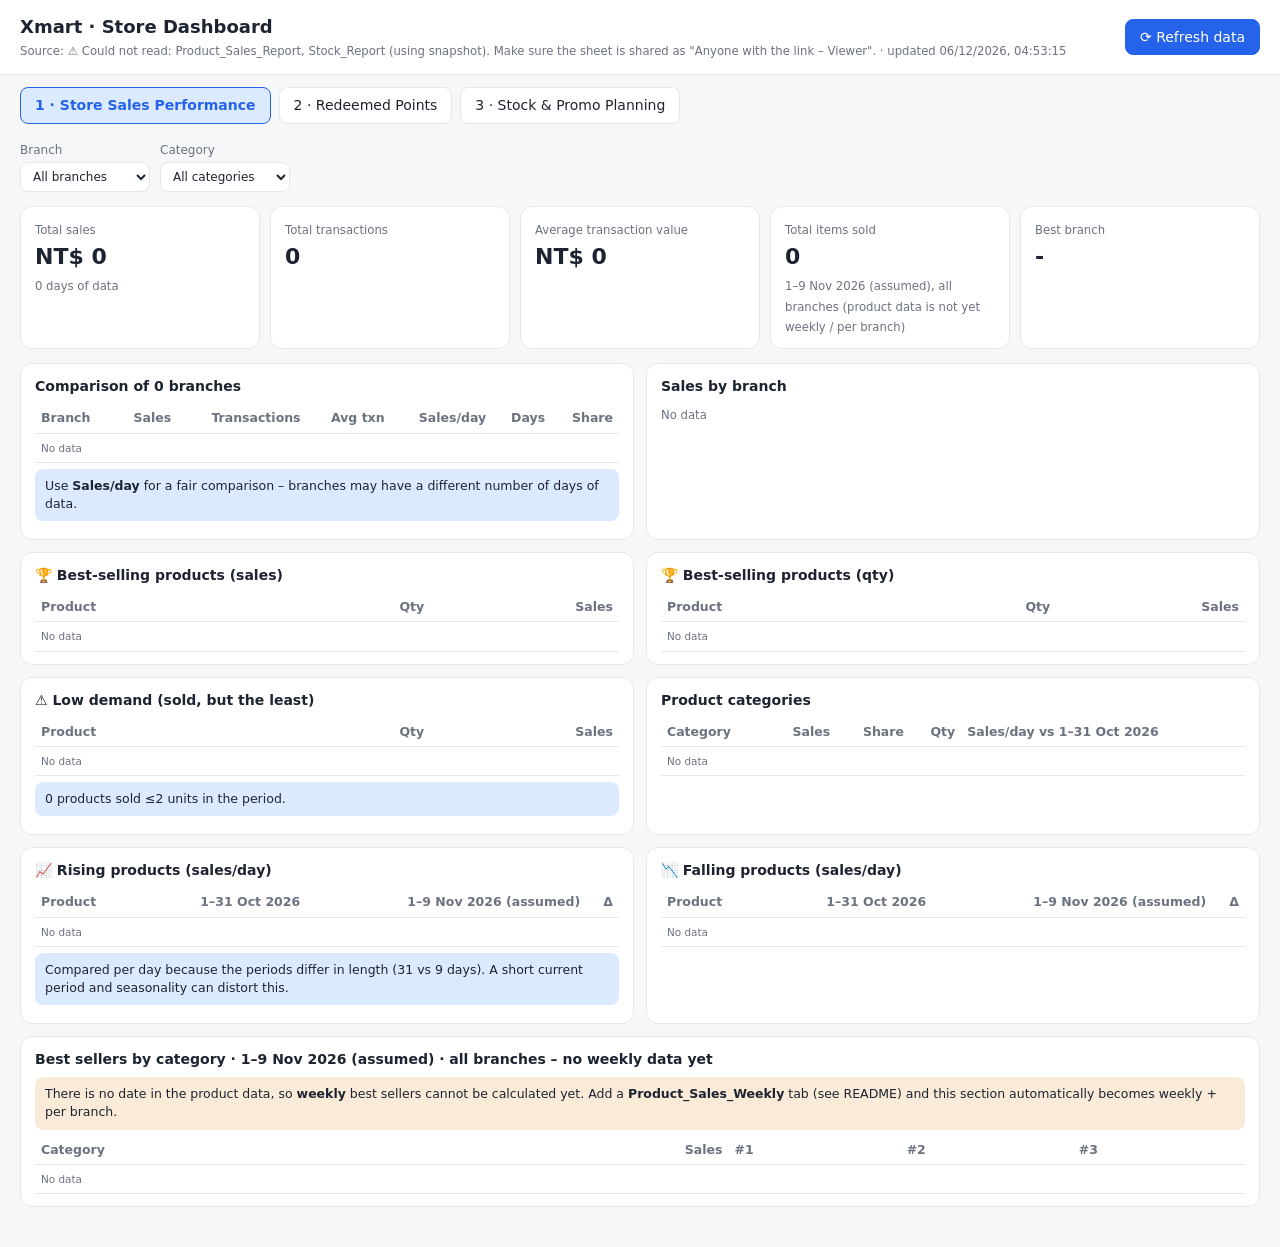
==== index.html @ dd692ba8 "Add files via upload" ====
<!doctype html>
<html lang="en"><head><meta charset="utf-8"><meta name="viewport" content="width=device-width,initial-scale=1">
<title>Xmart Dashboard</title>
<style>
:root{--bg:#f6f7f9;--card:#fff;--tx:#1d2330;--mut:#6b7280;--bd:#e5e7eb;--ac:#2563eb;--ac2:#dbeafe;--bad:#dc2626;--good:#16a34a;--warn:#d97706}
@media(prefers-color-scheme:dark){:root{--bg:#10141c;--card:#1a2030;--tx:#e8ecf4;--mut:#9aa4b5;--bd:#2a3347;--ac:#60a5fa;--ac2:#1e3a5f;--bad:#f87171;--good:#4ade80;--warn:#fbbf24}}
*{box-sizing:border-box}body{margin:0;background:var(--bg);color:var(--tx);font:14px/1.45 system-ui,"Noto Sans TC",sans-serif}
header{display:flex;flex-wrap:wrap;gap:12px;align-items:center;justify-content:space-between;padding:14px 20px;background:var(--card);border-bottom:1px solid var(--bd);position:sticky;top:0;z-index:5}
h1{font-size:18px;margin:0}small,.mut{color:var(--mut)}
button{font:inherit;cursor:pointer;border:1px solid var(--bd);background:var(--card);color:var(--tx);padding:7px 14px;border-radius:8px}
button.pri{background:var(--ac);border-color:var(--ac);color:#fff}button.on{background:var(--ac2);border-color:var(--ac);color:var(--ac);font-weight:600}
nav{display:flex;gap:8px;padding:12px 20px;flex-wrap:wrap}main{padding:0 20px 40px;max-width:1280px;margin:auto}
.filters{display:flex;flex-wrap:wrap;gap:10px;margin:6px 0 14px}.filters label{display:flex;flex-direction:column;font-size:12px;color:var(--mut);gap:3px}
select,input{font:inherit;padding:6px 8px;border:1px solid var(--bd);border-radius:8px;background:var(--card);color:var(--tx);min-width:130px}
.kpis{display:grid;grid-template-columns:repeat(auto-fit,minmax(170px,1fr));gap:10px;margin-bottom:14px}
.kpi,.card{background:var(--card);border:1px solid var(--bd);border-radius:12px;padding:12px 14px}.kpi b{display:block;font-size:22px;margin:2px 0}
.grid{display:grid;grid-template-columns:repeat(auto-fit,minmax(380px,1fr));gap:12px;margin-bottom:12px}.card h3{margin:0 0 8px;font-size:14px}
.note{background:var(--ac2);border-radius:8px;padding:8px 10px;font-size:12.5px;margin:6px 0}.warn{background:rgba(217,119,6,.15)}
table{width:100%;border-collapse:collapse;font-size:12.5px}th,td{padding:5px 6px;border-bottom:1px solid var(--bd);text-align:left;vertical-align:top}th{color:var(--mut);font-weight:600;position:sticky;top:0;background:var(--card)}
td.n,th.n{text-align:right;white-space:nowrap}.sc{max-height:380px;overflow:auto}
.br{display:grid;grid-template-columns:minmax(90px,200px) 1fr auto;gap:8px;align-items:center;margin:4px 0;font-size:12.5px}.bt{background:var(--bd);height:10px;border-radius:5px}.bt i{display:block;height:100%;background:var(--ac);border-radius:5px}
.cols{display:flex;gap:6px;align-items:flex-end;height:170px;overflow-x:auto;padding-top:18px}.cols>div{flex:1;min-width:34px;display:flex;flex-direction:column;justify-content:flex-end;align-items:center;height:100%;position:relative}.cols i{width:100%;background:var(--ac);border-radius:4px 4px 0 0;display:block}.cols b{font-size:10px;position:absolute;top:-2px}.cols small{font-size:10px;margin-top:3px}
.up{color:var(--good)}.dn{color:var(--bad)}.tag{padding:1px 7px;border-radius:9px;font-size:11px;background:var(--ac2)}.Low{color:var(--warn)}.Out{color:var(--bad)}.Healthy{color:var(--good)}
</style></head><body>
<header><div><h1>Xmart · Store Dashboard</h1><small id="status">Loading…</small></div>
<div><button class="pri" id="refresh">⟳ Refresh data</button></div></header>
<nav id="nav"><button data-tab="sales">1 · Store Sales Performance</button><button data-tab="redeem">2 · Redeemed Points</button><button data-tab="stock">3 · Stock &amp; Promo Planning</button></nav>
<main id="app"></main>
<script>
/* ===== KONFIGURASI ===== */
const CONFIG={
  SHEET_ID:'1TdhmH-5Se1YWNbjzHorNL1C4gyCwPi1j4nb3MZ6e0aE',                 // ← paste your Google Sheet ID (the part between /d/ and /edit in its URL). Empty = use data/snapshot.json
  TABS:{sales:['Sales_Data'],pts:['Points_Redemptions','Points_History'],prod:['Product_Sales_Report','Product_Master'],stock:['Stock_Report','Stock_Data'],sp:['Product_Sales_Stats'],cat:['Category_Map'],prev:['Product_Master_Prev'],wk:['Product_Sales_Weekly']},
  CUR_DAYS:9,  CUR_LABEL:'1–9 Nov 2026 (assumed)',     // period covered by Product_Master
  PREV_DAYS:31, PREV_LABEL:'1–31 Oct 2026',    // period covered by Product_Master_Prev (comparison for rising/falling products)
  STORE_ALIAS:{'新竹明湖館':'Minghu','XMART MINGHU STORE':'Minghu','XM-HC-002':'Minghu','新竹德威館':'Dewei','XMART DEWEI STORE':'Dewei','XM-HC-003':'Dewei','高雄湖內長春館':'Hunei','XMART HUNEI STORE':'Hunei','XM-KH-002':'Hunei','高雄楠梓大學館':'Daxue','XMART DAXUE STORE':'Daxue','XM-KH-001':'Daxue','台南科工一館':'Tainan','X MART TAINAN BRANCH':'Tainan','XM-TN-001':'Tainan'},
  HEALTHY_X:2,        // healthy stock = available ≥ safety stock × this number
  SLOW_COVER_DAYS:45  // stock > N days of sales = promo candidate
};
/* ======================== */
const $=s=>document.querySelector(s),esc=s=>String(s??'').replace(/[&<>"]/g,c=>({'&':'&amp;','<':'&lt;','>':'&gt;','"':'&quot;'}[c]));
const sn=n=>CONFIG.STORE_ALIAS[String(n??'').trim()]||String(n??'').trim();
const N=v=>{const x=parseFloat(String(v??'').replace(/,/g,''));return isNaN(x)?0:x},f0=n=>Math.round(n).toLocaleString('en-US'),money=n=>'NT$ '+f0(n),pc=n=>(n*100).toFixed(1)+'%';
const sum=(a,f)=>a.reduce((s,x)=>s+f(x),0),uniq=a=>[...new Set(a)];
const iso=d=>d.getFullYear()+'-'+String(d.getMonth()+1).padStart(2,'0')+'-'+String(d.getDate()).padStart(2,'0');
const nd=s=>{s=String(s).trim();if(/^\d{4}-\d\d-\d\d/.test(s))return s.slice(0,10);const d=new Date(s);return isNaN(d)?'':iso(d)};
const wkOf=s=>{const x=new Date(s+'T00:00:00');x.setDate(x.getDate()-(x.getDay()+6)%7);return iso(x)};
function parseCSV(t){const r=[];let row=[],v='',q=false;for(let i=0;i<t.length;i++){const c=t[i];if(q){if(c=='"'){if(t[i+1]=='"'){v+='"';i++}else q=false}else v+=c}else if(c=='"')q=true;else if(c==','){row.push(v);v=''}else if(c=='\n'){row.push(v);r.push(row);row=[];v=''}else if(c!='\r')v+=c}if(v!==''||row.length){row.push(v);r.push(row)}return r}
const objs=t=>(t[0]?t.slice(1).map(r=>Object.fromEntries(t[0].map((h,i)=>[h,r[i]]))):[]);
/* ---------- load ---------- */
const OK={sp:t=>t[0]?.includes('Amount sold'),sales:t=>t[0]?.includes('營業總額'),pts:t=>t[0]?.includes('Transaction Type'),prod:t=>t[0]?.[0]=='商品編號'&&t[0].length>=11,stock:t=>t[0]?.includes('可用庫存'),cat:t=>t[0]?.includes('大分類'),prev:t=>t[0]?.[0]=='商品編號'&&t[0].length>=11,wk:t=>t[0]?.includes('銷售淨額')};
const CORE=['prod','stock'];let D={},S={tab:'sales'};
async function live(name){const r=await fetch(`https://docs.google.com/spreadsheets/d/${CONFIG.SHEET_ID}/gviz/tq?tqx=out:csv&sheet=${encodeURIComponent(name)}&_=${Date.now()}`);if(!r.ok)throw Error(r.status);return parseCSV(await r.text())}
async function load(){
  $('#status').textContent='Loading data…';
  let snap={};try{snap=await (await fetch('data/snapshot.json?'+Date.now())).json()}catch(e){}
  const T={};for(const k in CONFIG.TABS){const n=CONFIG.TABS[k].find(n=>snap[n]);T[k]=n?snap[n]:[]}let src='Snapshot (data/snapshot.json)',fail=[];
  if(CONFIG.SHEET_ID){await Promise.all(Object.keys(CONFIG.TABS).map(async k=>{let got=false;for(const n of CONFIG.TABS[k]){try{const t=await live(n);if(OK[k](t)){T[k]=t;got=true;break}}catch(e){}}if(!got&&CORE.includes(k))fail.push(CONFIG.TABS[k][0])}));
    src=fail.length?'⚠ Could not read: '+fail.join(', ')+' (using snapshot). Make sure the sheet is shared as "Anyone with the link – Viewer".':'Google Sheets (live)'}
  build(T);$('#status').textContent='Source: '+src+' · updated '+new Date().toLocaleString('en-GB');render()}
function prodMap(t){const m=new Map();(t||[]).slice(1).forEach(r=>{const id=String(r[0]).trim();if(/^X/.test(id))m.set(id,{id,name:r[1],q:N(r[9]),a:N(r[10])})});return m}
function build(T){
  let last='';D.sales=(T.sales||[]).slice(1).filter(r=>N(r[6])||N(r[5])).map(r=>{if(r[0])last=nd(r[0]);return{d:last,w:wkOf(last),store:sn(r[4]),tx:N(r[5]),amt:N(r[6])}});
  D.sp=(T.sp||[]).slice(1).filter(r=>r[2]).map(r=>({store:sn(r[1]||r[0]),id:String(r[2]).trim(),name:r[3],mem:N(r[4]),q:N(r[7]),a:N(r[8]),tx:N(r[9])}));D.spIdx=new Map();D.sp.forEach(x=>D.spIdx.set(x.id+'|'+x.store,x));
  const bs={};(D.sp.length?D.sp.map(x=>({store:x.store,amt:x.a})):D.sales).forEach(s=>bs[s.store]=(bs[s.store]||0)+s.amt);D.stores=Object.keys(bs).sort((a,b)=>bs[b]-bs[a]);
  D.prod=prodMap(T.prod);D.prev=prodMap(T.prev);
  const ch=T.cat[0]||[],ib=ch.indexOf('大分類'),im=ch.indexOf('中分類');D.cat=new Map(T.cat.slice(1).map(r=>[String(r[0]).trim(),{big:r[ib]||'(Uncategorized)',mid:r[im]}]));
  const h=T.stock[0]||[],ix=n=>h.indexOf(n),ic=ix('大分類名稱');
  D.stock=T.stock.slice(1).filter(r=>r[ix('門市')]).map(r=>{const id=String(r[ix('商品編號')]).trim(),avail=N(r[ix('可用庫存')]),safety=N(r[ix('安全庫存')]);const big=(ic>=0&&r[ic])||D.cat.get(id)?.big||'(Uncategorized)';if(ic>=0&&r[ic])D.cat.set(id,{big});return{store:sn(r[ix('門市')]),id,name:r[ix('商品名稱')],avail,a:Math.max(avail,0),safety,price:N(r[ix('售價')]),big}});
  D.wk=objs(T.wk).map(o=>{const g=(...k)=>{for(const x of k)if(o[x]!==undefined&&o[x]!=='')return o[x];return''};const d=nd(g('Week_Start','Week','Date','日期'));return{w:d?wkOf(d):'',store:g('Store','門市','門市名稱'),id:String(g('商品編號','Product_ID')).trim(),name:g('商品名稱','Product_Name'),q:N(g('銷售淨數量','Qty')),a:N(g('銷售淨額','Amount'))}}).filter(x=>x.w);
  const raw=objs(T.pts).map(o=>{const m=String(o['Message']||'');let type,status;
    if(/reversed/i.test(m)){type='Reversal';status='reversed'}else if(/^User claiming voucher/.test(m)){type='Voucher';status='completed'}else if(/order points held/.test(m)){type='LELE Marketplace';status='held'}else if(/LELE marketplace/i.test(m)){type='LELE Marketplace';status='completed'}else{type='Lainnya';status='completed'}
    let meta={};try{meta=JSON.parse(o['Metadata']||'{}')}catch(e){}
    const prod=type=='Voucher'?(meta.voucher_name||m.replace(/^User claiming voucher - /,'')):(meta.product_names||[]).join(', ')||'—',d=String(o['Transaction Date']||'');
    return{pts:Math.abs(N(o['Points'])),d:d.slice(0,10),month:d.slice(0,7),src:o['Source']||'(no source)',store:sn(o['Store Name']),type,status,prod,order:meta.order_id}});
  const done=new Set(raw.filter(r=>r.status=='completed'&&r.order).map(r=>r.order));D.pts=raw.filter(r=>!(r.status=='held'&&done.has(r.order)));D.ptsDupHold=raw.length-D.pts.length}
/* ---------- ui helpers ---------- */
const kpi=(l,v,s='')=>`<div class="kpi"><small>${l}</small><b>${v}</b><small>${s}</small></div>`;
const card=(t,b,x='')=>`<div class="card" ${x}><h3>${t}</h3>${b}</div>`;
const bars=(rows,fmt=f0)=>{const mx=Math.max(...rows.map(r=>r[1]),1);return rows.length?rows.map(r=>`<div class="br"><span title="${esc(r[0])}">${esc(String(r[0]).slice(0,34))}</span><div class="bt"><i style="width:${Math.max(r[1]/mx*100,1)}%"></i></div><span>${fmt(r[1])}</span></div>`).join(''):'<small>No data</small>'};
const cols=(rows,fmt=f0)=>{const mx=Math.max(...rows.map(r=>r[1]),1);return`<div class="cols">${rows.map(r=>`<div><b>${fmt(r[1])}</b><i style="height:${Math.max(r[1]/mx*85,1)}%"></i><small>${esc(r[0])}</small></div>`).join('')}</div>`};
const tbl=(h,rows,nc=[])=>`<div class="sc"><table><tr>${h.map((x,i)=>`<th class="${nc.includes(i)?'n':''}">${x}</th>`).join('')}</tr>${rows.map(r=>`<tr>${r.map((x,i)=>`<td class="${nc.includes(i)?'n':''}">${x}</td>`).join('')}</tr>`).join('')||`<tr><td colspan="${h.length}"><small>No data</small></td></tr>`}</table></div>`;
const sel=(k,l,opts,v)=>`<label>${l}<select data-k="${k}">${opts.map(o=>`<option value="${esc(o[0])}"${o[0]==v?' selected':''}>${esc(o[1])}</option>`).join('')}</select></label>`;
const chg=x=>x==null?'<span class="tag">new</span>':`<span class="${x>=0?'up':'dn'}">${x>=0?'▲':'▼'} ${Math.abs(x*100).toFixed(0)}%</span>`;
const group=(a,kf,init,add)=>{const m=new Map();a.forEach(x=>{const k=kf(x);if(!m.has(k))m.set(k,init());add(m.get(k),x)});return m};
const bigOf=id=>D.cat.get(id)?.big||'(Uncategorized)';
/* ---------- 1. SALES ---------- */
function rSales(){
  const useSP=D.sp.length>0,wks=useSP?[]:uniq(D.sales.map(s=>s.w)).sort(),inCat=id=>!S.cat||bigOf(id)==S.cat,n=D.stores.length,div=S.store?n:1;
  const cats=uniq([...D.prod.keys(),...D.sp.map(x=>x.id)].map(bigOf)).sort(),sw=D.sales.filter(s=>!S.week||s.w==S.week),spS=D.sp.filter(x=>!S.store||x.store==S.store);
  let st,tot,tx=0,items,itSub='';
  if(useSP){st=[...group(D.sp,x=>x.store,()=>({amt:0,q:0,sku:new Set()}),(g,x)=>{g.amt+=x.a;g.q+=x.q;if(x.q>0)g.sku.add(x.id)})].sort((a,b)=>b[1].amt-a[1].amt);tot=sum(spS,x=>x.a);items=sum(spS,x=>x.q);itSub=CONFIG.CUR_LABEL}
  else{const ss=sw.filter(s=>!S.store||s.store==S.store);tot=sum(ss,s=>s.amt);tx=sum(ss,s=>s.tx);st=[...group(sw,s=>s.store,()=>({amt:0,tx:0,days:new Set()}),(g,s)=>{g.amt+=s.amt;g.tx+=s.tx;g.days.add(s.d)})].sort((a,b)=>b[1].amt-a[1].amt);
    if(D.wk.length){items=sum(D.wk.filter(x=>(!S.week||x.w==S.week)&&(!S.store||x.store==S.store)),x=>x.q);itSub='from Product_Sales_Weekly'}else{items=sum([...D.prod.values()],p=>p.q);itSub=`${CONFIG.CUR_LABEL}, all branches (product data is not yet weekly / per branch)`}}
  const all=sum(st,x=>x[1].amt),base=useSP?[...group(spS,x=>x.id,()=>({q:0,a:0,name:''}),(g,x)=>{g.q+=x.q;g.a+=x.a;g.name=x.name})].map(([id,g])=>({id,...g})):[...D.prod.values()];
  const P=base.filter(p=>inCat(p.id)),bm=new Map(base.map(p=>[p.id,p])),pr=p=>`${esc(p.name)}<br><small>${p.id}</small>`;
  const ids=uniq([...bm.keys(),...D.prev.keys()]).filter(inCat).map(id=>{const c=bm.get(id),p=D.prev.get(id),cr=(c?.a||0)/CONFIG.CUR_DAYS,pr=(p?.a||0)/CONFIG.PREV_DAYS/div;return{name:(c||p).name,cr,pr,d:cr-pr,pc:pr>0?cr/pr-1:null}});
  const row=x=>[esc(x.name),f0(x.pr),f0(x.cr),chg(x.pc)];
  const cg=[...group(base,p=>bigOf(p.id),()=>({a:0,q:0,pa:0}),(g,p)=>{g.a+=p.a;g.q+=p.q})];D.prev.forEach(p=>{const g=cg.find(x=>x[0]==bigOf(p.id));if(g)g[1].pa+=p.a/div});cg.sort((a,b)=>b[1].a-a[1].a);const ca=sum(cg,x=>x[1].a);
  let bsSrc,bsLabel;if(D.wk.length){const wl=uniq(D.wk.map(x=>x.w)).sort(),w=S.week||wl[wl.length-1];bsSrc=[...group(D.wk.filter(x=>x.w==w&&(!S.store||x.store==S.store)),x=>x.id,()=>({q:0,a:0,name:''}),(g,x)=>{g.q+=x.q;g.a+=x.a;g.name=x.name;})].map(([id,g])=>({id,...g}));bsLabel=`Week ${w}${S.store?' · '+S.store:' · all branches'}`}else{bsSrc=base;bsLabel=`${CONFIG.CUR_LABEL}${S.store?' · '+S.store:' · all branches'} – no weekly data yet`}
  const bc=[...group(bsSrc,p=>bigOf(p.id),()=>[],(g,p)=>g.push(p))].map(([c,l])=>[c,l.sort((a,b)=>b.a-a.a).slice(0,3),sum(l,x=>x.a)]).sort((a,b)=>b[2]-a[2]).filter(x=>!S.cat||x[0]==S.cat);
  const wkTop=D.wk.length?bsSrc.filter(p=>inCat(p.id)).sort((a,b)=>b.q-a.q).slice(0,10):[];
  const byBranch=useSP?D.stores.map(b=>[b,[...group(D.sp.filter(x=>x.store==b&&inCat(x.id)),x=>x.id,()=>({a:0,q:0,name:''}),(g,x)=>{g.a+=x.a;g.q+=x.q;g.name=x.name})].sort((a,c)=>c[1].q-a[1].q).slice(0,5)]):[];
  const mem=useSP?sum(spS,x=>x.mem)/(sum(spS,x=>x.q)||1):0;
  return `<div class="filters">${wks.length?sel('week','Week (Monday)',[['','All weeks'],...wks.map(w=>[w,w])],S.week):''}${sel('store','Branch',[['','All branches'],...D.stores.map(s=>[s,s])],S.store)}${sel('cat','Category',[['','All categories'],...cats.map(c=>[c,c])],S.cat)}</div>
  <div class="kpis">${kpi('Total sales',money(tot),useSP?CONFIG.CUR_LABEL:`${uniq(sw.map(s=>s.d)).length} days of data`)}${useSP?kpi('Total items sold',f0(items),'SKUs sold: '+f0(uniq(spS.filter(x=>x.q>0).map(x=>x.id)).length))+kpi('Average price per item',money(items?tot/items:0))+kpi('Member purchases',pc(mem),'of items sold (cash member)'):kpi('Total transactions',f0(tx))+kpi('Average transaction value',money(tx?tot/tx:0))+kpi('Total items sold',f0(items),itSub)}${kpi('Best branch',esc(st[0]?.[0]||'-'),st[0]?money(st[0][1].amt):'')}</div>
  ${useSP?`<div class="note">Branch × product data has no dates and no daily transaction counts, so <b>transactions, average transaction value and weekly sales trend</b> need a daily <b>Sales_Data</b> tab (date × branch). Period assumed: <b>${CONFIG.CUR_LABEL}</b> – set <code>CUR_DAYS</code> in CONFIG to the real number of days.</div>`:''}
  <div class="grid">${card('Comparison of '+n+' branches',useSP?tbl(['Branch','Sales','Items sold','SKUs sold','Avg price/item','Sales/day','Share'],st.map(([b,g])=>[esc(b),f0(g.amt),f0(g.q),f0(g.sku.size),f0(g.q?g.amt/g.q:0),f0(g.amt/CONFIG.CUR_DAYS),pc(g.amt/(all||1))]),[1,2,3,4,5,6]):tbl(['Branch','Sales','Transactions','Avg txn','Sales/day','Days','Share'],st.map(([b,g])=>[esc(b),f0(g.amt),f0(g.tx),f0(g.tx?g.amt/g.tx:0),f0(g.amt/g.days.size),g.days.size,pc(g.amt/(all||1))]),[1,2,3,4,5,6])+`<div class="note">Use <b>Sales/day</b> for a fair comparison – branches may have a different number of days of data.</div>`)}
  ${card('Sales by branch',bars(st.map(([b,g])=>[b,g.amt]),money))}</div>
  ${wks.length?`<div class="grid">${card('Weekly trend by branch',tbl(['Week','Days',...D.stores.map(esc),'Total'],wks.map(w=>{const r=D.sales.filter(s=>s.w==w);return[w,uniq(r.map(s=>s.d)).length,...D.stores.map(b=>f0(sum(r.filter(s=>s.store==b),s=>s.amt))),f0(sum(r,s=>s.amt))]}),D.stores.map((_,i)=>i+1).concat([D.stores.length+1,D.stores.length+2])))}${card('Total sales per week',cols(wks.map(w=>[w.slice(5),sum(D.sales.filter(s=>s.w==w),s=>s.amt)])))}</div>`:''}
  <div class="grid">${card('🏆 Best-selling products (sales)'+(S.store?' · '+esc(S.store):''),tbl(['Product','Qty','Sales'],[...P].sort((a,b)=>b.a-a.a).slice(0,15).map(p=>[pr(p),f0(p.q),f0(p.a)]),[1,2]))}${card('🏆 Best-selling products (qty)'+(S.store?' · '+esc(S.store):''),tbl(['Product','Qty','Sales'],[...P].sort((a,b)=>b.q-a.q).slice(0,15).map(p=>[pr(p),f0(p.q),f0(p.a)]),[1,2]))}</div>
  ${useSP?card('Top 5 products per branch (by qty)',tbl(['Branch','Top 5'],byBranch.map(([b,l])=>[esc(b),l.map(([id,g],i)=>`${i+1}. ${esc(g.name)} <small>(${f0(g.q)})</small>`).join('<br>')])) ):''}
  <div class="grid">${card('⚠ Low demand (sold, but the least)',tbl(['Product','Qty','Sales'],P.filter(p=>p.q>0&&p.a>0).sort((a,b)=>a.q-b.q||a.a-b.a).slice(0,15).map(p=>[pr(p),f0(p.q),f0(p.a)]),[1,2])+`<div class="note">${f0(P.filter(p=>p.q>0&&p.q<=2).length)} products sold ≤2 units in the period.</div>`)}${card('Product categories',tbl(['Category','Sales','Share','Qty','Sales/day vs '+CONFIG.PREV_LABEL],cg.map(([c,g])=>[esc(c),f0(g.a),pc(g.a/(ca||1)),f0(g.q),chg(g.pa>0?(g.a/CONFIG.CUR_DAYS)/(g.pa/CONFIG.PREV_DAYS)-1:null)]),[1,2,3]))}</div>
  <div class="grid">${card('📈 Rising products (sales/day)',tbl(['Product',CONFIG.PREV_LABEL,CONFIG.CUR_LABEL,'Δ'],ids.filter(x=>x.d>0).sort((a,b)=>b.d-a.d).slice(0,12).map(row),[1,2,3])+`<div class="note">Compared per day because the periods differ in length (${CONFIG.PREV_DAYS} vs ${CONFIG.CUR_DAYS} days).${S.store?' Previous period is chain-wide ÷ '+n+' branches (estimate).':''} A short current period and seasonality can distort this.</div>`)}${card('📉 Falling products (sales/day)',tbl(['Product',CONFIG.PREV_LABEL,CONFIG.CUR_LABEL,'Δ'],ids.filter(x=>x.d<0).sort((a,b)=>a.d-b.d).slice(0,12).map(row),[1,2,3]))}</div>
  ${card('Best sellers by category · '+esc(bsLabel),(D.wk.length?'':`<div class="note warn">There is no date in the product data, so <b>weekly</b> best sellers cannot be calculated yet. Add a <b>Product_Sales_Weekly</b> tab (see README) and this section automatically becomes weekly + per branch.</div>`)+(wkTop.length?`<h3>Top 10 this week (qty)</h3>`+tbl(['Product','Qty','Sales'],wkTop.map(p=>[pr(p),f0(p.q),f0(p.a)]),[1,2]):'')+tbl(['Category','Sales','#1','#2','#3'],bc.map(([c,l,t])=>[esc(c),f0(t),...[0,1,2].map(i=>l[i]?`${esc(l[i].name)} <small>(${f0(l[i].q)})</small>`:'')]),[1]))}`}
/* ---------- 2. REDEEM ---------- */
function rRedeem(){
  const R=D.pts,months=uniq(R.map(r=>r.month)).sort(),stores=uniq(R.map(r=>r.store).filter(Boolean)).sort(),srcs=uniq(R.map(r=>r.src)).sort(),types=uniq(R.map(r=>r.type)).sort();
  const F=R.filter(r=>(!S.pm||r.month==S.pm)&&(!S.ps||(S.ps=='_none'?!r.store:r.store==S.ps))&&(!S.pr||r.src==S.pr)&&(!S.pt||r.type==S.pt));
  const C=F.filter(r=>r.status=='completed'),H=F.filter(r=>r.status=='held'),V=F.filter(r=>r.status=='reversed'),VO=C.filter(r=>r.type=='Voucher'),LE=C.filter(r=>r.type=='LELE Marketplace');
  const grp=(a,kf)=>[...group(a,kf,()=>({n:0,p:0}),(g,x)=>{g.n++;g.p+=x.pts})].sort((a,b)=>b[1].p-a[1].p);
  const days=uniq(F.map(r=>r.d)).sort(),withSt=C.filter(r=>r.store),noSt=C.length-withSt.length,dr=R.length?`${R.map(r=>r.d).sort()[0]} to ${R.map(r=>r.d).sort().slice(-1)[0]}`:'-';
  return `<div class="filters">${sel('pm','Month / period',[['','All'],...months.map(m=>[m,m])],S.pm)}${sel('ps','Store',[['','All'],['_none','(no store info)'],...stores.map(m=>[m,m])],S.ps)}${sel('pr','Source',[['','All'],...srcs.map(m=>[m,m])],S.pr)}${sel('pt','Redemption type',[['','All'],...types.map(m=>[m,m])],S.pt)}</div>
  <div class="note">Points data covers <b>${dr}</b> (${R.length} transactions). “Redeemed” = status <b>completed</b> (vouchers + LELE deducted). <i>Held</i> and <i>reversed</i> are shown separately to avoid double counting${D.ptsDupHold?` · ${D.ptsDupHold} held rows that already became completed are hidden`:''}.</div>
  <div class="kpis">${kpi('Total points redeemed',f0(sum(C,r=>r.pts)),'status completed')}${kpi('Redemption transactions',f0(C.length))}${kpi('Voucher redeemed',f0(VO.length),f0(sum(VO,r=>r.pts))+' points')}${kpi('LELE marketplace (points deducted)',f0(sum(LE,r=>r.pts)),LE.length+' orders')}${kpi('Held',f0(sum(H,r=>r.pts)),H.length+' transactions')}${kpi('Reversed',f0(sum(V,r=>r.pts)),V.length+(V.length==1?' transaction':' transactions'))}</div>
  <div class="grid">${card('Daily trend (completed points)',cols(days.map(d=>[d.slice(5),sum(C.filter(r=>r.d==d),r=>r.pts)])))}${card('Monthly trend',cols(months.map(m=>[m,sum(C.filter(r=>r.month==m),r=>r.pts)])))}</div>
  <div class="grid">${card('Most redeemed products (count)',tbl(['Product','Redemptions','Points'],grp(C,r=>r.prod).sort((a,b)=>b[1].n-a[1].n).slice(0,15).map(([k,g])=>[esc(k),g.n,f0(g.p)]),[1,2]))}
  ${card('Top stores by redemption',bars(grp(withSt,r=>r.store).map(([k,g])=>[k,g.p]))+`<div class="note warn">${noSt} of ${C.length} transactions have no store info → <b>not included</b> in the branch ranking.</div>`)}</div>
  <div class="grid">${card('By source',bars(grp(C,r=>r.src).map(([k,g])=>[k+` (${g.n})`,g.p])))}${card('Redemption status',bars([['completed',sum(C,r=>r.pts)],['held',sum(H,r=>r.pts)],['reversed',sum(V,r=>r.pts)]]))}</div>
  <div class="grid">${card('Voucher redeemed',tbl(['Voucher','Count','Points'],grp(VO,r=>r.prod).map(([k,g])=>[esc(k),g.n,f0(g.p)]),[1,2]))}${card('LELE Marketplace / point deduction',tbl(['Item','Orders','Points'],grp(LE,r=>r.prod).map(([k,g])=>[esc(k),g.n,f0(g.p)]),[1,2]))}</div>`}
/* ---------- 3. STOCK & PROMO ---------- */
function rStock(){
  const B=D.stores,Hx=S.hx||CONFIG.HEALTHY_X,cats=uniq(D.stock.map(r=>r.big)).sort(),inCat=r=>!S.cat||r.big==S.cat;
  const cls=r=>r.a<=0?(r.safety>0?'Out':'Empty'):r.safety>0&&r.a<r.safety?'Low':r.safety>0&&r.a>=r.safety*Hx?'Healthy':'OK';
  const rowsAll=D.stock.filter(inCat),rows=rowsAll.filter(r=>B.includes(r.store));rows.forEach(r=>r.st=cls(r));
  const sale=id=>D.prod.get(id),spx=(id,s)=>D.spIdx.get(id+'|'+s),sq=(id,s)=>D.sp.length?(spx(id,s)?.q||0):(sale(id)?.q||0),sa=(id,s)=>D.sp.length?(spx(id,s)?.a||0):(sale(id)?.a||0),act=r=>r.a>0||sq(r.id,r.store)>0,nWk=uniq(D.wk.map(x=>x.w)).length;
  const vel=(id,store)=>{if(D.sp.length)return sq(id,store)/CONFIG.CUR_DAYS;if(D.wk.length)return sum(D.wk.filter(x=>x.id==id&&x.store==store),x=>x.q)/(nWk*7);return(sale(id)?.q||0)/CONFIG.CUR_DAYS/B.length};
  const prods=[...group(rows,r=>r.id,()=>({st:{}}),(g,r)=>{g.id=r.id;g.name=r.name;g.price=r.price;g.big=r.big;g.st[r.store]=r})].map(x=>x[1]);
  const stocked=prods.filter(p=>B.some(b=>p.st[b]?.a>0)),nb=p=>B.filter(b=>p.st[b]?.a>0).length,allB=stocked.filter(p=>nb(p)==B.length),part=stocked.filter(p=>nb(p)<B.length);
  const sf=r=>!S.store||r.store==S.store,val=r=>r.a*Math.max(r.price,0);
  const locs=uniq(rowsAll.map(r=>r.store)),nameLoc=l=>B.includes(l)?esc(l):`<i>${esc(l)}</i>`;
  const cmp=locs.sort((a,b)=>B.includes(b)-B.includes(a)).map(l=>{const r=rowsAll.filter(x=>x.store==l);r.forEach(x=>x.st=cls(x));const sf2=r.filter(x=>x.safety>0&&act(x));return[nameLoc(l),f0(r.filter(x=>x.a>0).length),f0(sum(r,x=>x.a)),f0(sum(r,val)),r.filter(x=>x.st=='Low'&&act(x)).length,r.filter(x=>x.st=='Out'&&act(x)).length,sf2.length?pc(sf2.filter(x=>x.st=='Healthy').length/sf2.length):'-']});
  const cg=[...group(rows,r=>r.big,()=>({u:0,v:0,low:0,b:{}}),(g,r)=>{g.u+=r.a;g.v+=val(r);if((r.st=='Low'||r.st=='Out')&&act(r))g.low++;g.b[r.store]=(g.b[r.store]||0)+r.a})].sort((a,b)=>b[1].u-a[1].u);
  const low=rows.filter(r=>(r.st=='Low'||r.st=='Out')&&sf(r)&&sq(r.id,r.store)>0).sort((a,b)=>sa(b.id,b.store)-sa(a.id,a.store));
  const over=rows.filter(r=>sf(r)&&r.a>0&&r.price>0&&(r.safety==0||r.a>=r.safety*Hx)).map(r=>{const v=vel(r.id,r.store);return{r,v,cover:v>0?r.a/v:Infinity}}).filter(x=>x.cover>CONFIG.SLOW_COVER_DAYS).sort((a,b)=>val(b.r)-val(a.r));
  const push=rows.filter(r=>sf(r)&&r.st=='Healthy'&&sa(r.id,r.store)>0).sort((a,b)=>sa(b.id,b.store)-sa(a.id,a.store)).slice(0,15);
  const cov=c=>c==Infinity?'∞ (not selling)':f0(c)+' d',stCls=r=>`<span class="${r.st}">${r.st}</span>`,pn=(n,id)=>`${esc(n)}<br><small>${id}</small>`;
  return `<div class="filters">${sel('store','Branch (action lists)',[['','All branches'],...B.map(s=>[s,s])],S.store)}${sel('cat','Category',[['','All'],...cats.map(c=>[c,c])],S.cat)}<label>Healthy stock = safety ×<input type="number" step="0.5" min="1" data-k="hx" value="${Hx}"></label></div>
  <div class="note">Definitions: <b>Low</b> = available &lt; safety stock · <b>Out</b> = ≤0 (safety &gt;0) · <b>Healthy</b> = ≥ safety × ${Hx} · negative stock is treated as 0. Low/Out only count “active” SKUs (with stock or sales) so catalog items a branch never sells don’t inflate the numbers. Branches = the ${B.length} stores in Sales_Data; vending machines / other locations appear in italics in the comparison table only.</div>
  <div class="kpis">${kpi('SKUs in stock (5 branches)',f0(stocked.length))}${kpi('Total units available',f0(sum(rows,r=>r.a)))}${kpi('Stock value (selling price)',money(sum(rows,val)))}${kpi('SKU-branch Low',f0(rows.filter(r=>r.st=='Low'&&act(r)).length),'Out: '+f0(rows.filter(r=>r.st=='Out'&&act(r)).length))}${kpi('Available in all branches',f0(allB.length),'Only some branches: '+f0(part.length))}${kpi('Negative stock records',f0(rows.filter(r=>r.avail<0).length),'needs checking / stock count')}</div>
  <div class="grid">${card('Stock comparison across branches',tbl(['Location','SKUs in stock','Units','Value','Low','Out','% healthy'],cmp,[1,2,3,4,5,6]))}${card('Stock by category (units per branch)',tbl(['Category',...B.map(b=>esc(b)),'Total','Low/Out'],cg.map(([c,g])=>[esc(c),...B.map(b=>f0(g.b[b]||0)),f0(g.u),g.low]),B.map((_,i)=>i+1).concat([B.length+1,B.length+2])))}</div>
  ${card('Products available only in some branches (by highest sales)',tbl(['Product',...B.map(b=>esc(b)),'# branches'],part.sort((a,b)=>(sale(b.id)?.a||0)-(sale(a.id)?.a||0)).slice(0,25).map(p=>[pn(p.name,p.id),...B.map(b=>p.st[b]?.a>0?f0(p.st[b].a):'<span class="dn">✗</span>'),nb(p)+'/'+B.length]),B.map((_,i)=>i+1)))}
  <div class="grid">${card(`🔻 Needs restock (${low.length} SKU-branch, by sales)`,tbl(['Product','Branch','Stock','Safety','Days of cover','Suggested order'],low.slice(0,30).map(r=>{const v=vel(r.id,r.store);return[pn(r.name,r.id),esc(r.store),`<span class="${r.st}">${f0(r.a)}</span>`,f0(r.safety),v>0?f0(r.a/v)+' d':'-',f0(Math.max(Math.ceil(r.safety*Hx-r.a),0))]}),[2,3,4,5])+`<div class="note">Only products with sales are listed. Suggested order = quantity to reach the healthy level.</div>`)}
  ${card(`🏷 Promo candidates: overstock / slow-moving (${over.length})`,tbl(['Product','Branch','Stock','Value','Cover','Suggestion'],over.slice(0,30).map(x=>[pn(x.r.name,x.r.id),esc(x.r.store),f0(x.r.a),f0(val(x.r)),cov(x.cover),x.v==0?'Clearance / bundling':'Light discount']),[2,3,4])+`<div class="note">Cover = stock ÷ daily sales ${(D.wk.length||D.sp.length)?'(per branch)':'(estimate: total sales ÷ '+B.length+' branches, because product data is not yet per branch)'}. Threshold: &gt;${CONFIG.SLOW_COVER_DAYS} days.</div>`)}</div>
  ${card('⭐ Best sellers with healthy stock – good for promo / feature',tbl(['Product','Branch','Stock','Qty sold','Sales'],push.map(r=>[pn(r.name,r.id),esc(r.store),f0(r.a),f0(sq(r.id,r.store)),f0(sa(r.id,r.store))]),[2,3,4]))}`}
/* ---------- shell ---------- */
function render(){document.querySelectorAll('#nav button').forEach(b=>b.classList.toggle('on',b.dataset.tab==S.tab));const y=scrollY;
  try{$('#app').innerHTML=S.tab=='sales'?rSales():S.tab=='redeem'?rRedeem():rStock()}catch(e){$('#app').innerHTML='<div class="note warn">Error render: '+esc(e.message)+'</div>';console.error(e)}scrollTo(0,y)}
document.addEventListener('change',e=>{const k=e.target.dataset?.k;if(k){S[k]=e.target.type=='number'?+e.target.value:e.target.value;render()}});
document.addEventListener('click',e=>{const t=e.target.dataset?.tab;if(t){S.tab=t;render()}});
$('#refresh').onclick=async()=>{$('#refresh').disabled=true;await load();$('#refresh').disabled=false};
load();
</script></body></html>
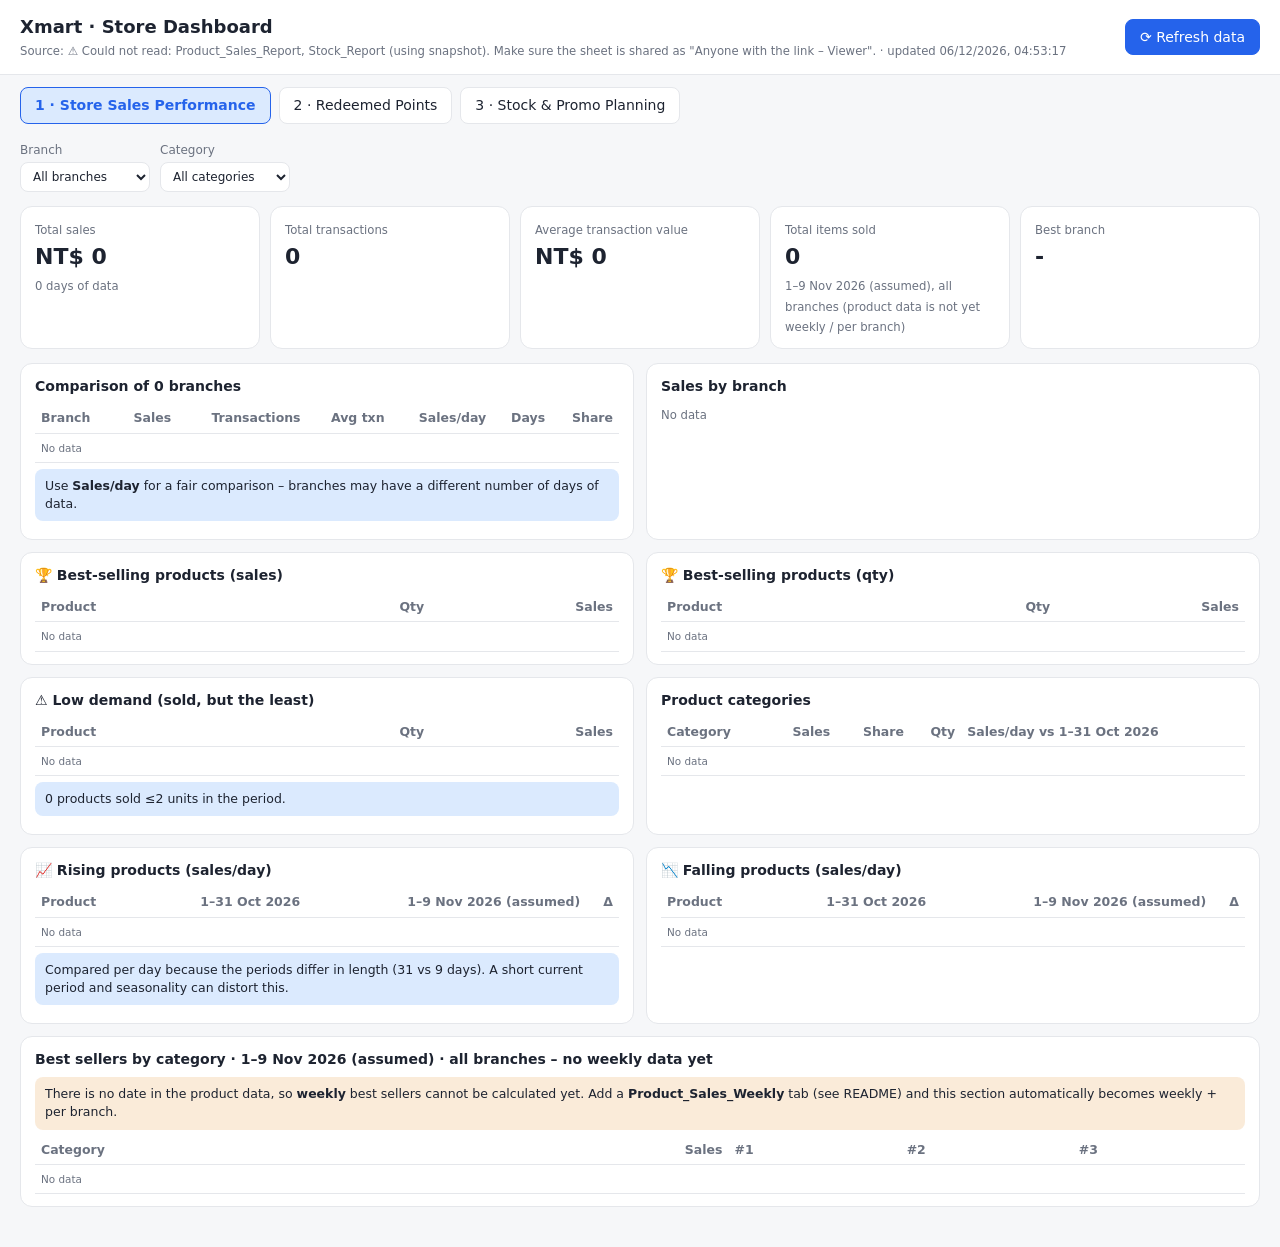
==== commit dafb4a3d: "Add files via upload" ====
--- a/index.html
+++ b/index.html
@@ -30,7 +30,7 @@
 /* ===== KONFIGURASI ===== */
 const CONFIG={
   SHEET_ID:'1TdhmH-5Se1YWNbjzHorNL1C4gyCwPi1j4nb3MZ6e0aE',                 // ← paste your Google Sheet ID (the part between /d/ and /edit in its URL). Empty = use data/snapshot.json
-  TABS:{sales:['Sales_Data'],pts:['Points_Redemptions','Points_History'],prod:['Product_Sales_Report','Product_Master'],stock:['Stock_Report','Stock_Data'],sp:['Product_Sales_Stats'],cat:['Category_Map'],prev:['Product_Master_Prev'],wk:['Product_Sales_Weekly']},
+  TABS:{sales:['Sales_Data'],pts:['Point_Redemptions','Points_Redemptions','Points_History'],prod:['Product_Sales_Report','Product_Master'],stock:['Stock_Report','Stock_Data'],sp:['Product_Sales_Stats'],cat:['Category_Map'],prev:['Product_Master_Prev'],wk:['Product_Sales_Weekly']},
   CUR_DAYS:9,  CUR_LABEL:'1–9 Nov 2026 (assumed)',     // period covered by Product_Master
   PREV_DAYS:31, PREV_LABEL:'1–31 Oct 2026',    // period covered by Product_Master_Prev (comparison for rising/falling products)
   STORE_ALIAS:{'新竹明湖館':'Minghu','XMART MINGHU STORE':'Minghu','XM-HC-002':'Minghu','新竹德威館':'Dewei','XMART DEWEI STORE':'Dewei','XM-HC-003':'Dewei','高雄湖內長春館':'Hunei','XMART HUNEI STORE':'Hunei','XM-KH-002':'Hunei','高雄楠梓大學館':'Daxue','XMART DAXUE STORE':'Daxue','XM-KH-001':'Daxue','台南科工一館':'Tainan','X MART TAINAN BRANCH':'Tainan','XM-TN-001':'Tainan'},
@@ -50,13 +50,15 @@
 /* ---------- load ---------- */
 const OK={sp:t=>t[0]?.includes('Amount sold'),sales:t=>t[0]?.includes('營業總額'),pts:t=>t[0]?.includes('Transaction Type'),prod:t=>t[0]?.[0]=='商品編號'&&t[0].length>=11,stock:t=>t[0]?.includes('可用庫存'),cat:t=>t[0]?.includes('大分類'),prev:t=>t[0]?.[0]=='商品編號'&&t[0].length>=11,wk:t=>t[0]?.includes('銷售淨額')};
 const CORE=['prod','stock'];let D={},S={tab:'sales'};
-async function live(name){const r=await fetch(`https://docs.google.com/spreadsheets/d/${CONFIG.SHEET_ID}/gviz/tq?tqx=out:csv&sheet=${encodeURIComponent(name)}&_=${Date.now()}`);if(!r.ok)throw Error(r.status);return parseCSV(await r.text())}
+async function live(name){const r=await fetch(`https://docs.google.com/spreadsheets/d/${CONFIG.SHEET_ID}/gviz/tq?tqx=out:csv&headers=1&sheet=${encodeURIComponent(name)}&_=${Date.now()}`);if(!r.ok)throw Error(r.status);const t=parseCSV(await r.text());while(t.length&&t[0].every(c=>!String(c).trim()))t.shift();return t}
 async function load(){
   $('#status').textContent='Loading data…';
-  let snap={};try{snap=await (await fetch('data/snapshot.json?'+Date.now())).json()}catch(e){}
-  const T={};for(const k in CONFIG.TABS){const n=CONFIG.TABS[k].find(n=>snap[n]);T[k]=n?snap[n]:[]}let src='Snapshot (data/snapshot.json)',fail=[];
-  if(CONFIG.SHEET_ID){await Promise.all(Object.keys(CONFIG.TABS).map(async k=>{let got=false;for(const n of CONFIG.TABS[k]){try{const t=await live(n);if(OK[k](t)){T[k]=t;got=true;break}}catch(e){}}if(!got&&CORE.includes(k))fail.push(CONFIG.TABS[k][0])}));
-    src=fail.length?'⚠ Could not read: '+fail.join(', ')+' (using snapshot). Make sure the sheet is shared as "Anyone with the link – Viewer".':'Google Sheets (live)'}
+  let snap={};const em=document.getElementById('embedded');if(em)try{snap=JSON.parse(em.textContent)}catch(e){}
+  if(!Object.keys(snap).length)try{snap=await (await fetch('data/snapshot.json?'+Date.now())).json()}catch(e){}
+  if(!Object.keys(snap).length&&!CONFIG.SHEET_ID){$('#status').textContent='No data: snapshot not found.';return}
+  const T={};for(const k in CONFIG.TABS){const n=CONFIG.TABS[k].find(n=>snap[n]);T[k]=n?snap[n]:[]}let src='Snapshot (data/snapshot.json)',fail=[],how={};
+  if(CONFIG.SHEET_ID){await Promise.all(Object.keys(CONFIG.TABS).map(async k=>{let got=false;for(const n of CONFIG.TABS[k]){try{const t=await live(n);if(OK[k](t)){T[k]=t;got=true;how[k]='live';break}}catch(e){}}if(!got){how[k]=T[k].length?'snapshot':'missing';if(CORE.includes(k))fail.push(CONFIG.TABS[k][0])}}));
+    src=fail.length?'⚠ Could not read: '+fail.join(', ')+' (using snapshot). Make sure the sheet is shared as "Anyone with the link – Viewer".':'Google Sheets'+' · live: '+Object.keys(how).filter(k=>how[k]=='live').map(k=>CONFIG.TABS[k][0]).join(', ')+(Object.keys(how).some(k=>how[k]=='snapshot')?' · from snapshot (tab not found in sheet): '+Object.keys(how).filter(k=>how[k]=='snapshot').map(k=>CONFIG.TABS[k][0]).join(', '):'')}
   build(T);$('#status').textContent='Source: '+src+' · updated '+new Date().toLocaleString('en-GB');render()}
 function prodMap(t){const m=new Map();(t||[]).slice(1).forEach(r=>{const id=String(r[0]).trim();if(/^X/.test(id))m.set(id,{id,name:r[1],q:N(r[9]),a:N(r[10])})});return m}
 function build(T){
@@ -115,6 +117,7 @@
   ${card('Best sellers by category · '+esc(bsLabel),(D.wk.length?'':`<div class="note warn">There is no date in the product data, so <b>weekly</b> best sellers cannot be calculated yet. Add a <b>Product_Sales_Weekly</b> tab (see README) and this section automatically becomes weekly + per branch.</div>`)+(wkTop.length?`<h3>Top 10 this week (qty)</h3>`+tbl(['Product','Qty','Sales'],wkTop.map(p=>[pr(p),f0(p.q),f0(p.a)]),[1,2]):'')+tbl(['Category','Sales','#1','#2','#3'],bc.map(([c,l,t])=>[esc(c),f0(t),...[0,1,2].map(i=>l[i]?`${esc(l[i].name)} <small>(${f0(l[i].q)})</small>`:'')]),[1]))}`}
 /* ---------- 2. REDEEM ---------- */
 function rRedeem(){
+  if(!D.pts.length)return '<div class="note warn">No points data found. Add a tab named <b>Points_Redemptions</b> to the Google Sheet (or check that data/snapshot.json was uploaded).</div>';
   const R=D.pts,months=uniq(R.map(r=>r.month)).sort(),stores=uniq(R.map(r=>r.store).filter(Boolean)).sort(),srcs=uniq(R.map(r=>r.src)).sort(),types=uniq(R.map(r=>r.type)).sort();
   const F=R.filter(r=>(!S.pm||r.month==S.pm)&&(!S.ps||(S.ps=='_none'?!r.store:r.store==S.ps))&&(!S.pr||r.src==S.pr)&&(!S.pt||r.type==S.pt));
   const C=F.filter(r=>r.status=='completed'),H=F.filter(r=>r.status=='held'),V=F.filter(r=>r.status=='reversed'),VO=C.filter(r=>r.type=='Voucher'),LE=C.filter(r=>r.type=='LELE Marketplace');
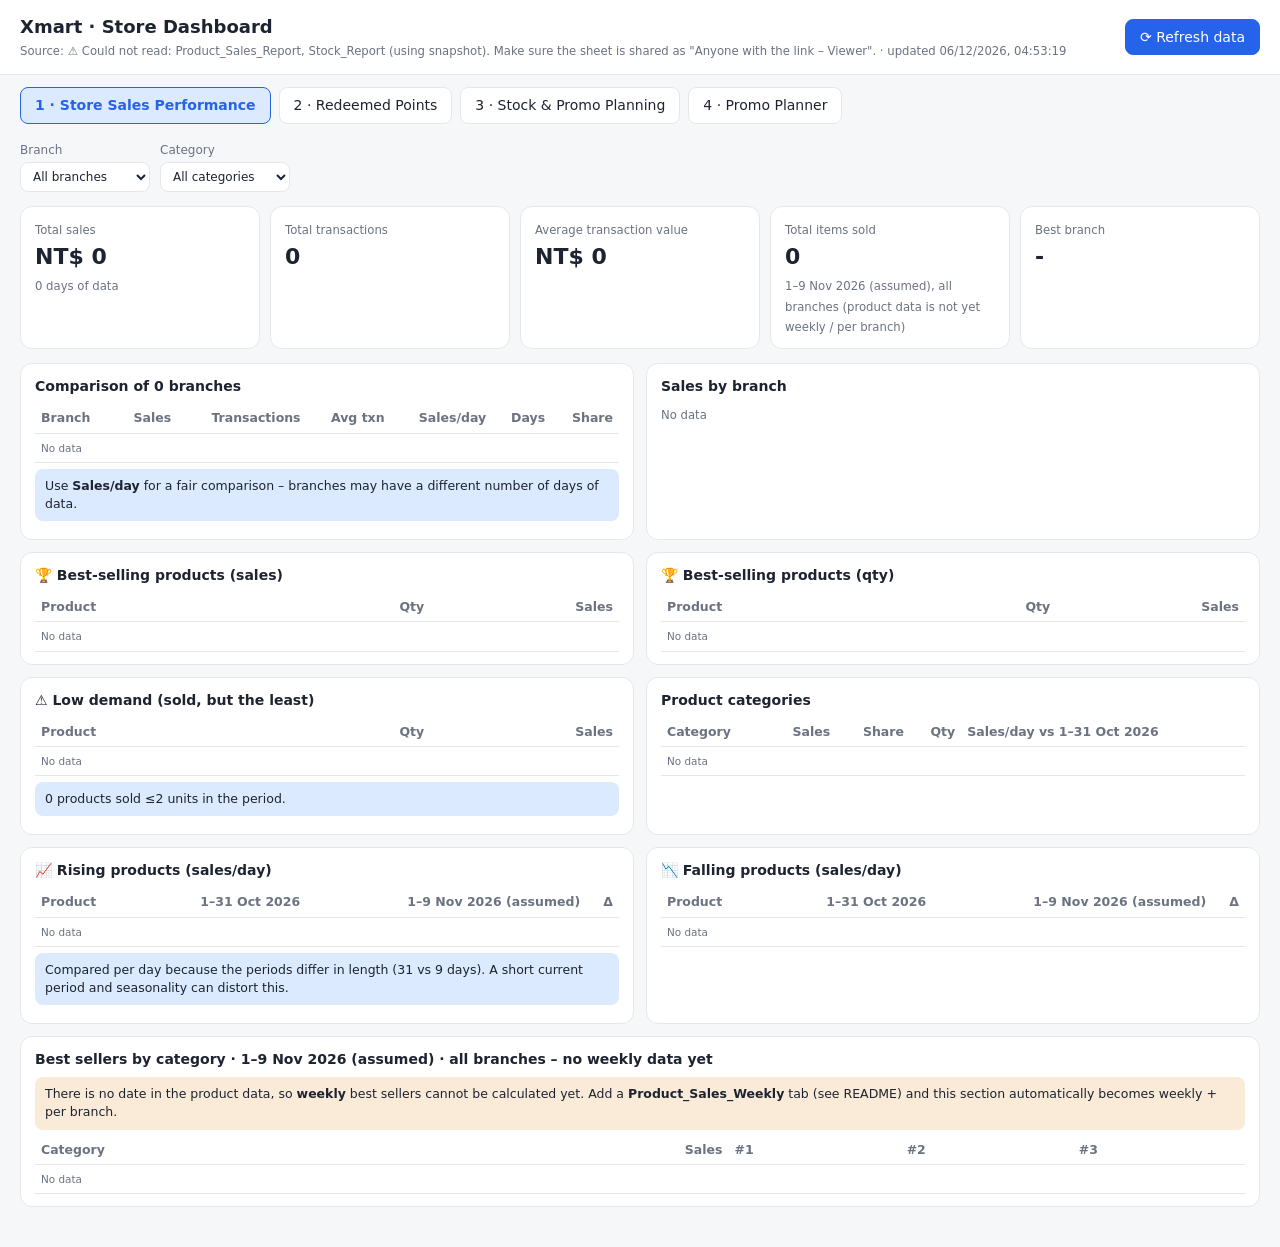
==== commit 831c5ff9: "Add files via upload" ====
--- a/index.html
+++ b/index.html
@@ -24,7 +24,7 @@
 </style></head><body>
 <header><div><h1>Xmart · Store Dashboard</h1><small id="status">Loading…</small></div>
 <div><button class="pri" id="refresh">⟳ Refresh data</button></div></header>
-<nav id="nav"><button data-tab="sales">1 · Store Sales Performance</button><button data-tab="redeem">2 · Redeemed Points</button><button data-tab="stock">3 · Stock &amp; Promo Planning</button></nav>
+<nav id="nav"><button data-tab="sales">1 · Store Sales Performance</button><button data-tab="redeem">2 · Redeemed Points</button><button data-tab="stock">3 · Stock &amp; Promo Planning</button><button data-tab="promo">4 · Promo Planner</button></nav>
 <main id="app"></main>
 <script>
 /* ===== KONFIGURASI ===== */
@@ -68,13 +68,14 @@
   D.prod=prodMap(T.prod);D.prev=prodMap(T.prev);
   const ch=T.cat[0]||[],ib=ch.indexOf('大分類'),im=ch.indexOf('中分類');D.cat=new Map(T.cat.slice(1).map(r=>[String(r[0]).trim(),{big:r[ib]||'(Uncategorized)',mid:r[im]}]));
   const h=T.stock[0]||[],ix=n=>h.indexOf(n),ic=ix('大分類名稱');
-  D.stock=T.stock.slice(1).filter(r=>r[ix('門市')]).map(r=>{const id=String(r[ix('商品編號')]).trim(),avail=N(r[ix('可用庫存')]),safety=N(r[ix('安全庫存')]);const big=(ic>=0&&r[ic])||D.cat.get(id)?.big||'(Uncategorized)';if(ic>=0&&r[ic])D.cat.set(id,{big});return{store:sn(r[ix('門市')]),id,name:r[ix('商品名稱')],avail,a:Math.max(avail,0),safety,price:N(r[ix('售價')]),big}});
+  D.stock=T.stock.slice(1).filter(r=>r[ix('門市')]).map(r=>{const id=String(r[ix('商品編號')]).trim(),avail=N(r[ix('可用庫存')]),safety=N(r[ix('安全庫存')]);const big=(ic>=0&&r[ic])||D.cat.get(id)?.big||'(Uncategorized)';if(ic>=0&&r[ic])D.cat.set(id,{big});return{store:sn(r[ix('門市')]),id,name:r[ix('商品名稱')],avail,a:Math.max(avail,0),safety,price:N(r[ix('售價')]),cost:N(r[ix('成本')]),big}});
   D.wk=objs(T.wk).map(o=>{const g=(...k)=>{for(const x of k)if(o[x]!==undefined&&o[x]!=='')return o[x];return''};const d=nd(g('Week_Start','Week','Date','日期'));return{w:d?wkOf(d):'',store:g('Store','門市','門市名稱'),id:String(g('商品編號','Product_ID')).trim(),name:g('商品名稱','Product_Name'),q:N(g('銷售淨數量','Qty')),a:N(g('銷售淨額','Amount'))}}).filter(x=>x.w);
+  D.nameCat=new Map();D.stock.forEach(r=>{const k=nk(r.name);if(k&&r.big&&!D.nameCat.has(k))D.nameCat.set(k,r.big)});_rc.clear();
   const raw=objs(T.pts).map(o=>{const m=String(o['Message']||'');let type,status;
     if(/reversed/i.test(m)){type='Reversal';status='reversed'}else if(/^User claiming voucher/.test(m)){type='Voucher';status='completed'}else if(/order points held/.test(m)){type='LELE Marketplace';status='held'}else if(/LELE marketplace/i.test(m)){type='LELE Marketplace';status='completed'}else{type='Lainnya';status='completed'}
     let meta={};try{meta=JSON.parse(o['Metadata']||'{}')}catch(e){}
-    const prod=type=='Voucher'?(meta.voucher_name||m.replace(/^User claiming voucher - /,'')):(meta.product_names||[]).join(', ')||'—',d=String(o['Transaction Date']||'');
-    return{pts:Math.abs(N(o['Points'])),d:d.slice(0,10),month:d.slice(0,7),src:o['Source']||'(no source)',store:sn(o['Store Name']),type,status,prod,order:meta.order_id}});
+    const items=type=='Voucher'?[meta.voucher_name||m.replace(/^User claiming voucher - /,'')]:((meta.product_names||[]).length?meta.product_names:['—']),lk=type=='Voucher'?[(meta.voucher_name_translations||{})['zh-tw']||items[0]]:items,cats=lk.map((n,i)=>n=='—'?'(no item info)':rcat(n,type,items[i])),prod=items.join(', '),d=String(o['Transaction Date']||'');
+    return{pts:Math.abs(N(o['Points'])),d:d.slice(0,10),month:d.slice(0,7),src:o['Source']||'(no source)',store:sn(o['Store Name']),type,status,prod,items,cats,order:meta.order_id}});
   const done=new Set(raw.filter(r=>r.status=='completed'&&r.order).map(r=>r.order));D.pts=raw.filter(r=>!(r.status=='held'&&done.has(r.order)));D.ptsDupHold=raw.length-D.pts.length}
 /* ---------- ui helpers ---------- */
 const kpi=(l,v,s='')=>`<div class="kpi"><small>${l}</small><b>${v}</b><small>${s}</small></div>`;
@@ -85,6 +86,10 @@
 const sel=(k,l,opts,v)=>`<label>${l}<select data-k="${k}">${opts.map(o=>`<option value="${esc(o[0])}"${o[0]==v?' selected':''}>${esc(o[1])}</option>`).join('')}</select></label>`;
 const chg=x=>x==null?'<span class="tag">new</span>':`<span class="${x>=0?'up':'dn'}">${x>=0?'▲':'▼'} ${Math.abs(x*100).toFixed(0)}%</span>`;
 const group=(a,kf,init,add)=>{const m=new Map();a.forEach(x=>{const k=kf(x);if(!m.has(k))m.set(k,init());add(m.get(k),x)});return m};
+const nk=x=>String(x||'').toLowerCase().replace(/[^a-z0-9\u4e00-\u9fff]/g,''),TEL=/PREPAID|INTERNET CARD|上網卡|儲值卡|TOP-UP/i,CAT_EN={'冷凍冰品':'Frozen / ice cream','常溫飲料':'Ambient drinks','休閒食品':'Snacks','乾貨與常備食品':'Dry & staple food','個人家居用品':'Personal & home care','營業與門市用品':'Store supplies'},catLabel=c=>CAT_EN[c]?CAT_EN[c]+' · '+c:c,_rc=new Map();
+function rcat(n,type,alt){n=String(n||'');const t=n+' '+String(alt||'');if(TEL.test(t))return 'Telecom (SIM / top-up)';const k=nk(n);if(_rc.has(k))return _rc.get(k);let c=D.nameCat.get(k);if(!c&&k.length>5)for(const [kk,v] of D.nameCat)if(kk.length>5&&(kk.includes(k)||k.includes(kk))){c=v;break}
+  if(!c&&/AICE|ice pop|ice cream|ice bar/i.test(t))c='冷凍冰品';if(!c&&/sparkling water|juice|tea\b|coffee|coconut water|milk drink/i.test(t))c='常溫飲料';
+  c=c||(type=='Voucher'?'Other (voucher)':'Other (LELE)');_rc.set(k,c);return c}
 const bigOf=id=>D.cat.get(id)?.big||'(Uncategorized)';
 /* ---------- 1. SALES ---------- */
 function rSales(){
@@ -118,19 +123,21 @@
 /* ---------- 2. REDEEM ---------- */
 function rRedeem(){
   if(!D.pts.length)return '<div class="note warn">No points data found. Add a tab named <b>Points_Redemptions</b> to the Google Sheet (or check that data/snapshot.json was uploaded).</div>';
-  const R=D.pts,months=uniq(R.map(r=>r.month)).sort(),stores=uniq(R.map(r=>r.store).filter(Boolean)).sort(),srcs=uniq(R.map(r=>r.src)).sort(),types=uniq(R.map(r=>r.type)).sort();
-  const F=R.filter(r=>(!S.pm||r.month==S.pm)&&(!S.ps||(S.ps=='_none'?!r.store:r.store==S.ps))&&(!S.pr||r.src==S.pr)&&(!S.pt||r.type==S.pt));
+  const R=D.pts,months=uniq(R.map(r=>r.month)).sort(),stores=uniq(R.map(r=>r.store).filter(Boolean)).sort(),srcs=uniq(R.map(r=>r.src)).sort(),types=uniq(R.map(r=>r.type)).sort(),rcats=uniq(R.flatMap(r=>r.cats)).sort();
+  const F=R.filter(r=>(!S.pm||r.month==S.pm)&&(!S.ps||(S.ps=='_none'?!r.store:r.store==S.ps))&&(!S.pr||r.src==S.pr)&&(!S.pt||r.type==S.pt)&&(!S.pk||r.cats.includes(S.pk)));
   const C=F.filter(r=>r.status=='completed'),H=F.filter(r=>r.status=='held'),V=F.filter(r=>r.status=='reversed'),VO=C.filter(r=>r.type=='Voucher'),LE=C.filter(r=>r.type=='LELE Marketplace');
+  const ex=a=>a.flatMap(r=>r.items.map((n,i)=>({...r,prod:n,cat:r.cats[i],pts:r.pts/r.items.length}))),catg=[...group(ex(C),r=>r.cat,()=>({n:0,p:0,v:0,l:0}),(g,x)=>{g.n++;g.p+=x.pts;if(x.type=='Voucher')g.v++;else g.l++})].sort((a,b)=>b[1].p-a[1].p),tot=sum(C,r=>r.pts)||1,tel=catg.find(x=>x[0].startsWith('Telecom'));
   const grp=(a,kf)=>[...group(a,kf,()=>({n:0,p:0}),(g,x)=>{g.n++;g.p+=x.pts})].sort((a,b)=>b[1].p-a[1].p);
   const days=uniq(F.map(r=>r.d)).sort(),withSt=C.filter(r=>r.store),noSt=C.length-withSt.length,dr=R.length?`${R.map(r=>r.d).sort()[0]} to ${R.map(r=>r.d).sort().slice(-1)[0]}`:'-';
-  return `<div class="filters">${sel('pm','Month / period',[['','All'],...months.map(m=>[m,m])],S.pm)}${sel('ps','Store',[['','All'],['_none','(no store info)'],...stores.map(m=>[m,m])],S.ps)}${sel('pr','Source',[['','All'],...srcs.map(m=>[m,m])],S.pr)}${sel('pt','Redemption type',[['','All'],...types.map(m=>[m,m])],S.pt)}</div>
+  return `<div class="filters">${sel('pm','Month / period',[['','All'],...months.map(m=>[m,m])],S.pm)}${sel('ps','Store',[['','All'],['_none','(no store info)'],...stores.map(m=>[m,m])],S.ps)}${sel('pr','Source',[['','All'],...srcs.map(m=>[m,m])],S.pr)}${sel('pt','Redemption type',[['','All'],...types.map(m=>[m,m])],S.pt)}${sel('pk','Category',[['','All'],...rcats.map(m=>[m,catLabel(m)])],S.pk)}</div>
   <div class="note">Points data covers <b>${dr}</b> (${R.length} transactions). “Redeemed” = status <b>completed</b> (vouchers + LELE deducted). <i>Held</i> and <i>reversed</i> are shown separately to avoid double counting${D.ptsDupHold?` · ${D.ptsDupHold} held rows that already became completed are hidden`:''}.</div>
-  <div class="kpis">${kpi('Total points redeemed',f0(sum(C,r=>r.pts)),'status completed')}${kpi('Redemption transactions',f0(C.length))}${kpi('Voucher redeemed',f0(VO.length),f0(sum(VO,r=>r.pts))+' points')}${kpi('LELE marketplace (points deducted)',f0(sum(LE,r=>r.pts)),LE.length+' orders')}${kpi('Held',f0(sum(H,r=>r.pts)),H.length+' transactions')}${kpi('Reversed',f0(sum(V,r=>r.pts)),V.length+(V.length==1?' transaction':' transactions'))}</div>
+  <div class="kpis">${kpi('Total points redeemed',f0(sum(C,r=>r.pts)),'status completed')}${kpi('Redemption transactions',f0(C.length))}${kpi('Telecom (SIM / top-up) share',pc((tel?tel[1].p:0)/tot),f0(tel?tel[1].p:0)+' points · '+f0(tel?tel[1].n:0)+' items')}${kpi('Voucher redeemed',f0(VO.length),f0(sum(VO,r=>r.pts))+' points')}${kpi('LELE marketplace (points deducted)',f0(sum(LE,r=>r.pts)),LE.length+' orders')}${kpi('Held',f0(sum(H,r=>r.pts)),H.length+' transactions')}${kpi('Reversed',f0(sum(V,r=>r.pts)),V.length+(V.length==1?' transaction':' transactions'))}</div>
   <div class="grid">${card('Daily trend (completed points)',cols(days.map(d=>[d.slice(5),sum(C.filter(r=>r.d==d),r=>r.pts)])))}${card('Monthly trend',cols(months.map(m=>[m,sum(C.filter(r=>r.month==m),r=>r.pts)])))}</div>
-  <div class="grid">${card('Most redeemed products (count)',tbl(['Product','Redemptions','Points'],grp(C,r=>r.prod).sort((a,b)=>b[1].n-a[1].n).slice(0,15).map(([k,g])=>[esc(k),g.n,f0(g.p)]),[1,2]))}
+  <div class="grid">${card('Redemption by category (completed)',bars(catg.map(([k,g])=>[catLabel(k),g.p]))+tbl(['Category','Items','Voucher','LELE','Points','Share'],catg.map(([k,g])=>[esc(catLabel(k)),g.n,g.v,g.l,f0(g.p),pc(g.p/tot)]),[1,2,3,4,5])+`<div class="note">LELE items are grouped by keyword (SIM / internet / top-up cards = Telecom). Vouchers take the category of the matching product in Stock_Report; unmatched ones show as “Other”. Points of multi-item orders are split evenly.</div>`)}${card('Telecom cards redeemed (by item)',tbl(['Item','Redemptions','Points'],grp(ex(C).filter(r=>r.cat.startsWith('Telecom')),r=>r.prod).map(([k,g])=>[esc(k),g.n,f0(g.p)]),[1,2]))}</div>
+  <div class="grid">${card('Most redeemed products (count)',tbl(['Product','Redemptions','Points'],grp(ex(C),r=>r.prod).sort((a,b)=>b[1].n-a[1].n).slice(0,15).map(([k,g])=>[esc(k),g.n,f0(g.p)]),[1,2]))}
   ${card('Top stores by redemption',bars(grp(withSt,r=>r.store).map(([k,g])=>[k,g.p]))+`<div class="note warn">${noSt} of ${C.length} transactions have no store info → <b>not included</b> in the branch ranking.</div>`)}</div>
   <div class="grid">${card('By source',bars(grp(C,r=>r.src).map(([k,g])=>[k+` (${g.n})`,g.p])))}${card('Redemption status',bars([['completed',sum(C,r=>r.pts)],['held',sum(H,r=>r.pts)],['reversed',sum(V,r=>r.pts)]]))}</div>
-  <div class="grid">${card('Voucher redeemed',tbl(['Voucher','Count','Points'],grp(VO,r=>r.prod).map(([k,g])=>[esc(k),g.n,f0(g.p)]),[1,2]))}${card('LELE Marketplace / point deduction',tbl(['Item','Orders','Points'],grp(LE,r=>r.prod).map(([k,g])=>[esc(k),g.n,f0(g.p)]),[1,2]))}</div>`}
+  <div class="grid">${card('Voucher redeemed',tbl(['Voucher','Count','Points'],grp(ex(VO),r=>r.prod).map(([k,g])=>[esc(k),g.n,f0(g.p)]),[1,2]))}${card('LELE Marketplace / point deduction',tbl(['Item','Orders','Points'],grp(ex(LE),r=>r.prod).map(([k,g])=>[esc(k),g.n,f0(g.p)]),[1,2]))}</div>`}
 /* ---------- 3. STOCK & PROMO ---------- */
 function rStock(){
   const B=D.stores,Hx=S.hx||CONFIG.HEALTHY_X,cats=uniq(D.stock.map(r=>r.big)).sort(),inCat=r=>!S.cat||r.big==S.cat;
@@ -156,11 +163,30 @@
   <div class="grid">${card(`🔻 Needs restock (${low.length} SKU-branch, by sales)`,tbl(['Product','Branch','Stock','Safety','Days of cover','Suggested order'],low.slice(0,30).map(r=>{const v=vel(r.id,r.store);return[pn(r.name,r.id),esc(r.store),`<span class="${r.st}">${f0(r.a)}</span>`,f0(r.safety),v>0?f0(r.a/v)+' d':'-',f0(Math.max(Math.ceil(r.safety*Hx-r.a),0))]}),[2,3,4,5])+`<div class="note">Only products with sales are listed. Suggested order = quantity to reach the healthy level.</div>`)}
   ${card(`🏷 Promo candidates: overstock / slow-moving (${over.length})`,tbl(['Product','Branch','Stock','Value','Cover','Suggestion'],over.slice(0,30).map(x=>[pn(x.r.name,x.r.id),esc(x.r.store),f0(x.r.a),f0(val(x.r)),cov(x.cover),x.v==0?'Clearance / bundling':'Light discount']),[2,3,4])+`<div class="note">Cover = stock ÷ daily sales ${(D.wk.length||D.sp.length)?'(per branch)':'(estimate: total sales ÷ '+B.length+' branches, because product data is not yet per branch)'}. Threshold: &gt;${CONFIG.SLOW_COVER_DAYS} days.</div>`)}</div>
   ${card('⭐ Best sellers with healthy stock – good for promo / feature',tbl(['Product','Branch','Stock','Qty sold','Sales'],push.map(r=>[pn(r.name,r.id),esc(r.store),f0(r.a),f0(sq(r.id,r.store)),f0(sa(r.id,r.store))]),[2,3,4]))}`}
+/* ---------- 4. PROMO PLANNER ---------- */
+function loadPl(){if(!S.pl){try{S.pl=JSON.parse(localStorage.getItem('xmart_promo')||'[]')}catch(e){S.pl=[]}}}
+function savePl(){try{localStorage.setItem('xmart_promo',JSON.stringify(S.pl))}catch(e){}}
+function pinfo(id){if(!D.pinfo){D.pinfo=new Map();D.stock.forEach(r=>{const o=D.pinfo.get(r.id)||{name:r.name,price:0,cost:0};if(r.price>0&&!o.price)o.price=r.price;if(r.cost>0&&!o.cost)o.cost=r.cost;D.pinfo.set(r.id,o)})}
+  const o=D.pinfo.get(id)||{},p=D.prod.get(id);return{ok:!!(D.pinfo.get(id)||p),name:o.name||p?.name||id,price:o.price||(p&&p.q>0?Math.round(p.a/p.q):0),cost:o.cost||0,vel:(p?.q||0)/CONFIG.CUR_DAYS}}
+function addLine(txt){loadPl();txt=String(txt||'').trim();if(!txt)return;let id=txt.split(/\s/)[0];if(!pinfo(id).ok){const q=nk(txt);const f=[...D.prod.values()].find(p=>nk(p.name).includes(q));if(!f)return;id=f.id}
+  const i=pinfo(id),days=S.pdays||7,base=Math.round(i.vel*days);S.pl.push({id,name:i.name,price:i.price,promo:Math.round(i.price*0.8),cost:i.cost,support:0,base,units:base*2});savePl()}
+function suggestIds(){const B=D.stores,m=new Map();D.stock.filter(r=>B.includes(r.store)&&r.a>0&&r.price>0).forEach(r=>{const g=m.get(r.id)||{a:0,v:0};g.a+=r.a;g.v+=r.a*r.price;m.set(r.id,g)});
+  return [...m].filter(([id,g])=>g.a/(((D.prod.get(id)?.q||0)/CONFIG.CUR_DAYS)||1e-9)>CONFIG.SLOW_COVER_DAYS).sort((a,b)=>b[1].v-a[1].v).slice(0,5).map(x=>x[0])}
+function pcalc(l){const d=l.price-l.promo,off=Math.max(d-l.support,0)*l.units,hc=l.cost>0,mP=l.promo+l.support-l.cost,mN=l.price-l.cost;
+  return{d,pct:l.price?d/l.price:0,off,hc,mP,net:hc?l.units*mP-l.base*mN:null,be:hc?(mP>0?Math.ceil(l.base*mN/mP):Infinity):null}}
+function rPromo(){loadPl();const L=S.pl.map(l=>({l,c:pcalc(l)})),inp=(i,f,v,w=72)=>`<input type="number" step="any" data-pl="${i}|${f}" value="${v}" style="min-width:0;width:${w}px">`;
+  const off=sum(L,x=>x.c.off),net=sum(L.filter(x=>x.c.hc),x=>x.c.net),below=L.filter(x=>x.c.hc&&x.c.mP<0).length;
+  return `<datalist id="plist">${[...D.prod.values()].map(p=>`<option value="${p.id} · ${esc(p.name)}">`).join('')}</datalist>
+  <div class="note"><b>Skema:</b> office menanggung diskon → toko tetap menerima <b>harga normal</b> per unit (customer bayar harga promo, office mengganti selisihnya, dikurangi dukungan supplier jika ada). Biaya office = (harga normal − harga promo − dukungan supplier) × unit promo. Dampak bersih = laba selama promo − laba normal tanpa promo (angka mengikuti “unit tanpa promo” dan “unit saat promo” yang kamu isi – itu asumsi, bukan prediksi).</div>
+  <div class="filters"><label>Cari produk (kode / nama)<input id="padd" list="plist" placeholder="mis. X0100101… atau nama" style="min-width:280px"></label><label>&nbsp;<button data-act="add" class="pri">+ Tambah</button></label><label>&nbsp;<button data-act="sug">+ Saran: stok berlebih</button></label><label>&nbsp;<button data-act="clr">Hapus semua</button></label><label>Durasi promo (hari, utk default unit)<input type="number" min="1" data-k="pdays" value="${S.pdays||7}"></label></div>
+  <div class="kpis">${kpi('Produk dalam promo',L.length)}${kpi('Total biaya office',money(off),'ditanggung office')}${kpi('Dampak bersih vs tanpa promo',L.some(x=>x.c.hc)?money(net):'-',L.some(x=>x.c.hc)?'butuh HPP (成本)':'isi HPP')}${kpi('Dijual di bawah HPP',below,'produk')}</div>
+  ${card('Perhitungan promo (isi kolom putih)',tbl(['Produk','Harga normal','Harga promo','Diskon/unit','Diskon %','HPP','Dukungan supplier/unit','Unit tanpa promo','Unit saat promo','Biaya office','Toko terima/unit','Margin/unit promo','Dampak bersih','Unit impas',''],
+   L.map(({l,c},i)=>[`${esc(l.name)}<br><small>${l.id}</small>`,inp(i,'price',l.price),inp(i,'promo',l.promo),f0(c.d),pc(c.pct),inp(i,'cost',l.cost),inp(i,'support',l.support),inp(i,'base',l.base),inp(i,'units',l.units),`<b>${money(c.off)}</b>`,f0(l.price),c.hc?`<span class="${c.mP<0?'dn':'up'}">${f0(c.mP)}</span>`:'<small>isi HPP</small>',c.hc?`<span class="${c.net<0?'dn':'up'}">${f0(c.net)}</span>`:'-',c.be==null?'-':c.be==Infinity?'<small>tidak pernah (jual di bawah HPP)</small>':f0(c.be),`<button data-act="del" data-i="${i}">✕</button>`]),[1,2,3,4,5,6,7,8,9,10,11,12,13])+`<div class="note warn">Margin/unit promo = harga promo + dukungan supplier − HPP (gabungan toko + office). Unit impas = unit saat promo yang dibutuhkan agar dampak bersih = 0. Jika harga promo + dukungan ≤ HPP, volume tidak akan menutup kerugian – promo hanya masuk akal untuk menghabiskan stok, menarik trafik, atau akuisisi member.</div>`)}`}
 /* ---------- shell ---------- */
 function render(){document.querySelectorAll('#nav button').forEach(b=>b.classList.toggle('on',b.dataset.tab==S.tab));const y=scrollY;
-  try{$('#app').innerHTML=S.tab=='sales'?rSales():S.tab=='redeem'?rRedeem():rStock()}catch(e){$('#app').innerHTML='<div class="note warn">Error render: '+esc(e.message)+'</div>';console.error(e)}scrollTo(0,y)}
-document.addEventListener('change',e=>{const k=e.target.dataset?.k;if(k){S[k]=e.target.type=='number'?+e.target.value:e.target.value;render()}});
-document.addEventListener('click',e=>{const t=e.target.dataset?.tab;if(t){S.tab=t;render()}});
+  try{$('#app').innerHTML=S.tab=='sales'?rSales():S.tab=='redeem'?rRedeem():S.tab=='promo'?rPromo():rStock()}catch(e){$('#app').innerHTML='<div class="note warn">Error render: '+esc(e.message)+'</div>';console.error(e)}scrollTo(0,y)}
+document.addEventListener('change',e=>{const pl=e.target.dataset?.pl;if(pl){const[i,f]=pl.split('|');S.pl[+i][f]=+e.target.value||0;savePl();render();return}const k=e.target.dataset?.k;if(k){S[k]=e.target.type=='number'?+e.target.value:e.target.value;render()}});
+document.addEventListener('click',e=>{const d=e.target.dataset||{};if(d.tab){S.tab=d.tab;render()}else if(d.act=='add'){addLine(document.querySelector('#padd').value);render()}else if(d.act=='sug'){loadPl();suggestIds().forEach(id=>{if(!S.pl.some(l=>l.id==id))addLine(id)});render()}else if(d.act=='del'){S.pl.splice(+d.i,1);savePl();render()}else if(d.act=='clr'){S.pl=[];savePl();render()}});
 $('#refresh').onclick=async()=>{$('#refresh').disabled=true;await load();$('#refresh').disabled=false};
 load();
 </script></body></html>
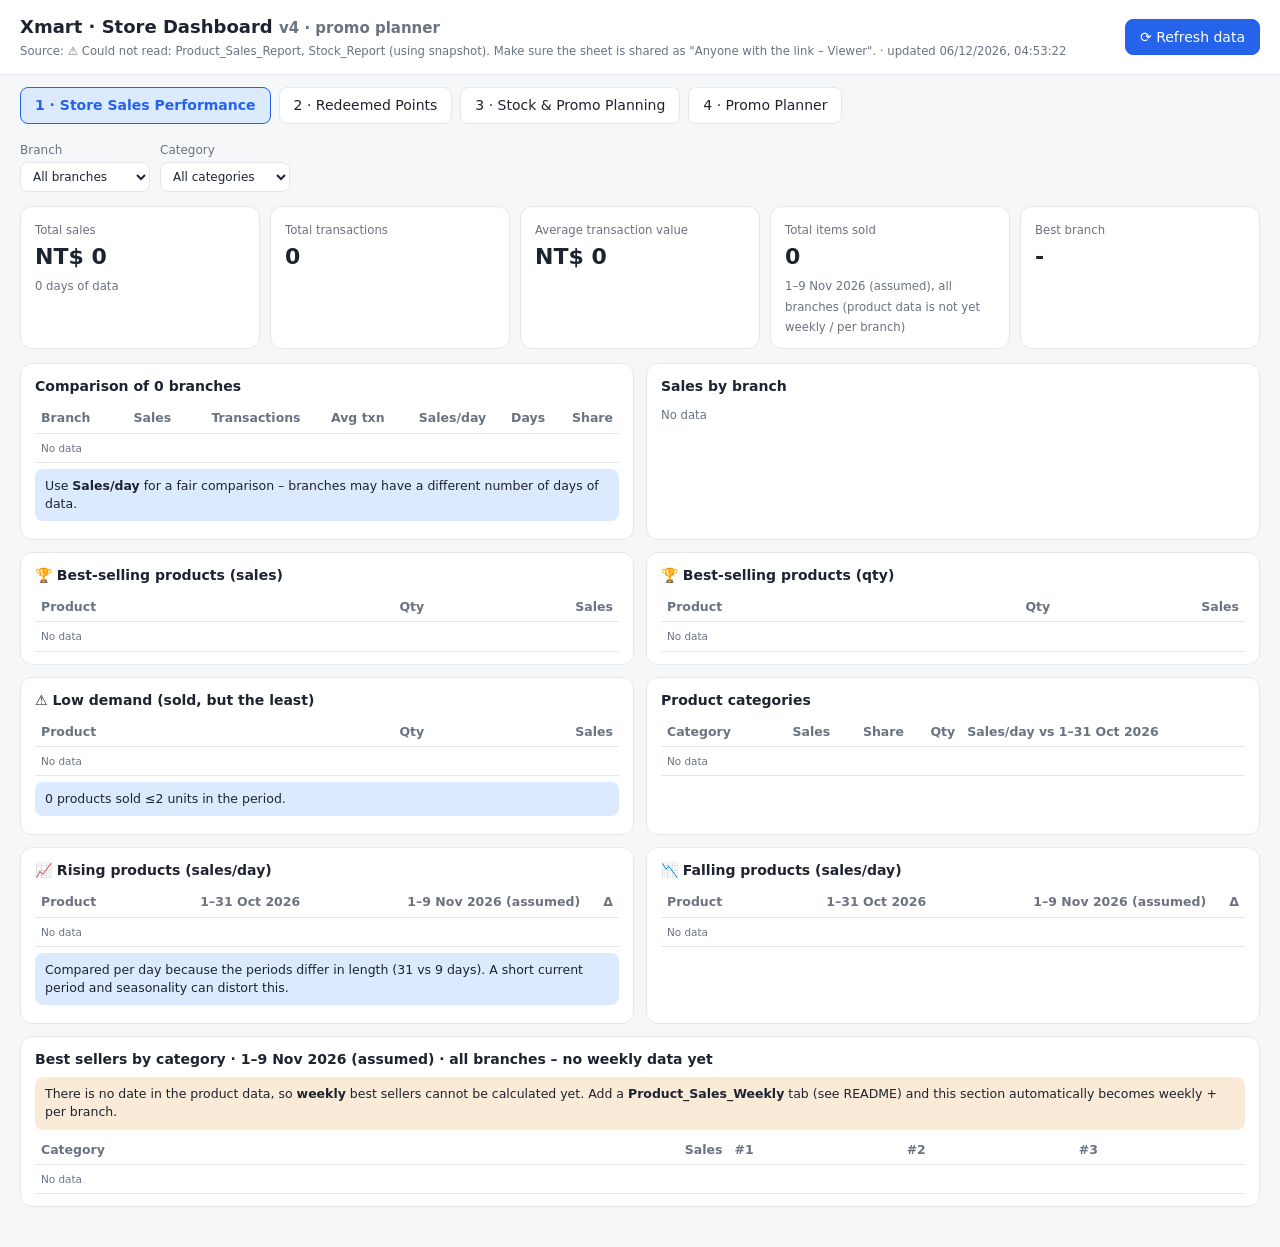
==== commit fe83c0f7: "Add files via upload" ====
--- a/index.html
+++ b/index.html
@@ -22,12 +22,12 @@
 .cols{display:flex;gap:6px;align-items:flex-end;height:170px;overflow-x:auto;padding-top:18px}.cols>div{flex:1;min-width:34px;display:flex;flex-direction:column;justify-content:flex-end;align-items:center;height:100%;position:relative}.cols i{width:100%;background:var(--ac);border-radius:4px 4px 0 0;display:block}.cols b{font-size:10px;position:absolute;top:-2px}.cols small{font-size:10px;margin-top:3px}
 .up{color:var(--good)}.dn{color:var(--bad)}.tag{padding:1px 7px;border-radius:9px;font-size:11px;background:var(--ac2)}.Low{color:var(--warn)}.Out{color:var(--bad)}.Healthy{color:var(--good)}
 </style></head><body>
-<header><div><h1>Xmart · Store Dashboard</h1><small id="status">Loading…</small></div>
+<header><div><h1>Xmart · Store Dashboard <small>v4 · promo planner</small></h1><small id="status">Loading…</small></div>
 <div><button class="pri" id="refresh">⟳ Refresh data</button></div></header>
 <nav id="nav"><button data-tab="sales">1 · Store Sales Performance</button><button data-tab="redeem">2 · Redeemed Points</button><button data-tab="stock">3 · Stock &amp; Promo Planning</button><button data-tab="promo">4 · Promo Planner</button></nav>
 <main id="app"></main>
 <script>
-/* ===== KONFIGURASI ===== */
+/* ===== CONFIGURATION ===== */
 const CONFIG={
   SHEET_ID:'1TdhmH-5Se1YWNbjzHorNL1C4gyCwPi1j4nb3MZ6e0aE',                 // ← paste your Google Sheet ID (the part between /d/ and /edit in its URL). Empty = use data/snapshot.json
   TABS:{sales:['Sales_Data'],pts:['Point_Redemptions','Points_Redemptions','Points_History'],prod:['Product_Sales_Report','Product_Master'],stock:['Stock_Report','Stock_Data'],sp:['Product_Sales_Stats'],cat:['Category_Map'],prev:['Product_Master_Prev'],wk:['Product_Sales_Weekly']},
@@ -124,16 +124,17 @@
 function rRedeem(){
   if(!D.pts.length)return '<div class="note warn">No points data found. Add a tab named <b>Points_Redemptions</b> to the Google Sheet (or check that data/snapshot.json was uploaded).</div>';
   const R=D.pts,months=uniq(R.map(r=>r.month)).sort(),stores=uniq(R.map(r=>r.store).filter(Boolean)).sort(),srcs=uniq(R.map(r=>r.src)).sort(),types=uniq(R.map(r=>r.type)).sort(),rcats=uniq(R.flatMap(r=>r.cats)).sort();
-  const F=R.filter(r=>(!S.pm||r.month==S.pm)&&(!S.ps||(S.ps=='_none'?!r.store:r.store==S.ps))&&(!S.pr||r.src==S.pr)&&(!S.pt||r.type==S.pt)&&(!S.pk||r.cats.includes(S.pk)));
+  const pg=S.pg===undefined?'goods':S.pg,isT=r=>r.cats.some(c=>c.startsWith('Telecom')),F0=R.filter(r=>(!S.pm||r.month==S.pm)&&(!S.ps||(S.ps=='_none'?!r.store:r.store==S.ps))&&(!S.pr||r.src==S.pr)&&(!S.pt||r.type==S.pt)&&(!S.pk||r.cats.includes(S.pk))),F=F0.filter(r=>!pg||(pg=='goods'?!isT(r):isT(r)));
+  const C0=F0.filter(r=>r.status=='completed'),T0=sum(C0.filter(isT),r=>r.pts),T0n=C0.filter(isT).length;
   const C=F.filter(r=>r.status=='completed'),H=F.filter(r=>r.status=='held'),V=F.filter(r=>r.status=='reversed'),VO=C.filter(r=>r.type=='Voucher'),LE=C.filter(r=>r.type=='LELE Marketplace');
   const ex=a=>a.flatMap(r=>r.items.map((n,i)=>({...r,prod:n,cat:r.cats[i],pts:r.pts/r.items.length}))),catg=[...group(ex(C),r=>r.cat,()=>({n:0,p:0,v:0,l:0}),(g,x)=>{g.n++;g.p+=x.pts;if(x.type=='Voucher')g.v++;else g.l++})].sort((a,b)=>b[1].p-a[1].p),tot=sum(C,r=>r.pts)||1,tel=catg.find(x=>x[0].startsWith('Telecom'));
   const grp=(a,kf)=>[...group(a,kf,()=>({n:0,p:0}),(g,x)=>{g.n++;g.p+=x.pts})].sort((a,b)=>b[1].p-a[1].p);
   const days=uniq(F.map(r=>r.d)).sort(),withSt=C.filter(r=>r.store),noSt=C.length-withSt.length,dr=R.length?`${R.map(r=>r.d).sort()[0]} to ${R.map(r=>r.d).sort().slice(-1)[0]}`:'-';
-  return `<div class="filters">${sel('pm','Month / period',[['','All'],...months.map(m=>[m,m])],S.pm)}${sel('ps','Store',[['','All'],['_none','(no store info)'],...stores.map(m=>[m,m])],S.ps)}${sel('pr','Source',[['','All'],...srcs.map(m=>[m,m])],S.pr)}${sel('pt','Redemption type',[['','All'],...types.map(m=>[m,m])],S.pt)}${sel('pk','Category',[['','All'],...rcats.map(m=>[m,catLabel(m)])],S.pk)}</div>
-  <div class="note">Points data covers <b>${dr}</b> (${R.length} transactions). “Redeemed” = status <b>completed</b> (vouchers + LELE deducted). <i>Held</i> and <i>reversed</i> are shown separately to avoid double counting${D.ptsDupHold?` · ${D.ptsDupHold} held rows that already became completed are hidden`:''}.</div>
-  <div class="kpis">${kpi('Total points redeemed',f0(sum(C,r=>r.pts)),'status completed')}${kpi('Redemption transactions',f0(C.length))}${kpi('Telecom (SIM / top-up) share',pc((tel?tel[1].p:0)/tot),f0(tel?tel[1].p:0)+' points · '+f0(tel?tel[1].n:0)+' items')}${kpi('Voucher redeemed',f0(VO.length),f0(sum(VO,r=>r.pts))+' points')}${kpi('LELE marketplace (points deducted)',f0(sum(LE,r=>r.pts)),LE.length+' orders')}${kpi('Held',f0(sum(H,r=>r.pts)),H.length+' transactions')}${kpi('Reversed',f0(sum(V,r=>r.pts)),V.length+(V.length==1?' transaction':' transactions'))}</div>
+  return `<div class="filters">${sel('pm','Month / period',[['','All'],...months.map(m=>[m,m])],S.pm)}${sel('ps','Store',[['','All'],['_none','(no store info)'],...stores.map(m=>[m,m])],S.ps)}${sel('pr','Source',[['','All'],...srcs.map(m=>[m,m])],S.pr)}${sel('pt','Redemption type',[['','All'],...types.map(m=>[m,m])],S.pt)}${sel('pg','Item group',[['goods','Goods only (exclude telecom)'],['','All (incl. telecom)'],['tel','Telecom only']],pg)}${sel('pk','Category',[['','All'],...rcats.map(m=>[m,catLabel(m)])],S.pk)}</div>
+  <div class="note">${pg=='goods'?'Showing <b>goods only</b> – telecom cards (SIM / top-up) are excluded from all numbers below except the telecom-share KPI. Change “Item group” to include them. ':''}Points data covers <b>${dr}</b> (${R.length} transactions). “Redeemed” = status <b>completed</b> (vouchers + LELE deducted). <i>Held</i> and <i>reversed</i> are shown separately to avoid double counting${D.ptsDupHold?` · ${D.ptsDupHold} held rows that already became completed are hidden`:''}.</div>
+  <div class="kpis">${kpi('Total points redeemed',f0(sum(C,r=>r.pts)),'status completed')}${kpi('Redemption transactions',f0(C.length))}${kpi('Telecom (SIM / top-up) share',pc(T0/(sum(C0,r=>r.pts)||1)),f0(T0)+' points · '+f0(T0n)+' items'+(pg=='goods'?' – excluded below':''))}${kpi('Voucher redeemed',f0(VO.length),f0(sum(VO,r=>r.pts))+' points')}${kpi('LELE marketplace (points deducted)',f0(sum(LE,r=>r.pts)),LE.length+' orders')}${kpi('Held',f0(sum(H,r=>r.pts)),H.length+' transactions')}${kpi('Reversed',f0(sum(V,r=>r.pts)),V.length+(V.length==1?' transaction':' transactions'))}</div>
   <div class="grid">${card('Daily trend (completed points)',cols(days.map(d=>[d.slice(5),sum(C.filter(r=>r.d==d),r=>r.pts)])))}${card('Monthly trend',cols(months.map(m=>[m,sum(C.filter(r=>r.month==m),r=>r.pts)])))}</div>
-  <div class="grid">${card('Redemption by category (completed)',bars(catg.map(([k,g])=>[catLabel(k),g.p]))+tbl(['Category','Items','Voucher','LELE','Points','Share'],catg.map(([k,g])=>[esc(catLabel(k)),g.n,g.v,g.l,f0(g.p),pc(g.p/tot)]),[1,2,3,4,5])+`<div class="note">LELE items are grouped by keyword (SIM / internet / top-up cards = Telecom). Vouchers take the category of the matching product in Stock_Report; unmatched ones show as “Other”. Points of multi-item orders are split evenly.</div>`)}${card('Telecom cards redeemed (by item)',tbl(['Item','Redemptions','Points'],grp(ex(C).filter(r=>r.cat.startsWith('Telecom')),r=>r.prod).map(([k,g])=>[esc(k),g.n,f0(g.p)]),[1,2]))}</div>
+  <div class="grid">${card('Redemption by category (completed)',bars(catg.map(([k,g])=>[catLabel(k),g.p]))+tbl(['Category','Items','Voucher','LELE','Points','Share'],catg.map(([k,g])=>[esc(catLabel(k)),g.n,g.v,g.l,f0(g.p),pc(g.p/tot)]),[1,2,3,4,5])+`<div class="note">LELE items are grouped by keyword (SIM / internet / top-up cards = Telecom). Vouchers take the category of the matching product in Stock_Report; unmatched ones show as “Other”. Points of multi-item orders are split evenly.</div>`)}${pg=='goods'?'':card('Telecom cards redeemed (by item)',tbl(['Item','Redemptions','Points'],grp(ex(C).filter(r=>r.cat.startsWith('Telecom')),r=>r.prod).map(([k,g])=>[esc(k),g.n,f0(g.p)]),[1,2]))}}</div>
   <div class="grid">${card('Most redeemed products (count)',tbl(['Product','Redemptions','Points'],grp(ex(C),r=>r.prod).sort((a,b)=>b[1].n-a[1].n).slice(0,15).map(([k,g])=>[esc(k),g.n,f0(g.p)]),[1,2]))}
   ${card('Top stores by redemption',bars(grp(withSt,r=>r.store).map(([k,g])=>[k,g.p]))+`<div class="note warn">${noSt} of ${C.length} transactions have no store info → <b>not included</b> in the branch ranking.</div>`)}</div>
   <div class="grid">${card('By source',bars(grp(C,r=>r.src).map(([k,g])=>[k+` (${g.n})`,g.p])))}${card('Redemption status',bars([['completed',sum(C,r=>r.pts)],['held',sum(H,r=>r.pts)],['reversed',sum(V,r=>r.pts)]]))}</div>
@@ -177,11 +178,11 @@
 function rPromo(){loadPl();const L=S.pl.map(l=>({l,c:pcalc(l)})),inp=(i,f,v,w=72)=>`<input type="number" step="any" data-pl="${i}|${f}" value="${v}" style="min-width:0;width:${w}px">`;
   const off=sum(L,x=>x.c.off),net=sum(L.filter(x=>x.c.hc),x=>x.c.net),below=L.filter(x=>x.c.hc&&x.c.mP<0).length;
   return `<datalist id="plist">${[...D.prod.values()].map(p=>`<option value="${p.id} · ${esc(p.name)}">`).join('')}</datalist>
-  <div class="note"><b>Skema:</b> office menanggung diskon → toko tetap menerima <b>harga normal</b> per unit (customer bayar harga promo, office mengganti selisihnya, dikurangi dukungan supplier jika ada). Biaya office = (harga normal − harga promo − dukungan supplier) × unit promo. Dampak bersih = laba selama promo − laba normal tanpa promo (angka mengikuti “unit tanpa promo” dan “unit saat promo” yang kamu isi – itu asumsi, bukan prediksi).</div>
-  <div class="filters"><label>Cari produk (kode / nama)<input id="padd" list="plist" placeholder="mis. X0100101… atau nama" style="min-width:280px"></label><label>&nbsp;<button data-act="add" class="pri">+ Tambah</button></label><label>&nbsp;<button data-act="sug">+ Saran: stok berlebih</button></label><label>&nbsp;<button data-act="clr">Hapus semua</button></label><label>Durasi promo (hari, utk default unit)<input type="number" min="1" data-k="pdays" value="${S.pdays||7}"></label></div>
-  <div class="kpis">${kpi('Produk dalam promo',L.length)}${kpi('Total biaya office',money(off),'ditanggung office')}${kpi('Dampak bersih vs tanpa promo',L.some(x=>x.c.hc)?money(net):'-',L.some(x=>x.c.hc)?'butuh HPP (成本)':'isi HPP')}${kpi('Dijual di bawah HPP',below,'produk')}</div>
-  ${card('Perhitungan promo (isi kolom putih)',tbl(['Produk','Harga normal','Harga promo','Diskon/unit','Diskon %','HPP','Dukungan supplier/unit','Unit tanpa promo','Unit saat promo','Biaya office','Toko terima/unit','Margin/unit promo','Dampak bersih','Unit impas',''],
-   L.map(({l,c},i)=>[`${esc(l.name)}<br><small>${l.id}</small>`,inp(i,'price',l.price),inp(i,'promo',l.promo),f0(c.d),pc(c.pct),inp(i,'cost',l.cost),inp(i,'support',l.support),inp(i,'base',l.base),inp(i,'units',l.units),`<b>${money(c.off)}</b>`,f0(l.price),c.hc?`<span class="${c.mP<0?'dn':'up'}">${f0(c.mP)}</span>`:'<small>isi HPP</small>',c.hc?`<span class="${c.net<0?'dn':'up'}">${f0(c.net)}</span>`:'-',c.be==null?'-':c.be==Infinity?'<small>tidak pernah (jual di bawah HPP)</small>':f0(c.be),`<button data-act="del" data-i="${i}">✕</button>`]),[1,2,3,4,5,6,7,8,9,10,11,12,13])+`<div class="note warn">Margin/unit promo = harga promo + dukungan supplier − HPP (gabungan toko + office). Unit impas = unit saat promo yang dibutuhkan agar dampak bersih = 0. Jika harga promo + dukungan ≤ HPP, volume tidak akan menutup kerugian – promo hanya masuk akal untuk menghabiskan stok, menarik trafik, atau akuisisi member.</div>`)}`}
+  <div class="note"><b>Scheme:</b> the office funds the discount → the store still receives the <b>normal price</b> per unit (the customer pays the promo price, the office covers the difference, minus any supplier support). Office cost = (normal price − promo price − supplier support) × promo units. Net impact = profit during promo − normal profit without promo. The numbers follow the “units without promo” and “units during promo” you enter – they are assumptions, not forecasts.</div>
+  <div class="filters"><label>Search product (code / name)<input id="padd" list="plist" placeholder="e.g. X0100101… or a name" style="min-width:280px"></label><label>&nbsp;<button data-act="add" class="pri">+ Add</button></label><label>&nbsp;<button data-act="sug">+ Suggest: overstocked items</button></label><label>&nbsp;<button data-act="clr">Clear all</button></label><label>Promo duration (days, for default units)<input type="number" min="1" data-k="pdays" value="${S.pdays||7}"></label></div>
+  <div class="kpis">${kpi('Products in promo',L.length)}${kpi('Total office cost',money(off),'funded by office')}${kpi('Net impact vs no promo',L.some(x=>x.c.hc)?money(net):'-',L.some(x=>x.c.hc)?'needs unit cost (成本)':'enter cost')}${kpi('Sold below cost',below,'products')}</div>
+  ${card('Promo calculation (edit the input cells)',tbl(['Product','Normal price','Promo price','Discount/unit','Discount %','Unit cost','Supplier support/unit','Units w/o promo','Units during promo','Office cost','Store receives/unit','Margin/unit (promo)','Net impact','Break-even units',''],
+   L.map(({l,c},i)=>[`${esc(l.name)}<br><small>${l.id}</small>`,inp(i,'price',l.price),inp(i,'promo',l.promo),f0(c.d),pc(c.pct),inp(i,'cost',l.cost),inp(i,'support',l.support),inp(i,'base',l.base),inp(i,'units',l.units),`<b>${money(c.off)}</b>`,f0(l.price),c.hc?`<span class="${c.mP<0?'dn':'up'}">${f0(c.mP)}</span>`:'<small>enter cost</small>',c.hc?`<span class="${c.net<0?'dn':'up'}">${f0(c.net)}</span>`:'-',c.be==null?'-':c.be==Infinity?'<small>never (sold below cost)</small>':f0(c.be),`<button data-act="del" data-i="${i}">✕</button>`]),[1,2,3,4,5,6,7,8,9,10,11,12,13])+`<div class="note warn">Margin/unit (promo) = promo price + supplier support − unit cost (store + office combined). Break-even units = promo units needed for net impact = 0. If promo price + support ≤ unit cost, volume can never cover the loss – such a promo only makes sense to clear stock, drive traffic or acquire members.</div>`)}`}
 /* ---------- shell ---------- */
 function render(){document.querySelectorAll('#nav button').forEach(b=>b.classList.toggle('on',b.dataset.tab==S.tab));const y=scrollY;
   try{$('#app').innerHTML=S.tab=='sales'?rSales():S.tab=='redeem'?rRedeem():S.tab=='promo'?rPromo():rStock()}catch(e){$('#app').innerHTML='<div class="note warn">Error render: '+esc(e.message)+'</div>';console.error(e)}scrollTo(0,y)}
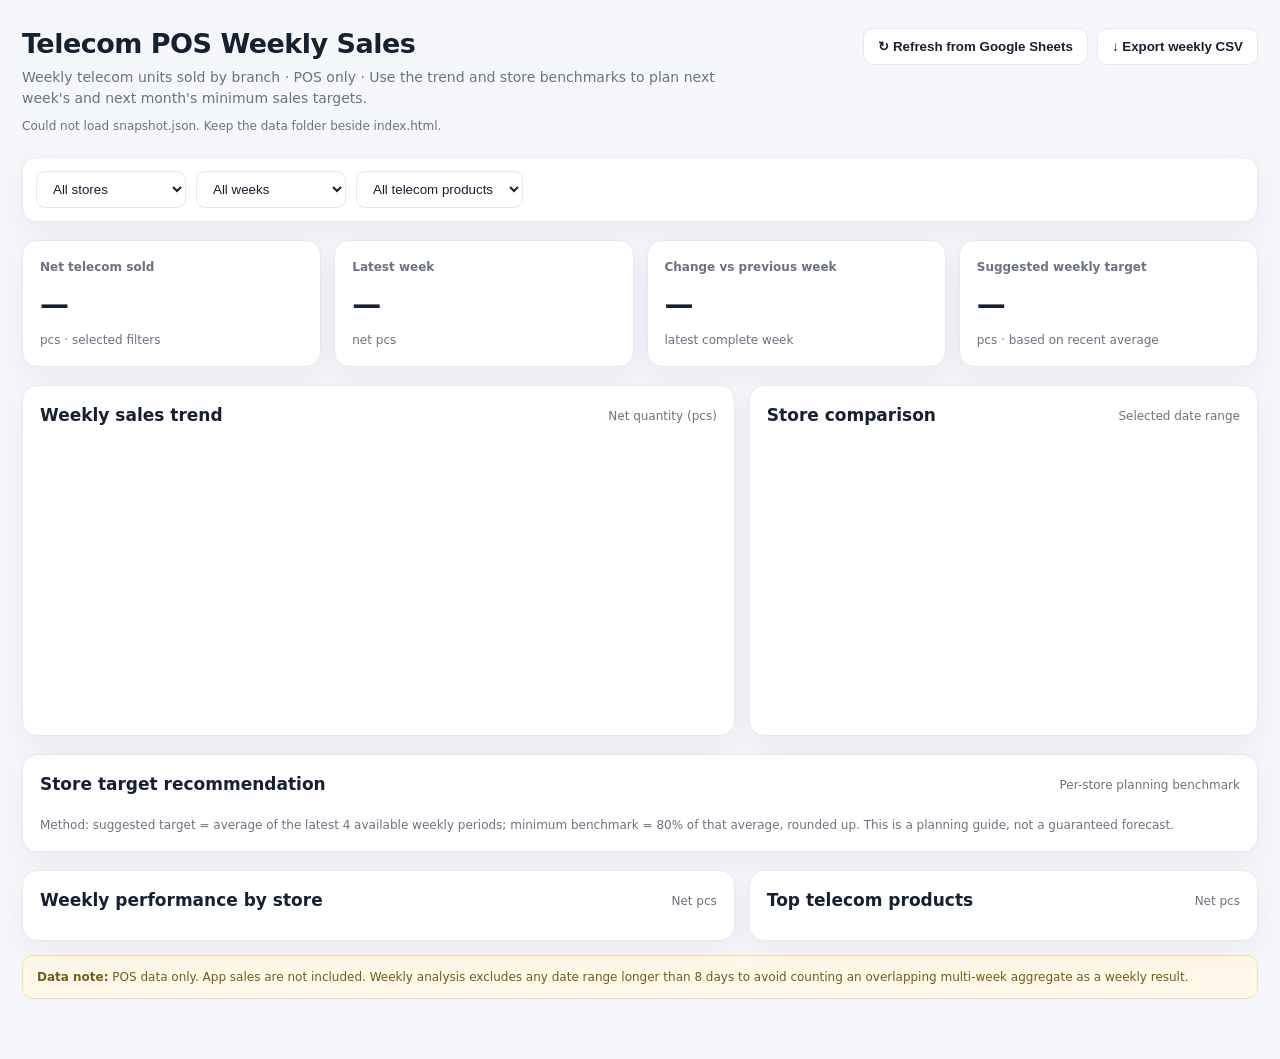
==== commit 0f4f2278: "Add files via upload" ====
--- a/index.html
+++ b/index.html
@@ -1,193 +1,221 @@
 <!doctype html>
-<html lang="en"><head><meta charset="utf-8"><meta name="viewport" content="width=device-width,initial-scale=1">
-<title>Xmart Dashboard</title>
+<html lang="en">
+<head>
+<meta charset="utf-8"><meta name="viewport" content="width=device-width,initial-scale=1">
+<title>Telecom POS Weekly Sales</title>
 <style>
-:root{--bg:#f6f7f9;--card:#fff;--tx:#1d2330;--mut:#6b7280;--bd:#e5e7eb;--ac:#2563eb;--ac2:#dbeafe;--bad:#dc2626;--good:#16a34a;--warn:#d97706}
-@media(prefers-color-scheme:dark){:root{--bg:#10141c;--card:#1a2030;--tx:#e8ecf4;--mut:#9aa4b5;--bd:#2a3347;--ac:#60a5fa;--ac2:#1e3a5f;--bad:#f87171;--good:#4ade80;--warn:#fbbf24}}
-*{box-sizing:border-box}body{margin:0;background:var(--bg);color:var(--tx);font:14px/1.45 system-ui,"Noto Sans TC",sans-serif}
-header{display:flex;flex-wrap:wrap;gap:12px;align-items:center;justify-content:space-between;padding:14px 20px;background:var(--card);border-bottom:1px solid var(--bd);position:sticky;top:0;z-index:5}
-h1{font-size:18px;margin:0}small,.mut{color:var(--mut)}
-button{font:inherit;cursor:pointer;border:1px solid var(--bd);background:var(--card);color:var(--tx);padding:7px 14px;border-radius:8px}
-button.pri{background:var(--ac);border-color:var(--ac);color:#fff}button.on{background:var(--ac2);border-color:var(--ac);color:var(--ac);font-weight:600}
-nav{display:flex;gap:8px;padding:12px 20px;flex-wrap:wrap}main{padding:0 20px 40px;max-width:1280px;margin:auto}
-.filters{display:flex;flex-wrap:wrap;gap:10px;margin:6px 0 14px}.filters label{display:flex;flex-direction:column;font-size:12px;color:var(--mut);gap:3px}
-select,input{font:inherit;padding:6px 8px;border:1px solid var(--bd);border-radius:8px;background:var(--card);color:var(--tx);min-width:130px}
-.kpis{display:grid;grid-template-columns:repeat(auto-fit,minmax(170px,1fr));gap:10px;margin-bottom:14px}
-.kpi,.card{background:var(--card);border:1px solid var(--bd);border-radius:12px;padding:12px 14px}.kpi b{display:block;font-size:22px;margin:2px 0}
-.grid{display:grid;grid-template-columns:repeat(auto-fit,minmax(380px,1fr));gap:12px;margin-bottom:12px}.card h3{margin:0 0 8px;font-size:14px}
-.note{background:var(--ac2);border-radius:8px;padding:8px 10px;font-size:12.5px;margin:6px 0}.warn{background:rgba(217,119,6,.15)}
-table{width:100%;border-collapse:collapse;font-size:12.5px}th,td{padding:5px 6px;border-bottom:1px solid var(--bd);text-align:left;vertical-align:top}th{color:var(--mut);font-weight:600;position:sticky;top:0;background:var(--card)}
-td.n,th.n{text-align:right;white-space:nowrap}.sc{max-height:380px;overflow:auto}
-.br{display:grid;grid-template-columns:minmax(90px,200px) 1fr auto;gap:8px;align-items:center;margin:4px 0;font-size:12.5px}.bt{background:var(--bd);height:10px;border-radius:5px}.bt i{display:block;height:100%;background:var(--ac);border-radius:5px}
-.cols{display:flex;gap:6px;align-items:flex-end;height:170px;overflow-x:auto;padding-top:18px}.cols>div{flex:1;min-width:34px;display:flex;flex-direction:column;justify-content:flex-end;align-items:center;height:100%;position:relative}.cols i{width:100%;background:var(--ac);border-radius:4px 4px 0 0;display:block}.cols b{font-size:10px;position:absolute;top:-2px}.cols small{font-size:10px;margin-top:3px}
-.up{color:var(--good)}.dn{color:var(--bad)}.tag{padding:1px 7px;border-radius:9px;font-size:11px;background:var(--ac2)}.Low{color:var(--warn)}.Out{color:var(--bad)}.Healthy{color:var(--good)}
-</style></head><body>
-<header><div><h1>Xmart · Store Dashboard <small>v4 · promo planner</small></h1><small id="status">Loading…</small></div>
-<div><button class="pri" id="refresh">⟳ Refresh data</button></div></header>
-<nav id="nav"><button data-tab="sales">1 · Store Sales Performance</button><button data-tab="redeem">2 · Redeemed Points</button><button data-tab="stock">3 · Stock &amp; Promo Planning</button><button data-tab="promo">4 · Promo Planner</button></nav>
-<main id="app"></main>
+:root{--bg:#f5f7fb;--card:#fff;--ink:#172033;--muted:#6b7280;--line:#e5e9f0;--blue:#315efb;--green:#138a61;--red:#d14b55;--shadow:0 8px 28px rgba(28,39,66,.06)}
+*{box-sizing:border-box}body{margin:0;background:var(--bg);color:var(--ink);font:14px/1.5 Inter,ui-sans-serif,system-ui,-apple-system,Segoe UI,Roboto,Arial}
+.wrap{max-width:1400px;margin:auto;padding:28px 22px 60px}.top{display:flex;justify-content:space-between;align-items:flex-start;gap:18px;flex-wrap:wrap;margin-bottom:22px}
+h1{font-size:27px;line-height:1.2;margin:0 0 7px;letter-spacing:-.5px}.sub{color:var(--muted);max-width:720px}
+.actions{display:flex;gap:9px;flex-wrap:wrap}.btn{border:1px solid var(--line);background:#fff;padding:10px 14px;border-radius:10px;font-weight:650;cursor:pointer;color:var(--ink)}.btn.primary{background:var(--blue);border-color:var(--blue);color:white}.btn:disabled{opacity:.55;cursor:wait}
+.status{font-size:12px;color:var(--muted);margin-top:8px}
+.filters{display:flex;gap:10px;flex-wrap:wrap;background:var(--card);border:1px solid var(--line);border-radius:14px;padding:13px;margin:18px 0;box-shadow:var(--shadow)}
+select{border:1px solid var(--line);border-radius:9px;background:white;padding:9px 12px;color:var(--ink);min-width:150px}
+.grid{display:grid;grid-template-columns:repeat(4,minmax(0,1fr));gap:13px}.card{background:var(--card);border:1px solid var(--line);border-radius:15px;padding:17px;box-shadow:var(--shadow);min-width:0}
+.k-label{color:var(--muted);font-size:12px;font-weight:650}.k-value{font-size:29px;font-weight:780;letter-spacing:-.7px;margin-top:7px}.k-foot{font-size:12px;color:var(--muted);margin-top:4px}
+.section{margin-top:18px}.section-head{display:flex;align-items:center;justify-content:space-between;gap:12px;margin:0 0 10px}.section-head h2{font-size:17px;margin:0}.section-head span{font-size:12px;color:var(--muted)}
+.two{display:grid;grid-template-columns:1.4fr 1fr;gap:14px}.chartbox{height:280px;position:relative}.chartbox canvas{width:100%;height:100%}
+table{border-collapse:collapse;width:100%;font-size:13px}th,td{text-align:left;padding:10px 9px;border-bottom:1px solid var(--line);white-space:nowrap}th{color:var(--muted);font-size:11px;text-transform:uppercase;letter-spacing:.04em}td.num,th.num{text-align:right;font-variant-numeric:tabular-nums}.scroll{overflow:auto}
+.pill{display:inline-block;border-radius:20px;padding:3px 8px;font-size:11px;font-weight:700;background:#eef2ff;color:#334ecb}.good{color:var(--green)}.bad{color:var(--red)}
+.note{padding:12px 14px;border-radius:11px;background:#fff8e8;border:1px solid #f1dfb7;color:#755a1b;font-size:12px;margin-top:14px}.muted{color:var(--muted)}.targetcards{display:grid;grid-template-columns:repeat(5,minmax(0,1fr));gap:10px}.target{background:#f9faff;border:1px solid var(--line);border-radius:12px;padding:12px}.target b{display:block;font-size:13px}.target strong{font-size:21px;display:block;margin:6px 0 1px}.target small{color:var(--muted)}
+@media(max-width:900px){.grid{grid-template-columns:repeat(2,minmax(0,1fr))}.two{grid-template-columns:1fr}.targetcards{grid-template-columns:repeat(2,minmax(0,1fr))}}
+@media(max-width:560px){.wrap{padding:20px 13px}.grid{gap:8px}.card{padding:13px}.k-value{font-size:24px}.filters>*{width:100%}.targetcards{grid-template-columns:1fr 1fr}}
+</style>
+</head>
+<body>
+<div class="wrap">
+  <header class="top">
+    <div>
+      <h1>Telecom POS Weekly Sales</h1>
+      <div class="sub">Weekly telecom units sold by branch · POS only · Use the trend and store benchmarks to plan next week's and next month's minimum sales targets.</div>
+      <div class="status" id="status">Loading snapshot data…</div>
+    </div>
+    <div class="actions">
+      <button class="btn" id="refreshBtn">↻ Refresh from Google Sheets</button>
+      <button class="btn" id="csvBtn">↓ Export weekly CSV</button>
+    </div>
+  </header>
+
+  <div class="filters">
+    <select id="storeFilter"><option value="ALL">All stores</option></select>
+    <select id="periodFilter"><option value="ALL">All weeks</option></select>
+    <select id="productFilter"><option value="ALL">All telecom products</option></select>
+  </div>
+
+  <section class="grid">
+    <div class="card"><div class="k-label">Net telecom sold</div><div class="k-value" id="kTotal">—</div><div class="k-foot">pcs · selected filters</div></div>
+    <div class="card"><div class="k-label">Latest week</div><div class="k-value" id="kLatest">—</div><div class="k-foot" id="kLatestLabel">net pcs</div></div>
+    <div class="card"><div class="k-label">Change vs previous week</div><div class="k-value" id="kChange">—</div><div class="k-foot" id="kChangeLabel">latest complete week</div></div>
+    <div class="card"><div class="k-label">Suggested weekly target</div><div class="k-value" id="kTarget">—</div><div class="k-foot" id="kTargetLabel">pcs · based on recent average</div></div>
+  </section>
+
+  <section class="section two">
+    <div class="card">
+      <div class="section-head"><h2>Weekly sales trend</h2><span>Net quantity (pcs)</span></div>
+      <div class="chartbox"><canvas id="trendChart"></canvas></div>
+    </div>
+    <div class="card">
+      <div class="section-head"><h2>Store comparison</h2><span>Selected date range</span></div>
+      <div class="chartbox"><canvas id="storeChart"></canvas></div>
+    </div>
+  </section>
+
+  <section class="section card">
+    <div class="section-head"><h2>Store target recommendation</h2><span>Per-store planning benchmark</span></div>
+    <div class="targetcards" id="targetCards"></div>
+    <div class="status">Method: suggested target = average of the latest 4 available weekly periods; minimum benchmark = 80% of that average, rounded up. This is a planning guide, not a guaranteed forecast.</div>
+  </section>
+
+  <section class="section two">
+    <div class="card">
+      <div class="section-head"><h2>Weekly performance by store</h2><span>Net pcs</span></div>
+      <div class="scroll"><table id="weeklyTable"></table></div>
+    </div>
+    <div class="card">
+      <div class="section-head"><h2>Top telecom products</h2><span>Net pcs</span></div>
+      <div class="scroll"><table id="productTable"></table></div>
+    </div>
+  </section>
+
+  <div class="note" id="dataNote"><b>Data note:</b> POS data only. App sales are not included. Weekly analysis excludes any date range longer than 8 days to avoid counting an overlapping multi-week aggregate as a weekly result.</div>
+</div>
 <script>
-/* ===== CONFIGURATION ===== */
-const CONFIG={
-  SHEET_ID:'1TdhmH-5Se1YWNbjzHorNL1C4gyCwPi1j4nb3MZ6e0aE',                 // ← paste your Google Sheet ID (the part between /d/ and /edit in its URL). Empty = use data/snapshot.json
-  TABS:{sales:['Sales_Data'],pts:['Point_Redemptions','Points_Redemptions','Points_History'],prod:['Product_Sales_Report','Product_Master'],stock:['Stock_Report','Stock_Data'],sp:['Product_Sales_Stats'],cat:['Category_Map'],prev:['Product_Master_Prev'],wk:['Product_Sales_Weekly']},
-  CUR_DAYS:9,  CUR_LABEL:'1–9 Nov 2026 (assumed)',     // period covered by Product_Master
-  PREV_DAYS:31, PREV_LABEL:'1–31 Oct 2026',    // period covered by Product_Master_Prev (comparison for rising/falling products)
-  STORE_ALIAS:{'新竹明湖館':'Minghu','XMART MINGHU STORE':'Minghu','XM-HC-002':'Minghu','新竹德威館':'Dewei','XMART DEWEI STORE':'Dewei','XM-HC-003':'Dewei','高雄湖內長春館':'Hunei','XMART HUNEI STORE':'Hunei','XM-KH-002':'Hunei','高雄楠梓大學館':'Daxue','XMART DAXUE STORE':'Daxue','XM-KH-001':'Daxue','台南科工一館':'Tainan','X MART TAINAN BRANCH':'Tainan','XM-TN-001':'Tainan'},
-  HEALTHY_X:2,        // healthy stock = available ≥ safety stock × this number
-  SLOW_COVER_DAYS:45  // stock > N days of sales = promo candidate
+const CONFIG = {
+  // Google Sheets ID from the spreadsheet link supplied in the conversation.
+  SHEET_ID: "1B0x_Xk7lepi1TszYM29gXXl4MamJ_r5fVybn-3n4VoA",
+  // Sheet tabs should match the five uploaded workbook tab names.
+  TABS: [
+    {tab:"30002 MF",code:"MF",store:"Minghu"},
+    {tab:"30003 DW",code:"DW",store:"Dewei"},
+    {tab:"709001 TN",code:"TN",store:"Tainan"},
+    {tab:"811001 DT",code:"DT",store:"Daxue"},
+    {tab:"829001 FN",code:"FN",store:"Hunei"}
+  ]
 };
-/* ======================== */
-const $=s=>document.querySelector(s),esc=s=>String(s??'').replace(/[&<>"]/g,c=>({'&':'&amp;','<':'&lt;','>':'&gt;','"':'&quot;'}[c]));
-const sn=n=>CONFIG.STORE_ALIAS[String(n??'').trim()]||String(n??'').trim();
-const N=v=>{const x=parseFloat(String(v??'').replace(/,/g,''));return isNaN(x)?0:x},f0=n=>Math.round(n).toLocaleString('en-US'),money=n=>'NT$ '+f0(n),pc=n=>(n*100).toFixed(1)+'%';
-const sum=(a,f)=>a.reduce((s,x)=>s+f(x),0),uniq=a=>[...new Set(a)];
-const iso=d=>d.getFullYear()+'-'+String(d.getMonth()+1).padStart(2,'0')+'-'+String(d.getDate()).padStart(2,'0');
-const nd=s=>{s=String(s).trim();if(/^\d{4}-\d\d-\d\d/.test(s))return s.slice(0,10);const d=new Date(s);return isNaN(d)?'':iso(d)};
-const wkOf=s=>{const x=new Date(s+'T00:00:00');x.setDate(x.getDate()-(x.getDay()+6)%7);return iso(x)};
-function parseCSV(t){const r=[];let row=[],v='',q=false;for(let i=0;i<t.length;i++){const c=t[i];if(q){if(c=='"'){if(t[i+1]=='"'){v+='"';i++}else q=false}else v+=c}else if(c=='"')q=true;else if(c==','){row.push(v);v=''}else if(c=='\n'){row.push(v);r.push(row);row=[];v=''}else if(c!='\r')v+=c}if(v!==''||row.length){row.push(v);r.push(row)}return r}
-const objs=t=>(t[0]?t.slice(1).map(r=>Object.fromEntries(t[0].map((h,i)=>[h,r[i]]))):[]);
-/* ---------- load ---------- */
-const OK={sp:t=>t[0]?.includes('Amount sold'),sales:t=>t[0]?.includes('營業總額'),pts:t=>t[0]?.includes('Transaction Type'),prod:t=>t[0]?.[0]=='商品編號'&&t[0].length>=11,stock:t=>t[0]?.includes('可用庫存'),cat:t=>t[0]?.includes('大分類'),prev:t=>t[0]?.[0]=='商品編號'&&t[0].length>=11,wk:t=>t[0]?.includes('銷售淨額')};
-const CORE=['prod','stock'];let D={},S={tab:'sales'};
-async function live(name){const r=await fetch(`https://docs.google.com/spreadsheets/d/${CONFIG.SHEET_ID}/gviz/tq?tqx=out:csv&headers=1&sheet=${encodeURIComponent(name)}&_=${Date.now()}`);if(!r.ok)throw Error(r.status);const t=parseCSV(await r.text());while(t.length&&t[0].every(c=>!String(c).trim()))t.shift();return t}
-async function load(){
-  $('#status').textContent='Loading data…';
-  let snap={};const em=document.getElementById('embedded');if(em)try{snap=JSON.parse(em.textContent)}catch(e){}
-  if(!Object.keys(snap).length)try{snap=await (await fetch('data/snapshot.json?'+Date.now())).json()}catch(e){}
-  if(!Object.keys(snap).length&&!CONFIG.SHEET_ID){$('#status').textContent='No data: snapshot not found.';return}
-  const T={};for(const k in CONFIG.TABS){const n=CONFIG.TABS[k].find(n=>snap[n]);T[k]=n?snap[n]:[]}let src='Snapshot (data/snapshot.json)',fail=[],how={};
-  if(CONFIG.SHEET_ID){await Promise.all(Object.keys(CONFIG.TABS).map(async k=>{let got=false;for(const n of CONFIG.TABS[k]){try{const t=await live(n);if(OK[k](t)){T[k]=t;got=true;how[k]='live';break}}catch(e){}}if(!got){how[k]=T[k].length?'snapshot':'missing';if(CORE.includes(k))fail.push(CONFIG.TABS[k][0])}}));
-    src=fail.length?'⚠ Could not read: '+fail.join(', ')+' (using snapshot). Make sure the sheet is shared as "Anyone with the link – Viewer".':'Google Sheets'+' · live: '+Object.keys(how).filter(k=>how[k]=='live').map(k=>CONFIG.TABS[k][0]).join(', ')+(Object.keys(how).some(k=>how[k]=='snapshot')?' · from snapshot (tab not found in sheet): '+Object.keys(how).filter(k=>how[k]=='snapshot').map(k=>CONFIG.TABS[k][0]).join(', '):'')}
-  build(T);$('#status').textContent='Source: '+src+' · updated '+new Date().toLocaleString('en-GB');render()}
-function prodMap(t){const m=new Map();(t||[]).slice(1).forEach(r=>{const id=String(r[0]).trim();if(/^X/.test(id))m.set(id,{id,name:r[1],q:N(r[9]),a:N(r[10])})});return m}
-function build(T){
-  let last='';D.sales=(T.sales||[]).slice(1).filter(r=>N(r[6])||N(r[5])).map(r=>{if(r[0])last=nd(r[0]);return{d:last,w:wkOf(last),store:sn(r[4]),tx:N(r[5]),amt:N(r[6])}});
-  D.sp=(T.sp||[]).slice(1).filter(r=>r[2]).map(r=>({store:sn(r[1]||r[0]),id:String(r[2]).trim(),name:r[3],mem:N(r[4]),q:N(r[7]),a:N(r[8]),tx:N(r[9])}));D.spIdx=new Map();D.sp.forEach(x=>D.spIdx.set(x.id+'|'+x.store,x));
-  const bs={};(D.sp.length?D.sp.map(x=>({store:x.store,amt:x.a})):D.sales).forEach(s=>bs[s.store]=(bs[s.store]||0)+s.amt);D.stores=Object.keys(bs).sort((a,b)=>bs[b]-bs[a]);
-  D.prod=prodMap(T.prod);D.prev=prodMap(T.prev);
-  const ch=T.cat[0]||[],ib=ch.indexOf('大分類'),im=ch.indexOf('中分類');D.cat=new Map(T.cat.slice(1).map(r=>[String(r[0]).trim(),{big:r[ib]||'(Uncategorized)',mid:r[im]}]));
-  const h=T.stock[0]||[],ix=n=>h.indexOf(n),ic=ix('大分類名稱');
-  D.stock=T.stock.slice(1).filter(r=>r[ix('門市')]).map(r=>{const id=String(r[ix('商品編號')]).trim(),avail=N(r[ix('可用庫存')]),safety=N(r[ix('安全庫存')]);const big=(ic>=0&&r[ic])||D.cat.get(id)?.big||'(Uncategorized)';if(ic>=0&&r[ic])D.cat.set(id,{big});return{store:sn(r[ix('門市')]),id,name:r[ix('商品名稱')],avail,a:Math.max(avail,0),safety,price:N(r[ix('售價')]),cost:N(r[ix('成本')]),big}});
-  D.wk=objs(T.wk).map(o=>{const g=(...k)=>{for(const x of k)if(o[x]!==undefined&&o[x]!=='')return o[x];return''};const d=nd(g('Week_Start','Week','Date','日期'));return{w:d?wkOf(d):'',store:g('Store','門市','門市名稱'),id:String(g('商品編號','Product_ID')).trim(),name:g('商品名稱','Product_Name'),q:N(g('銷售淨數量','Qty')),a:N(g('銷售淨額','Amount'))}}).filter(x=>x.w);
-  D.nameCat=new Map();D.stock.forEach(r=>{const k=nk(r.name);if(k&&r.big&&!D.nameCat.has(k))D.nameCat.set(k,r.big)});_rc.clear();
-  const raw=objs(T.pts).map(o=>{const m=String(o['Message']||'');let type,status;
-    if(/reversed/i.test(m)){type='Reversal';status='reversed'}else if(/^User claiming voucher/.test(m)){type='Voucher';status='completed'}else if(/order points held/.test(m)){type='LELE Marketplace';status='held'}else if(/LELE marketplace/i.test(m)){type='LELE Marketplace';status='completed'}else{type='Lainnya';status='completed'}
-    let meta={};try{meta=JSON.parse(o['Metadata']||'{}')}catch(e){}
-    const items=type=='Voucher'?[meta.voucher_name||m.replace(/^User claiming voucher - /,'')]:((meta.product_names||[]).length?meta.product_names:['—']),lk=type=='Voucher'?[(meta.voucher_name_translations||{})['zh-tw']||items[0]]:items,cats=lk.map((n,i)=>n=='—'?'(no item info)':rcat(n,type,items[i])),prod=items.join(', '),d=String(o['Transaction Date']||'');
-    return{pts:Math.abs(N(o['Points'])),d:d.slice(0,10),month:d.slice(0,7),src:o['Source']||'(no source)',store:sn(o['Store Name']),type,status,prod,items,cats,order:meta.order_id}});
-  const done=new Set(raw.filter(r=>r.status=='completed'&&r.order).map(r=>r.order));D.pts=raw.filter(r=>!(r.status=='held'&&done.has(r.order)));D.ptsDupHold=raw.length-D.pts.length}
-/* ---------- ui helpers ---------- */
-const kpi=(l,v,s='')=>`<div class="kpi"><small>${l}</small><b>${v}</b><small>${s}</small></div>`;
-const card=(t,b,x='')=>`<div class="card" ${x}><h3>${t}</h3>${b}</div>`;
-const bars=(rows,fmt=f0)=>{const mx=Math.max(...rows.map(r=>r[1]),1);return rows.length?rows.map(r=>`<div class="br"><span title="${esc(r[0])}">${esc(String(r[0]).slice(0,34))}</span><div class="bt"><i style="width:${Math.max(r[1]/mx*100,1)}%"></i></div><span>${fmt(r[1])}</span></div>`).join(''):'<small>No data</small>'};
-const cols=(rows,fmt=f0)=>{const mx=Math.max(...rows.map(r=>r[1]),1);return`<div class="cols">${rows.map(r=>`<div><b>${fmt(r[1])}</b><i style="height:${Math.max(r[1]/mx*85,1)}%"></i><small>${esc(r[0])}</small></div>`).join('')}</div>`};
-const tbl=(h,rows,nc=[])=>`<div class="sc"><table><tr>${h.map((x,i)=>`<th class="${nc.includes(i)?'n':''}">${x}</th>`).join('')}</tr>${rows.map(r=>`<tr>${r.map((x,i)=>`<td class="${nc.includes(i)?'n':''}">${x}</td>`).join('')}</tr>`).join('')||`<tr><td colspan="${h.length}"><small>No data</small></td></tr>`}</table></div>`;
-const sel=(k,l,opts,v)=>`<label>${l}<select data-k="${k}">${opts.map(o=>`<option value="${esc(o[0])}"${o[0]==v?' selected':''}>${esc(o[1])}</option>`).join('')}</select></label>`;
-const chg=x=>x==null?'<span class="tag">new</span>':`<span class="${x>=0?'up':'dn'}">${x>=0?'▲':'▼'} ${Math.abs(x*100).toFixed(0)}%</span>`;
-const group=(a,kf,init,add)=>{const m=new Map();a.forEach(x=>{const k=kf(x);if(!m.has(k))m.set(k,init());add(m.get(k),x)});return m};
-const nk=x=>String(x||'').toLowerCase().replace(/[^a-z0-9\u4e00-\u9fff]/g,''),TEL=/PREPAID|INTERNET CARD|上網卡|儲值卡|TOP-UP/i,CAT_EN={'冷凍冰品':'Frozen / ice cream','常溫飲料':'Ambient drinks','休閒食品':'Snacks','乾貨與常備食品':'Dry & staple food','個人家居用品':'Personal & home care','營業與門市用品':'Store supplies'},catLabel=c=>CAT_EN[c]?CAT_EN[c]+' · '+c:c,_rc=new Map();
-function rcat(n,type,alt){n=String(n||'');const t=n+' '+String(alt||'');if(TEL.test(t))return 'Telecom (SIM / top-up)';const k=nk(n);if(_rc.has(k))return _rc.get(k);let c=D.nameCat.get(k);if(!c&&k.length>5)for(const [kk,v] of D.nameCat)if(kk.length>5&&(kk.includes(k)||k.includes(kk))){c=v;break}
-  if(!c&&/AICE|ice pop|ice cream|ice bar/i.test(t))c='冷凍冰品';if(!c&&/sparkling water|juice|tea\b|coffee|coconut water|milk drink/i.test(t))c='常溫飲料';
-  c=c||(type=='Voucher'?'Other (voucher)':'Other (LELE)');_rc.set(k,c);return c}
-const bigOf=id=>D.cat.get(id)?.big||'(Uncategorized)';
-/* ---------- 1. SALES ---------- */
-function rSales(){
-  const useSP=D.sp.length>0,wks=useSP?[]:uniq(D.sales.map(s=>s.w)).sort(),inCat=id=>!S.cat||bigOf(id)==S.cat,n=D.stores.length,div=S.store?n:1;
-  const cats=uniq([...D.prod.keys(),...D.sp.map(x=>x.id)].map(bigOf)).sort(),sw=D.sales.filter(s=>!S.week||s.w==S.week),spS=D.sp.filter(x=>!S.store||x.store==S.store);
-  let st,tot,tx=0,items,itSub='';
-  if(useSP){st=[...group(D.sp,x=>x.store,()=>({amt:0,q:0,sku:new Set()}),(g,x)=>{g.amt+=x.a;g.q+=x.q;if(x.q>0)g.sku.add(x.id)})].sort((a,b)=>b[1].amt-a[1].amt);tot=sum(spS,x=>x.a);items=sum(spS,x=>x.q);itSub=CONFIG.CUR_LABEL}
-  else{const ss=sw.filter(s=>!S.store||s.store==S.store);tot=sum(ss,s=>s.amt);tx=sum(ss,s=>s.tx);st=[...group(sw,s=>s.store,()=>({amt:0,tx:0,days:new Set()}),(g,s)=>{g.amt+=s.amt;g.tx+=s.tx;g.days.add(s.d)})].sort((a,b)=>b[1].amt-a[1].amt);
-    if(D.wk.length){items=sum(D.wk.filter(x=>(!S.week||x.w==S.week)&&(!S.store||x.store==S.store)),x=>x.q);itSub='from Product_Sales_Weekly'}else{items=sum([...D.prod.values()],p=>p.q);itSub=`${CONFIG.CUR_LABEL}, all branches (product data is not yet weekly / per branch)`}}
-  const all=sum(st,x=>x[1].amt),base=useSP?[...group(spS,x=>x.id,()=>({q:0,a:0,name:''}),(g,x)=>{g.q+=x.q;g.a+=x.a;g.name=x.name})].map(([id,g])=>({id,...g})):[...D.prod.values()];
-  const P=base.filter(p=>inCat(p.id)),bm=new Map(base.map(p=>[p.id,p])),pr=p=>`${esc(p.name)}<br><small>${p.id}</small>`;
-  const ids=uniq([...bm.keys(),...D.prev.keys()]).filter(inCat).map(id=>{const c=bm.get(id),p=D.prev.get(id),cr=(c?.a||0)/CONFIG.CUR_DAYS,pr=(p?.a||0)/CONFIG.PREV_DAYS/div;return{name:(c||p).name,cr,pr,d:cr-pr,pc:pr>0?cr/pr-1:null}});
-  const row=x=>[esc(x.name),f0(x.pr),f0(x.cr),chg(x.pc)];
-  const cg=[...group(base,p=>bigOf(p.id),()=>({a:0,q:0,pa:0}),(g,p)=>{g.a+=p.a;g.q+=p.q})];D.prev.forEach(p=>{const g=cg.find(x=>x[0]==bigOf(p.id));if(g)g[1].pa+=p.a/div});cg.sort((a,b)=>b[1].a-a[1].a);const ca=sum(cg,x=>x[1].a);
-  let bsSrc,bsLabel;if(D.wk.length){const wl=uniq(D.wk.map(x=>x.w)).sort(),w=S.week||wl[wl.length-1];bsSrc=[...group(D.wk.filter(x=>x.w==w&&(!S.store||x.store==S.store)),x=>x.id,()=>({q:0,a:0,name:''}),(g,x)=>{g.q+=x.q;g.a+=x.a;g.name=x.name;})].map(([id,g])=>({id,...g}));bsLabel=`Week ${w}${S.store?' · '+S.store:' · all branches'}`}else{bsSrc=base;bsLabel=`${CONFIG.CUR_LABEL}${S.store?' · '+S.store:' · all branches'} – no weekly data yet`}
-  const bc=[...group(bsSrc,p=>bigOf(p.id),()=>[],(g,p)=>g.push(p))].map(([c,l])=>[c,l.sort((a,b)=>b.a-a.a).slice(0,3),sum(l,x=>x.a)]).sort((a,b)=>b[2]-a[2]).filter(x=>!S.cat||x[0]==S.cat);
-  const wkTop=D.wk.length?bsSrc.filter(p=>inCat(p.id)).sort((a,b)=>b.q-a.q).slice(0,10):[];
-  const byBranch=useSP?D.stores.map(b=>[b,[...group(D.sp.filter(x=>x.store==b&&inCat(x.id)),x=>x.id,()=>({a:0,q:0,name:''}),(g,x)=>{g.a+=x.a;g.q+=x.q;g.name=x.name})].sort((a,c)=>c[1].q-a[1].q).slice(0,5)]):[];
-  const mem=useSP?sum(spS,x=>x.mem)/(sum(spS,x=>x.q)||1):0;
-  return `<div class="filters">${wks.length?sel('week','Week (Monday)',[['','All weeks'],...wks.map(w=>[w,w])],S.week):''}${sel('store','Branch',[['','All branches'],...D.stores.map(s=>[s,s])],S.store)}${sel('cat','Category',[['','All categories'],...cats.map(c=>[c,c])],S.cat)}</div>
-  <div class="kpis">${kpi('Total sales',money(tot),useSP?CONFIG.CUR_LABEL:`${uniq(sw.map(s=>s.d)).length} days of data`)}${useSP?kpi('Total items sold',f0(items),'SKUs sold: '+f0(uniq(spS.filter(x=>x.q>0).map(x=>x.id)).length))+kpi('Average price per item',money(items?tot/items:0))+kpi('Member purchases',pc(mem),'of items sold (cash member)'):kpi('Total transactions',f0(tx))+kpi('Average transaction value',money(tx?tot/tx:0))+kpi('Total items sold',f0(items),itSub)}${kpi('Best branch',esc(st[0]?.[0]||'-'),st[0]?money(st[0][1].amt):'')}</div>
-  ${useSP?`<div class="note">Branch × product data has no dates and no daily transaction counts, so <b>transactions, average transaction value and weekly sales trend</b> need a daily <b>Sales_Data</b> tab (date × branch). Period assumed: <b>${CONFIG.CUR_LABEL}</b> – set <code>CUR_DAYS</code> in CONFIG to the real number of days.</div>`:''}
-  <div class="grid">${card('Comparison of '+n+' branches',useSP?tbl(['Branch','Sales','Items sold','SKUs sold','Avg price/item','Sales/day','Share'],st.map(([b,g])=>[esc(b),f0(g.amt),f0(g.q),f0(g.sku.size),f0(g.q?g.amt/g.q:0),f0(g.amt/CONFIG.CUR_DAYS),pc(g.amt/(all||1))]),[1,2,3,4,5,6]):tbl(['Branch','Sales','Transactions','Avg txn','Sales/day','Days','Share'],st.map(([b,g])=>[esc(b),f0(g.amt),f0(g.tx),f0(g.tx?g.amt/g.tx:0),f0(g.amt/g.days.size),g.days.size,pc(g.amt/(all||1))]),[1,2,3,4,5,6])+`<div class="note">Use <b>Sales/day</b> for a fair comparison – branches may have a different number of days of data.</div>`)}
-  ${card('Sales by branch',bars(st.map(([b,g])=>[b,g.amt]),money))}</div>
-  ${wks.length?`<div class="grid">${card('Weekly trend by branch',tbl(['Week','Days',...D.stores.map(esc),'Total'],wks.map(w=>{const r=D.sales.filter(s=>s.w==w);return[w,uniq(r.map(s=>s.d)).length,...D.stores.map(b=>f0(sum(r.filter(s=>s.store==b),s=>s.amt))),f0(sum(r,s=>s.amt))]}),D.stores.map((_,i)=>i+1).concat([D.stores.length+1,D.stores.length+2])))}${card('Total sales per week',cols(wks.map(w=>[w.slice(5),sum(D.sales.filter(s=>s.w==w),s=>s.amt)])))}</div>`:''}
-  <div class="grid">${card('🏆 Best-selling products (sales)'+(S.store?' · '+esc(S.store):''),tbl(['Product','Qty','Sales'],[...P].sort((a,b)=>b.a-a.a).slice(0,15).map(p=>[pr(p),f0(p.q),f0(p.a)]),[1,2]))}${card('🏆 Best-selling products (qty)'+(S.store?' · '+esc(S.store):''),tbl(['Product','Qty','Sales'],[...P].sort((a,b)=>b.q-a.q).slice(0,15).map(p=>[pr(p),f0(p.q),f0(p.a)]),[1,2]))}</div>
-  ${useSP?card('Top 5 products per branch (by qty)',tbl(['Branch','Top 5'],byBranch.map(([b,l])=>[esc(b),l.map(([id,g],i)=>`${i+1}. ${esc(g.name)} <small>(${f0(g.q)})</small>`).join('<br>')])) ):''}
-  <div class="grid">${card('⚠ Low demand (sold, but the least)',tbl(['Product','Qty','Sales'],P.filter(p=>p.q>0&&p.a>0).sort((a,b)=>a.q-b.q||a.a-b.a).slice(0,15).map(p=>[pr(p),f0(p.q),f0(p.a)]),[1,2])+`<div class="note">${f0(P.filter(p=>p.q>0&&p.q<=2).length)} products sold ≤2 units in the period.</div>`)}${card('Product categories',tbl(['Category','Sales','Share','Qty','Sales/day vs '+CONFIG.PREV_LABEL],cg.map(([c,g])=>[esc(c),f0(g.a),pc(g.a/(ca||1)),f0(g.q),chg(g.pa>0?(g.a/CONFIG.CUR_DAYS)/(g.pa/CONFIG.PREV_DAYS)-1:null)]),[1,2,3]))}</div>
-  <div class="grid">${card('📈 Rising products (sales/day)',tbl(['Product',CONFIG.PREV_LABEL,CONFIG.CUR_LABEL,'Δ'],ids.filter(x=>x.d>0).sort((a,b)=>b.d-a.d).slice(0,12).map(row),[1,2,3])+`<div class="note">Compared per day because the periods differ in length (${CONFIG.PREV_DAYS} vs ${CONFIG.CUR_DAYS} days).${S.store?' Previous period is chain-wide ÷ '+n+' branches (estimate).':''} A short current period and seasonality can distort this.</div>`)}${card('📉 Falling products (sales/day)',tbl(['Product',CONFIG.PREV_LABEL,CONFIG.CUR_LABEL,'Δ'],ids.filter(x=>x.d<0).sort((a,b)=>a.d-b.d).slice(0,12).map(row),[1,2,3]))}</div>
-  ${card('Best sellers by category · '+esc(bsLabel),(D.wk.length?'':`<div class="note warn">There is no date in the product data, so <b>weekly</b> best sellers cannot be calculated yet. Add a <b>Product_Sales_Weekly</b> tab (see README) and this section automatically becomes weekly + per branch.</div>`)+(wkTop.length?`<h3>Top 10 this week (qty)</h3>`+tbl(['Product','Qty','Sales'],wkTop.map(p=>[pr(p),f0(p.q),f0(p.a)]),[1,2]):'')+tbl(['Category','Sales','#1','#2','#3'],bc.map(([c,l,t])=>[esc(c),f0(t),...[0,1,2].map(i=>l[i]?`${esc(l[i].name)} <small>(${f0(l[i].q)})</small>`:'')]),[1]))}`}
-/* ---------- 2. REDEEM ---------- */
-function rRedeem(){
-  if(!D.pts.length)return '<div class="note warn">No points data found. Add a tab named <b>Points_Redemptions</b> to the Google Sheet (or check that data/snapshot.json was uploaded).</div>';
-  const R=D.pts,months=uniq(R.map(r=>r.month)).sort(),stores=uniq(R.map(r=>r.store).filter(Boolean)).sort(),srcs=uniq(R.map(r=>r.src)).sort(),types=uniq(R.map(r=>r.type)).sort(),rcats=uniq(R.flatMap(r=>r.cats)).sort();
-  const pg=S.pg===undefined?'goods':S.pg,isT=r=>r.cats.some(c=>c.startsWith('Telecom')),F0=R.filter(r=>(!S.pm||r.month==S.pm)&&(!S.ps||(S.ps=='_none'?!r.store:r.store==S.ps))&&(!S.pr||r.src==S.pr)&&(!S.pt||r.type==S.pt)&&(!S.pk||r.cats.includes(S.pk))),F=F0.filter(r=>!pg||(pg=='goods'?!isT(r):isT(r)));
-  const C0=F0.filter(r=>r.status=='completed'),T0=sum(C0.filter(isT),r=>r.pts),T0n=C0.filter(isT).length;
-  const C=F.filter(r=>r.status=='completed'),H=F.filter(r=>r.status=='held'),V=F.filter(r=>r.status=='reversed'),VO=C.filter(r=>r.type=='Voucher'),LE=C.filter(r=>r.type=='LELE Marketplace');
-  const ex=a=>a.flatMap(r=>r.items.map((n,i)=>({...r,prod:n,cat:r.cats[i],pts:r.pts/r.items.length}))),catg=[...group(ex(C),r=>r.cat,()=>({n:0,p:0,v:0,l:0}),(g,x)=>{g.n++;g.p+=x.pts;if(x.type=='Voucher')g.v++;else g.l++})].sort((a,b)=>b[1].p-a[1].p),tot=sum(C,r=>r.pts)||1,tel=catg.find(x=>x[0].startsWith('Telecom'));
-  const grp=(a,kf)=>[...group(a,kf,()=>({n:0,p:0}),(g,x)=>{g.n++;g.p+=x.pts})].sort((a,b)=>b[1].p-a[1].p);
-  const days=uniq(F.map(r=>r.d)).sort(),withSt=C.filter(r=>r.store),noSt=C.length-withSt.length,dr=R.length?`${R.map(r=>r.d).sort()[0]} to ${R.map(r=>r.d).sort().slice(-1)[0]}`:'-';
-  return `<div class="filters">${sel('pm','Month / period',[['','All'],...months.map(m=>[m,m])],S.pm)}${sel('ps','Store',[['','All'],['_none','(no store info)'],...stores.map(m=>[m,m])],S.ps)}${sel('pr','Source',[['','All'],...srcs.map(m=>[m,m])],S.pr)}${sel('pt','Redemption type',[['','All'],...types.map(m=>[m,m])],S.pt)}${sel('pg','Item group',[['goods','Goods only (exclude telecom)'],['','All (incl. telecom)'],['tel','Telecom only']],pg)}${sel('pk','Category',[['','All'],...rcats.map(m=>[m,catLabel(m)])],S.pk)}</div>
-  <div class="note">${pg=='goods'?'Showing <b>goods only</b> – telecom cards (SIM / top-up) are excluded from all numbers below except the telecom-share KPI. Change “Item group” to include them. ':''}Points data covers <b>${dr}</b> (${R.length} transactions). “Redeemed” = status <b>completed</b> (vouchers + LELE deducted). <i>Held</i> and <i>reversed</i> are shown separately to avoid double counting${D.ptsDupHold?` · ${D.ptsDupHold} held rows that already became completed are hidden`:''}.</div>
-  <div class="kpis">${kpi('Total points redeemed',f0(sum(C,r=>r.pts)),'status completed')}${kpi('Redemption transactions',f0(C.length))}${kpi('Telecom (SIM / top-up) share',pc(T0/(sum(C0,r=>r.pts)||1)),f0(T0)+' points · '+f0(T0n)+' items'+(pg=='goods'?' – excluded below':''))}${kpi('Voucher redeemed',f0(VO.length),f0(sum(VO,r=>r.pts))+' points')}${kpi('LELE marketplace (points deducted)',f0(sum(LE,r=>r.pts)),LE.length+' orders')}${kpi('Held',f0(sum(H,r=>r.pts)),H.length+' transactions')}${kpi('Reversed',f0(sum(V,r=>r.pts)),V.length+(V.length==1?' transaction':' transactions'))}</div>
-  <div class="grid">${card('Daily trend (completed points)',cols(days.map(d=>[d.slice(5),sum(C.filter(r=>r.d==d),r=>r.pts)])))}${card('Monthly trend',cols(months.map(m=>[m,sum(C.filter(r=>r.month==m),r=>r.pts)])))}</div>
-  <div class="grid">${card('Redemption by category (completed)',bars(catg.map(([k,g])=>[catLabel(k),g.p]))+tbl(['Category','Items','Voucher','LELE','Points','Share'],catg.map(([k,g])=>[esc(catLabel(k)),g.n,g.v,g.l,f0(g.p),pc(g.p/tot)]),[1,2,3,4,5])+`<div class="note">LELE items are grouped by keyword (SIM / internet / top-up cards = Telecom). Vouchers take the category of the matching product in Stock_Report; unmatched ones show as “Other”. Points of multi-item orders are split evenly.</div>`)}${pg=='goods'?'':card('Telecom cards redeemed (by item)',tbl(['Item','Redemptions','Points'],grp(ex(C).filter(r=>r.cat.startsWith('Telecom')),r=>r.prod).map(([k,g])=>[esc(k),g.n,f0(g.p)]),[1,2]))}}</div>
-  <div class="grid">${card('Most redeemed products (count)',tbl(['Product','Redemptions','Points'],grp(ex(C),r=>r.prod).sort((a,b)=>b[1].n-a[1].n).slice(0,15).map(([k,g])=>[esc(k),g.n,f0(g.p)]),[1,2]))}
-  ${card('Top stores by redemption',bars(grp(withSt,r=>r.store).map(([k,g])=>[k,g.p]))+`<div class="note warn">${noSt} of ${C.length} transactions have no store info → <b>not included</b> in the branch ranking.</div>`)}</div>
-  <div class="grid">${card('By source',bars(grp(C,r=>r.src).map(([k,g])=>[k+` (${g.n})`,g.p])))}${card('Redemption status',bars([['completed',sum(C,r=>r.pts)],['held',sum(H,r=>r.pts)],['reversed',sum(V,r=>r.pts)]]))}</div>
-  <div class="grid">${card('Voucher redeemed',tbl(['Voucher','Count','Points'],grp(ex(VO),r=>r.prod).map(([k,g])=>[esc(k),g.n,f0(g.p)]),[1,2]))}${card('LELE Marketplace / point deduction',tbl(['Item','Orders','Points'],grp(ex(LE),r=>r.prod).map(([k,g])=>[esc(k),g.n,f0(g.p)]),[1,2]))}</div>`}
-/* ---------- 3. STOCK & PROMO ---------- */
-function rStock(){
-  const B=D.stores,Hx=S.hx||CONFIG.HEALTHY_X,cats=uniq(D.stock.map(r=>r.big)).sort(),inCat=r=>!S.cat||r.big==S.cat;
-  const cls=r=>r.a<=0?(r.safety>0?'Out':'Empty'):r.safety>0&&r.a<r.safety?'Low':r.safety>0&&r.a>=r.safety*Hx?'Healthy':'OK';
-  const rowsAll=D.stock.filter(inCat),rows=rowsAll.filter(r=>B.includes(r.store));rows.forEach(r=>r.st=cls(r));
-  const sale=id=>D.prod.get(id),spx=(id,s)=>D.spIdx.get(id+'|'+s),sq=(id,s)=>D.sp.length?(spx(id,s)?.q||0):(sale(id)?.q||0),sa=(id,s)=>D.sp.length?(spx(id,s)?.a||0):(sale(id)?.a||0),act=r=>r.a>0||sq(r.id,r.store)>0,nWk=uniq(D.wk.map(x=>x.w)).length;
-  const vel=(id,store)=>{if(D.sp.length)return sq(id,store)/CONFIG.CUR_DAYS;if(D.wk.length)return sum(D.wk.filter(x=>x.id==id&&x.store==store),x=>x.q)/(nWk*7);return(sale(id)?.q||0)/CONFIG.CUR_DAYS/B.length};
-  const prods=[...group(rows,r=>r.id,()=>({st:{}}),(g,r)=>{g.id=r.id;g.name=r.name;g.price=r.price;g.big=r.big;g.st[r.store]=r})].map(x=>x[1]);
-  const stocked=prods.filter(p=>B.some(b=>p.st[b]?.a>0)),nb=p=>B.filter(b=>p.st[b]?.a>0).length,allB=stocked.filter(p=>nb(p)==B.length),part=stocked.filter(p=>nb(p)<B.length);
-  const sf=r=>!S.store||r.store==S.store,val=r=>r.a*Math.max(r.price,0);
-  const locs=uniq(rowsAll.map(r=>r.store)),nameLoc=l=>B.includes(l)?esc(l):`<i>${esc(l)}</i>`;
-  const cmp=locs.sort((a,b)=>B.includes(b)-B.includes(a)).map(l=>{const r=rowsAll.filter(x=>x.store==l);r.forEach(x=>x.st=cls(x));const sf2=r.filter(x=>x.safety>0&&act(x));return[nameLoc(l),f0(r.filter(x=>x.a>0).length),f0(sum(r,x=>x.a)),f0(sum(r,val)),r.filter(x=>x.st=='Low'&&act(x)).length,r.filter(x=>x.st=='Out'&&act(x)).length,sf2.length?pc(sf2.filter(x=>x.st=='Healthy').length/sf2.length):'-']});
-  const cg=[...group(rows,r=>r.big,()=>({u:0,v:0,low:0,b:{}}),(g,r)=>{g.u+=r.a;g.v+=val(r);if((r.st=='Low'||r.st=='Out')&&act(r))g.low++;g.b[r.store]=(g.b[r.store]||0)+r.a})].sort((a,b)=>b[1].u-a[1].u);
-  const low=rows.filter(r=>(r.st=='Low'||r.st=='Out')&&sf(r)&&sq(r.id,r.store)>0).sort((a,b)=>sa(b.id,b.store)-sa(a.id,a.store));
-  const over=rows.filter(r=>sf(r)&&r.a>0&&r.price>0&&(r.safety==0||r.a>=r.safety*Hx)).map(r=>{const v=vel(r.id,r.store);return{r,v,cover:v>0?r.a/v:Infinity}}).filter(x=>x.cover>CONFIG.SLOW_COVER_DAYS).sort((a,b)=>val(b.r)-val(a.r));
-  const push=rows.filter(r=>sf(r)&&r.st=='Healthy'&&sa(r.id,r.store)>0).sort((a,b)=>sa(b.id,b.store)-sa(a.id,a.store)).slice(0,15);
-  const cov=c=>c==Infinity?'∞ (not selling)':f0(c)+' d',stCls=r=>`<span class="${r.st}">${r.st}</span>`,pn=(n,id)=>`${esc(n)}<br><small>${id}</small>`;
-  return `<div class="filters">${sel('store','Branch (action lists)',[['','All branches'],...B.map(s=>[s,s])],S.store)}${sel('cat','Category',[['','All'],...cats.map(c=>[c,c])],S.cat)}<label>Healthy stock = safety ×<input type="number" step="0.5" min="1" data-k="hx" value="${Hx}"></label></div>
-  <div class="note">Definitions: <b>Low</b> = available &lt; safety stock · <b>Out</b> = ≤0 (safety &gt;0) · <b>Healthy</b> = ≥ safety × ${Hx} · negative stock is treated as 0. Low/Out only count “active” SKUs (with stock or sales) so catalog items a branch never sells don’t inflate the numbers. Branches = the ${B.length} stores in Sales_Data; vending machines / other locations appear in italics in the comparison table only.</div>
-  <div class="kpis">${kpi('SKUs in stock (5 branches)',f0(stocked.length))}${kpi('Total units available',f0(sum(rows,r=>r.a)))}${kpi('Stock value (selling price)',money(sum(rows,val)))}${kpi('SKU-branch Low',f0(rows.filter(r=>r.st=='Low'&&act(r)).length),'Out: '+f0(rows.filter(r=>r.st=='Out'&&act(r)).length))}${kpi('Available in all branches',f0(allB.length),'Only some branches: '+f0(part.length))}${kpi('Negative stock records',f0(rows.filter(r=>r.avail<0).length),'needs checking / stock count')}</div>
-  <div class="grid">${card('Stock comparison across branches',tbl(['Location','SKUs in stock','Units','Value','Low','Out','% healthy'],cmp,[1,2,3,4,5,6]))}${card('Stock by category (units per branch)',tbl(['Category',...B.map(b=>esc(b)),'Total','Low/Out'],cg.map(([c,g])=>[esc(c),...B.map(b=>f0(g.b[b]||0)),f0(g.u),g.low]),B.map((_,i)=>i+1).concat([B.length+1,B.length+2])))}</div>
-  ${card('Products available only in some branches (by highest sales)',tbl(['Product',...B.map(b=>esc(b)),'# branches'],part.sort((a,b)=>(sale(b.id)?.a||0)-(sale(a.id)?.a||0)).slice(0,25).map(p=>[pn(p.name,p.id),...B.map(b=>p.st[b]?.a>0?f0(p.st[b].a):'<span class="dn">✗</span>'),nb(p)+'/'+B.length]),B.map((_,i)=>i+1)))}
-  <div class="grid">${card(`🔻 Needs restock (${low.length} SKU-branch, by sales)`,tbl(['Product','Branch','Stock','Safety','Days of cover','Suggested order'],low.slice(0,30).map(r=>{const v=vel(r.id,r.store);return[pn(r.name,r.id),esc(r.store),`<span class="${r.st}">${f0(r.a)}</span>`,f0(r.safety),v>0?f0(r.a/v)+' d':'-',f0(Math.max(Math.ceil(r.safety*Hx-r.a),0))]}),[2,3,4,5])+`<div class="note">Only products with sales are listed. Suggested order = quantity to reach the healthy level.</div>`)}
-  ${card(`🏷 Promo candidates: overstock / slow-moving (${over.length})`,tbl(['Product','Branch','Stock','Value','Cover','Suggestion'],over.slice(0,30).map(x=>[pn(x.r.name,x.r.id),esc(x.r.store),f0(x.r.a),f0(val(x.r)),cov(x.cover),x.v==0?'Clearance / bundling':'Light discount']),[2,3,4])+`<div class="note">Cover = stock ÷ daily sales ${(D.wk.length||D.sp.length)?'(per branch)':'(estimate: total sales ÷ '+B.length+' branches, because product data is not yet per branch)'}. Threshold: &gt;${CONFIG.SLOW_COVER_DAYS} days.</div>`)}</div>
-  ${card('⭐ Best sellers with healthy stock – good for promo / feature',tbl(['Product','Branch','Stock','Qty sold','Sales'],push.map(r=>[pn(r.name,r.id),esc(r.store),f0(r.a),f0(sq(r.id,r.store)),f0(sa(r.id,r.store))]),[2,3,4]))}`}
-/* ---------- 4. PROMO PLANNER ---------- */
-function loadPl(){if(!S.pl){try{S.pl=JSON.parse(localStorage.getItem('xmart_promo')||'[]')}catch(e){S.pl=[]}}}
-function savePl(){try{localStorage.setItem('xmart_promo',JSON.stringify(S.pl))}catch(e){}}
-function pinfo(id){if(!D.pinfo){D.pinfo=new Map();D.stock.forEach(r=>{const o=D.pinfo.get(r.id)||{name:r.name,price:0,cost:0};if(r.price>0&&!o.price)o.price=r.price;if(r.cost>0&&!o.cost)o.cost=r.cost;D.pinfo.set(r.id,o)})}
-  const o=D.pinfo.get(id)||{},p=D.prod.get(id);return{ok:!!(D.pinfo.get(id)||p),name:o.name||p?.name||id,price:o.price||(p&&p.q>0?Math.round(p.a/p.q):0),cost:o.cost||0,vel:(p?.q||0)/CONFIG.CUR_DAYS}}
-function addLine(txt){loadPl();txt=String(txt||'').trim();if(!txt)return;let id=txt.split(/\s/)[0];if(!pinfo(id).ok){const q=nk(txt);const f=[...D.prod.values()].find(p=>nk(p.name).includes(q));if(!f)return;id=f.id}
-  const i=pinfo(id),days=S.pdays||7,base=Math.round(i.vel*days);S.pl.push({id,name:i.name,price:i.price,promo:Math.round(i.price*0.8),cost:i.cost,support:0,base,units:base*2});savePl()}
-function suggestIds(){const B=D.stores,m=new Map();D.stock.filter(r=>B.includes(r.store)&&r.a>0&&r.price>0).forEach(r=>{const g=m.get(r.id)||{a:0,v:0};g.a+=r.a;g.v+=r.a*r.price;m.set(r.id,g)});
-  return [...m].filter(([id,g])=>g.a/(((D.prod.get(id)?.q||0)/CONFIG.CUR_DAYS)||1e-9)>CONFIG.SLOW_COVER_DAYS).sort((a,b)=>b[1].v-a[1].v).slice(0,5).map(x=>x[0])}
-function pcalc(l){const d=l.price-l.promo,off=Math.max(d-l.support,0)*l.units,hc=l.cost>0,mP=l.promo+l.support-l.cost,mN=l.price-l.cost;
-  return{d,pct:l.price?d/l.price:0,off,hc,mP,net:hc?l.units*mP-l.base*mN:null,be:hc?(mP>0?Math.ceil(l.base*mN/mP):Infinity):null}}
-function rPromo(){loadPl();const L=S.pl.map(l=>({l,c:pcalc(l)})),inp=(i,f,v,w=72)=>`<input type="number" step="any" data-pl="${i}|${f}" value="${v}" style="min-width:0;width:${w}px">`;
-  const off=sum(L,x=>x.c.off),net=sum(L.filter(x=>x.c.hc),x=>x.c.net),below=L.filter(x=>x.c.hc&&x.c.mP<0).length;
-  return `<datalist id="plist">${[...D.prod.values()].map(p=>`<option value="${p.id} · ${esc(p.name)}">`).join('')}</datalist>
-  <div class="note"><b>Scheme:</b> the office funds the discount → the store still receives the <b>normal price</b> per unit (the customer pays the promo price, the office covers the difference, minus any supplier support). Office cost = (normal price − promo price − supplier support) × promo units. Net impact = profit during promo − normal profit without promo. The numbers follow the “units without promo” and “units during promo” you enter – they are assumptions, not forecasts.</div>
-  <div class="filters"><label>Search product (code / name)<input id="padd" list="plist" placeholder="e.g. X0100101… or a name" style="min-width:280px"></label><label>&nbsp;<button data-act="add" class="pri">+ Add</button></label><label>&nbsp;<button data-act="sug">+ Suggest: overstocked items</button></label><label>&nbsp;<button data-act="clr">Clear all</button></label><label>Promo duration (days, for default units)<input type="number" min="1" data-k="pdays" value="${S.pdays||7}"></label></div>
-  <div class="kpis">${kpi('Products in promo',L.length)}${kpi('Total office cost',money(off),'funded by office')}${kpi('Net impact vs no promo',L.some(x=>x.c.hc)?money(net):'-',L.some(x=>x.c.hc)?'needs unit cost (成本)':'enter cost')}${kpi('Sold below cost',below,'products')}</div>
-  ${card('Promo calculation (edit the input cells)',tbl(['Product','Normal price','Promo price','Discount/unit','Discount %','Unit cost','Supplier support/unit','Units w/o promo','Units during promo','Office cost','Store receives/unit','Margin/unit (promo)','Net impact','Break-even units',''],
-   L.map(({l,c},i)=>[`${esc(l.name)}<br><small>${l.id}</small>`,inp(i,'price',l.price),inp(i,'promo',l.promo),f0(c.d),pc(c.pct),inp(i,'cost',l.cost),inp(i,'support',l.support),inp(i,'base',l.base),inp(i,'units',l.units),`<b>${money(c.off)}</b>`,f0(l.price),c.hc?`<span class="${c.mP<0?'dn':'up'}">${f0(c.mP)}</span>`:'<small>enter cost</small>',c.hc?`<span class="${c.net<0?'dn':'up'}">${f0(c.net)}</span>`:'-',c.be==null?'-':c.be==Infinity?'<small>never (sold below cost)</small>':f0(c.be),`<button data-act="del" data-i="${i}">✕</button>`]),[1,2,3,4,5,6,7,8,9,10,11,12,13])+`<div class="note warn">Margin/unit (promo) = promo price + supplier support − unit cost (store + office combined). Break-even units = promo units needed for net impact = 0. If promo price + support ≤ unit cost, volume can never cover the loss – such a promo only makes sense to clear stock, drive traffic or acquire members.</div>`)}`}
-/* ---------- shell ---------- */
-function render(){document.querySelectorAll('#nav button').forEach(b=>b.classList.toggle('on',b.dataset.tab==S.tab));const y=scrollY;
-  try{$('#app').innerHTML=S.tab=='sales'?rSales():S.tab=='redeem'?rRedeem():S.tab=='promo'?rPromo():rStock()}catch(e){$('#app').innerHTML='<div class="note warn">Error render: '+esc(e.message)+'</div>';console.error(e)}scrollTo(0,y)}
-document.addEventListener('change',e=>{const pl=e.target.dataset?.pl;if(pl){const[i,f]=pl.split('|');S.pl[+i][f]=+e.target.value||0;savePl();render();return}const k=e.target.dataset?.k;if(k){S[k]=e.target.type=='number'?+e.target.value:e.target.value;render()}});
-document.addEventListener('click',e=>{const d=e.target.dataset||{};if(d.tab){S.tab=d.tab;render()}else if(d.act=='add'){addLine(document.querySelector('#padd').value);render()}else if(d.act=='sug'){loadPl();suggestIds().forEach(id=>{if(!S.pl.some(l=>l.id==id))addLine(id)});render()}else if(d.act=='del'){S.pl.splice(+d.i,1);savePl();render()}else if(d.act=='clr'){S.pl=[];savePl();render()}});
-$('#refresh').onclick=async()=>{$('#refresh').disabled=true;await load();$('#refresh').disabled=false};
-load();
-</script></body></html>
+let allRecords=[], dataNotes=[];
+const fmt=n=>Number(n||0).toLocaleString("en-US",{maximumFractionDigits:0});
+const parseDate=s=>new Date(String(s).replaceAll("/","-")+"T00:00:00");
+const key=(a,b)=>a+"|"+b;
+const validWeeks=()=>[...new Map(allRecords.filter(r=>r.is_week).map(r=>[key(r.start,r.end),{start:r.start,end:r.end,label:r.period}])).values()].sort((a,b)=>a.start.localeCompare(b.start));
+function parseSnapshot(s){allRecords=s.records||[];dataNotes=s.notes||[];populateFilters();render();document.getElementById("status").textContent="Source: uploaded POS snapshot · "+allRecords.length.toLocaleString()+" product-week rows";}
+function populateFilters(){
+ const stores=[...new Map(allRecords.map(r=>[r.store_code,{code:r.store_code,name:r.store}])).values()];
+ const sf=document.getElementById("storeFilter");const oldS=sf.value;sf.innerHTML='<option value="ALL">All stores</option>'+stores.map(s=>`<option value="${s.code}">${s.name}</option>`).join("");if(stores.some(s=>s.code===oldS))sf.value=oldS;
+ const pf=document.getElementById("periodFilter");const oldP=pf.value;pf.innerHTML='<option value="ALL">All weeks</option>'+validWeeks().map(w=>`<option value="${w.start}|${w.end}">${w.label}</option>`).join("");if([...pf.options].some(o=>o.value===oldP))pf.value=oldP;
+ const prod=[...new Map(allRecords.map(r=>[r.product_code,{code:r.product_code,name:r.product_name}])).values()].sort((a,b)=>a.name.localeCompare(b.name));
+ const pr=document.getElementById("productFilter");const old=pr.value;pr.innerHTML='<option value="ALL">All telecom products</option>'+prod.map(p=>`<option value="${p.code}">${p.name}</option>`).join("");if(prod.some(p=>p.code===old))pr.value=old;
+}
+function filtered(){const s=document.getElementById("storeFilter").value,p=document.getElementById("periodFilter").value,pr=document.getElementById("productFilter").value;
+ return allRecords.filter(r=>r.is_week&&(s==="ALL"||r.store_code===s)&&(p==="ALL"||p===key(r.start,r.end))&&(pr==="ALL"||r.product_code===pr));}
+function aggregate(rows,fields){const m=new Map();rows.forEach(r=>{const k=fields.map(f=>r[f]).join("|");m.set(k,(m.get(k)||0)+r.net_qty)});return m;}
+function sum(a){return a.reduce((x,y)=>x+y,0)}
+function latestPeriod(rows){const ps=[...new Set(rows.map(r=>key(r.start,r.end)))].sort();return ps[ps.length-1]}
+function render(){
+ const rows=filtered(),weeks=validWeeks(),selectedStore=document.getElementById("storeFilter").value;
+ const weekly=new Map();rows.forEach(r=>{const k=key(r.start,r.end);weekly.set(k,(weekly.get(k)||0)+r.net_qty)});
+ const weekKeys=[...weekly.keys()].sort(),vals=weekKeys.map(k=>weekly.get(k));
+ document.getElementById("kTotal").textContent=fmt(sum(rows.map(r=>r.net_qty)));
+ const last=weekKeys[weekKeys.length-1],prev=weekKeys[weekKeys.length-2],lv=last?weekly.get(last):0,pv=prev?weekly.get(prev):0;
+ document.getElementById("kLatest").textContent=last?fmt(lv):"—";
+ document.getElementById("kLatestLabel").textContent=last?weeks.find(w=>key(w.start,w.end)===last)?.label+" · net pcs":"No weekly data";
+ const delta=prev&&pv!==0?(lv-pv)/pv*100:null;
+ document.getElementById("kChange").textContent=delta===null?"—":(delta>0?"+":"")+delta.toFixed(1)+"%";
+ document.getElementById("kChange").className="k-value "+(delta===null?"":delta>=0?"good":"bad");
+ document.getElementById("kChangeLabel").textContent=prev?`${fmt(lv-pv)} pcs vs previous week`:"Not enough weeks to compare";
+ const targetRows=allRecords.filter(r=>r.is_week&&(selectedStore==="ALL"||r.store_code===selectedStore)&&(document.getElementById("productFilter").value==="ALL"||r.product_code===document.getElementById("productFilter").value));
+ const targetMap=new Map();targetRows.forEach(r=>{const k=key(r.start,r.end);targetMap.set(k,(targetMap.get(k)||0)+r.net_qty)});
+ const last4=[...targetMap.entries()].sort((a,b)=>a[0].localeCompare(b[0])).slice(-4).map(x=>x[1]),avg=last4.length?sum(last4)/last4.length:0;
+ document.getElementById("kTarget").textContent=avg?fmt(Math.ceil(avg))+" pcs":"—";
+ document.getElementById("kTargetLabel").textContent=last4.length?`Minimum benchmark: ${fmt(Math.ceil(avg*.8))} pcs · latest ${last4.length} weeks`:"Need weekly history";
+ drawLine("trendChart",weekKeys.map(k=>weeks.find(w=>key(w.start,w.end)===k)?.label||k),vals);
+ const byStore=new Map();rows.forEach(r=>byStore.set(r.store,(byStore.get(r.store)||0)+r.net_qty));
+ drawBars("storeChart",[...byStore.keys()],[...byStore.values()]);
+ renderTargets();renderWeeklyTable();renderProducts(rows);
+ document.getElementById("dataNote").innerHTML="<b>Data note:</b> POS only. App data is not included. "+dataNotes.map(n=>escapeHtml(n)).join(" · ");
+}
+function renderTargets(){
+ const stores=[...new Map(allRecords.map(r=>[r.store_code,{code:r.store_code,name:r.store}])).values()];
+ const html=stores.map(s=>{
+  const rr=allRecords.filter(r=>r.store_code===s.code&&r.is_week&& (document.getElementById("productFilter").value==="ALL"||r.product_code===document.getElementById("productFilter").value));
+  const sums=new Map();rr.forEach(r=>{const k=key(r.start,r.end);sums.set(k,(sums.get(k)||0)+r.net_qty)});
+  const vals=[...sums.entries()].sort((a,b)=>a[0].localeCompare(b[0])).slice(-4).map(x=>x[1]);
+  const av=vals.length?sum(vals)/vals.length:0;
+  return `<div class="target"><b>${s.name}</b><strong>${av?fmt(Math.ceil(av))+" pcs":"—"}</strong><small>Suggested target</small><div class="muted" style="font-size:11px;margin-top:5px">Min: ${av?fmt(Math.ceil(av*.8))+" pcs":"—"}</div></div>`;
+ }).join("");
+ document.getElementById("targetCards").innerHTML=html;
+}
+function renderWeeklyTable(){
+ const storeFilter=document.getElementById("storeFilter").value;
+ const rows=allRecords.filter(r=>r.is_week&&(storeFilter==="ALL"||r.store_code===storeFilter)&&(document.getElementById("productFilter").value==="ALL"||r.product_code===document.getElementById("productFilter").value));
+ const map=new Map();rows.forEach(r=>{let k=key(r.start,r.end);if(!map.has(k))map.set(k,{period:r.period,stores:{}});map.get(k).stores[r.store]= (map.get(k).stores[r.store]||0)+r.net_qty});
+ const stores=[...new Set(rows.map(r=>r.store))];
+ let h="<thead><tr><th>Week</th>"+stores.map(s=>`<th class='num'>${s}</th>`).join("")+"<th class='num'>Total</th></tr></thead><tbody>";
+ [...map.entries()].sort((a,b)=>a[0].localeCompare(b[0])).forEach(([k,v])=>{let t=0;h+=`<tr><td>${v.period}</td>`+stores.map(s=>{let n=v.stores[s]||0;t+=n;return `<td class='num'>${fmt(n)}</td>`}).join("")+`<td class='num'><b>${fmt(t)}</b></td></tr>`});
+ document.getElementById("weeklyTable").innerHTML=h+"</tbody>";
+}
+function renderProducts(rows){
+ const m=new Map();rows.forEach(r=>m.set(r.product_name,(m.get(r.product_name)||0)+r.net_qty));
+ const list=[...m.entries()].sort((a,b)=>b[1]-a[1]).slice(0,10);
+ document.getElementById("productTable").innerHTML="<thead><tr><th>Product</th><th class='num'>Net pcs</th></tr></thead><tbody>"+list.map(([n,v])=>`<tr><td>${escapeHtml(n)}</td><td class='num'><b>${fmt(v)}</b></td></tr>`).join("")+"</tbody>";
+}
+function drawLine(id,labels,values){
+ const c=document.getElementById(id),ctx=c.getContext("2d"),w=c.clientWidth,h=c.clientHeight,dpr=window.devicePixelRatio||1;c.width=w*dpr;c.height=h*dpr;ctx.scale(dpr,dpr);ctx.clearRect(0,0,w,h);
+ const pad={l:42,r:14,t:16,b:45},cw=w-pad.l-pad.r,ch=h-pad.t-pad.b,max=Math.max(5,...values)*1.15;
+ ctx.font="11px system-ui";ctx.strokeStyle="#e9edf4";ctx.fillStyle="#7b8495";ctx.lineWidth=1;
+ for(let i=0;i<=4;i++){let y=pad.t+ch*i/4;ctx.beginPath();ctx.moveTo(pad.l,y);ctx.lineTo(w-pad.r,y);ctx.stroke();ctx.fillText(fmt(max*(1-i/4)),3,y+4)}
+ if(!values.length)return;
+ const pts=values.map((v,i)=>({x:pad.l+(values.length===1?cw/2:i*cw/(values.length-1)),y:pad.t+ch-(v/max)*ch}));
+ ctx.strokeStyle="#315efb";ctx.lineWidth=2.5;ctx.beginPath();pts.forEach((p,i)=>i?ctx.lineTo(p.x,p.y):ctx.moveTo(p.x,p.y));ctx.stroke();
+ pts.forEach((p,i)=>{ctx.fillStyle="#315efb";ctx.beginPath();ctx.arc(p.x,p.y,3.5,0,Math.PI*2);ctx.fill();if(labels.length<=12||i%2===0){ctx.fillStyle="#737d90";ctx.save();ctx.translate(p.x,h-10);ctx.rotate(-.35);ctx.fillText(labels[i],-15,0);ctx.restore()}});
+}
+function drawBars(id,labels,values){
+ const c=document.getElementById(id),ctx=c.getContext("2d"),w=c.clientWidth,h=c.clientHeight,dpr=window.devicePixelRatio||1;c.width=w*dpr;c.height=h*dpr;ctx.scale(dpr,dpr);ctx.clearRect(0,0,w,h);
+ const pad={l:42,r:12,t:12,b:35},cw=w-pad.l-pad.r,ch=h-pad.t-pad.b,max=Math.max(5,...values)*1.18;
+ ctx.font="11px system-ui";ctx.fillStyle="#7b8495";ctx.strokeStyle="#e9edf4";
+ for(let i=0;i<=4;i++){let y=pad.t+ch*i/4;ctx.beginPath();ctx.moveTo(pad.l,y);ctx.lineTo(w-pad.r,y);ctx.stroke();ctx.fillText(fmt(max*(1-i/4)),2,y+4)}
+ const slot=labels.length?cw/labels.length:cw,bw=Math.min(40,slot*.55);
+ values.forEach((v,i)=>{let bh=v/max*ch,x=pad.l+i*slot+(slot-bw)/2,y=pad.t+ch-bh;ctx.fillStyle="#6b83f7";ctx.fillRect(x,y,bw,bh);ctx.fillStyle="#667085";ctx.textAlign="center";ctx.fillText(labels[i],x+bw/2,h-12);ctx.fillText(fmt(v),x+bw/2,Math.max(10,y-5))});
+}
+function escapeHtml(s){return String(s).replace(/[&<>"']/g,c=>({"&":"&amp;","<":"&lt;",">":"&gt;",'"':"&quot;","'":"&#39;"}[c]))}
+function parseGviz(text){const json=JSON.parse(text.substring(text.indexOf("{"),text.lastIndexOf("}")+1));return (json.table.rows||[]).map(row=>(row.c||[]).map(c=>c? (c.f??c.v):""))}
+async function refreshSheets(){
+ const btn=document.getElementById("refreshBtn");btn.disabled=true;btn.textContent="Refreshing…";
+ try{
+  const combined=[];
+  for(const st of CONFIG.TABS){
+   const url=`https://docs.google.com/spreadsheets/d/${CONFIG.SHEET_ID}/gviz/tq?tqx=out:json&sheet=${encodeURIComponent(st.tab)}`;
+   const res=await fetch(url);if(!res.ok)throw new Error(`Could not read tab "${st.tab}" (${res.status}).`);
+   const rows=parseGviz(await res.text());if(!rows.length)throw new Error(`Tab "${st.tab}" is empty or inaccessible.`);
+   const header=rows[0].map(x=>String(x||"").trim());
+   const idx=(names)=>header.findIndex(h=>names.includes(h));
+   const iDate=idx(["Date Range"]),iCode=idx(["商品編號"]),iName=idx(["商品名稱"]),iSold=idx(["銷售數量"]),iReturn=idx(["退貨數量"]),iNet=idx(["銷售淨數量"]),iAmt=idx(["銷售金額"]),iNetAmt=idx(["銷售淨額"]);
+   if([iDate,iCode,iName,iSold,iReturn,iNet].some(i=>i<0))throw new Error(`Tab "${st.tab}" is missing required columns. Keep the same column headings as the Excel file.`);
+   let currentRange="";
+   rows.slice(1).forEach(row=>{
+    if(row[iDate])currentRange=String(row[iDate]);
+    const code=String(row[iCode]||"").trim();if(!code||code==="合計"||!currentRange)return;
+    const m=currentRange.match(/(\d{4}[/-]\d{2}[/-]\d{2})\s*-\s*(\d{4}[/-]\d{2}[/-]\d{2})/);if(!m)return;
+    const start=m[1].replaceAll("/","-"),end=m[2].replaceAll("/","-");
+    const days=(new Date(end)-new Date(start))/86400000;
+    combined.push({store_code:st.code,store:st.store,start,end,period:`${start.slice(5)} – ${end.slice(5)}`,product_code:code,product_name:String(row[iName]||""),sold_qty:Number(row[iSold]||0),return_qty:Number(row[iReturn]||0),net_qty:Number(row[iNet]||0),sales_amount:Number(row[iAmt]||0),net_amount:Number(row[iNetAmt]||0),is_week:days<=8});
+   });
+  }
+  if(!combined.length)throw new Error("No sales rows were found. Check the sheet tabs and data format.");
+  allRecords=combined;dataNotes=["Live data refreshed from Google Sheets.","App data is not included."];populateFilters();render();
+  document.getElementById("status").textContent="Source: Google Sheets · refreshed "+new Date().toLocaleString();
+ }catch(e){document.getElementById("status").textContent="Refresh failed: "+e.message+" Showing the last loaded snapshot instead. Check that the spreadsheet is shared as Anyone with the link – Viewer and that tab names match."}
+ finally{btn.disabled=false;btn.textContent="↻ Refresh from Google Sheets"}
+}
+document.getElementById("refreshBtn").addEventListener("click",refreshSheets);
+["storeFilter","periodFilter","productFilter"].forEach(id=>document.getElementById(id).addEventListener("change",render));
+document.getElementById("csvBtn").addEventListener("click",()=>{
+ const rows=filtered(),map=new Map();rows.forEach(r=>{let k=key(r.start,r.end);if(!map.has(k))map.set(k,{start:r.start,end:r.end,stores:{}});map.get(k).stores[r.store]= (map.get(k).stores[r.store]||0)+r.net_qty});
+ const stores=[...new Set(rows.map(r=>r.store))],out=[["Week start","Week end",...stores,"Total"]];
+ [...map.values()].sort((a,b)=>a.start.localeCompare(b.start)).forEach(x=>{let v=stores.map(s=>x.stores[s]||0);out.push([x.start,x.end,...v,v.reduce((a,b)=>a+b,0)])});
+ const csv=out.map(r=>r.map(v=>'"'+String(v).replaceAll('"','""')+'"').join(",")).join("\n"),blob=new Blob([csv],{type:"text/csv;charset=utf-8"}),a=document.createElement("a");a.href=URL.createObjectURL(blob);a.download="telecom-pos-weekly.csv";a.click();URL.revokeObjectURL(a.href);
+});
+fetch("data/snapshot.json").then(r=>r.json()).then(parseSnapshot).catch(()=>{document.getElementById("status").textContent="Could not load snapshot.json. Keep the data folder beside index.html.";});
+window.addEventListener("resize",()=>{if(allRecords.length)render()});
+</script>
+</body></html>
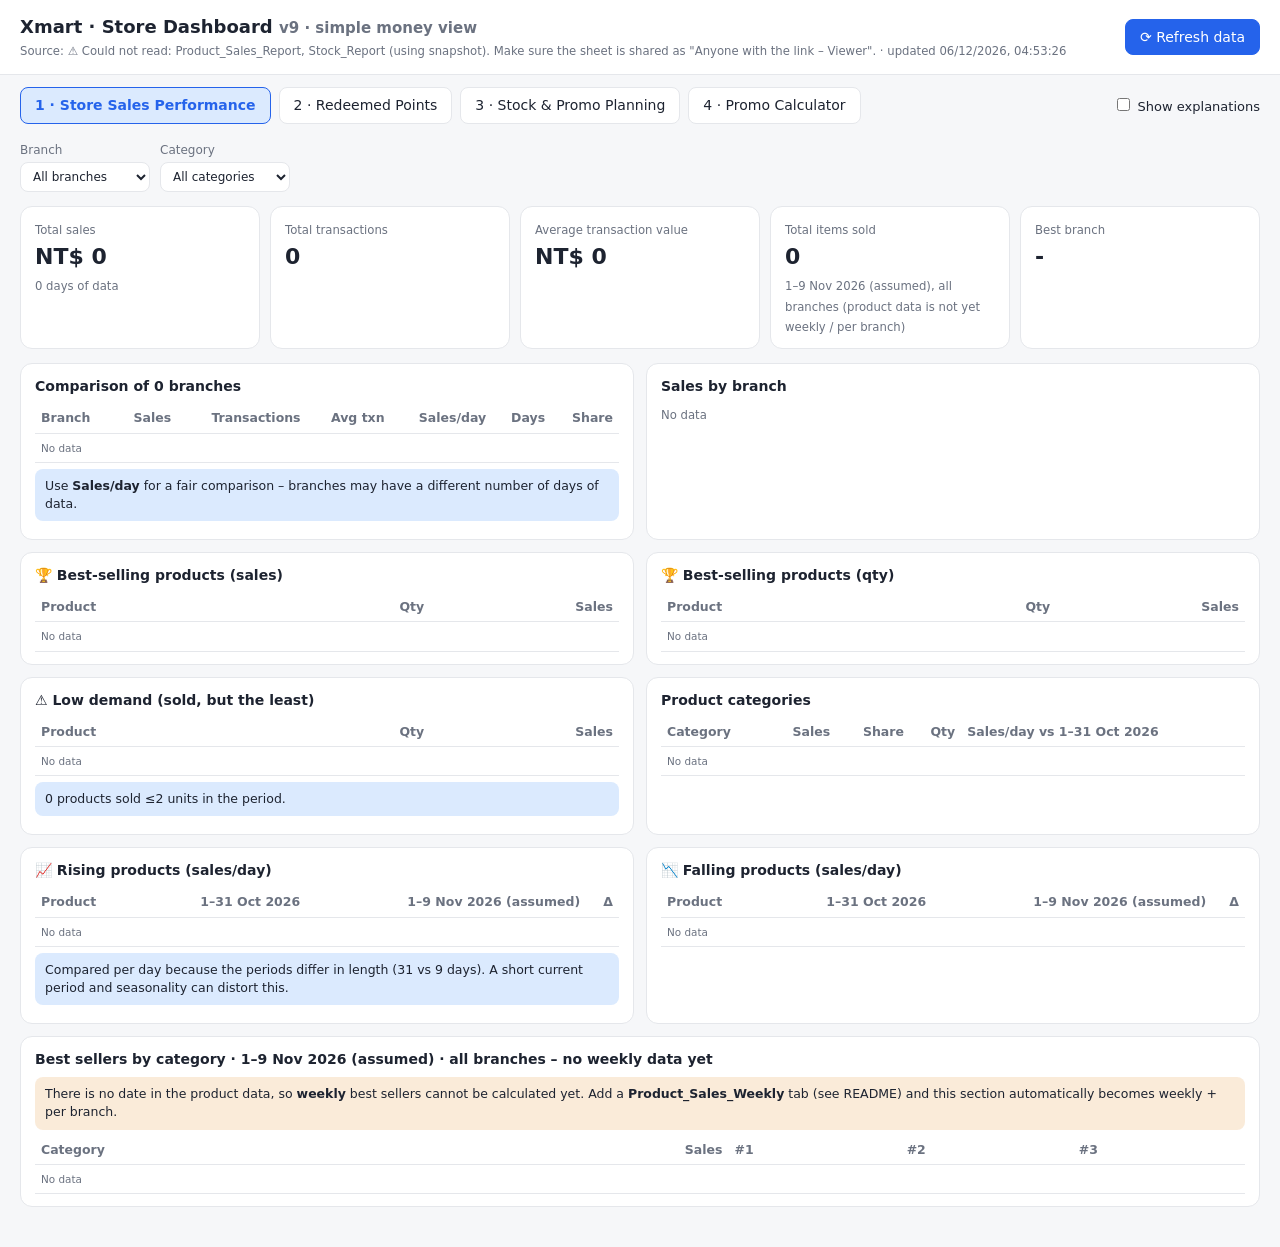
==== commit 7f8abed9: "Add files via upload" ====
--- a/index.html
+++ b/index.html
@@ -1,221 +1,261 @@
 <!doctype html>
-<html lang="en">
-<head>
-<meta charset="utf-8"><meta name="viewport" content="width=device-width,initial-scale=1">
-<title>Telecom POS Weekly Sales</title>
+<html lang="en"><head><meta charset="utf-8"><meta name="viewport" content="width=device-width,initial-scale=1">
+<title>Xmart Dashboard</title>
 <style>
-:root{--bg:#f5f7fb;--card:#fff;--ink:#172033;--muted:#6b7280;--line:#e5e9f0;--blue:#315efb;--green:#138a61;--red:#d14b55;--shadow:0 8px 28px rgba(28,39,66,.06)}
-*{box-sizing:border-box}body{margin:0;background:var(--bg);color:var(--ink);font:14px/1.5 Inter,ui-sans-serif,system-ui,-apple-system,Segoe UI,Roboto,Arial}
-.wrap{max-width:1400px;margin:auto;padding:28px 22px 60px}.top{display:flex;justify-content:space-between;align-items:flex-start;gap:18px;flex-wrap:wrap;margin-bottom:22px}
-h1{font-size:27px;line-height:1.2;margin:0 0 7px;letter-spacing:-.5px}.sub{color:var(--muted);max-width:720px}
-.actions{display:flex;gap:9px;flex-wrap:wrap}.btn{border:1px solid var(--line);background:#fff;padding:10px 14px;border-radius:10px;font-weight:650;cursor:pointer;color:var(--ink)}.btn.primary{background:var(--blue);border-color:var(--blue);color:white}.btn:disabled{opacity:.55;cursor:wait}
-.status{font-size:12px;color:var(--muted);margin-top:8px}
-.filters{display:flex;gap:10px;flex-wrap:wrap;background:var(--card);border:1px solid var(--line);border-radius:14px;padding:13px;margin:18px 0;box-shadow:var(--shadow)}
-select{border:1px solid var(--line);border-radius:9px;background:white;padding:9px 12px;color:var(--ink);min-width:150px}
-.grid{display:grid;grid-template-columns:repeat(4,minmax(0,1fr));gap:13px}.card{background:var(--card);border:1px solid var(--line);border-radius:15px;padding:17px;box-shadow:var(--shadow);min-width:0}
-.k-label{color:var(--muted);font-size:12px;font-weight:650}.k-value{font-size:29px;font-weight:780;letter-spacing:-.7px;margin-top:7px}.k-foot{font-size:12px;color:var(--muted);margin-top:4px}
-.section{margin-top:18px}.section-head{display:flex;align-items:center;justify-content:space-between;gap:12px;margin:0 0 10px}.section-head h2{font-size:17px;margin:0}.section-head span{font-size:12px;color:var(--muted)}
-.two{display:grid;grid-template-columns:1.4fr 1fr;gap:14px}.chartbox{height:280px;position:relative}.chartbox canvas{width:100%;height:100%}
-table{border-collapse:collapse;width:100%;font-size:13px}th,td{text-align:left;padding:10px 9px;border-bottom:1px solid var(--line);white-space:nowrap}th{color:var(--muted);font-size:11px;text-transform:uppercase;letter-spacing:.04em}td.num,th.num{text-align:right;font-variant-numeric:tabular-nums}.scroll{overflow:auto}
-.pill{display:inline-block;border-radius:20px;padding:3px 8px;font-size:11px;font-weight:700;background:#eef2ff;color:#334ecb}.good{color:var(--green)}.bad{color:var(--red)}
-.note{padding:12px 14px;border-radius:11px;background:#fff8e8;border:1px solid #f1dfb7;color:#755a1b;font-size:12px;margin-top:14px}.muted{color:var(--muted)}.targetcards{display:grid;grid-template-columns:repeat(5,minmax(0,1fr));gap:10px}.target{background:#f9faff;border:1px solid var(--line);border-radius:12px;padding:12px}.target b{display:block;font-size:13px}.target strong{font-size:21px;display:block;margin:6px 0 1px}.target small{color:var(--muted)}
-@media(max-width:900px){.grid{grid-template-columns:repeat(2,minmax(0,1fr))}.two{grid-template-columns:1fr}.targetcards{grid-template-columns:repeat(2,minmax(0,1fr))}}
-@media(max-width:560px){.wrap{padding:20px 13px}.grid{gap:8px}.card{padding:13px}.k-value{font-size:24px}.filters>*{width:100%}.targetcards{grid-template-columns:1fr 1fr}}
-</style>
-</head>
-<body>
-<div class="wrap">
-  <header class="top">
-    <div>
-      <h1>Telecom POS Weekly Sales</h1>
-      <div class="sub">Weekly telecom units sold by branch · POS only · Use the trend and store benchmarks to plan next week's and next month's minimum sales targets.</div>
-      <div class="status" id="status">Loading snapshot data…</div>
-    </div>
-    <div class="actions">
-      <button class="btn" id="refreshBtn">↻ Refresh from Google Sheets</button>
-      <button class="btn" id="csvBtn">↓ Export weekly CSV</button>
-    </div>
-  </header>
-
-  <div class="filters">
-    <select id="storeFilter"><option value="ALL">All stores</option></select>
-    <select id="periodFilter"><option value="ALL">All weeks</option></select>
-    <select id="productFilter"><option value="ALL">All telecom products</option></select>
-  </div>
-
-  <section class="grid">
-    <div class="card"><div class="k-label">Net telecom sold</div><div class="k-value" id="kTotal">—</div><div class="k-foot">pcs · selected filters</div></div>
-    <div class="card"><div class="k-label">Latest week</div><div class="k-value" id="kLatest">—</div><div class="k-foot" id="kLatestLabel">net pcs</div></div>
-    <div class="card"><div class="k-label">Change vs previous week</div><div class="k-value" id="kChange">—</div><div class="k-foot" id="kChangeLabel">latest complete week</div></div>
-    <div class="card"><div class="k-label">Suggested weekly target</div><div class="k-value" id="kTarget">—</div><div class="k-foot" id="kTargetLabel">pcs · based on recent average</div></div>
-  </section>
-
-  <section class="section two">
-    <div class="card">
-      <div class="section-head"><h2>Weekly sales trend</h2><span>Net quantity (pcs)</span></div>
-      <div class="chartbox"><canvas id="trendChart"></canvas></div>
-    </div>
-    <div class="card">
-      <div class="section-head"><h2>Store comparison</h2><span>Selected date range</span></div>
-      <div class="chartbox"><canvas id="storeChart"></canvas></div>
-    </div>
-  </section>
-
-  <section class="section card">
-    <div class="section-head"><h2>Store target recommendation</h2><span>Per-store planning benchmark</span></div>
-    <div class="targetcards" id="targetCards"></div>
-    <div class="status">Method: suggested target = average of the latest 4 available weekly periods; minimum benchmark = 80% of that average, rounded up. This is a planning guide, not a guaranteed forecast.</div>
-  </section>
-
-  <section class="section two">
-    <div class="card">
-      <div class="section-head"><h2>Weekly performance by store</h2><span>Net pcs</span></div>
-      <div class="scroll"><table id="weeklyTable"></table></div>
-    </div>
-    <div class="card">
-      <div class="section-head"><h2>Top telecom products</h2><span>Net pcs</span></div>
-      <div class="scroll"><table id="productTable"></table></div>
-    </div>
-  </section>
-
-  <div class="note" id="dataNote"><b>Data note:</b> POS data only. App sales are not included. Weekly analysis excludes any date range longer than 8 days to avoid counting an overlapping multi-week aggregate as a weekly result.</div>
-</div>
+:root{--bg:#f6f7f9;--card:#fff;--tx:#1d2330;--mut:#6b7280;--bd:#e5e7eb;--ac:#2563eb;--ac2:#dbeafe;--bad:#dc2626;--good:#16a34a;--warn:#d97706}
+@media(prefers-color-scheme:dark){:root{--bg:#10141c;--card:#1a2030;--tx:#e8ecf4;--mut:#9aa4b5;--bd:#2a3347;--ac:#60a5fa;--ac2:#1e3a5f;--bad:#f87171;--good:#4ade80;--warn:#fbbf24}}
+*{box-sizing:border-box}body{margin:0;background:var(--bg);color:var(--tx);font:14px/1.45 system-ui,"Noto Sans TC",sans-serif}
+header{display:flex;flex-wrap:wrap;gap:12px;align-items:center;justify-content:space-between;padding:14px 20px;background:var(--card);border-bottom:1px solid var(--bd);position:sticky;top:0;z-index:5}
+h1{font-size:18px;margin:0}small,.mut{color:var(--mut)}
+button{font:inherit;cursor:pointer;border:1px solid var(--bd);background:var(--card);color:var(--tx);padding:7px 14px;border-radius:8px}
+button.pri{background:var(--ac);border-color:var(--ac);color:#fff}button.on{background:var(--ac2);border-color:var(--ac);color:var(--ac);font-weight:600}
+nav{display:flex;gap:8px;padding:12px 20px;flex-wrap:wrap}main{padding:0 20px 40px;max-width:1280px;margin:auto}
+.filters{display:flex;flex-wrap:wrap;gap:10px;margin:6px 0 14px}.filters label{display:flex;flex-direction:column;font-size:12px;color:var(--mut);gap:3px}
+select,input{font:inherit;padding:6px 8px;border:1px solid var(--bd);border-radius:8px;background:var(--card);color:var(--tx);min-width:130px}
+.kpis{display:grid;grid-template-columns:repeat(auto-fit,minmax(170px,1fr));gap:10px;margin-bottom:14px}
+.kpi,.card{background:var(--card);border:1px solid var(--bd);border-radius:12px;padding:12px 14px}.kpi b{display:block;font-size:22px;margin:2px 0}
+.grid{display:grid;grid-template-columns:repeat(auto-fit,minmax(380px,1fr));gap:12px;margin-bottom:12px}.card h3{margin:0 0 8px;font-size:14px}
+.note{background:var(--ac2);border-radius:8px;padding:8px 10px;font-size:12.5px;margin:6px 0}.warn{background:rgba(217,119,6,.15)}
+table{width:100%;border-collapse:collapse;font-size:12.5px}th,td{padding:5px 6px;border-bottom:1px solid var(--bd);text-align:left;vertical-align:top}th{color:var(--mut);font-weight:600;position:sticky;top:0;background:var(--card)}
+td.n,th.n{text-align:right;white-space:nowrap}.sc{max-height:380px;overflow:auto}
+.br{display:grid;grid-template-columns:minmax(90px,200px) 1fr auto;gap:8px;align-items:center;margin:4px 0;font-size:12.5px}.bt{background:var(--bd);height:10px;border-radius:5px}.bt i{display:block;height:100%;background:var(--ac);border-radius:5px}
+.cols{display:flex;gap:6px;align-items:flex-end;height:170px;overflow-x:auto;padding-top:18px}.cols>div{flex:1;min-width:34px;display:flex;flex-direction:column;justify-content:flex-end;align-items:center;height:100%;position:relative}.cols i{width:100%;background:var(--ac);border-radius:4px 4px 0 0;display:block}.cols b{font-size:10px;position:absolute;top:-2px}.cols small{font-size:10px;margin-top:3px}
+details.help{margin:6px 0;font-size:12.5px;color:var(--mut)}details.help summary{cursor:pointer}details.help>div{background:var(--ac2);color:var(--tx);border-radius:8px;padding:8px 10px;margin-top:4px}td.lbl{max-width:420px}.psum{display:grid;grid-template-columns:repeat(auto-fit,minmax(150px,1fr));gap:8px;margin:2px 0 8px}.psum>div{background:var(--ac2);border-radius:8px;padding:6px 10px}.psum b{display:block;font-size:17px;margin:1px 0}details.pm{margin:4px 0}details.pm summary{cursor:pointer;font-size:12.5px;color:var(--mut)}
+.up{color:var(--good)}.dn{color:var(--bad)}.tag{padding:1px 7px;border-radius:9px;font-size:11px;background:var(--ac2)}.Low{color:var(--warn)}.Out{color:var(--bad)}.Healthy{color:var(--good)}
+</style></head><body>
+<header><div><h1>Xmart · Store Dashboard <small>v9 · simple money view</small></h1><small id="status">Loading…</small></div>
+<div><button class="pri" id="refresh">⟳ Refresh data</button></div></header>
+<nav id="nav"><button data-tab="sales">1 · Store Sales Performance</button><button data-tab="redeem">2 · Redeemed Points</button><button data-tab="stock">3 · Stock &amp; Promo Planning</button><button data-tab="promo">4 · Promo Calculator</button><label style="margin-left:auto;align-self:center;font-size:13px"><input type="checkbox" data-k="helpAll" style="min-width:0"> Show explanations</label></nav>
+<main id="app"></main>
 <script>
-const CONFIG = {
-  // Google Sheets ID from the spreadsheet link supplied in the conversation.
-  SHEET_ID: "1B0x_Xk7lepi1TszYM29gXXl4MamJ_r5fVybn-3n4VoA",
-  // Sheet tabs should match the five uploaded workbook tab names.
-  TABS: [
-    {tab:"30002 MF",code:"MF",store:"Minghu"},
-    {tab:"30003 DW",code:"DW",store:"Dewei"},
-    {tab:"709001 TN",code:"TN",store:"Tainan"},
-    {tab:"811001 DT",code:"DT",store:"Daxue"},
-    {tab:"829001 FN",code:"FN",store:"Hunei"}
-  ]
+/* ===== CONFIGURATION ===== */
+const CONFIG={
+  SHEET_ID:'1TdhmH-5Se1YWNbjzHorNL1C4gyCwPi1j4nb3MZ6e0aE',                 // ← paste your Google Sheet ID (the part between /d/ and /edit in its URL). Empty = use data/snapshot.json
+  TABS:{sales:['Sales_Data'],pts:['Point_Redemptions','Points_Redemptions','Points_History'],prod:['Product_Sales_Report','Product_Master'],stock:['Stock_Report','Stock_Data'],sp:['Product_Sales_Stats'],vs:['Voucher_Redemptions_By_Store','Copy of Point_Redemptions'],cat:['Category_Map'],prev:['Product_Master_Prev'],wk:['Product_Sales_Weekly']},
+  VS_MONTH:'2026-11',  // month covered by the Voucher_Redemptions_By_Store tab
+  CUR_DAYS:9,  CUR_LABEL:'1–9 Nov 2026 (assumed)',     // period covered by Product_Master
+  PREV_DAYS:31, PREV_LABEL:'1–31 Oct 2026',    // period covered by Product_Master_Prev (comparison for rising/falling products)
+  STORE_ALIAS:{'新竹明湖館':'Minghu','XMART MINGHU STORE':'Minghu','XM-HC-002':'Minghu','新竹德威館':'Dewei','XMART DEWEI STORE':'Dewei','XM-HC-003':'Dewei','高雄湖內長春館':'Hunei','XMART HUNEI STORE':'Hunei','XM-KH-002':'Hunei','高雄楠梓大學館':'Daxue','XMART DAXUE STORE':'Daxue','XM-KH-001':'Daxue','台南科工一館':'Tainan','X MART TAINAN BRANCH':'Tainan','XM-TN-001':'Tainan'},
+  HEALTHY_X:2,        // healthy stock = available ≥ safety stock × this number
+  SLOW_COVER_DAYS:45  // stock > N days of sales = promo candidate
 };
-let allRecords=[], dataNotes=[];
-const fmt=n=>Number(n||0).toLocaleString("en-US",{maximumFractionDigits:0});
-const parseDate=s=>new Date(String(s).replaceAll("/","-")+"T00:00:00");
-const key=(a,b)=>a+"|"+b;
-const validWeeks=()=>[...new Map(allRecords.filter(r=>r.is_week).map(r=>[key(r.start,r.end),{start:r.start,end:r.end,label:r.period}])).values()].sort((a,b)=>a.start.localeCompare(b.start));
-function parseSnapshot(s){allRecords=s.records||[];dataNotes=s.notes||[];populateFilters();render();document.getElementById("status").textContent="Source: uploaded POS snapshot · "+allRecords.length.toLocaleString()+" product-week rows";}
-function populateFilters(){
- const stores=[...new Map(allRecords.map(r=>[r.store_code,{code:r.store_code,name:r.store}])).values()];
- const sf=document.getElementById("storeFilter");const oldS=sf.value;sf.innerHTML='<option value="ALL">All stores</option>'+stores.map(s=>`<option value="${s.code}">${s.name}</option>`).join("");if(stores.some(s=>s.code===oldS))sf.value=oldS;
- const pf=document.getElementById("periodFilter");const oldP=pf.value;pf.innerHTML='<option value="ALL">All weeks</option>'+validWeeks().map(w=>`<option value="${w.start}|${w.end}">${w.label}</option>`).join("");if([...pf.options].some(o=>o.value===oldP))pf.value=oldP;
- const prod=[...new Map(allRecords.map(r=>[r.product_code,{code:r.product_code,name:r.product_name}])).values()].sort((a,b)=>a.name.localeCompare(b.name));
- const pr=document.getElementById("productFilter");const old=pr.value;pr.innerHTML='<option value="ALL">All telecom products</option>'+prod.map(p=>`<option value="${p.code}">${p.name}</option>`).join("");if(prod.some(p=>p.code===old))pr.value=old;
-}
-function filtered(){const s=document.getElementById("storeFilter").value,p=document.getElementById("periodFilter").value,pr=document.getElementById("productFilter").value;
- return allRecords.filter(r=>r.is_week&&(s==="ALL"||r.store_code===s)&&(p==="ALL"||p===key(r.start,r.end))&&(pr==="ALL"||r.product_code===pr));}
-function aggregate(rows,fields){const m=new Map();rows.forEach(r=>{const k=fields.map(f=>r[f]).join("|");m.set(k,(m.get(k)||0)+r.net_qty)});return m;}
-function sum(a){return a.reduce((x,y)=>x+y,0)}
-function latestPeriod(rows){const ps=[...new Set(rows.map(r=>key(r.start,r.end)))].sort();return ps[ps.length-1]}
-function render(){
- const rows=filtered(),weeks=validWeeks(),selectedStore=document.getElementById("storeFilter").value;
- const weekly=new Map();rows.forEach(r=>{const k=key(r.start,r.end);weekly.set(k,(weekly.get(k)||0)+r.net_qty)});
- const weekKeys=[...weekly.keys()].sort(),vals=weekKeys.map(k=>weekly.get(k));
- document.getElementById("kTotal").textContent=fmt(sum(rows.map(r=>r.net_qty)));
- const last=weekKeys[weekKeys.length-1],prev=weekKeys[weekKeys.length-2],lv=last?weekly.get(last):0,pv=prev?weekly.get(prev):0;
- document.getElementById("kLatest").textContent=last?fmt(lv):"—";
- document.getElementById("kLatestLabel").textContent=last?weeks.find(w=>key(w.start,w.end)===last)?.label+" · net pcs":"No weekly data";
- const delta=prev&&pv!==0?(lv-pv)/pv*100:null;
- document.getElementById("kChange").textContent=delta===null?"—":(delta>0?"+":"")+delta.toFixed(1)+"%";
- document.getElementById("kChange").className="k-value "+(delta===null?"":delta>=0?"good":"bad");
- document.getElementById("kChangeLabel").textContent=prev?`${fmt(lv-pv)} pcs vs previous week`:"Not enough weeks to compare";
- const targetRows=allRecords.filter(r=>r.is_week&&(selectedStore==="ALL"||r.store_code===selectedStore)&&(document.getElementById("productFilter").value==="ALL"||r.product_code===document.getElementById("productFilter").value));
- const targetMap=new Map();targetRows.forEach(r=>{const k=key(r.start,r.end);targetMap.set(k,(targetMap.get(k)||0)+r.net_qty)});
- const last4=[...targetMap.entries()].sort((a,b)=>a[0].localeCompare(b[0])).slice(-4).map(x=>x[1]),avg=last4.length?sum(last4)/last4.length:0;
- document.getElementById("kTarget").textContent=avg?fmt(Math.ceil(avg))+" pcs":"—";
- document.getElementById("kTargetLabel").textContent=last4.length?`Minimum benchmark: ${fmt(Math.ceil(avg*.8))} pcs · latest ${last4.length} weeks`:"Need weekly history";
- drawLine("trendChart",weekKeys.map(k=>weeks.find(w=>key(w.start,w.end)===k)?.label||k),vals);
- const byStore=new Map();rows.forEach(r=>byStore.set(r.store,(byStore.get(r.store)||0)+r.net_qty));
- drawBars("storeChart",[...byStore.keys()],[...byStore.values()]);
- renderTargets();renderWeeklyTable();renderProducts(rows);
- document.getElementById("dataNote").innerHTML="<b>Data note:</b> POS only. App data is not included. "+dataNotes.map(n=>escapeHtml(n)).join(" · ");
-}
-function renderTargets(){
- const stores=[...new Map(allRecords.map(r=>[r.store_code,{code:r.store_code,name:r.store}])).values()];
- const html=stores.map(s=>{
-  const rr=allRecords.filter(r=>r.store_code===s.code&&r.is_week&& (document.getElementById("productFilter").value==="ALL"||r.product_code===document.getElementById("productFilter").value));
-  const sums=new Map();rr.forEach(r=>{const k=key(r.start,r.end);sums.set(k,(sums.get(k)||0)+r.net_qty)});
-  const vals=[...sums.entries()].sort((a,b)=>a[0].localeCompare(b[0])).slice(-4).map(x=>x[1]);
-  const av=vals.length?sum(vals)/vals.length:0;
-  return `<div class="target"><b>${s.name}</b><strong>${av?fmt(Math.ceil(av))+" pcs":"—"}</strong><small>Suggested target</small><div class="muted" style="font-size:11px;margin-top:5px">Min: ${av?fmt(Math.ceil(av*.8))+" pcs":"—"}</div></div>`;
- }).join("");
- document.getElementById("targetCards").innerHTML=html;
-}
-function renderWeeklyTable(){
- const storeFilter=document.getElementById("storeFilter").value;
- const rows=allRecords.filter(r=>r.is_week&&(storeFilter==="ALL"||r.store_code===storeFilter)&&(document.getElementById("productFilter").value==="ALL"||r.product_code===document.getElementById("productFilter").value));
- const map=new Map();rows.forEach(r=>{let k=key(r.start,r.end);if(!map.has(k))map.set(k,{period:r.period,stores:{}});map.get(k).stores[r.store]= (map.get(k).stores[r.store]||0)+r.net_qty});
- const stores=[...new Set(rows.map(r=>r.store))];
- let h="<thead><tr><th>Week</th>"+stores.map(s=>`<th class='num'>${s}</th>`).join("")+"<th class='num'>Total</th></tr></thead><tbody>";
- [...map.entries()].sort((a,b)=>a[0].localeCompare(b[0])).forEach(([k,v])=>{let t=0;h+=`<tr><td>${v.period}</td>`+stores.map(s=>{let n=v.stores[s]||0;t+=n;return `<td class='num'>${fmt(n)}</td>`}).join("")+`<td class='num'><b>${fmt(t)}</b></td></tr>`});
- document.getElementById("weeklyTable").innerHTML=h+"</tbody>";
-}
-function renderProducts(rows){
- const m=new Map();rows.forEach(r=>m.set(r.product_name,(m.get(r.product_name)||0)+r.net_qty));
- const list=[...m.entries()].sort((a,b)=>b[1]-a[1]).slice(0,10);
- document.getElementById("productTable").innerHTML="<thead><tr><th>Product</th><th class='num'>Net pcs</th></tr></thead><tbody>"+list.map(([n,v])=>`<tr><td>${escapeHtml(n)}</td><td class='num'><b>${fmt(v)}</b></td></tr>`).join("")+"</tbody>";
-}
-function drawLine(id,labels,values){
- const c=document.getElementById(id),ctx=c.getContext("2d"),w=c.clientWidth,h=c.clientHeight,dpr=window.devicePixelRatio||1;c.width=w*dpr;c.height=h*dpr;ctx.scale(dpr,dpr);ctx.clearRect(0,0,w,h);
- const pad={l:42,r:14,t:16,b:45},cw=w-pad.l-pad.r,ch=h-pad.t-pad.b,max=Math.max(5,...values)*1.15;
- ctx.font="11px system-ui";ctx.strokeStyle="#e9edf4";ctx.fillStyle="#7b8495";ctx.lineWidth=1;
- for(let i=0;i<=4;i++){let y=pad.t+ch*i/4;ctx.beginPath();ctx.moveTo(pad.l,y);ctx.lineTo(w-pad.r,y);ctx.stroke();ctx.fillText(fmt(max*(1-i/4)),3,y+4)}
- if(!values.length)return;
- const pts=values.map((v,i)=>({x:pad.l+(values.length===1?cw/2:i*cw/(values.length-1)),y:pad.t+ch-(v/max)*ch}));
- ctx.strokeStyle="#315efb";ctx.lineWidth=2.5;ctx.beginPath();pts.forEach((p,i)=>i?ctx.lineTo(p.x,p.y):ctx.moveTo(p.x,p.y));ctx.stroke();
- pts.forEach((p,i)=>{ctx.fillStyle="#315efb";ctx.beginPath();ctx.arc(p.x,p.y,3.5,0,Math.PI*2);ctx.fill();if(labels.length<=12||i%2===0){ctx.fillStyle="#737d90";ctx.save();ctx.translate(p.x,h-10);ctx.rotate(-.35);ctx.fillText(labels[i],-15,0);ctx.restore()}});
-}
-function drawBars(id,labels,values){
- const c=document.getElementById(id),ctx=c.getContext("2d"),w=c.clientWidth,h=c.clientHeight,dpr=window.devicePixelRatio||1;c.width=w*dpr;c.height=h*dpr;ctx.scale(dpr,dpr);ctx.clearRect(0,0,w,h);
- const pad={l:42,r:12,t:12,b:35},cw=w-pad.l-pad.r,ch=h-pad.t-pad.b,max=Math.max(5,...values)*1.18;
- ctx.font="11px system-ui";ctx.fillStyle="#7b8495";ctx.strokeStyle="#e9edf4";
- for(let i=0;i<=4;i++){let y=pad.t+ch*i/4;ctx.beginPath();ctx.moveTo(pad.l,y);ctx.lineTo(w-pad.r,y);ctx.stroke();ctx.fillText(fmt(max*(1-i/4)),2,y+4)}
- const slot=labels.length?cw/labels.length:cw,bw=Math.min(40,slot*.55);
- values.forEach((v,i)=>{let bh=v/max*ch,x=pad.l+i*slot+(slot-bw)/2,y=pad.t+ch-bh;ctx.fillStyle="#6b83f7";ctx.fillRect(x,y,bw,bh);ctx.fillStyle="#667085";ctx.textAlign="center";ctx.fillText(labels[i],x+bw/2,h-12);ctx.fillText(fmt(v),x+bw/2,Math.max(10,y-5))});
-}
-function escapeHtml(s){return String(s).replace(/[&<>"']/g,c=>({"&":"&amp;","<":"&lt;",">":"&gt;",'"':"&quot;","'":"&#39;"}[c]))}
-function parseGviz(text){const json=JSON.parse(text.substring(text.indexOf("{"),text.lastIndexOf("}")+1));return (json.table.rows||[]).map(row=>(row.c||[]).map(c=>c? (c.f??c.v):""))}
-async function refreshSheets(){
- const btn=document.getElementById("refreshBtn");btn.disabled=true;btn.textContent="Refreshing…";
- try{
-  const combined=[];
-  for(const st of CONFIG.TABS){
-   const url=`https://docs.google.com/spreadsheets/d/${CONFIG.SHEET_ID}/gviz/tq?tqx=out:json&sheet=${encodeURIComponent(st.tab)}`;
-   const res=await fetch(url);if(!res.ok)throw new Error(`Could not read tab "${st.tab}" (${res.status}).`);
-   const rows=parseGviz(await res.text());if(!rows.length)throw new Error(`Tab "${st.tab}" is empty or inaccessible.`);
-   const header=rows[0].map(x=>String(x||"").trim());
-   const idx=(names)=>header.findIndex(h=>names.includes(h));
-   const iDate=idx(["Date Range"]),iCode=idx(["商品編號"]),iName=idx(["商品名稱"]),iSold=idx(["銷售數量"]),iReturn=idx(["退貨數量"]),iNet=idx(["銷售淨數量"]),iAmt=idx(["銷售金額"]),iNetAmt=idx(["銷售淨額"]);
-   if([iDate,iCode,iName,iSold,iReturn,iNet].some(i=>i<0))throw new Error(`Tab "${st.tab}" is missing required columns. Keep the same column headings as the Excel file.`);
-   let currentRange="";
-   rows.slice(1).forEach(row=>{
-    if(row[iDate])currentRange=String(row[iDate]);
-    const code=String(row[iCode]||"").trim();if(!code||code==="合計"||!currentRange)return;
-    const m=currentRange.match(/(\d{4}[/-]\d{2}[/-]\d{2})\s*-\s*(\d{4}[/-]\d{2}[/-]\d{2})/);if(!m)return;
-    const start=m[1].replaceAll("/","-"),end=m[2].replaceAll("/","-");
-    const days=(new Date(end)-new Date(start))/86400000;
-    combined.push({store_code:st.code,store:st.store,start,end,period:`${start.slice(5)} – ${end.slice(5)}`,product_code:code,product_name:String(row[iName]||""),sold_qty:Number(row[iSold]||0),return_qty:Number(row[iReturn]||0),net_qty:Number(row[iNet]||0),sales_amount:Number(row[iAmt]||0),net_amount:Number(row[iNetAmt]||0),is_week:days<=8});
-   });
-  }
-  if(!combined.length)throw new Error("No sales rows were found. Check the sheet tabs and data format.");
-  allRecords=combined;dataNotes=["Live data refreshed from Google Sheets.","App data is not included."];populateFilters();render();
-  document.getElementById("status").textContent="Source: Google Sheets · refreshed "+new Date().toLocaleString();
- }catch(e){document.getElementById("status").textContent="Refresh failed: "+e.message+" Showing the last loaded snapshot instead. Check that the spreadsheet is shared as Anyone with the link – Viewer and that tab names match."}
- finally{btn.disabled=false;btn.textContent="↻ Refresh from Google Sheets"}
-}
-document.getElementById("refreshBtn").addEventListener("click",refreshSheets);
-["storeFilter","periodFilter","productFilter"].forEach(id=>document.getElementById(id).addEventListener("change",render));
-document.getElementById("csvBtn").addEventListener("click",()=>{
- const rows=filtered(),map=new Map();rows.forEach(r=>{let k=key(r.start,r.end);if(!map.has(k))map.set(k,{start:r.start,end:r.end,stores:{}});map.get(k).stores[r.store]= (map.get(k).stores[r.store]||0)+r.net_qty});
- const stores=[...new Set(rows.map(r=>r.store))],out=[["Week start","Week end",...stores,"Total"]];
- [...map.values()].sort((a,b)=>a.start.localeCompare(b.start)).forEach(x=>{let v=stores.map(s=>x.stores[s]||0);out.push([x.start,x.end,...v,v.reduce((a,b)=>a+b,0)])});
- const csv=out.map(r=>r.map(v=>'"'+String(v).replaceAll('"','""')+'"').join(",")).join("\n"),blob=new Blob([csv],{type:"text/csv;charset=utf-8"}),a=document.createElement("a");a.href=URL.createObjectURL(blob);a.download="telecom-pos-weekly.csv";a.click();URL.revokeObjectURL(a.href);
-});
-fetch("data/snapshot.json").then(r=>r.json()).then(parseSnapshot).catch(()=>{document.getElementById("status").textContent="Could not load snapshot.json. Keep the data folder beside index.html.";});
-window.addEventListener("resize",()=>{if(allRecords.length)render()});
-</script>
-</body></html>+/* ======================== */
+const $=s=>document.querySelector(s),esc=s=>String(s??'').replace(/[&<>"]/g,c=>({'&':'&amp;','<':'&lt;','>':'&gt;','"':'&quot;'}[c]));
+const sn=n=>CONFIG.STORE_ALIAS[String(n??'').trim()]||String(n??'').trim();
+const N=v=>{const x=parseFloat(String(v??'').replace(/,/g,''));return isNaN(x)?0:x},f0=n=>Math.round(n).toLocaleString('en-US'),money=n=>'NT$ '+f0(n),pc=n=>(n*100).toFixed(1)+'%';
+const sum=(a,f)=>a.reduce((s,x)=>s+f(x),0),uniq=a=>[...new Set(a)];
+const iso=d=>d.getFullYear()+'-'+String(d.getMonth()+1).padStart(2,'0')+'-'+String(d.getDate()).padStart(2,'0');
+const nd=s=>{s=String(s).trim();if(/^\d{4}-\d\d-\d\d/.test(s))return s.slice(0,10);const d=new Date(s);return isNaN(d)?'':iso(d)};
+const wkOf=s=>{const x=new Date(s+'T00:00:00');x.setDate(x.getDate()-(x.getDay()+6)%7);return iso(x)};
+function parseCSV(t){const r=[];let row=[],v='',q=false;for(let i=0;i<t.length;i++){const c=t[i];if(q){if(c=='"'){if(t[i+1]=='"'){v+='"';i++}else q=false}else v+=c}else if(c=='"')q=true;else if(c==','){row.push(v);v=''}else if(c=='\n'){row.push(v);r.push(row);row=[];v=''}else if(c!='\r')v+=c}if(v!==''||row.length){row.push(v);r.push(row)}return r}
+const objs=t=>(t[0]?t.slice(1).map(r=>Object.fromEntries(t[0].map((h,i)=>[h,r[i]]))):[]);
+/* ---------- load ---------- */
+const OK={sp:t=>t[0]?.includes('Amount sold')&&t[0].includes('Cash (member) qty'),vs:t=>t[0]?.includes('Voucher qty')&&t[0].includes('Store name')&&!t[0].includes('Cash (member) qty'),sales:t=>t[0]?.includes('營業總額'),pts:t=>t[0]?.includes('Transaction Type'),prod:t=>t[0]?.[0]=='商品編號'&&t[0].length>=11,stock:t=>t[0]?.includes('可用庫存'),cat:t=>t[0]?.includes('大分類'),prev:t=>t[0]?.[0]=='商品編號'&&t[0].length>=11,wk:t=>t[0]?.includes('銷售淨額')};
+const CORE=['prod','stock'];let D={},S={tab:'sales'};
+async function live(name){const r=await fetch(`https://docs.google.com/spreadsheets/d/${CONFIG.SHEET_ID}/gviz/tq?tqx=out:csv&headers=1&sheet=${encodeURIComponent(name)}&_=${Date.now()}`);if(!r.ok)throw Error(r.status);const t=parseCSV(await r.text());while(t.length&&t[0].every(c=>!String(c).trim()))t.shift();return t}
+async function load(){
+  $('#status').textContent='Loading data…';
+  let snap={};const em=document.getElementById('embedded');if(em)try{snap=JSON.parse(em.textContent)}catch(e){}
+  if(!Object.keys(snap).length)try{snap=await (await fetch('data/snapshot.json?'+Date.now())).json()}catch(e){}
+  if(!Object.keys(snap).length&&!CONFIG.SHEET_ID){$('#status').textContent='No data: snapshot not found.';return}
+  const T={};for(const k in CONFIG.TABS){const n=CONFIG.TABS[k].find(n=>snap[n]);T[k]=n?snap[n]:[]}let src='Snapshot (data/snapshot.json)',fail=[],how={};
+  if(CONFIG.SHEET_ID){await Promise.all(Object.keys(CONFIG.TABS).map(async k=>{let got=false;for(const n of CONFIG.TABS[k]){try{const t=await live(n);if(OK[k](t)){T[k]=t;got=true;how[k]='live';break}}catch(e){}}if(!got){how[k]=T[k].length?'snapshot':'missing';if(CORE.includes(k))fail.push(CONFIG.TABS[k][0])}}));
+    src=fail.length?'⚠ Could not read: '+fail.join(', ')+' (using snapshot). Make sure the sheet is shared as "Anyone with the link – Viewer".':'Google Sheets'+' · live: '+Object.keys(how).filter(k=>how[k]=='live').map(k=>CONFIG.TABS[k][0]).join(', ')+(Object.keys(how).some(k=>how[k]=='snapshot')?' · from snapshot (tab not found in sheet): '+Object.keys(how).filter(k=>how[k]=='snapshot').map(k=>CONFIG.TABS[k][0]).join(', '):'')}
+  build(T);$('#status').textContent='Source: '+src+' · updated '+new Date().toLocaleString('en-GB');render()}
+function prodMap(t){const m=new Map();(t||[]).slice(1).forEach(r=>{const id=String(r[0]).trim();if(/^X/.test(id))m.set(id,{id,name:r[1],q:N(r[9]),a:N(r[10])})});return m}
+function build(T){
+  let last='';D.sales=(T.sales||[]).slice(1).filter(r=>N(r[6])||N(r[5])).map(r=>{if(r[0])last=nd(r[0]);return{d:last,w:wkOf(last),store:sn(r[4]),tx:N(r[5]),amt:N(r[6])}});
+  D.sp=(T.sp||[]).slice(1).filter(r=>r[2]).map(r=>({store:sn(r[1]||r[0]),id:String(r[2]).trim(),name:r[3],mem:N(r[4]),q:N(r[7]),a:N(r[8]),tx:N(r[9])}));D.spIdx=new Map();D.sp.forEach(x=>D.spIdx.set(x.id+'|'+x.store,x));
+  const bs={};(D.sp.length?D.sp.map(x=>({store:x.store,amt:x.a})):D.sales).forEach(s=>bs[s.store]=(bs[s.store]||0)+s.amt);D.stores=Object.keys(bs).sort((a,b)=>bs[b]-bs[a]);
+  D.prod=prodMap(T.prod);D.prev=prodMap(T.prev);
+  const ch=T.cat[0]||[],ib=ch.indexOf('大分類'),im=ch.indexOf('中分類');D.cat=new Map(T.cat.slice(1).map(r=>[String(r[0]).trim(),{big:r[ib]||'(Uncategorized)',mid:r[im]}]));
+  const h=T.stock[0]||[],ix=n=>h.indexOf(n),ic=ix('大分類名稱');
+  D.stock=T.stock.slice(1).filter(r=>r[ix('門市')]).map(r=>{const id=String(r[ix('商品編號')]).trim(),avail=N(r[ix('可用庫存')]),safety=N(r[ix('安全庫存')]);const big=(ic>=0&&r[ic])||D.cat.get(id)?.big||'(Uncategorized)';if(ic>=0&&r[ic])D.cat.set(id,{big});return{store:sn(r[ix('門市')]),id,name:r[ix('商品名稱')],avail,a:Math.max(avail,0),safety,price:N(r[ix('售價')]),cost:N(r[ix('成本')]),big}});
+  D.wk=objs(T.wk).map(o=>{const g=(...k)=>{for(const x of k)if(o[x]!==undefined&&o[x]!=='')return o[x];return''};const d=nd(g('Week_Start','Week','Date','日期'));return{w:d?wkOf(d):'',store:g('Store','門市','門市名稱'),id:String(g('商品編號','Product_ID')).trim(),name:g('商品名稱','Product_Name'),q:N(g('銷售淨數量','Qty')),a:N(g('銷售淨額','Amount'))}}).filter(x=>x.w);
+  D.nameCat=new Map();D.nameInfo=new Map();D.stock.forEach(r=>{const k=nk(r.name);if(k&&r.big&&!D.nameCat.has(k))D.nameCat.set(k,r.big);if(k&&r.price>0&&!D.nameInfo.has(k))D.nameInfo.set(k,{price:r.price,cost:r.cost})});_rc.clear();_ni.clear();
+  const raw=objs(T.pts).map(o=>{const m=String(o['Message']||'');let type,status;
+    if(/reversed/i.test(m)){type='Reversal';status='reversed'}else if(/^User claiming voucher/.test(m)){type='Voucher';status='completed'}else if(/order points held/.test(m)){type='LELE Marketplace';status='held'}else if(/LELE marketplace/i.test(m)){type='LELE Marketplace';status='completed'}else{type='Lainnya';status='completed'}
+    let meta={};try{meta=JSON.parse(o['Metadata']||'{}')}catch(e){}
+    const items=type=='Voucher'?[meta.voucher_name||m.replace(/^User claiming voucher - /,'')]:((meta.product_names||[]).length?meta.product_names:['—']),lk=type=='Voucher'?[(meta.voucher_name_translations||{})['zh-tw']||items[0]]:items,cats=lk.map((n,i)=>n=='—'?'(no item info)':rcat(n,type,items[i])),prod=items.join(', '),d=String(o['Transaction Date']||'');
+    return{pts:Math.abs(N(o['Points'])),d:d.slice(0,10),month:d.slice(0,7),src:o['Source']||'(no source)',store:sn(o['Store Name']),type,status,prod,items,cats,infos:lk.map((n,i)=>n=='—'?null:ninfo(n,items[i])),vk:nk(lk[0]),order:meta.order_id}});
+  const vh=(T.vs||[])[0]||[],vi=n=>vh.indexOf(n);
+  D.vs=(T.vs||[]).slice(1).filter(r=>r[vi('Product code')]).map(r=>({store:sn(r[vi('Store name')]||r[vi('Store code')]),id:String(r[vi('Product code')]).trim(),name:r[vi('Product name')],q:N(r[vi('Voucher qty')]),tq:N(r[vi('Total qty')]),a:N(r[vi('Amount sold')])}));
+  const va=new Map();raw.filter(r=>r.type=='Voucher'&&r.status=='completed').forEach(r=>{const g=va.get(r.vk)||{n:0,p:0};g.n++;g.p+=r.pts;va.set(r.vk,g)});D.vAvg=va;
+  const done=new Set(raw.filter(r=>r.status=='completed'&&r.order).map(r=>r.order));D.pts=raw.filter(r=>!(r.status=='held'&&done.has(r.order)));D.ptsDupHold=raw.length-D.pts.length}
+/* ---------- ui helpers ---------- */
+const kpi=(l,v,s='')=>`<div class="kpi"><small>${l}</small><b>${v}</b><small>${s}</small></div>`;
+const card=(t,b,x='')=>`<div class="card" ${x}><h3>${t}</h3>${b}</div>`;
+const bars=(rows,fmt=f0)=>{const mx=Math.max(...rows.map(r=>r[1]),1);return rows.length?rows.map(r=>`<div class="br"><span title="${esc(r[0])}">${esc(String(r[0]).slice(0,34))}</span><div class="bt"><i style="width:${Math.max(r[1]/mx*100,1)}%"></i></div><span>${fmt(r[1])}</span></div>`).join(''):'<small>No data</small>'};
+const cols=(rows,fmt=f0)=>{const mx=Math.max(...rows.map(r=>r[1]),1);return`<div class="cols">${rows.map(r=>`<div><b>${fmt(r[1])}</b><i style="height:${Math.max(r[1]/mx*85,1)}%"></i><small>${esc(r[0])}</small></div>`).join('')}</div>`};
+const tbl=(h,rows,nc=[])=>`<div class="sc"><table><tr>${h.map((x,i)=>`<th class="${nc.includes(i)?'n':''}">${x}</th>`).join('')}</tr>${rows.map(r=>`<tr>${r.map((x,i)=>`<td class="${nc.includes(i)?'n':''}">${x}</td>`).join('')}</tr>`).join('')||`<tr><td colspan="${h.length}"><small>No data</small></td></tr>`}</table></div>`;
+const sel=(k,l,opts,v)=>`<label>${l}<select data-k="${k}">${opts.map(o=>`<option value="${esc(o[0])}"${o[0]==v?' selected':''}>${esc(o[1])}</option>`).join('')}</select></label>`;
+const chg=x=>x==null?'<span class="tag">new</span>':`<span class="${x>=0?'up':'dn'}">${x>=0?'▲':'▼'} ${Math.abs(x*100).toFixed(0)}%</span>`;
+const group=(a,kf,init,add)=>{const m=new Map();a.forEach(x=>{const k=kf(x);if(!m.has(k))m.set(k,init());add(m.get(k),x)});return m};
+var help=(key,title,html)=>`<details class="help" data-h="${key}" ${S.helpAll||(S.help&&S.help[key])?'open':''}><summary>ℹ ${title}</summary><div>${html}</div></details>`;
+document.addEventListener('toggle',e=>{const k=e.target.dataset&&e.target.dataset.h;if(k){S.help=S.help||{};S.help[k]=e.target.open}},true);
+const nk=x=>String(x||'').toLowerCase().replace(/[^a-z0-9\u4e00-\u9fff]/g,''),TEL=/PREPAID|INTERNET CARD|上網卡|儲值卡|TOP-UP/i,CAT_EN={'冷凍冰品':'Frozen / ice cream','常溫飲料':'Ambient drinks','休閒食品':'Snacks','乾貨與常備食品':'Dry & staple food','個人家居用品':'Personal & home care','營業與門市用品':'Store supplies'},catLabel=c=>CAT_EN[c]?CAT_EN[c]+' · '+c:c,_rc=new Map();
+function rcat(n,type,alt){n=String(n||'');const t=n+' '+String(alt||'');if(TEL.test(t))return 'Telecom (SIM / top-up)';const k=nk(n);if(_rc.has(k))return _rc.get(k);let c=D.nameCat.get(k);if(!c&&k.length>5)for(const [kk,v] of D.nameCat)if(kk.length>5&&(kk.includes(k)||k.includes(kk))){c=v;break}
+  if(!c&&/AICE|ice pop|ice cream|ice bar/i.test(t))c='冷凍冰品';if(!c&&/sparkling water|juice|tea\b|coffee|coconut water|milk drink/i.test(t))c='常溫飲料';
+  c=c||(type=='Voucher'?'Other (voucher)':'Other (LELE)');_rc.set(k,c);return c}
+const _ni=new Map();
+function ninfo(n,alt){const ks=[nk(n),nk(alt)].filter(Boolean);for(const k of ks)if(_ni.has(k)&&_ni.get(k))return _ni.get(k);let r=null;for(const k of ks){r=D.nameInfo.get(k)||null;if(!r&&k.length>5)for(const [kk,v] of D.nameInfo)if(kk.length>5&&(kk.includes(k)||k.includes(kk))){r=v;break}if(r)break}ks.forEach(k=>_ni.set(k,r));return r}
+const bigOf=id=>D.cat.get(id)?.big||'(Uncategorized)';
+/* ---------- 1. SALES ---------- */
+function rSales(){
+  const useSP=D.sp.length>0,wks=useSP?[]:uniq(D.sales.map(s=>s.w)).sort(),inCat=id=>!S.cat||bigOf(id)==S.cat,n=D.stores.length,div=S.store?n:1;
+  const cats=uniq([...D.prod.keys(),...D.sp.map(x=>x.id)].map(bigOf)).sort(),sw=D.sales.filter(s=>!S.week||s.w==S.week),spS=D.sp.filter(x=>!S.store||x.store==S.store);
+  let st,tot,tx=0,items,itSub='';
+  if(useSP){st=[...group(D.sp,x=>x.store,()=>({amt:0,q:0,sku:new Set()}),(g,x)=>{g.amt+=x.a;g.q+=x.q;if(x.q>0)g.sku.add(x.id)})].sort((a,b)=>b[1].amt-a[1].amt);tot=sum(spS,x=>x.a);items=sum(spS,x=>x.q);itSub=CONFIG.CUR_LABEL}
+  else{const ss=sw.filter(s=>!S.store||s.store==S.store);tot=sum(ss,s=>s.amt);tx=sum(ss,s=>s.tx);st=[...group(sw,s=>s.store,()=>({amt:0,tx:0,days:new Set()}),(g,s)=>{g.amt+=s.amt;g.tx+=s.tx;g.days.add(s.d)})].sort((a,b)=>b[1].amt-a[1].amt);
+    if(D.wk.length){items=sum(D.wk.filter(x=>(!S.week||x.w==S.week)&&(!S.store||x.store==S.store)),x=>x.q);itSub='from Product_Sales_Weekly'}else{items=sum([...D.prod.values()],p=>p.q);itSub=`${CONFIG.CUR_LABEL}, all branches (product data is not yet weekly / per branch)`}}
+  const all=sum(st,x=>x[1].amt),base=useSP?[...group(spS,x=>x.id,()=>({q:0,a:0,name:''}),(g,x)=>{g.q+=x.q;g.a+=x.a;g.name=x.name})].map(([id,g])=>({id,...g})):[...D.prod.values()];
+  const P=base.filter(p=>inCat(p.id)),bm=new Map(base.map(p=>[p.id,p])),pr=p=>`${esc(p.name)}<br><small>${p.id}</small>`;
+  const ids=uniq([...bm.keys(),...D.prev.keys()]).filter(inCat).map(id=>{const c=bm.get(id),p=D.prev.get(id),cr=(c?.a||0)/CONFIG.CUR_DAYS,pr=(p?.a||0)/CONFIG.PREV_DAYS/div;return{name:(c||p).name,cr,pr,d:cr-pr,pc:pr>0?cr/pr-1:null}});
+  const row=x=>[esc(x.name),f0(x.pr),f0(x.cr),chg(x.pc)];
+  const cg=[...group(base,p=>bigOf(p.id),()=>({a:0,q:0,pa:0}),(g,p)=>{g.a+=p.a;g.q+=p.q})];D.prev.forEach(p=>{const g=cg.find(x=>x[0]==bigOf(p.id));if(g)g[1].pa+=p.a/div});cg.sort((a,b)=>b[1].a-a[1].a);const ca=sum(cg,x=>x[1].a);
+  let bsSrc,bsLabel;if(D.wk.length){const wl=uniq(D.wk.map(x=>x.w)).sort(),w=S.week||wl[wl.length-1];bsSrc=[...group(D.wk.filter(x=>x.w==w&&(!S.store||x.store==S.store)),x=>x.id,()=>({q:0,a:0,name:''}),(g,x)=>{g.q+=x.q;g.a+=x.a;g.name=x.name;})].map(([id,g])=>({id,...g}));bsLabel=`Week ${w}${S.store?' · '+S.store:' · all branches'}`}else{bsSrc=base;bsLabel=`${CONFIG.CUR_LABEL}${S.store?' · '+S.store:' · all branches'} – no weekly data yet`}
+  const bc=[...group(bsSrc,p=>bigOf(p.id),()=>[],(g,p)=>g.push(p))].map(([c,l])=>[c,l.sort((a,b)=>b.a-a.a).slice(0,3),sum(l,x=>x.a)]).sort((a,b)=>b[2]-a[2]).filter(x=>!S.cat||x[0]==S.cat);
+  const wkTop=D.wk.length?bsSrc.filter(p=>inCat(p.id)).sort((a,b)=>b.q-a.q).slice(0,10):[];
+  const byBranch=useSP?D.stores.map(b=>[b,[...group(D.sp.filter(x=>x.store==b&&inCat(x.id)),x=>x.id,()=>({a:0,q:0,name:''}),(g,x)=>{g.a+=x.a;g.q+=x.q;g.name=x.name})].sort((a,c)=>c[1].q-a[1].q).slice(0,5)]):[];
+  const mem=useSP?sum(spS,x=>x.mem)/(sum(spS,x=>x.q)||1):0;
+  return `<div class="filters">${wks.length?sel('week','Week (Monday)',[['','All weeks'],...wks.map(w=>[w,w])],S.week):''}${sel('store','Branch',[['','All branches'],...D.stores.map(s=>[s,s])],S.store)}${sel('cat','Category',[['','All categories'],...cats.map(c=>[c,c])],S.cat)}</div>
+  <div class="kpis">${kpi('Total sales',money(tot),useSP?CONFIG.CUR_LABEL:`${uniq(sw.map(s=>s.d)).length} days of data`)}${useSP?kpi('Total items sold',f0(items),'SKUs sold: '+f0(uniq(spS.filter(x=>x.q>0).map(x=>x.id)).length))+kpi('Average price per item',money(items?tot/items:0))+kpi('Member purchases',pc(mem),'of items sold (cash member)'):kpi('Total transactions',f0(tx))+kpi('Average transaction value',money(tx?tot/tx:0))+kpi('Total items sold',f0(items),itSub)}${kpi('Best branch',esc(st[0]?.[0]||'-'),st[0]?money(st[0][1].amt):'')}</div>
+  ${useSP?help('sp1','Why are transactions and weekly trend missing?',`Branch × product data has no dates and no daily transaction counts, so <b>transactions, average transaction value and weekly sales trend</b> need a daily <b>Sales_Data</b> tab (date × branch). Period assumed: <b>${CONFIG.CUR_LABEL}</b> – set <code>CUR_DAYS</code> in CONFIG to the real number of days.`):''}
+  <div class="grid">${card('Comparison of '+n+' branches',useSP?tbl(['Branch','Sales','Items sold','SKUs sold','Avg price/item','Sales/day','Share'],st.map(([b,g])=>[esc(b),f0(g.amt),f0(g.q),f0(g.sku.size),f0(g.q?g.amt/g.q:0),f0(g.amt/CONFIG.CUR_DAYS),pc(g.amt/(all||1))]),[1,2,3,4,5,6]):tbl(['Branch','Sales','Transactions','Avg txn','Sales/day','Days','Share'],st.map(([b,g])=>[esc(b),f0(g.amt),f0(g.tx),f0(g.tx?g.amt/g.tx:0),f0(g.amt/g.days.size),g.days.size,pc(g.amt/(all||1))]),[1,2,3,4,5,6])+`<div class="note">Use <b>Sales/day</b> for a fair comparison – branches may have a different number of days of data.</div>`)}
+  ${card('Sales by branch',bars(st.map(([b,g])=>[b,g.amt]),money))}</div>
+  ${wks.length?`<div class="grid">${card('Weekly trend by branch',tbl(['Week','Days',...D.stores.map(esc),'Total'],wks.map(w=>{const r=D.sales.filter(s=>s.w==w);return[w,uniq(r.map(s=>s.d)).length,...D.stores.map(b=>f0(sum(r.filter(s=>s.store==b),s=>s.amt))),f0(sum(r,s=>s.amt))]}),D.stores.map((_,i)=>i+1).concat([D.stores.length+1,D.stores.length+2])))}${card('Total sales per week',cols(wks.map(w=>[w.slice(5),sum(D.sales.filter(s=>s.w==w),s=>s.amt)])))}</div>`:''}
+  <div class="grid">${card('🏆 Best-selling products (sales)'+(S.store?' · '+esc(S.store):''),tbl(['Product','Qty','Sales'],[...P].sort((a,b)=>b.a-a.a).slice(0,15).map(p=>[pr(p),f0(p.q),f0(p.a)]),[1,2]))}${card('🏆 Best-selling products (qty)'+(S.store?' · '+esc(S.store):''),tbl(['Product','Qty','Sales'],[...P].sort((a,b)=>b.q-a.q).slice(0,15).map(p=>[pr(p),f0(p.q),f0(p.a)]),[1,2]))}</div>
+  ${useSP?card('Top 5 products per branch (by qty)',tbl(['Branch','Top 5'],byBranch.map(([b,l])=>[esc(b),l.map(([id,g],i)=>`${i+1}. ${esc(g.name)} <small>(${f0(g.q)})</small>`).join('<br>')])) ):''}
+  <div class="grid">${card('⚠ Low demand (sold, but the least)',tbl(['Product','Qty','Sales'],P.filter(p=>p.q>0&&p.a>0).sort((a,b)=>a.q-b.q||a.a-b.a).slice(0,15).map(p=>[pr(p),f0(p.q),f0(p.a)]),[1,2])+`<div class="note">${f0(P.filter(p=>p.q>0&&p.q<=2).length)} products sold ≤2 units in the period.</div>`)}${card('Product categories',tbl(['Category','Sales','Share','Qty','Sales/day vs '+CONFIG.PREV_LABEL],cg.map(([c,g])=>[esc(c),f0(g.a),pc(g.a/(ca||1)),f0(g.q),chg(g.pa>0?(g.a/CONFIG.CUR_DAYS)/(g.pa/CONFIG.PREV_DAYS)-1:null)]),[1,2,3]))}</div>
+  <div class="grid">${card('📈 Rising products (sales/day)',tbl(['Product',CONFIG.PREV_LABEL,CONFIG.CUR_LABEL,'Δ'],ids.filter(x=>x.d>0).sort((a,b)=>b.d-a.d).slice(0,12).map(row),[1,2,3])+`<div class="note">Compared per day because the periods differ in length (${CONFIG.PREV_DAYS} vs ${CONFIG.CUR_DAYS} days).${S.store?' Previous period is chain-wide ÷ '+n+' branches (estimate).':''} A short current period and seasonality can distort this.</div>`)}${card('📉 Falling products (sales/day)',tbl(['Product',CONFIG.PREV_LABEL,CONFIG.CUR_LABEL,'Δ'],ids.filter(x=>x.d<0).sort((a,b)=>a.d-b.d).slice(0,12).map(row),[1,2,3]))}</div>
+  ${card('Best sellers by category · '+esc(bsLabel),(D.wk.length?'':`<div class="note warn">There is no date in the product data, so <b>weekly</b> best sellers cannot be calculated yet. Add a <b>Product_Sales_Weekly</b> tab (see README) and this section automatically becomes weekly + per branch.</div>`)+(wkTop.length?`<h3>Top 10 this week (qty)</h3>`+tbl(['Product','Qty','Sales'],wkTop.map(p=>[pr(p),f0(p.q),f0(p.a)]),[1,2]):'')+tbl(['Category','Sales','#1','#2','#3'],bc.map(([c,l,t])=>[esc(c),f0(t),...[0,1,2].map(i=>l[i]?`${esc(l[i].name)} <small>(${f0(l[i].q)})</small>`:'')]),[1]))}`}
+/* ---------- 2. REDEEM ---------- */
+function rRedeem(){
+  const vsAll=D.vs,stores=D.stores,vcats=uniq(vsAll.map(x=>bigOf(x.id))).sort(),VS=vsAll.filter(x=>(!S.ps||x.store==S.ps)&&(!S.pk||bigOf(x.id)==S.pk));
+  const vsEst=x=>{const k=nk(x.name);let g=D.vAvg.get(k);if(!g&&k.length>5)for(const [kk,v] of D.vAvg)if(kk.length>5&&(kk.includes(k)||k.includes(kk))){g=v;break}return g?x.q*g.p/g.n:null};
+  const rows=VS.map(x=>{const i=pinfo(x.id);return{...x,price:i.price,cost:i.cost,pay:x.q*i.cost,val:x.q*i.price,est:vsEst(x),cat:bigOf(x.id)}});
+  const vq=sum(rows,x=>x.q),vPay=sum(rows,x=>x.pay),vVal=sum(rows,x=>x.val),vEst=sum(rows.filter(x=>x.est!=null),x=>x.est),vUm=sum(rows.filter(x=>x.est==null),x=>x.q);
+  const storeQ={};D.sp.forEach(x=>storeQ[x.store]=(storeQ[x.store]||0)+x.q);const allQ=S.ps?(storeQ[S.ps]||0):sum(Object.values(storeQ),v=>v);
+  const G=(kf,init)=>[...group(rows,kf,()=>({q:0,pay:0,val:0,e:0,um:0,name:'',price:0,cost:0}),(g,x)=>{g.q+=x.q;g.pay+=x.pay;g.val+=x.val;if(x.est==null)g.um+=x.q;else g.e+=x.est;g.name=x.name;g.price=x.price;g.cost=x.cost})].sort((a,b)=>b[1].q-a[1].q);
+  const byStore=G(x=>x.store),byCat=G(x=>x.cat),byProd=G(x=>x.id),estT=g=>f0(g.e)+(g.um?' <small>(+'+g.um+' unmatched)</small>':'');
+  const tPay=th('Budget used (成本)','Cost (成本) × vouchers. The money we spent on the products we gave away.'),tVal=th('What we lose (售價)','Selling price (售價) × vouchers. What customers would normally have paid us.'),tEst=th('Est. points','Estimate: vouchers used × average points of the same voucher in the points log.');
+  const top=byStore[0];
+  const s1=`<h2 style="margin:6px 0">1. Voucher redemption by branch <small>(vouchers used at the till)</small></h2>
+  ${vsAll.length?'':'<div class="note warn">No voucher data found. Add a tab named <b>Voucher_Redemptions_By_Store</b> to the Google Sheet (see README).</div>'}
+  <div class="filters">${sel('ps','Branch',[['','All branches'],...stores.map(m=>[m,m])],S.ps)}${sel('pk','Category',[['','All categories'],...vcats.map(m=>[m,catLabel(m)])],S.pk)}</div>
+  ${help('r1','What do these numbers mean?',`“We” = the office; the branches are ours. A customer used a voucher, so we handed over a product for free. <b>Budget used</b> = what that product cost us (成本). <b>What we lose</b> = what it would have sold for (售價). Data: voucher use per branch for <b>${CONFIG.VS_MONTH}</b> from the POS (tab <b>Voucher_Redemptions_By_Store</b>).`)}
+  <div class="kpis">${kpi('Vouchers used',f0(vq),S.ps?esc(S.ps):'all branches')}${kpi('Budget used',money(vPay),'what the products cost us (成本)')}${kpi('What we lose',money(vVal),'what they would normally pay (售價)')}${kpi('Est. points redeemed','≈ '+f0(vEst),vUm?vUm+' vouchers without a points match':'estimate')}${kpi('Voucher share of items sold',allQ?pc(vq/allQ):'-',f0(vq)+' of '+f0(allQ)+' items')}${kpi('Top branch',esc(top?top[0]:'-'),top?top[1].q+' vouchers':'')}</div>
+  <div class="grid">${card('Vouchers used by branch',bars(byStore.map(([k,g])=>[k,g.q]),n=>f0(n)+' vouchers')+tbl(['Branch','Vouchers used',tPay,tVal,tEst,'Share'],byStore.map(([k,g])=>[esc(k),g.q,money(g.pay),money(g.val),estT(g),pc(g.q/(vq||1))]),[1,2,3,4,5]))}
+  ${card('Vouchers by product category',bars(byCat.map(([k,g])=>[catLabel(k),g.q]),n=>f0(n)+' vouchers')+tbl(['Category','Vouchers used',tPay,tVal,'Share'],byCat.map(([k,g])=>[esc(catLabel(k)),g.q,money(g.pay),money(g.val),pc(g.q/(vq||1))]),[1,2,3,4]))}</div>
+  ${card('Products redeemed with vouchers'+(S.ps?' · '+esc(S.ps):''),tbl(['Product','Vouchers used',th('Selling price (售價)','What the customer normally pays for one unit'),th('Unit cost (成本)','What we pay the supplier for one unit'),tPay,tVal,tEst],byProd.map(([id,g])=>[esc(String(g.name).replace(/^\(單\)/,''))+'<br><small>'+id+'</small>',g.q,f0(g.price),g.cost?f0(g.cost):'-',f0(g.pay),f0(g.val),estT(g)]).concat(byProd.length?[['<b>Total</b>','<b>'+f0(vq)+'</b>','','','<b>'+money(vPay)+'</b>','<b>'+money(vVal)+'</b>','<b>≈ '+f0(vEst)+'</b>']]:[]),[1,2,3,4,5,6]))}
+  ${S.ps?'':card('Top products by branch',tbl(['Branch','Top products (vouchers used)'],byStore.map(([k])=>[esc(k),rows.filter(x=>x.store==k).sort((a,b)=>b.q-a.q).slice(0,4).map(x=>esc(String(x.name).replace(/^\(單\)/,''))+' <small>('+x.q+')</small>').join('<br>')])))}`;
+  // ----- 2. points log (no store info) -----
+  const months=uniq(D.pts.map(r=>r.month)).sort(),srcs=uniq(D.pts.map(r=>r.src)).sort(),types=uniq(D.pts.map(r=>r.type)).sort();
+  const pg=S.pg===undefined?'goods':S.pg,isT=r=>r.cats.some(c=>c.startsWith('Telecom')),F0=D.pts.filter(r=>(!S.pm||r.month==S.pm)&&(!S.pr||r.src==S.pr)&&(!S.pt||r.type==S.pt)),F=F0.filter(r=>!pg||(pg=='goods'?!isT(r):isT(r)));
+  const C0=F0.filter(r=>r.status=='completed'),T0=sum(C0.filter(isT),r=>r.pts),T0n=C0.filter(isT).length,C=F.filter(r=>r.status=='completed'),H=F.filter(r=>r.status=='held'),V=F.filter(r=>r.status=='reversed'),VO=C.filter(r=>r.type=='Voucher'),LE=C.filter(r=>r.type=='LELE Marketplace');
+  const ex=a=>a.flatMap(r=>r.items.map((n,i)=>({...r,prod:n,cat:r.cats[i],pts:r.pts/r.items.length}))),catg=[...group(ex(C),r=>r.cat,()=>({n:0,p:0}),(g,x)=>{g.n++;g.p+=x.pts})].sort((a,b)=>b[1].p-a[1].p),tot=sum(C,r=>r.pts)||1;
+  const grp=(a,kf)=>[...group(a,kf,()=>({n:0,p:0}),(g,x)=>{g.n++;g.p+=x.pts})].sort((a,b)=>b[1].p-a[1].p),days=uniq(F.map(r=>r.d)).sort(),ds=D.pts.map(r=>r.d).sort(),dr=ds.length?ds[0]+' to '+ds[ds.length-1]:'-';
+  const s2=D.pts.length?`<h2 style="margin:26px 0 6px">2. Points log <small>(all branches together – the points system has no store info)</small></h2>
+  <div class="filters">${sel('pm','Month',[['','All'],...months.map(m=>[m,m])],S.pm)}${sel('pr','Source',[['','All'],...srcs.map(m=>[m,m])],S.pr)}${sel('pt','Redemption type',[['','All'],...types.map(m=>[m,m])],S.pt)}${sel('pg','Item group',[['goods','Goods only (exclude telecom)'],['','All (incl. telecom)'],['tel','Telecom only']],pg)}</div>
+  ${help('r2','About the points log',`Points log covers <b>${dr}</b> (${D.pts.length} transactions). This part is <b>not split by branch</b>. “Redeemed” = status <b>completed</b>; <i>held</i> and <i>reversed</i> are shown separately.${pg=='goods'?' Telecom cards (SIM / top-up) are excluded except in the telecom-share card.':''}</div>
+  <div class="kpis">${kpi('Total points redeemed',f0(sum(C,r=>r.pts)),'status completed')}${kpi('Redemption transactions',f0(C.length))}${kpi('Telecom (SIM / top-up) share',pc(T0/(sum(C0,r=>r.pts)||1)),f0(T0)+' points · '+f0(T0n)+' items')}${kpi('Voucher claims in app',f0(VO.length),f0(sum(VO,r=>r.pts))+' points')}${kpi('LELE marketplace',f0(sum(LE,r=>r.pts)),LE.length+' orders')}${kpi('Held',f0(sum(H,r=>r.pts)),H.length+' transactions')}${kpi('Reversed',f0(sum(V,r=>r.pts)),V.length+(V.length==1?' transaction':' transactions'))}</div>
+  <div class="grid">${card('Daily trend (completed points)',cols(days.map(d=>[d.slice(5),sum(C.filter(r=>r.d==d),r=>r.pts)])))}${card('Monthly trend',cols(months.map(m=>[m,sum(C.filter(r=>r.month==m),r=>r.pts)])))}</div>
+  <div class="grid">${card('Where the points go (by category)',bars(catg.map(([k,g])=>[catLabel(k),g.p]))+tbl(['Category','Items','Points','Share'],catg.map(([k,g])=>[esc(catLabel(k)),g.n,f0(g.p),pc(g.p/tot)]),[1,2,3]))}${card('By source / status',bars(grp(C,r=>r.src).map(([k,g])=>[k+` (${g.n})`,g.p]))+bars([['completed',sum(C,r=>r.pts)],['held',sum(H,r=>r.pts)],['reversed',sum(V,r=>r.pts)]]))}`)}`:'';
+  return s1+s2}
+/* ---------- 3. STOCK & PROMO ---------- */
+function rStock(){
+  const B=D.stores,Hx=S.hx||CONFIG.HEALTHY_X,cats=uniq(D.stock.map(r=>r.big)).sort(),inCat=r=>!S.cat||r.big==S.cat;
+  const cls=r=>r.a<=0?(r.safety>0?'Out':'Empty'):r.safety>0&&r.a<r.safety?'Low':r.safety>0&&r.a>=r.safety*Hx?'Healthy':'OK';
+  const rowsAll=D.stock.filter(inCat),rows=rowsAll.filter(r=>B.includes(r.store));rows.forEach(r=>r.st=cls(r));
+  const sale=id=>D.prod.get(id),spx=(id,s)=>D.spIdx.get(id+'|'+s),sq=(id,s)=>D.sp.length?(spx(id,s)?.q||0):(sale(id)?.q||0),sa=(id,s)=>D.sp.length?(spx(id,s)?.a||0):(sale(id)?.a||0),act=r=>r.a>0||sq(r.id,r.store)>0,nWk=uniq(D.wk.map(x=>x.w)).length;
+  const vel=(id,store)=>{if(D.sp.length)return sq(id,store)/CONFIG.CUR_DAYS;if(D.wk.length)return sum(D.wk.filter(x=>x.id==id&&x.store==store),x=>x.q)/(nWk*7);return(sale(id)?.q||0)/CONFIG.CUR_DAYS/B.length};
+  const prods=[...group(rows,r=>r.id,()=>({st:{}}),(g,r)=>{g.id=r.id;g.name=r.name;g.price=r.price;g.big=r.big;g.st[r.store]=r})].map(x=>x[1]);
+  const stocked=prods.filter(p=>B.some(b=>p.st[b]?.a>0)),nb=p=>B.filter(b=>p.st[b]?.a>0).length,allB=stocked.filter(p=>nb(p)==B.length),part=stocked.filter(p=>nb(p)<B.length);
+  const sf=r=>!S.store||r.store==S.store,val=r=>r.a*Math.max(r.price,0);
+  const locs=uniq(rowsAll.map(r=>r.store)),nameLoc=l=>B.includes(l)?esc(l):`<i>${esc(l)}</i>`;
+  const cmp=locs.sort((a,b)=>B.includes(b)-B.includes(a)).map(l=>{const r=rowsAll.filter(x=>x.store==l);r.forEach(x=>x.st=cls(x));const sf2=r.filter(x=>x.safety>0&&act(x));return[nameLoc(l),f0(r.filter(x=>x.a>0).length),f0(sum(r,x=>x.a)),f0(sum(r,val)),r.filter(x=>x.st=='Low'&&act(x)).length,r.filter(x=>x.st=='Out'&&act(x)).length,sf2.length?pc(sf2.filter(x=>x.st=='Healthy').length/sf2.length):'-']});
+  const cg=[...group(rows,r=>r.big,()=>({u:0,v:0,low:0,b:{}}),(g,r)=>{g.u+=r.a;g.v+=val(r);if((r.st=='Low'||r.st=='Out')&&act(r))g.low++;g.b[r.store]=(g.b[r.store]||0)+r.a})].sort((a,b)=>b[1].u-a[1].u);
+  const low=rows.filter(r=>(r.st=='Low'||r.st=='Out')&&sf(r)&&sq(r.id,r.store)>0).sort((a,b)=>sa(b.id,b.store)-sa(a.id,a.store));
+  const over=rows.filter(r=>sf(r)&&r.a>0&&r.price>0&&(r.safety==0||r.a>=r.safety*Hx)).map(r=>{const v=vel(r.id,r.store);return{r,v,cover:v>0?r.a/v:Infinity}}).filter(x=>x.cover>CONFIG.SLOW_COVER_DAYS).sort((a,b)=>val(b.r)-val(a.r));
+  const push=rows.filter(r=>sf(r)&&r.st=='Healthy'&&sa(r.id,r.store)>0).sort((a,b)=>sa(b.id,b.store)-sa(a.id,a.store)).slice(0,15);
+  const cov=c=>c==Infinity?'∞ (not selling)':f0(c)+' d',stCls=r=>`<span class="${r.st}">${r.st}</span>`,pn=(n,id)=>`${esc(n)}<br><small>${id}</small>`;
+  return `<div class="filters">${sel('store','Branch (action lists)',[['','All branches'],...B.map(s=>[s,s])],S.store)}${sel('cat','Category',[['','All'],...cats.map(c=>[c,c])],S.cat)}<label>Healthy stock = safety ×<input type="number" step="0.5" min="1" data-k="hx" value="${Hx}"></label></div>
+  ${help('def','What do Low / Out / Healthy mean?',`Definitions: <b>Low</b> = available &lt; safety stock · <b>Out</b> = ≤0 (safety &gt;0) · <b>Healthy</b> = ≥ safety × ${Hx} · negative stock is treated as 0. Low/Out only count “active” SKUs (with stock or sales) so catalog items a branch never sells don’t inflate the numbers. Branches = the ${B.length} stores in Sales_Data; vending machines / other locations appear in italics in the comparison table only.`)}
+  <div class="kpis">${kpi('SKUs in stock (5 branches)',f0(stocked.length))}${kpi('Total units available',f0(sum(rows,r=>r.a)))}${kpi('Stock value (selling price)',money(sum(rows,val)))}${kpi('SKU-branch Low',f0(rows.filter(r=>r.st=='Low'&&act(r)).length),'Out: '+f0(rows.filter(r=>r.st=='Out'&&act(r)).length))}${kpi('Available in all branches',f0(allB.length),'Only some branches: '+f0(part.length))}${kpi('Negative stock records',f0(rows.filter(r=>r.avail<0).length),'needs checking / stock count')}</div>
+  <div class="grid">${card('Stock comparison across branches',tbl(['Location','SKUs in stock','Units','Value','Low','Out','% healthy'],cmp,[1,2,3,4,5,6]))}${card('Stock by category (units per branch)',tbl(['Category',...B.map(b=>esc(b)),'Total','Low/Out'],cg.map(([c,g])=>[esc(c),...B.map(b=>f0(g.b[b]||0)),f0(g.u),g.low]),B.map((_,i)=>i+1).concat([B.length+1,B.length+2])))}</div>
+  ${card('Products available only in some branches (by highest sales)',tbl(['Product',...B.map(b=>esc(b)),'# branches'],part.sort((a,b)=>(sale(b.id)?.a||0)-(sale(a.id)?.a||0)).slice(0,25).map(p=>[pn(p.name,p.id),...B.map(b=>p.st[b]?.a>0?f0(p.st[b].a):'<span class="dn">✗</span>'),nb(p)+'/'+B.length]),B.map((_,i)=>i+1)))}
+  <div class="grid">${card(`🔻 Needs restock (${low.length} SKU-branch, by sales)`,tbl(['Product','Branch','Stock','Safety','Days of cover','Suggested order'],low.slice(0,30).map(r=>{const v=vel(r.id,r.store);return[pn(r.name,r.id),esc(r.store),`<span class="${r.st}">${f0(r.a)}</span>`,f0(r.safety),v>0?f0(r.a/v)+' d':'-',f0(Math.max(Math.ceil(r.safety*Hx-r.a),0))]}),[2,3,4,5])+`<div class="note">Only products with sales are listed. Suggested order = quantity to reach the healthy level.</div>`)}
+  ${card(`🏷 Promo candidates: overstock / slow-moving (${over.length})`,tbl(['Product','Branch','Stock','Value','Cover','Suggestion'],over.slice(0,30).map(x=>[pn(x.r.name,x.r.id),esc(x.r.store),f0(x.r.a),f0(val(x.r)),cov(x.cover),x.v==0?'Clearance / bundling':'Light discount']),[2,3,4])+`<div class="note">Cover = stock ÷ daily sales ${(D.wk.length||D.sp.length)?'(per branch)':'(estimate: total sales ÷ '+B.length+' branches, because product data is not yet per branch)'}. Threshold: &gt;${CONFIG.SLOW_COVER_DAYS} days.</div>`)}</div>
+  ${card('⭐ Best sellers with healthy stock – good for promo / feature',tbl(['Product','Branch','Stock','Qty sold','Sales'],push.map(r=>[pn(r.name,r.id),esc(r.store),f0(r.a),f0(sq(r.id,r.store)),f0(sa(r.id,r.store))]),[2,3,4]))}`}
+/* ---------- 4. PROMO CALCULATOR ---------- */
+const BD0={min:199,price:39,n:100,support:0,extra:0,margin:20};
+function gcalc(g){const pay=g.bq*g.bp,retail=g.bq*g.bp+g.fq*g.fp,cost=g.bq*g.bc+g.fq*g.fc,off=Math.max(g.fq*g.fp-g.support,0),prof=pay+g.support-cost,mN=g.bp-g.bc,hc=g.bc>0&&g.fc>0;return{pay,retail,cost,off,prof,hc,pct:retail?g.fq*g.fp/retail:0,totOff:off*g.sets,net:hc?g.sets*prof-g.base*mN:null,be:hc?(prof>0?Math.ceil(g.base*mN/prof):Infinity):null}}
+function addBogo(buy,free,bq,fq){loadPl();const b=findId(buy);if(!b)return;const f=findId(free)||b,bi=pinfo(b),fi=pinfo(f),base=Math.round(bi.vel*(S.pdays||7));S.bg.push({bid:b,bname:bi.name,bp:bi.price,bc:bi.cost,bq:bq||1,fid:f,fname:fi.name,fp:fi.price,fc:fi.cost,fq:fq||1,support:0,base,sets:base});savePl()}
+function loadPl(){if(!S.pl){try{S.pl=JSON.parse(localStorage.getItem('xmart_promo')||'[]')}catch(e){S.pl=[]}try{const o=JSON.parse(localStorage.getItem('xmart_bundle')||'{}');S.bd={...BD0,...(o.bd||{})};S.bl=o.bl||[];S.bg=o.bg||[]}catch(e){S.bd={...BD0};S.bl=[];S.bg=[]}}}
+function savePl(){try{localStorage.setItem('xmart_promo',JSON.stringify(S.pl));localStorage.setItem('xmart_bundle',JSON.stringify({bd:S.bd,bl:S.bl,bg:S.bg||[]}))}catch(e){}}
+function pinfo(id){if(!D.pinfo){D.pinfo=new Map();D.stock.forEach(r=>{const o=D.pinfo.get(r.id)||{name:r.name,price:0,cost:0};if(r.price>0&&!o.price)o.price=r.price;if(r.cost>0&&!o.cost)o.cost=r.cost;D.pinfo.set(r.id,o)})}
+  const o=D.pinfo.get(id)||{},p=D.prod.get(id);return{ok:!!(D.pinfo.get(id)||p),name:o.name||p?.name||id,price:o.price||(p&&p.q>0?Math.round(p.a/p.q):0),cost:o.cost||0,vel:(p?.q||0)/CONFIG.CUR_DAYS}}
+function findId(txt){txt=String(txt||'').trim();if(!txt)return '';let id=txt.split(/\s/)[0];if(pinfo(id).ok)return id;const q=nk(txt),f=[...D.prod.values()].find(p=>nk(p.name).includes(q));return f?f.id:''}
+function addLine(txt){loadPl();const id=findId(txt);if(!id)return;const i=pinfo(id),base=Math.round(i.vel*(S.pdays||7));S.pl.push({id,name:i.name,price:i.price,promo:Math.round(i.price*0.8),cost:i.cost,support:0,base,units:base*2});savePl()}
+function addComp(txt,qty=1){loadPl();const id=findId(txt);if(!id)return;const i=pinfo(id);S.bl.push({id,name:i.name,qty,price:i.price,cost:i.cost});savePl()}
+function posterExample(){loadPl();S.bd={...BD0};S.bl=[];[['X070060900077',1],['X070020200059',1],['X070060200001',2],['X070020500002',1],['X070020300002',2],['X060060100019',1]].forEach(([id,q])=>{if(pinfo(id).ok)addComp(id,q)});savePl()}
+function suggestIds(){const B=D.stores,m=new Map();D.stock.filter(r=>B.includes(r.store)&&r.a>0&&r.price>0).forEach(r=>{const g=m.get(r.id)||{a:0,v:0};g.a+=r.a;g.v+=r.a*r.price;m.set(r.id,g)});
+  return [...m].filter(([id,g])=>g.a/(((D.prod.get(id)?.q||0)/CONFIG.CUR_DAYS)||1e-9)>CONFIG.SLOW_COVER_DAYS).sort((a,b)=>b[1].v-a[1].v).slice(0,5).map(x=>x[0])}
+var th=(t,tip)=>`<span title="${esc(tip)}" style="cursor:help;border-bottom:1px dotted">${t}</span>`,sgn=n=>(n<0?'−':'')+'NT$ '+f0(Math.abs(n));
+const sec=t=>`<tr><td colspan="3" style="padding-top:10px"><small><b>${t}</b></small></td></tr>`,mrow=(l,per,tot)=>`<tr><td class="lbl">${l}</td><td class="n">${per===''?'':per}</td><td class="n"><b>${tot}</b></td></tr>`,mtab=r=>`<table style="max-width:680px"><tr><th></th><th class="n">for 1</th><th class="n">for all</th></tr>${r.join('')}</table>`;
+const vs_=(n,hc)=>hc?`<span class="${n<0?'dn':'up'}">${n<0?'−':'+'}NT$ ${f0(Math.abs(n))} ${n<0?'less':'more'} than normal</span>`:'<small>enter cost (成本)</small>';
+const pm=(key,figs,tb)=>`<div class="psum">${figs.map(f=>`<div><small>${f[0]}</small><b>${f[1]}</b>${f[2]?`<small>${f[2]}</small>`:''}</div>`).join('')}</div><details class="pm" data-h="${key}" ${(S.help&&S.help[key]!==undefined?S.help[key]:S.pmAll)?'open':''}><summary>Details (full calculation)</summary>${tb}</details>`;
+const vsF=(d,hc)=>hc?`<span class="${d<0?'dn':'up'}">${sgn(d)}</span>`:'-';
+function mm(o){ // o: {key, per:{spend,paid,supp,would}, k, base, baseProfit, hc, unit}
+  const p=o.per,k=o.k,lose1=p.would-p.paid-p.supp,left1=p.paid+p.supp-p.spend,get1=p.paid+p.supp,dN=left1*k-o.baseProfit;
+  const tb=mtab([sec('MONEY WE SPEND'),mrow('<b>Budget needed</b> – we pay for what we hand out (成本)',o.hc?f0(p.spend):'-',o.hc?money(p.spend*k):'enter cost'),
+   sec('MONEY WE GET FROM PROMO SALES'),mrow('Customers pay us (promo price)',f0(p.paid),money(p.paid*k)),mrow('Supplier gives us',f0(p.supp),money(p.supp*k)),mrow('<b>Total money we get from the promo</b>',f0(get1),money(get1*k)),
+   sec('WHAT WE LOSE'),mrow('If there was no promo, customers would pay (售價)',f0(p.would),money(p.would*k)),mrow('<b>What we lose</b> (that minus what customers and supplier pay)',f0(lose1),money(lose1*k)),
+   sec('RESULT'),mrow('Money left (money we get − budget needed)',o.hc?sgn(left1):'-',o.hc?sgn(left1*k):'-'),
+   mrow('Without the promo we would have earned (normal price − 成本) × '+f0(o.base),'',o.hc?sgn(o.baseProfit):'-'),
+   mrow('<b>Promo vs normal</b>','',o.hc?vs_(dN,true):'-'),
+   mrow('Number to sell to earn the same as normal','',o.hc?(left1>0?f0(Math.ceil(o.baseProfit/left1))+' '+o.unit:'<small>never – sold for less than we paid</small>'):'-')]);
+  return pm(o.key,[['Budget needed',o.hc?money(p.spend*k):'-','成本 × '+f0(k)+' '+o.unit],['Money we get',money(get1*k),'from promo sales'],['What we lose',money(lose1*k),'vs normal price'],['Promo vs normal',vsF(dN,o.hc),o.hc?(dN<0?'less than normal':'more than normal'):'enter cost']],tb)}
+const mres=(per,k,base,baseProfit,hc)=>{const left1=per.paid+per.supp-per.spend;return{spend:per.spend*k,lose:(per.would-per.paid-per.supp)*k,net:hc?left1*k-baseProfit:null,below:hc&&left1<0}};
+function rPromo(){loadPl();
+  const inp=(a,v,w=76)=>`<input type="number" step="any" ${a} value="${v}" style="min-width:0;width:${w}px">`,lab=(t,x)=>`<label>${t}${x}</label>`,b=S.bd;
+  // ---- A ----
+  const A=S.pl.map(l=>{const hc=l.cost>0,per={spend:l.cost,paid:l.promo,supp:l.support,would:l.price},bp=l.base*(l.price-l.cost);return{l,hc,per,bp,r:mres(per,l.units,l.base,bp,hc)}});
+  const aCards=A.map(({l,hc,per,bp},i)=>card(`${esc(l.name)} <small>${l.id}</small> <button data-act="del" data-i="${i}" style="float:right">✕ remove</button>`,
+   `<div class="filters">${lab('Normal price (售價)',inp(`data-pl="${i}|price"`,l.price))}${lab('Promo price',inp(`data-pl="${i}|promo"`,l.promo))}${lab('Cost (成本)',inp(`data-pl="${i}|cost"`,l.cost))}${lab('Supplier gives per piece',inp(`data-pl="${i}|support"`,l.support))}${lab('Pieces sold WITHOUT promo',inp(`data-pl="${i}|base"`,l.base))}${lab('Pieces sold WITH promo',inp(`data-pl="${i}|units"`,l.units))}</div>`+mm({key:'pmA'+i,per,k:l.units,base:l.base,baseProfit:bp,hc,unit:'pieces'}))).join('');
+  const aK=kpi('Products in promo',A.length)+kpi('Budget needed',A.some(x=>x.hc)?money(sum(A.filter(x=>x.hc),x=>x.r.spend)):'-','what the pieces cost us (成本)')+kpi('Money we get',money(sum(A,x=>(x.per.paid+x.per.supp)*x.l.units)),'from promo sales')+kpi('What we lose',money(sum(A,x=>x.r.lose)),'vs normal price (售價)')+kpi('Promo vs normal',A.some(x=>x.hc)?sgn(sum(A.filter(x=>x.hc),x=>x.r.net)):'-',A.some(x=>x.hc)?(sum(A.filter(x=>x.hc),x=>x.r.net)>=0?'we earn MORE than without promo':'we earn LESS than without promo'):'enter cost')+kpi('Sold for less than we paid',A.filter(x=>x.r.below).length,'products');
+  // ---- B ----
+  const L=S.bl,retail=sum(L,x=>x.qty*x.price),cost=sum(L,x=>x.qty*x.cost),hcB=L.length>0&&L.every(x=>x.cost>0),perB={spend:cost,paid:b.price,supp:b.support,would:retail},bpB=0,basket=b.n*b.extra*b.margin/100,leftB=(b.price+b.support-cost)*b.n;
+  const bRows=L.map((x,i)=>[`${esc(x.name)}<br><small>${x.id}</small>`,inp(`data-bl="${i}|qty"`,x.qty,56),inp(`data-bl="${i}|price"`,x.price),inp(`data-bl="${i}|cost"`,x.cost),f0(x.qty*x.price),f0(x.qty*x.cost),`<button data-act="delc" data-i="${i}">✕</button>`]);
+  const getB=(b.price+b.support)*b.n,loseB=(retail-b.price-b.support)*b.n,totB=leftB+basket;
+  const bm=L.length?pm('pmB',[['Budget needed',hcB?money(cost*b.n):'-',f0(b.n)+' bundles · 成本'],['Money we get',money(getB),'from promo sales'],['What we lose',money(loseB),'vs normal price'],['Total result',hcB?`<span class="${totB<0?'dn':'up'}">${sgn(totB)}</span>`:'-',hcB?(totB<0?'we lose money overall':'we earn money overall'):'enter cost']],
+   mtab([sec('MONEY WE SPEND'),mrow('<b>Budget needed</b> – we pay for the items (成本)',hcB?f0(cost):'-',hcB?money(cost*b.n):'enter cost'),sec('MONEY WE GET FROM PROMO SALES'),mrow('Customers pay us (add-on price)',f0(b.price),money(b.price*b.n)),mrow('Supplier gives us',f0(b.support),money(b.support*b.n)),mrow('<b>Total money we get from the promo</b>',f0(b.price+b.support),money(getB)),sec('WHAT WE LOSE'),mrow('If there was no promo, customers would pay for these items (售價)',f0(retail),money(retail*b.n)),mrow('<b>What we lose</b>',f0(retail-b.price-b.support),money(loseB)),sec('RESULT'),mrow('Money left (money we get − budget needed)',hcB?sgn(b.price+b.support-cost):'-',hcB?sgn(leftB):'-'),b.extra&&b.margin?mrow('Extra profit from customers spending more to reach NT$ '+f0(b.min),'',sgn(basket)):'',mrow('<b>Total result</b>','',hcB?`<span class="${totB<0?'dn':'up'}">${sgn(totB)}</span>`:'-')])):'<small>Add the items inside the bundle, or click “Load poster example”.</small>';
+  const bK=kpi('Pieces in the set',sum(L,x=>x.qty))+kpi('Budget needed',hcB?money(cost*b.n):'-',f0(b.n)+' bundles · 成本')+kpi('Money we get',money(getB),'from promo sales')+kpi('What we lose',money((retail-b.price-b.support)*b.n),'vs normal price (售價)')+kpi('Total result',hcB?sgn(leftB+basket):'-',leftB+basket<0&&hcB?'we lose money overall':'');
+  // ---- C ----
+  const C=S.bg.map(g=>{const hc=g.bc>0&&g.fc>0,per={spend:g.bq*g.bc+g.fq*g.fc,paid:g.bq*g.bp,supp:g.support,would:g.bq*g.bp+g.fq*g.fp},bp=g.base*(g.bp-g.bc);return{g,hc,per,bp,r:mres(per,g.sets,g.base,bp,hc)}});
+  const cCards=C.map(({g,hc,per,bp},i)=>card(`Buy ${g.bq} × ${esc(g.bname)} + get ${g.fq} × ${esc(g.fname)} free <button data-act="delg" data-i="${i}" style="float:right">✕ remove</button>`,
+   `<div class="filters">${lab('Buy qty',inp(`data-bg="${i}|bq"`,g.bq,56))}${lab('Free qty',inp(`data-bg="${i}|fq"`,g.fq,56))}${lab('Supplier gives per set',inp(`data-bg="${i}|support"`,g.support))}${lab('Sets WITHOUT promo (pieces of the buy item)',inp(`data-bg="${i}|base"`,g.base,90))}${lab('Sets WITH promo',inp(`data-bg="${i}|sets"`,g.sets))}</div><small>Buy item: 售價 ${f0(g.bp)} · 成本 ${f0(g.bc)} &nbsp;|&nbsp; Free item: 售價 ${f0(g.fp)} · 成本 ${f0(g.fc)}</small>`+mm({key:'pmC'+i,per,k:g.sets,base:g.base,baseProfit:bp,hc,unit:'sets'}))).join('');
+  const cK=kpi('Deals',C.length)+kpi('Budget needed',C.some(x=>x.hc)?money(sum(C.filter(x=>x.hc),x=>x.r.spend)):'-','what we hand out costs us (成本)')+kpi('Money we get',money(sum(C,x=>(x.per.paid+x.per.supp)*x.g.sets)),'from promo sales')+kpi('What we lose',money(sum(C,x=>x.r.lose)),'vs normal price (售價)')+kpi('Promo vs normal',C.some(x=>x.hc)?sgn(sum(C.filter(x=>x.hc),x=>x.r.net)):'-',C.some(x=>x.hc)?(sum(C.filter(x=>x.hc),x=>x.r.net)>=0?'we earn MORE than without promo':'we earn LESS than without promo'):'enter cost')+kpi('Sold for less than we paid',C.filter(x=>x.r.below).length,'deals');
+  const guide=help('guide','How to use this page (and what the words mean)',`<ol style="margin:0;padding-left:20px"><li>Pick the promo type: <b>A</b> price cut, <b>B</b> add-on bundle, <b>C</b> buy X get Y free.</li><li>Search a product. Its normal price (售價) and cost (成本) fill in by themselves.</li><li>Type how many pieces you think will sell. These are your guesses – change them and watch the money change.</li></ol>
+   <ul style="margin:8px 0 0;padding-left:20px"><li><b>售價 (shòujià)</b> = the normal price customers pay.</li><li><b>成本 (chéngběn)</b> = what we pay the supplier.</li><li><b>Budget needed</b> = money we spend on the pieces we sell or hand out in the promo (成本 × pieces).</li><li><b>Money we get</b> = what we receive from the promo sales: what customers pay at the promo price + what the supplier gives us.</li><li>Every product shows a short summary first. Click <b>Details</b> under it to see (or hide) the full calculation, or tick <b>Expand all details</b>.</li><li><b>What we lose</b> = money we would have got at the normal price (售價) but did not get because of the promo.</li><li><b>Money left</b> = money we get − money we spend.</li><li><b>Promo vs normal</b> = money left with the promo − what we would have earned without it. “more” = the promo earns more, “less” = the promo earns less.</li><li><b>Sold for less than we paid</b> = promo price is lower than our cost, so we lose money on every piece.</li><li>The branches are ours (not franchises), so no money moves between office and stores.</li></ul>`);
+  return `<datalist id="plist">${[...D.prod.values()].map(p=>`<option value="${p.id} · ${esc(p.name)}">`).join('')}</datalist>${guide}
+  <h2 style="margin:16px 0 6px">A. Price cut <small>(e.g. a NT$300 item sold for NT$80)</small></h2>
+  <div class="filters"><label>Search product<input id="padd" list="plist" placeholder="type a name or code" style="min-width:260px"></label><label>&nbsp;<button data-act="add" class="pri">+ Add product</button></label><label>&nbsp;<button data-act="sug">+ Suggest overstocked items</button></label><label>&nbsp;<button data-act="clr">Clear</button></label><label>Promo length (days)<input type="number" min="1" data-k="pdays" value="${S.pdays||7}" style="min-width:0;width:70px"></label><label>&nbsp;<span><input type="checkbox" data-k="pmAll" ${S.pmAll?'checked':''} style="min-width:0"> Expand all details</span></label></div>
+  <div class="kpis">${aK}</div>${aCards||'<div class="card"><small>Add a product above.</small></div>'}
+  <h2 style="margin:24px 0 6px">B. Add-on bundle <small>(e.g. spend NT$199, add NT$39 to get a gift set)</small></h2>
+  <div class="filters">${lab('Minimum spend (NT$)',inp('data-bd="min"',b.min))}${lab('Add-on price (NT$)',inp('data-bd="price"',b.price))}${lab('Bundles we expect to give',inp('data-bd="n"',b.n,90))}${lab('Supplier gives per bundle',inp('data-bd="support"',b.support))}${lab('Extra spend per customer to reach the minimum (optional)',inp('data-bd="extra"',b.extra,90))}${lab('Our margin on that extra spend (%)',inp('data-bd="margin"',b.margin))}</div>
+  <div class="filters"><label>Add an item to the bundle<input id="cadd" list="plist" placeholder="type a name or code" style="min-width:260px"></label><label>&nbsp;<button data-act="addc" class="pri">+ Add item</button></label><label>&nbsp;<button data-act="poster">Load poster example</button></label><label>&nbsp;<button data-act="clrb">Clear bundle</button></label></div>
+  <div class="kpis">${bK}</div>
+  ${card('What is inside ONE bundle',tbl(['Item',th('Qty','Pieces of this item in one bundle'),th('Normal price (售價)','Normal price of one piece'),th('Cost (成本)','What we pay for one piece'),'Normal value','Our cost',''],bRows,[1,2,3,4,5])+`<div class="note warn">“Load poster example” guesses the poster items from your stock list. <b>Check each row</b> (e.g. Loacker pack size and the Tayas bulk pack may be other products).</div>`)}
+  ${card('Money for the bundle',bm)}
+  <h2 style="margin:24px 0 6px">C. Buy X get Y free <small>(e.g. buy 1 get 1)</small></h2>
+  <div class="filters"><label>Buy product<input id="gbuy" list="plist" placeholder="type a name or code" style="min-width:240px"></label><label>Free product (empty = same product)<input id="gfree" list="plist" placeholder="optional" style="min-width:240px"></label><label>Buy qty<input id="gbq" type="number" min="1" value="1" style="min-width:0;width:70px"></label><label>Free qty<input id="gfq" type="number" min="1" value="1" style="min-width:0;width:70px"></label><label>&nbsp;<button data-act="addg" class="pri">+ Add deal</button></label><label>&nbsp;<button data-act="clrg">Clear</button></label></div>
+  <div class="kpis">${cK}</div>${cCards||'<div class="card"><small>Add a deal above (leave “Free product” empty for buy 1 get 1).</small></div>'}`}
+/* ---------- shell ---------- */
+function render(){document.querySelectorAll('#nav button').forEach(b=>b.classList.toggle('on',b.dataset.tab==S.tab));const y=scrollY;
+  try{$('#app').innerHTML=S.tab=='sales'?rSales():S.tab=='redeem'?rRedeem():S.tab=='promo'?rPromo():rStock()}catch(e){$('#app').innerHTML='<div class="note warn">Error render: '+esc(e.message)+'</div>';console.error(e)}scrollTo(0,y)}
+document.addEventListener('change',e=>{const dd=e.target.dataset||{};if(dd.bg){const[gi,gf]=dd.bg.split('|');S.bg[+gi][gf]=+e.target.value||0;savePl();render();return}if(dd.bd){S.bd[dd.bd]=+e.target.value||0;savePl();render();return}if(dd.bl){const[bi,bf]=dd.bl.split('|');S.bl[+bi][bf]=+e.target.value||0;savePl();render();return}const pl=e.target.dataset?.pl;if(pl){const[i,f]=pl.split('|');S.pl[+i][f]=+e.target.value||0;savePl();render();return}const k=e.target.dataset?.k;if(k){S[k]=e.target.type=='number'?+e.target.value:e.target.type=='checkbox'?e.target.checked:e.target.value;if(k=='pmAll'&&S.help)for(const h in S.help)if(h.startsWith('pm'))delete S.help[h];render()}});
+document.addEventListener('click',e=>{const d=e.target.dataset||{};if(d.tab){S.tab=d.tab;render()}else if(d.act=='add'){addLine(document.querySelector('#padd').value);render()}else if(d.act=='sug'){loadPl();suggestIds().forEach(id=>{if(!S.pl.some(l=>l.id==id))addLine(id)});render()}else if(d.act=='del'){S.pl.splice(+d.i,1);savePl();render()}else if(d.act=='clr'){S.pl=[];savePl();render()}else if(d.act=='addg'){addBogo(document.querySelector('#gbuy').value,document.querySelector('#gfree').value,+document.querySelector('#gbq').value,+document.querySelector('#gfq').value);render()}else if(d.act=='delg'){S.bg.splice(+d.i,1);savePl();render()}else if(d.act=='clrg'){S.bg=[];savePl();render()}else if(d.act=='addc'){addComp(document.querySelector('#cadd').value);render()}else if(d.act=='delc'){S.bl.splice(+d.i,1);savePl();render()}else if(d.act=='poster'){posterExample();render()}else if(d.act=='clrb'){S.bl=[];savePl();render()}});
+$('#refresh').onclick=async()=>{$('#refresh').disabled=true;await load();$('#refresh').disabled=false};
+load();
+</script></body></html>
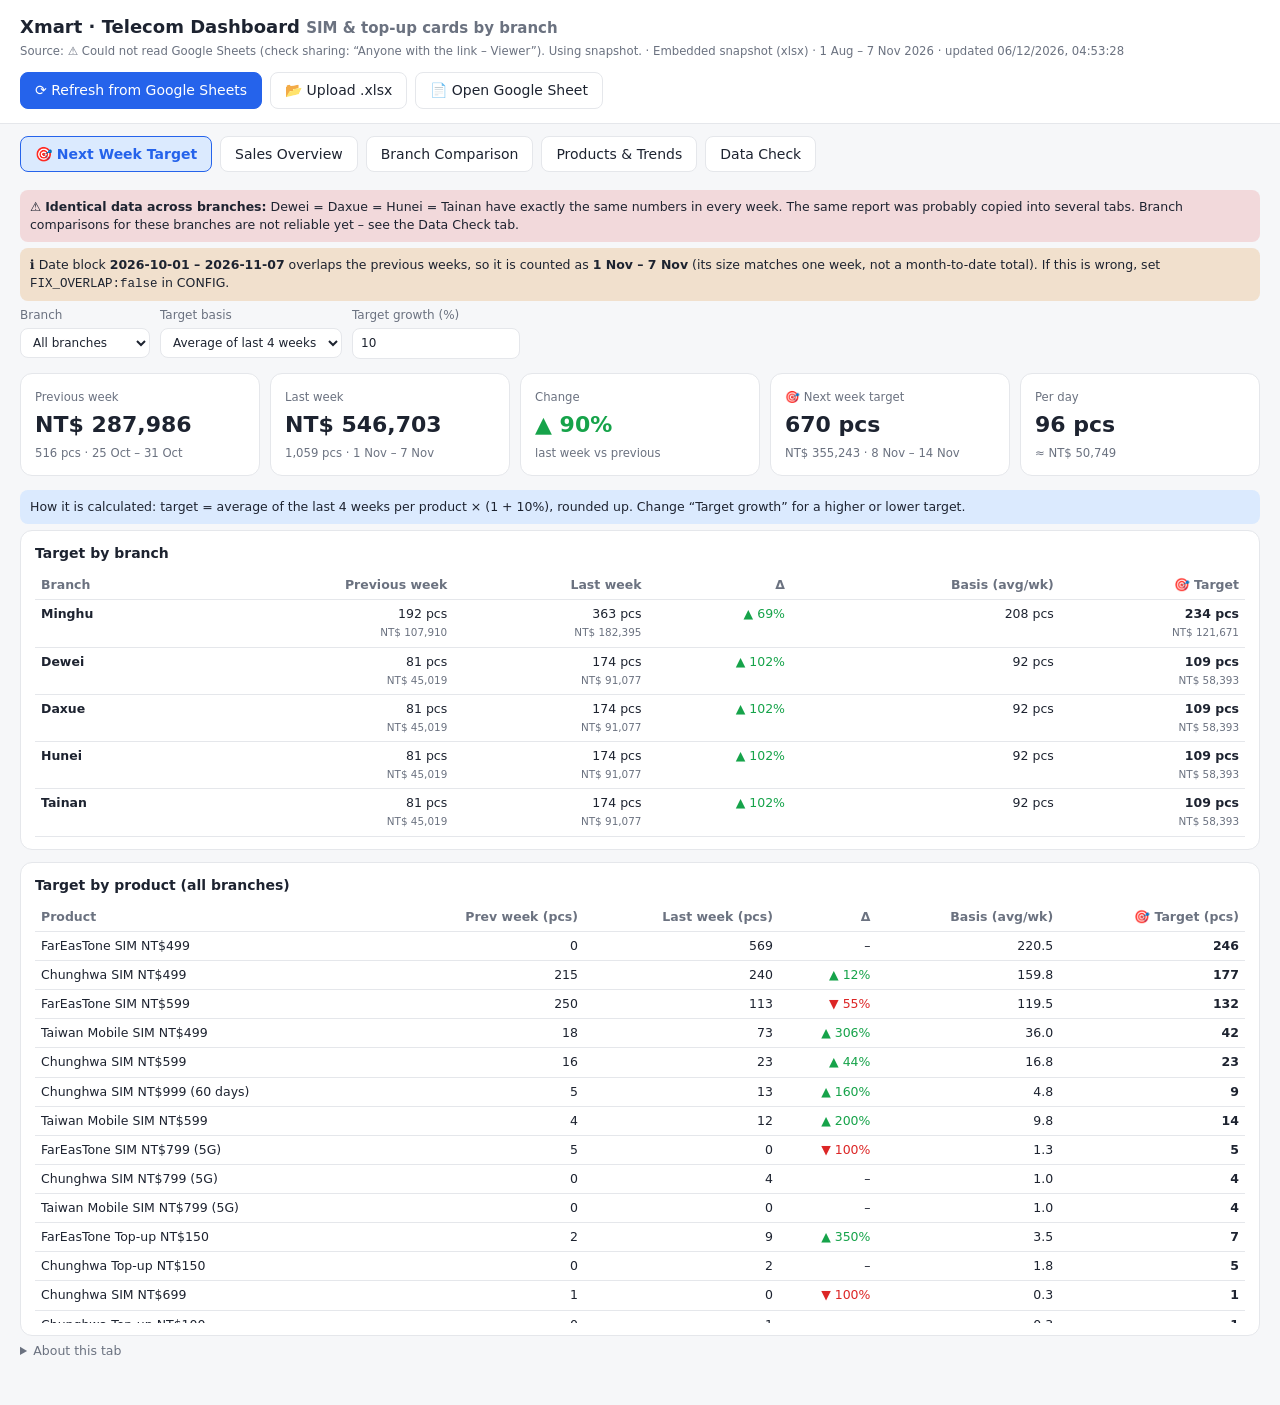
==== commit 0dd6d8ed: "Add files via upload" ====
--- a/index.html
+++ b/index.html
@@ -1,261 +1,259 @@
 <!doctype html>
 <html lang="en"><head><meta charset="utf-8"><meta name="viewport" content="width=device-width,initial-scale=1">
-<title>Xmart Dashboard</title>
+<title>Xmart Telecom Dashboard</title>
 <style>
-:root{--bg:#f6f7f9;--card:#fff;--tx:#1d2330;--mut:#6b7280;--bd:#e5e7eb;--ac:#2563eb;--ac2:#dbeafe;--bad:#dc2626;--good:#16a34a;--warn:#d97706}
+:root{--bg:#f6f7f9;--card:#fff;--tx:#1d2330;--mut:#6b7280;--bd:#e5e7eb;--ac:#2563eb;--ac2:#dbeafe;--bad:#dc2626;--good:#16a34a;--warn:#d97706;--c1:#2563eb;--c2:#f59e0b;--c3:#10b981;--c4:#ec4899;--c5:#8b5cf6;--c6:#64748b}
 @media(prefers-color-scheme:dark){:root{--bg:#10141c;--card:#1a2030;--tx:#e8ecf4;--mut:#9aa4b5;--bd:#2a3347;--ac:#60a5fa;--ac2:#1e3a5f;--bad:#f87171;--good:#4ade80;--warn:#fbbf24}}
 *{box-sizing:border-box}body{margin:0;background:var(--bg);color:var(--tx);font:14px/1.45 system-ui,"Noto Sans TC",sans-serif}
 header{display:flex;flex-wrap:wrap;gap:12px;align-items:center;justify-content:space-between;padding:14px 20px;background:var(--card);border-bottom:1px solid var(--bd);position:sticky;top:0;z-index:5}
 h1{font-size:18px;margin:0}small,.mut{color:var(--mut)}
 button{font:inherit;cursor:pointer;border:1px solid var(--bd);background:var(--card);color:var(--tx);padding:7px 14px;border-radius:8px}
-button.pri{background:var(--ac);border-color:var(--ac);color:#fff}button.on{background:var(--ac2);border-color:var(--ac);color:var(--ac);font-weight:600}
+button.pri{background:var(--ac);border-color:var(--ac);color:#fff}button.on{background:var(--ac2);border-color:var(--ac);color:var(--ac);font-weight:600}button:disabled{opacity:.6;cursor:wait}
+.hb{display:flex;gap:8px;flex-wrap:wrap}
 nav{display:flex;gap:8px;padding:12px 20px;flex-wrap:wrap}main{padding:0 20px 40px;max-width:1280px;margin:auto}
 .filters{display:flex;flex-wrap:wrap;gap:10px;margin:6px 0 14px}.filters label{display:flex;flex-direction:column;font-size:12px;color:var(--mut);gap:3px}
 select,input{font:inherit;padding:6px 8px;border:1px solid var(--bd);border-radius:8px;background:var(--card);color:var(--tx);min-width:130px}
 .kpis{display:grid;grid-template-columns:repeat(auto-fit,minmax(170px,1fr));gap:10px;margin-bottom:14px}
 .kpi,.card{background:var(--card);border:1px solid var(--bd);border-radius:12px;padding:12px 14px}.kpi b{display:block;font-size:22px;margin:2px 0}
 .grid{display:grid;grid-template-columns:repeat(auto-fit,minmax(380px,1fr));gap:12px;margin-bottom:12px}.card h3{margin:0 0 8px;font-size:14px}
-.note{background:var(--ac2);border-radius:8px;padding:8px 10px;font-size:12.5px;margin:6px 0}.warn{background:rgba(217,119,6,.15)}
+.note{background:var(--ac2);border-radius:8px;padding:8px 10px;font-size:12.5px;margin:6px 0}.warn{background:rgba(217,119,6,.18)}.bad{background:rgba(220,38,38,.14)}
 table{width:100%;border-collapse:collapse;font-size:12.5px}th,td{padding:5px 6px;border-bottom:1px solid var(--bd);text-align:left;vertical-align:top}th{color:var(--mut);font-weight:600;position:sticky;top:0;background:var(--card)}
-td.n,th.n{text-align:right;white-space:nowrap}.sc{max-height:380px;overflow:auto}
+td.n,th.n{text-align:right;white-space:nowrap}.sc{max-height:420px;overflow:auto}
 .br{display:grid;grid-template-columns:minmax(90px,200px) 1fr auto;gap:8px;align-items:center;margin:4px 0;font-size:12.5px}.bt{background:var(--bd);height:10px;border-radius:5px}.bt i{display:block;height:100%;background:var(--ac);border-radius:5px}
-.cols{display:flex;gap:6px;align-items:flex-end;height:170px;overflow-x:auto;padding-top:18px}.cols>div{flex:1;min-width:34px;display:flex;flex-direction:column;justify-content:flex-end;align-items:center;height:100%;position:relative}.cols i{width:100%;background:var(--ac);border-radius:4px 4px 0 0;display:block}.cols b{font-size:10px;position:absolute;top:-2px}.cols small{font-size:10px;margin-top:3px}
-details.help{margin:6px 0;font-size:12.5px;color:var(--mut)}details.help summary{cursor:pointer}details.help>div{background:var(--ac2);color:var(--tx);border-radius:8px;padding:8px 10px;margin-top:4px}td.lbl{max-width:420px}.psum{display:grid;grid-template-columns:repeat(auto-fit,minmax(150px,1fr));gap:8px;margin:2px 0 8px}.psum>div{background:var(--ac2);border-radius:8px;padding:6px 10px}.psum b{display:block;font-size:17px;margin:1px 0}details.pm{margin:4px 0}details.pm summary{cursor:pointer;font-size:12.5px;color:var(--mut)}
-.up{color:var(--good)}.dn{color:var(--bad)}.tag{padding:1px 7px;border-radius:9px;font-size:11px;background:var(--ac2)}.Low{color:var(--warn)}.Out{color:var(--bad)}.Healthy{color:var(--good)}
+.cols{display:flex;gap:6px;align-items:flex-end;height:200px;overflow-x:auto;padding-top:18px}.cols>div{flex:1;min-width:38px;display:flex;flex-direction:column;justify-content:flex-end;align-items:center;height:100%;position:relative}.cols i{width:100%;background:var(--ac);display:block}.cols i:first-of-type{border-radius:4px 4px 0 0}.cols .stk{width:100%;display:flex;flex-direction:column-reverse;justify-content:flex-start}.cols b{font-size:10px;position:absolute;top:-2px}.cols small{font-size:10px;margin-top:3px;white-space:nowrap}
+.lg{display:flex;gap:12px;flex-wrap:wrap;font-size:12px;margin-top:8px}.lg span:before{content:"";display:inline-block;width:10px;height:10px;border-radius:2px;background:var(--k);margin-right:5px}
+.up{color:var(--good)}.dn{color:var(--bad)}.tag{padding:1px 7px;border-radius:9px;font-size:11px;background:var(--ac2)}
+.Rising{color:var(--good)}.Falling{color:var(--bad)}.New{color:var(--ac)}.Stopped{color:var(--warn)}
+details.help{margin:6px 0;font-size:12.5px;color:var(--mut)}details.help summary{cursor:pointer}details.help>div{background:var(--ac2);color:var(--tx);border-radius:8px;padding:8px 10px;margin-top:4px}
+td.lbl{max-width:360px}.hm{text-align:right;white-space:nowrap}
 </style></head><body>
-<header><div><h1>Xmart · Store Dashboard <small>v9 · simple money view</small></h1><small id="status">Loading…</small></div>
-<div><button class="pri" id="refresh">⟳ Refresh data</button></div></header>
-<nav id="nav"><button data-tab="sales">1 · Store Sales Performance</button><button data-tab="redeem">2 · Redeemed Points</button><button data-tab="stock">3 · Stock &amp; Promo Planning</button><button data-tab="promo">4 · Promo Calculator</button><label style="margin-left:auto;align-self:center;font-size:13px"><input type="checkbox" data-k="helpAll" style="min-width:0"> Show explanations</label></nav>
+<header><div><h1>Xmart · Telecom Dashboard <small>SIM &amp; top-up cards by branch</small></h1><small id="status">Loading…</small></div>
+<div class="hb"><button class="pri" id="refresh">⟳ Refresh from Google Sheets</button><button id="upl">📂 Upload .xlsx</button><a id="gs" target="_blank" rel="noopener"><button type="button">📄 Open Google Sheet</button></a><input type="file" id="file" accept=".xlsx" hidden></div></header>
+<nav id="nav"><button data-tab="target">🎯 Next Week Target</button><button data-tab="sales">Sales Overview</button><button data-tab="branch">Branch Comparison</button><button data-tab="prod">Products &amp; Trends</button><button data-tab="check">Data Check</button></nav>
 <main id="app"></main>
+<script id="embedded" type="application/json">{"30002 MF":[["Date Range","商品編號","商品名稱","","","銷售數量","銷售金額","退貨數量","","退貨金額","銷售淨數量","銷售淨額"],["2026/08/01 - 2026/08/08","X120020100001","CHUNGHWA 中華電信如意799元上網卡(5G)","","",1,799,0,"",0,1,799],["","X120020100007","CHUNGHWA 中華電信如意上網卡499元","","",114,56886,0,"",0,114,56886],["","X120020100008","CHUNGHWA 中華電信如意上網卡599元","","",9,5391,0,"",0,9,5391],["","X120020100009","CHUNGHWA 中華電信如意上網卡699元","","",1,699,0,"",0,1,699],["","X120020100010","CHUNGHWA 中華電信如意60天上網卡999元","","",3,2997,0,"",0,3,2997],["","X120020100011","IF 遠傳電信上網卡499元","","",289,144211,0,"",0,289,144211],["","X120020100012","IF 遠傳電信上網卡599元","","",27,16173,0,"",0,27,16173],["","X120020100014","OK 台灣大哥大上網卡499元","","",7,3493,0,"",0,7,3493],["","X120020100015","OK 台灣大哥大上網卡599元","","",2,1198,0,"",0,2,1198],["","X120020300026","CHUNGHWA 中華電信如意儲值卡100元","","",2,200,0,"",0,2,200],["","X120020300030","IF 遠傳電信儲值卡150元","","",1,150,0,"",0,1,150],["","合計","","","",456,232197,0,"",0,456,232197],["2026/08/09 - 2026/08/15","X120020100001","CHUNGHWA 中華電信如意799元上網卡(5G)","","",1,799,0,"",0,1,799],["","X120020100007","CHUNGHWA 中華電信如意上網卡499元","","",48,23952,0,"",0,48,23952],["","X120020100008","CHUNGHWA 中華電信如意上網卡599元","","",8,4792,0,"",0,8,4792],["","X120020100010","CHUNGHWA 中華電信如意60天上網卡999元","","",2,1998,0,"",0,2,1998],["","X120020100011","IF 遠傳電信上網卡499元","","",52,25948,0,"",0,52,25948],["","X120020100012","IF 遠傳電信上網卡599元","","",49,29351,0,"",0,49,29351],["","X120020100014","OK 台灣大哥大上網卡499元","","",5,2495,0,"",0,5,2495],["","X120020300027","CHUNGHWA 中華電信如意儲值卡150元","","",1,150,0,"",0,1,150],["","X120020300030","IF 遠傳電信儲值卡150元","","",2,300,0,"",0,2,300],["","合計","","","",168,89785,0,"",0,168,89785],["2026/08/16 - 2026/08/22","X120020100005","HELLO INDO 印尼卡IDR 50.000","","",1,200,0,"",0,1,200],["","X120020100007","CHUNGHWA 中華電信如意上網卡499元","","",29,14471,0,"",0,29,14471],["","X120020100008","CHUNGHWA 中華電信如意上網卡599元","","",1,599,0,"",0,1,599],["","X120020100010","CHUNGHWA 中華電信如意60天上網卡999元","","",1,999,0,"",0,1,999],["","X120020100011","IF 遠傳電信上網卡499元","","",1,499,0,"",0,1,499],["","X120020100012","IF 遠傳電信上網卡599元","","",74,44326,0,"",0,74,44326],["","X120020100014","OK 台灣大哥大上網卡499元","","",3,1497,0,"",0,3,1497],["","X120020100015","OK 台灣大哥大上網卡599元","","",1,599,0,"",0,1,599],["","X120020300026","CHUNGHWA 中華電信如意儲值卡100元","","",1,100,0,"",0,1,100],["","X120020300032","OK 台灣大哥大儲值卡150元","","",1,150,0,"",0,1,150],["","合計","","","",113,63440,0,"",0,113,63440],["2026/08/23 - 2026/08/29","X120020100007","CHUNGHWA 中華電信如意上網卡499元","","",71,35429,0,"",0,71,35429],["","X120020100008","CHUNGHWA 中華電信如意上網卡599元","","",1,599,0,"",0,1,599],["","X120020100010","CHUNGHWA 中華電信如意60天上網卡999元","","",1,999,0,"",0,1,999],["","X120020100012","IF 遠傳電信上網卡599元","","",116,69484,0,"",0,116,69484],["","X120020100013","IF 遠傳電信上網卡698元(4G)","","",2,1396,0,"",0,2,1396],["","X120020100014","OK 台灣大哥大上網卡499元","","",4,1996,0,"",0,4,1996],["","X120020100015","OK 台灣大哥大上網卡599元","","",4,2396,0,"",0,4,2396],["","合計","","","",199,112299,0,"",0,199,112299],["2026/08/30 - 2026/09/05","X120020100007","CHUNGHWA 中華電信如意上網卡499元","","",68,33932,0,"",0,68,33932],["","X120020100008","CHUNGHWA 中華電信如意上網卡599元","","",6,3594,0,"",0,6,3594],["","X120020100009","CHUNGHWA 中華電信如意上網卡699元","","",1,699,0,"",0,1,699],["","X120020100011","IF 遠傳電信上網卡499元","","",211,105289,0,"",0,211,105289],["","X120020100012","IF 遠傳電信上網卡599元","","",64,38336,0,"",0,64,38336],["","X120020100014","OK 台灣大哥大上網卡499元","","",7,3493,0,"",0,7,3493],["","X120020100015","OK 台灣大哥大上網卡599元","","",2,1198,0,"",0,2,1198],["","X120020300030","IF 遠傳電信儲值卡150元","","",1,150,0,"",0,1,150],["","合計","","","",360,186691,0,"",0,360,186691],["2026/09/06 - 2026/09/12","X120020100001","CHUNGHWA 中華電信如意799元上網卡(5G)","","",1,799,0,"",0,1,799],["","X120020100007","CHUNGHWA 中華電信如意上網卡499元","","",91,45409,0,"",0,91,45409],["","X120020100008","CHUNGHWA 中華電信如意上網卡599元","","",9,5391,0,"",0,9,5391],["","X120020100011","IF 遠傳電信上網卡499元","","",129,64371,0,"",0,129,64371],["","X120020100012","IF 遠傳電信上網卡599元","","",16,9584,0,"",0,16,9584],["","X120020100014","OK 台灣大哥大上網卡499元","","",5,2495,0,"",0,5,2495],["","X120020100015","OK 台灣大哥大上網卡599元","","",1,599,0,"",0,1,599],["","X120020300030","IF 遠傳電信儲值卡150元","","",3,450,0,"",0,3,450],["","X120020300032","OK 台灣大哥大儲值卡150元","","",1,150,0,"",0,1,150],["","合計","","","",256,129248,0,"",0,256,129248],["2026/09/13 - 2026/09/19","X120020100001","CHUNGHWA 中華電信如意799元上網卡(5G)","","",1,799,0,"",0,1,799],["","X120020100007","CHUNGHWA 中華電信如意上網卡499元","","",44,21956,0,"",0,44,21956],["","X120020100008","CHUNGHWA 中華電信如意上網卡599元","","",3,1797,0,"",0,3,1797],["","X120020100010","CHUNGHWA 中華電信如意60天上網卡999元","","",1,999,0,"",0,1,999],["","X120020100012","IF 遠傳電信上網卡599元","","",76,45524,0,"",0,76,45524],["","X120020100014","OK 台灣大哥大上網卡499元","","",5,2495,0,"",0,5,2495],["","X120020100015","OK 台灣大哥大上網卡599元","","",1,599,0,"",0,1,599],["","X120020300027","CHUNGHWA 中華電信如意儲值卡150元","","",1,150,0,"",0,1,150],["","X120020300029","CHUNGHWA 中華電信如意儲值卡300元","","",1,300,0,"",0,1,300],["","合計","","","",133,74619,0,"",0,133,74619],["2026/09/20 - 2026/09/26","X120020100007","CHUNGHWA 中華電信如意上網卡499元","","",39,19461,1,"",499,38,18962],["","X120020100008","CHUNGHWA 中華電信如意上網卡599元","","",5,2995,1,"",599,4,2396],["","X120020100010","CHUNGHWA 中華電信如意60天上網卡999元","","",4,3996,0,"",0,4,3996],["","X120020100012","IF 遠傳電信上網卡599元","","",65,38935,0,"",0,65,38935],["","X120020100013","IF 遠傳電信上網卡698元(4G)","","",1,698,0,"",0,1,698],["","X120020100014","OK 台灣大哥大上網卡499元","","",4,1996,0,"",0,4,1996],["","X120020100015","OK 台灣大哥大上網卡599元","","",2,1198,0,"",0,2,1198],["","X120020300026","CHUNGHWA 中華電信如意儲值卡100元","","",1,100,0,"",0,1,100],["","X120020300030","IF 遠傳電信儲值卡150元","","",2,300,0,"",0,2,300],["","合計","","","",123,69679,2,"",1098,121,68581],["2026/09/27 - 2026/10/03","X120020100007","CHUNGHWA 中華電信如意上網卡499元","","",66,32934,0,"",0,66,32934],["","X120020100008","CHUNGHWA 中華電信如意上網卡599元","","",10,5990,1,"",599,9,5391],["","X120020100010","CHUNGHWA 中華電信如意60天上網卡999元","","",2,1998,0,"",0,2,1998],["","X120020100011","IF 遠傳電信上網卡499元","","",120,59880,0,"",0,120,59880],["","X120020100012","IF 遠傳電信上網卡599元","","",87,52113,0,"",0,87,52113],["","X120020100014","OK 台灣大哥大上網卡499元","","",4,1996,0,"",0,4,1996],["","X120020100015","OK 台灣大哥大上網卡599元","","",1,599,0,"",0,1,599],["","X120020300030","IF 遠傳電信儲值卡150元","","",1,150,0,"",0,1,150],["","合計","","","",291,155660,1,"",599,290,155061],["2026/10/04 - 2026/10/10","X120020100001","CHUNGHWA 中華電信如意799元上網卡(5G)","","",1,799,0,"",0,1,799],["","X120020100007","CHUNGHWA 中華電信如意上網卡499元","","",83,41417,0,"",0,83,41417],["","X120020100008","CHUNGHWA 中華電信如意上網卡599元","","",8,4792,0,"",0,8,4792],["","X120020100010","CHUNGHWA 中華電信如意60天上網卡999元","","",2,1998,0,"",0,2,1998],["","X120020100011","IF 遠傳電信上網卡499元","","",120,59880,0,"",0,120,59880],["","X120020100012","IF 遠傳電信上網卡599元","","",47,28153,0,"",0,47,28153],["","X120020100014","OK 台灣大哥大上網卡499元","","",2,998,0,"",0,2,998],["","X120020300026","CHUNGHWA 中華電信如意儲值卡100元","","",1,100,0,"",0,1,100],["","X120020300027","CHUNGHWA 中華電信如意儲值卡150元","","",1,150,0,"",0,1,150],["","X120020300030","IF 遠傳電信儲值卡150元","","",2,300,0,"",0,2,300],["","合計","","","",267,138587,0,"",0,267,138587],["2026/10/11 - 2026/10/17","X120020100007","CHUNGHWA 中華電信如意上網卡499元","","",49,24451,0,"",0,49,24451],["","X120020100008","CHUNGHWA 中華電信如意上網卡599元","","",5,2995,0,"",0,5,2995],["","X120020100011","IF 遠傳電信上網卡499元","","",84,41916,0,"",0,84,41916],["","X120020100012","IF 遠傳電信上網卡599元","","",19,11381,0,"",0,19,11381],["","X120020100014","OK 台灣大哥大上網卡499元","","",5,2495,0,"",0,5,2495],["","X120020100015","OK 台灣大哥大上網卡599元","","",1,599,0,"",0,1,599],["","X120020300030","IF 遠傳電信儲值卡150元","","",2,300,0,"",0,2,300],["","合計","","","",165,84137,0,"",0,165,84137],["2026/10/18 - 2026/10/24","X120020100007","CHUNGHWA 中華電信如意上網卡499元","","",35,17465,0,"",0,35,17465],["","X120020100008","CHUNGHWA 中華電信如意上網卡599元","","",3,1797,0,"",0,3,1797],["","X120020100010","CHUNGHWA 中華電信如意60天上網卡999元","","",1,999,0,"",0,1,999],["","X120020100011","IF 遠傳電信上網卡499元","","",45,22455,0,"",0,45,22455],["","X120020100012","IF 遠傳電信上網卡599元","","",20,11980,0,"",0,20,11980],["","X120020100014","OK 台灣大哥大上網卡499元","","",4,1996,0,"",0,4,1996],["","X120020100015","OK 台灣大哥大上網卡599元","","",2,1198,0,"",0,2,1198],["","X120020300027","CHUNGHWA 中華電信如意儲值卡150元","","",1,150,0,"",0,1,150],["","X120020300030","IF 遠傳電信儲值卡150元","","",1,150,0,"",0,1,150],["","合計","","","",112,58190,0,"",0,112,58190],["2026/10/25 - 2026/10/31","X120020100007","CHUNGHWA 中華電信如意上網卡499元","","",63,31437,0,"",0,63,31437],["","X120020100008","CHUNGHWA 中華電信如意上網卡599元","","",4,2396,0,"",0,4,2396],["","X120020100009","CHUNGHWA 中華電信如意上網卡699元","","",1,699,0,"",0,1,699],["","X120020100010","CHUNGHWA 中華電信如意60天上網卡999元","","",1,999,0,"",0,1,999],["","X120020100012","IF 遠傳電信上網卡599元","","",110,65890,0,"",0,110,65890],["","X120020100014","OK 台灣大哥大上網卡499元","","",6,2994,0,"",0,6,2994],["","X120020100015","OK 台灣大哥大上網卡599元","","",4,2396,0,"",0,4,2396],["","X120020300030","IF 遠傳電信儲值卡150元","","",2,300,0,"",0,2,300],["","X120020300034","IF 遠傳電信上網卡799元(5G)","","",1,799,0,"",0,1,799],["","合計","","","",192,107910,0,"",0,192,107910],["2026/10/01 - 2026/11/07","X120020100007","CHUNGHWA 中華電信如意上網卡499元","","",88,43912,0,"",0,88,43912],["","X120020100008","CHUNGHWA 中華電信如意上網卡599元","","",11,6589,0,"",0,11,6589],["","X120020100010","CHUNGHWA 中華電信如意60天上網卡999元","","",1,999,0,"",0,1,999],["","X120020100011","IF 遠傳電信上網卡499元","","",225,112275,0,"",0,225,112275],["","X120020100012","IF 遠傳電信上網卡599元","","",25,14975,0,"",0,25,14975],["","X120020100014","OK 台灣大哥大上網卡499元","","",5,2495,0,"",0,5,2495],["","X120020300026","CHUNGHWA 中華電信如意儲值卡100元","","",1,100,0,"",0,1,100],["","X120020300027","CHUNGHWA 中華電信如意儲值卡150元","","",2,300,0,"",0,2,300],["","X120020300030","IF 遠傳電信儲值卡150元","","",5,750,0,"",0,5,750],["","合計","","","",363,182395,0,"",0,363,182395]],"30003 DW":[["Date Range","商品編號","商品名稱","","","銷售數量","銷售金額","退貨數量","","退貨金額","銷售淨數量","銷售淨額"],["2026/08/01 - 2026/08/08","X120020100001","CHUNGHWA 中華電信如意799元上網卡(5G)","","",1,799,0,"",0,1,799],["","X120020100007","CHUNGHWA 中華電信如意上網卡499元","","",34,16966,0,"",0,34,16966],["","X120020100008","CHUNGHWA 中華電信如意上網卡599元","","",4,2396,0,"",0,4,2396],["","X120020100010","CHUNGHWA 中華電信如意60天上網卡999元","","",3,2997,0,"",0,3,2997],["","X120020100011","IF 遠傳電信上網卡499元","","",129,64371,0,"",0,129,64371],["","X120020100012","IF 遠傳電信上網卡599元","","",26,15574,0,"",0,26,15574],["","X120020100014","OK 台灣大哥大上網卡499元","","",25,12475,0,"",0,25,12475],["","X120020100015","OK 台灣大哥大上網卡599元","","",3,1797,0,"",0,3,1797],["","X120020300030","IF 遠傳電信儲值卡150元","","",1,150,0,"",0,1,150],["","合計","","","",226,117525,0,"",0,226,117525],["2026/08/09 - 2026/08/15","X120020100007","CHUNGHWA 中華電信如意上網卡499元","","",20,9980,0,"",0,20,9980],["","X120020100008","CHUNGHWA 中華電信如意上網卡599元","","",2,1198,0,"",0,2,1198],["","X120020100010","CHUNGHWA 中華電信如意60天上網卡999元","","",3,2997,0,"",0,3,2997],["","X120020100011","IF 遠傳電信上網卡499元","","",15,7485,0,"",0,15,7485],["","X120020100012","IF 遠傳電信上網卡599元","","",30,17970,0,"",0,30,17970],["","X120020100014","OK 台灣大哥大上網卡499元","","",13,6487,0,"",0,13,6487],["","X120020100015","OK 台灣大哥大上網卡599元","","",1,599,0,"",0,1,599],["","合計","","","",84,46716,0,"",0,84,46716],["2026/08/16 - 2026/08/22","X120020100007","CHUNGHWA 中華電信如意上網卡499元","","",12,5988,0,"",0,12,5988],["","X120020100008","CHUNGHWA 中華電信如意上網卡599元","","",2,1198,0,"",0,2,1198],["","X120020100012","IF 遠傳電信上網卡599元","","",34,20366,0,"",0,34,20366],["","X120020100014","OK 台灣大哥大上網卡499元","","",7,3493,0,"",0,7,3493],["","X120020100015","OK 台灣大哥大上網卡599元","","",1,599,0,"",0,1,599],["","X120020300030","IF 遠傳電信儲值卡150元","","",1,150,0,"",0,1,150],["","X120020300034","IF 遠傳電信上網卡799元(5G)","","",2,1598,0,"",0,2,1598],["","X120020300035","OK 台灣大哥大5G上網卡 799元","","",1,799,0,"",0,1,799],["","合計","","","",60,34191,0,"",0,60,34191],["2026/08/23 - 2026/08/29","X120020100007","CHUNGHWA 中華電信如意上網卡499元","","",45,22455,0,"",0,45,22455],["","X120020100008","CHUNGHWA 中華電信如意上網卡599元","","",4,2396,0,"",0,4,2396],["","X120020100012","IF 遠傳電信上網卡599元","","",37,22163,0,"",0,37,22163],["","X120020100013","IF 遠傳電信上網卡698元(4G)","","",1,698,0,"",0,1,698],["","X120020100014","OK 台灣大哥大上網卡499元","","",3,1497,0,"",0,3,1497],["","X120020100015","OK 台灣大哥大上網卡599元","","",2,1198,0,"",0,2,1198],["","合計","","","",92,50407,0,"",0,92,50407],["2026/08/30 - 2026/09/05","X120020100001","CHUNGHWA 中華電信如意799元上網卡(5G)","","",1,799,0,"",0,1,799],["","X120020100007","CHUNGHWA 中華電信如意上網卡499元","","",36,17964,0,"",0,36,17964],["","X120020100008","CHUNGHWA 中華電信如意上網卡599元","","",9,5391,0,"",0,9,5391],["","X120020100010","CHUNGHWA 中華電信如意60天上網卡999元","","",1,999,0,"",0,1,999],["","X120020100011","IF 遠傳電信上網卡499元","","",88,43912,0,"",0,88,43912],["","X120020100012","IF 遠傳電信上網卡599元","","",33,19767,0,"",0,33,19767],["","X120020100014","OK 台灣大哥大上網卡499元","","",14,6986,0,"",0,14,6986],["","X120020100015","OK 台灣大哥大上網卡599元","","",1,599,0,"",0,1,599],["","X120020300030","IF 遠傳電信儲值卡150元","","",1,150,0,"",0,1,150],["","合計","","","",184,96567,0,"",0,184,96567],["2026/09/06 - 2026/09/12","X120020100007","CHUNGHWA 中華電信如意上網卡499元","","",15,7485,0,"",0,15,7485],["","X120020100008","CHUNGHWA 中華電信如意上網卡599元","","",4,2396,0,"",0,4,2396],["","X120020100010","CHUNGHWA 中華電信如意60天上網卡999元","","",4,3996,0,"",0,4,3996],["","X120020100011","IF 遠傳電信上網卡499元","","",58,28942,0,"",0,58,28942],["","X120020100012","IF 遠傳電信上網卡599元","","",12,7188,0,"",0,12,7188],["","X120020100014","OK 台灣大哥大上網卡499元","","",17,8483,0,"",0,17,8483],["","X120020100015","OK 台灣大哥大上網卡599元","","",2,1198,0,"",0,2,1198],["","合計","","","",112,59688,0,"",0,112,59688],["2026/09/13 - 2026/09/19","商品編號","商品名稱","","","銷售數量","銷售金額","退貨數量","","退貨金額","銷售淨數量","銷售淨額"],["","X120020100007","CHUNGHWA 中華電信如意上網卡499元","","",16,7984,0,"",0,16,7984],["","X120020100008","CHUNGHWA 中華電信如意上網卡599元","","",1,599,0,"",0,1,599],["","X120020100012","IF 遠傳電信上網卡599元","","",30,17970,0,"",0,30,17970],["","X120020100014","OK 台灣大哥大上網卡499元","","",3,1497,0,"",0,3,1497],["","X120020100015","OK 台灣大哥大上網卡599元","","",1,599,0,"",0,1,599],["","X120020300035","OK 台灣大哥大5G上網卡 799元","","",1,799,0,"",0,1,799],["","合計","","","",52,29448,0,"",0,52,29448],["2026/09/20 - 2026/09/26","X120020100007","CHUNGHWA 中華電信如意上網卡499元","","",24,11976,0,"",0,24,11976],["","X120020100008","CHUNGHWA 中華電信如意上網卡599元","","",3,1797,0,"",0,3,1797],["","X120020100012","IF 遠傳電信上網卡599元","","",31,18569,0,"",0,31,18569],["","X120020100014","OK 台灣大哥大上網卡499元","","",6,2994,0,"",0,6,2994],["","X120020100015","OK 台灣大哥大上網卡599元","","",2,1198,0,"",0,2,1198],["","合計","","","",66,36534,0,"",0,66,36534],["2026/09/27 - 2026/10/03","X120020100007","CHUNGHWA 中華電信如意上網卡499元","","",39,19461,0,"",0,39,19461],["","X120020100008","CHUNGHWA 中華電信如意上網卡599元","","",5,2995,0,"",0,5,2995],["","X120020100011","IF 遠傳電信上網卡499元","","",28,13972,0,"",0,28,13972],["","X120020100012","IF 遠傳電信上網卡599元","","",21,12579,0,"",0,21,12579],["","X120020100014","OK 台灣大哥大上網卡499元","","",6,2994,0,"",0,6,2994],["","X120020100015","OK 台灣大哥大上網卡599元","","",1,599,0,"",0,1,599],["","X120020300035","OK 台灣大哥大5G上網卡 799元","","",1,799,0,"",0,1,799],["","合計","","","",101,53399,0,"",0,101,53399],["2026/10/04 - 2026/10/10","X120020100001","CHUNGHWA 中華電信如意799元上網卡(5G)","","",1,799,0,"",0,1,799],["","X120020100007","CHUNGHWA 中華電信如意上網卡499元","","",41,20459,0,"",0,41,20459],["","X120020100008","CHUNGHWA 中華電信如意上網卡599元","","",7,4193,0,"",0,7,4193],["","X120020100010","CHUNGHWA 中華電信如意60天上網卡999元","","",4,3996,0,"",0,4,3996],["","X120020100011","IF 遠傳電信上網卡499元","","",70,34930,0,"",0,70,34930],["","X120020100012","IF 遠傳電信上網卡599元","","",42,25158,0,"",0,42,25158],["","X120020100014","OK 台灣大哥大上網卡499元","","",21,10479,0,"",0,21,10479],["","X120020300030","IF 遠傳電信儲值卡150元","","",1,150,0,"",0,1,150],["","X120020300032","OK 台灣大哥大儲值卡150元","","",1,150,0,"",0,1,150],["","合計","","","",188,100314,0,"",0,188,100314],["2026/10/11 - 2026/10/17","X120020100007","CHUNGHWA 中華電信如意上網卡499元","","",14,6986,0,"",0,14,6986],["","X120020100008","CHUNGHWA 中華電信如意上網卡599元","","",2,1198,0,"",0,2,1198],["","X120020100011","IF 遠傳電信上網卡499元","","",24,11976,0,"",0,24,11976],["","X120020100012","IF 遠傳電信上網卡599元","","",11,6589,0,"",0,11,6589],["","X120020100014","OK 台灣大哥大上網卡499元","","",5,2495,0,"",0,5,2495],["","X120020100015","OK 台灣大哥大上網卡599元","","",4,2396,0,"",0,4,2396],["","X120020300027","CHUNGHWA 中華電信如意儲值卡150元","","",1,150,0,"",0,1,150],["","合計","","","",61,31790,0,"",0,61,31790],["2026/10/18 - 2026/10/24","X120020100007","CHUNGHWA 中華電信如意上網卡499元","","",11,5489,0,"",0,11,5489],["","X120020100008","CHUNGHWA 中華電信如意上網卡599元","","",3,1797,0,"",0,3,1797],["","X120020100011","IF 遠傳電信上網卡499元","","",22,10978,0,"",0,22,10978],["","X120020100012","IF 遠傳電信上網卡599元","","",8,4792,0,"",0,8,4792],["","X120020100014","OK 台灣大哥大上網卡499元","","",6,2994,0,"",0,6,2994],["","X120020100015","OK 台灣大哥大上網卡599元","","",1,599,0,"",0,1,599],["","X120020300035","OK 台灣大哥大5G上網卡 799元","","",1,799,0,"",0,1,799],["","合計","","","",52,27448,0,"",0,52,27448],["2026/10/25 - 2026/10/31","X120020100007","CHUNGHWA 中華電信如意上網卡499元","","",38,18962,0,"",0,38,18962],["","X120020100008","CHUNGHWA 中華電信如意上網卡599元","","",3,1797,0,"",0,3,1797],["","X120020100010","CHUNGHWA 中華電信如意60天上網卡999元","","",1,999,0,"",0,1,999],["","X120020100012","IF 遠傳電信上網卡599元","","",35,20965,0,"",0,35,20965],["","X120020100014","OK 台灣大哥大上網卡499元","","",3,1497,0,"",0,3,1497],["","X120020300034","IF 遠傳電信上網卡799元(5G)","","",1,799,0,"",0,1,799],["","合計","","","",81,45019,0,"",0,81,45019],["2026/10/01 - 2026/11/07","X120020100001","CHUNGHWA 中華電信如意799元上網卡(5G)","","",1,799,0,"",0,1,799],["","X120020100007","CHUNGHWA 中華電信如意上網卡499元","","",38,18962,0,"",0,38,18962],["","X120020100008","CHUNGHWA 中華電信如意上網卡599元","","",3,1797,0,"",0,3,1797],["","X120020100010","CHUNGHWA 中華電信如意60天上網卡999元","","",3,2997,0,"",0,3,2997],["","X120020100011","IF 遠傳電信上網卡499元","","",86,42914,0,"",0,86,42914],["","X120020100012","IF 遠傳電信上網卡599元","","",22,13178,0,"",0,22,13178],["","X120020100014","OK 台灣大哥大上網卡499元","","",17,8483,0,"",0,17,8483],["","X120020100015","OK 台灣大哥大上網卡599元","","",3,1797,0,"",0,3,1797],["","X120020300030","IF 遠傳電信儲值卡150元","","",1,150,0,"",0,1,150],["","合計","","","",174,91077,0,"",0,174,91077]],"709001 TN":[["Date Range","商品編號","商品名稱","","","銷售數量","銷售金額","退貨數量","","退貨金額","銷售淨數量","銷售淨額"],["2026/08/01 - 2026/08/08","X120020100001","CHUNGHWA 中華電信如意799元上網卡(5G)","","",1,799,0,"",0,1,799],["","X120020100007","CHUNGHWA 中華電信如意上網卡499元","","",34,16966,0,"",0,34,16966],["","X120020100008","CHUNGHWA 中華電信如意上網卡599元","","",4,2396,0,"",0,4,2396],["","X120020100010","CHUNGHWA 中華電信如意60天上網卡999元","","",3,2997,0,"",0,3,2997],["","X120020100011","IF 遠傳電信上網卡499元","","",129,64371,0,"",0,129,64371],["","X120020100012","IF 遠傳電信上網卡599元","","",26,15574,0,"",0,26,15574],["","X120020100014","OK 台灣大哥大上網卡499元","","",25,12475,0,"",0,25,12475],["","X120020100015","OK 台灣大哥大上網卡599元","","",3,1797,0,"",0,3,1797],["","X120020300030","IF 遠傳電信儲值卡150元","","",1,150,0,"",0,1,150],["","合計","","","",226,117525,0,"",0,226,117525],["2026/08/09 - 2026/08/15","X120020100007","CHUNGHWA 中華電信如意上網卡499元","","",20,9980,0,"",0,20,9980],["","X120020100008","CHUNGHWA 中華電信如意上網卡599元","","",2,1198,0,"",0,2,1198],["","X120020100010","CHUNGHWA 中華電信如意60天上網卡999元","","",3,2997,0,"",0,3,2997],["","X120020100011","IF 遠傳電信上網卡499元","","",15,7485,0,"",0,15,7485],["","X120020100012","IF 遠傳電信上網卡599元","","",30,17970,0,"",0,30,17970],["","X120020100014","OK 台灣大哥大上網卡499元","","",13,6487,0,"",0,13,6487],["","X120020100015","OK 台灣大哥大上網卡599元","","",1,599,0,"",0,1,599],["","合計","","","",84,46716,0,"",0,84,46716],["2026/08/16 - 2026/08/22","X120020100007","CHUNGHWA 中華電信如意上網卡499元","","",12,5988,0,"",0,12,5988],["","X120020100008","CHUNGHWA 中華電信如意上網卡599元","","",2,1198,0,"",0,2,1198],["","X120020100012","IF 遠傳電信上網卡599元","","",34,20366,0,"",0,34,20366],["","X120020100014","OK 台灣大哥大上網卡499元","","",7,3493,0,"",0,7,3493],["","X120020100015","OK 台灣大哥大上網卡599元","","",1,599,0,"",0,1,599],["","X120020300030","IF 遠傳電信儲值卡150元","","",1,150,0,"",0,1,150],["","X120020300034","IF 遠傳電信上網卡799元(5G)","","",2,1598,0,"",0,2,1598],["","X120020300035","OK 台灣大哥大5G上網卡 799元","","",1,799,0,"",0,1,799],["","合計","","","",60,34191,0,"",0,60,34191],["2026/08/23 - 2026/08/29","X120020100007","CHUNGHWA 中華電信如意上網卡499元","","",45,22455,0,"",0,45,22455],["","X120020100008","CHUNGHWA 中華電信如意上網卡599元","","",4,2396,0,"",0,4,2396],["","X120020100012","IF 遠傳電信上網卡599元","","",37,22163,0,"",0,37,22163],["","X120020100013","IF 遠傳電信上網卡698元(4G)","","",1,698,0,"",0,1,698],["","X120020100014","OK 台灣大哥大上網卡499元","","",3,1497,0,"",0,3,1497],["","X120020100015","OK 台灣大哥大上網卡599元","","",2,1198,0,"",0,2,1198],["","合計","","","",92,50407,0,"",0,92,50407],["2026/08/30 - 2026/09/05","X120020100001","CHUNGHWA 中華電信如意799元上網卡(5G)","","",1,799,0,"",0,1,799],["","X120020100007","CHUNGHWA 中華電信如意上網卡499元","","",36,17964,0,"",0,36,17964],["","X120020100008","CHUNGHWA 中華電信如意上網卡599元","","",9,5391,0,"",0,9,5391],["","X120020100010","CHUNGHWA 中華電信如意60天上網卡999元","","",1,999,0,"",0,1,999],["","X120020100011","IF 遠傳電信上網卡499元","","",88,43912,0,"",0,88,43912],["","X120020100012","IF 遠傳電信上網卡599元","","",33,19767,0,"",0,33,19767],["","X120020100014","OK 台灣大哥大上網卡499元","","",14,6986,0,"",0,14,6986],["","X120020100015","OK 台灣大哥大上網卡599元","","",1,599,0,"",0,1,599],["","X120020300030","IF 遠傳電信儲值卡150元","","",1,150,0,"",0,1,150],["","合計","","","",184,96567,0,"",0,184,96567],["2026/09/06 - 2026/09/12","X120020100007","CHUNGHWA 中華電信如意上網卡499元","","",15,7485,0,"",0,15,7485],["","X120020100008","CHUNGHWA 中華電信如意上網卡599元","","",4,2396,0,"",0,4,2396],["","X120020100010","CHUNGHWA 中華電信如意60天上網卡999元","","",4,3996,0,"",0,4,3996],["","X120020100011","IF 遠傳電信上網卡499元","","",58,28942,0,"",0,58,28942],["","X120020100012","IF 遠傳電信上網卡599元","","",12,7188,0,"",0,12,7188],["","X120020100014","OK 台灣大哥大上網卡499元","","",17,8483,0,"",0,17,8483],["","X120020100015","OK 台灣大哥大上網卡599元","","",2,1198,0,"",0,2,1198],["","合計","","","",112,59688,0,"",0,112,59688],["2026/09/13 - 2026/09/19","商品編號","商品名稱","","","銷售數量","銷售金額","退貨數量","","退貨金額","銷售淨數量","銷售淨額"],["","X120020100007","CHUNGHWA 中華電信如意上網卡499元","","",16,7984,0,"",0,16,7984],["","X120020100008","CHUNGHWA 中華電信如意上網卡599元","","",1,599,0,"",0,1,599],["","X120020100012","IF 遠傳電信上網卡599元","","",30,17970,0,"",0,30,17970],["","X120020100014","OK 台灣大哥大上網卡499元","","",3,1497,0,"",0,3,1497],["","X120020100015","OK 台灣大哥大上網卡599元","","",1,599,0,"",0,1,599],["","X120020300035","OK 台灣大哥大5G上網卡 799元","","",1,799,0,"",0,1,799],["","合計","","","",52,29448,0,"",0,52,29448],["2026/09/20 - 2026/09/26","X120020100007","CHUNGHWA 中華電信如意上網卡499元","","",24,11976,0,"",0,24,11976],["","X120020100008","CHUNGHWA 中華電信如意上網卡599元","","",3,1797,0,"",0,3,1797],["","X120020100012","IF 遠傳電信上網卡599元","","",31,18569,0,"",0,31,18569],["","X120020100014","OK 台灣大哥大上網卡499元","","",6,2994,0,"",0,6,2994],["","X120020100015","OK 台灣大哥大上網卡599元","","",2,1198,0,"",0,2,1198],["","合計","","","",66,36534,0,"",0,66,36534],["2026/09/27 - 2026/10/03","X120020100007","CHUNGHWA 中華電信如意上網卡499元","","",39,19461,0,"",0,39,19461],["","X120020100008","CHUNGHWA 中華電信如意上網卡599元","","",5,2995,0,"",0,5,2995],["","X120020100011","IF 遠傳電信上網卡499元","","",28,13972,0,"",0,28,13972],["","X120020100012","IF 遠傳電信上網卡599元","","",21,12579,0,"",0,21,12579],["","X120020100014","OK 台灣大哥大上網卡499元","","",6,2994,0,"",0,6,2994],["","X120020100015","OK 台灣大哥大上網卡599元","","",1,599,0,"",0,1,599],["","X120020300035","OK 台灣大哥大5G上網卡 799元","","",1,799,0,"",0,1,799],["","合計","","","",101,53399,0,"",0,101,53399],["2026/10/04 - 2026/10/10","X120020100001","CHUNGHWA 中華電信如意799元上網卡(5G)","","",1,799,0,"",0,1,799],["","X120020100007","CHUNGHWA 中華電信如意上網卡499元","","",41,20459,0,"",0,41,20459],["","X120020100008","CHUNGHWA 中華電信如意上網卡599元","","",7,4193,0,"",0,7,4193],["","X120020100010","CHUNGHWA 中華電信如意60天上網卡999元","","",4,3996,0,"",0,4,3996],["","X120020100011","IF 遠傳電信上網卡499元","","",70,34930,0,"",0,70,34930],["","X120020100012","IF 遠傳電信上網卡599元","","",42,25158,0,"",0,42,25158],["","X120020100014","OK 台灣大哥大上網卡499元","","",21,10479,0,"",0,21,10479],["","X120020300030","IF 遠傳電信儲值卡150元","","",1,150,0,"",0,1,150],["","X120020300032","OK 台灣大哥大儲值卡150元","","",1,150,0,"",0,1,150],["","合計","","","",188,100314,0,"",0,188,100314],["2026/10/11 - 2026/10/17","X120020100007","CHUNGHWA 中華電信如意上網卡499元","","",14,6986,0,"",0,14,6986],["","X120020100008","CHUNGHWA 中華電信如意上網卡599元","","",2,1198,0,"",0,2,1198],["","X120020100011","IF 遠傳電信上網卡499元","","",24,11976,0,"",0,24,11976],["","X120020100012","IF 遠傳電信上網卡599元","","",11,6589,0,"",0,11,6589],["","X120020100014","OK 台灣大哥大上網卡499元","","",5,2495,0,"",0,5,2495],["","X120020100015","OK 台灣大哥大上網卡599元","","",4,2396,0,"",0,4,2396],["","X120020300027","CHUNGHWA 中華電信如意儲值卡150元","","",1,150,0,"",0,1,150],["","合計","","","",61,31790,0,"",0,61,31790],["2026/10/18 - 2026/10/24","X120020100007","CHUNGHWA 中華電信如意上網卡499元","","",11,5489,0,"",0,11,5489],["","X120020100008","CHUNGHWA 中華電信如意上網卡599元","","",3,1797,0,"",0,3,1797],["","X120020100011","IF 遠傳電信上網卡499元","","",22,10978,0,"",0,22,10978],["","X120020100012","IF 遠傳電信上網卡599元","","",8,4792,0,"",0,8,4792],["","X120020100014","OK 台灣大哥大上網卡499元","","",6,2994,0,"",0,6,2994],["","X120020100015","OK 台灣大哥大上網卡599元","","",1,599,0,"",0,1,599],["","X120020300035","OK 台灣大哥大5G上網卡 799元","","",1,799,0,"",0,1,799],["","合計","","","",52,27448,0,"",0,52,27448],["2026/10/25 - 2026/10/31","X120020100007","CHUNGHWA 中華電信如意上網卡499元","","",38,18962,0,"",0,38,18962],["","X120020100008","CHUNGHWA 中華電信如意上網卡599元","","",3,1797,0,"",0,3,1797],["","X120020100010","CHUNGHWA 中華電信如意60天上網卡999元","","",1,999,0,"",0,1,999],["","X120020100012","IF 遠傳電信上網卡599元","","",35,20965,0,"",0,35,20965],["","X120020100014","OK 台灣大哥大上網卡499元","","",3,1497,0,"",0,3,1497],["","X120020300034","IF 遠傳電信上網卡799元(5G)","","",1,799,0,"",0,1,799],["","合計","","","",81,45019,0,"",0,81,45019],["2026/10/01 - 2026/11/07","X120020100001","CHUNGHWA 中華電信如意799元上網卡(5G)","","",1,799,0,"",0,1,799],["","X120020100007","CHUNGHWA 中華電信如意上網卡499元","","",38,18962,0,"",0,38,18962],["","X120020100008","CHUNGHWA 中華電信如意上網卡599元","","",3,1797,0,"",0,3,1797],["","X120020100010","CHUNGHWA 中華電信如意60天上網卡999元","","",3,2997,0,"",0,3,2997],["","X120020100011","IF 遠傳電信上網卡499元","","",86,42914,0,"",0,86,42914],["","X120020100012","IF 遠傳電信上網卡599元","","",22,13178,0,"",0,22,13178],["","X120020100014","OK 台灣大哥大上網卡499元","","",17,8483,0,"",0,17,8483],["","X120020100015","OK 台灣大哥大上網卡599元","","",3,1797,0,"",0,3,1797],["","X120020300030","IF 遠傳電信儲值卡150元","","",1,150,0,"",0,1,150],["","合計","","","",174,91077,0,"",0,174,91077]],"811001 DT":[["Date Range","商品編號","商品名稱","","","銷售數量","銷售金額","退貨數量","","退貨金額","銷售淨數量","銷售淨額"],["2026/08/01 - 2026/08/08","X120020100001","CHUNGHWA 中華電信如意799元上網卡(5G)","","",1,799,0,"",0,1,799],["","X120020100007","CHUNGHWA 中華電信如意上網卡499元","","",34,16966,0,"",0,34,16966],["","X120020100008","CHUNGHWA 中華電信如意上網卡599元","","",4,2396,0,"",0,4,2396],["","X120020100010","CHUNGHWA 中華電信如意60天上網卡999元","","",3,2997,0,"",0,3,2997],["","X120020100011","IF 遠傳電信上網卡499元","","",129,64371,0,"",0,129,64371],["","X120020100012","IF 遠傳電信上網卡599元","","",26,15574,0,"",0,26,15574],["","X120020100014","OK 台灣大哥大上網卡499元","","",25,12475,0,"",0,25,12475],["","X120020100015","OK 台灣大哥大上網卡599元","","",3,1797,0,"",0,3,1797],["","X120020300030","IF 遠傳電信儲值卡150元","","",1,150,0,"",0,1,150],["","合計","","","",226,117525,0,"",0,226,117525],["2026/08/09 - 2026/08/15","X120020100007","CHUNGHWA 中華電信如意上網卡499元","","",20,9980,0,"",0,20,9980],["","X120020100008","CHUNGHWA 中華電信如意上網卡599元","","",2,1198,0,"",0,2,1198],["","X120020100010","CHUNGHWA 中華電信如意60天上網卡999元","","",3,2997,0,"",0,3,2997],["","X120020100011","IF 遠傳電信上網卡499元","","",15,7485,0,"",0,15,7485],["","X120020100012","IF 遠傳電信上網卡599元","","",30,17970,0,"",0,30,17970],["","X120020100014","OK 台灣大哥大上網卡499元","","",13,6487,0,"",0,13,6487],["","X120020100015","OK 台灣大哥大上網卡599元","","",1,599,0,"",0,1,599],["","合計","","","",84,46716,0,"",0,84,46716],["2026/08/16 - 2026/08/22","X120020100007","CHUNGHWA 中華電信如意上網卡499元","","",12,5988,0,"",0,12,5988],["","X120020100008","CHUNGHWA 中華電信如意上網卡599元","","",2,1198,0,"",0,2,1198],["","X120020100012","IF 遠傳電信上網卡599元","","",34,20366,0,"",0,34,20366],["","X120020100014","OK 台灣大哥大上網卡499元","","",7,3493,0,"",0,7,3493],["","X120020100015","OK 台灣大哥大上網卡599元","","",1,599,0,"",0,1,599],["","X120020300030","IF 遠傳電信儲值卡150元","","",1,150,0,"",0,1,150],["","X120020300034","IF 遠傳電信上網卡799元(5G)","","",2,1598,0,"",0,2,1598],["","X120020300035","OK 台灣大哥大5G上網卡 799元","","",1,799,0,"",0,1,799],["","合計","","","",60,34191,0,"",0,60,34191],["2026/08/23 - 2026/08/29","X120020100007","CHUNGHWA 中華電信如意上網卡499元","","",45,22455,0,"",0,45,22455],["","X120020100008","CHUNGHWA 中華電信如意上網卡599元","","",4,2396,0,"",0,4,2396],["","X120020100012","IF 遠傳電信上網卡599元","","",37,22163,0,"",0,37,22163],["","X120020100013","IF 遠傳電信上網卡698元(4G)","","",1,698,0,"",0,1,698],["","X120020100014","OK 台灣大哥大上網卡499元","","",3,1497,0,"",0,3,1497],["","X120020100015","OK 台灣大哥大上網卡599元","","",2,1198,0,"",0,2,1198],["","合計","","","",92,50407,0,"",0,92,50407],["2026/08/30 - 2026/09/05","X120020100001","CHUNGHWA 中華電信如意799元上網卡(5G)","","",1,799,0,"",0,1,799],["","X120020100007","CHUNGHWA 中華電信如意上網卡499元","","",36,17964,0,"",0,36,17964],["","X120020100008","CHUNGHWA 中華電信如意上網卡599元","","",9,5391,0,"",0,9,5391],["","X120020100010","CHUNGHWA 中華電信如意60天上網卡999元","","",1,999,0,"",0,1,999],["","X120020100011","IF 遠傳電信上網卡499元","","",88,43912,0,"",0,88,43912],["","X120020100012","IF 遠傳電信上網卡599元","","",33,19767,0,"",0,33,19767],["","X120020100014","OK 台灣大哥大上網卡499元","","",14,6986,0,"",0,14,6986],["","X120020100015","OK 台灣大哥大上網卡599元","","",1,599,0,"",0,1,599],["","X120020300030","IF 遠傳電信儲值卡150元","","",1,150,0,"",0,1,150],["","合計","","","",184,96567,0,"",0,184,96567],["2026/09/06 - 2026/09/12","X120020100007","CHUNGHWA 中華電信如意上網卡499元","","",15,7485,0,"",0,15,7485],["","X120020100008","CHUNGHWA 中華電信如意上網卡599元","","",4,2396,0,"",0,4,2396],["","X120020100010","CHUNGHWA 中華電信如意60天上網卡999元","","",4,3996,0,"",0,4,3996],["","X120020100011","IF 遠傳電信上網卡499元","","",58,28942,0,"",0,58,28942],["","X120020100012","IF 遠傳電信上網卡599元","","",12,7188,0,"",0,12,7188],["","X120020100014","OK 台灣大哥大上網卡499元","","",17,8483,0,"",0,17,8483],["","X120020100015","OK 台灣大哥大上網卡599元","","",2,1198,0,"",0,2,1198],["","合計","","","",112,59688,0,"",0,112,59688],["2026/09/13 - 2026/09/19","商品編號","商品名稱","","","銷售數量","銷售金額","退貨數量","","退貨金額","銷售淨數量","銷售淨額"],["","X120020100007","CHUNGHWA 中華電信如意上網卡499元","","",16,7984,0,"",0,16,7984],["","X120020100008","CHUNGHWA 中華電信如意上網卡599元","","",1,599,0,"",0,1,599],["","X120020100012","IF 遠傳電信上網卡599元","","",30,17970,0,"",0,30,17970],["","X120020100014","OK 台灣大哥大上網卡499元","","",3,1497,0,"",0,3,1497],["","X120020100015","OK 台灣大哥大上網卡599元","","",1,599,0,"",0,1,599],["","X120020300035","OK 台灣大哥大5G上網卡 799元","","",1,799,0,"",0,1,799],["","合計","","","",52,29448,0,"",0,52,29448],["2026/09/20 - 2026/09/26","X120020100007","CHUNGHWA 中華電信如意上網卡499元","","",24,11976,0,"",0,24,11976],["","X120020100008","CHUNGHWA 中華電信如意上網卡599元","","",3,1797,0,"",0,3,1797],["","X120020100012","IF 遠傳電信上網卡599元","","",31,18569,0,"",0,31,18569],["","X120020100014","OK 台灣大哥大上網卡499元","","",6,2994,0,"",0,6,2994],["","X120020100015","OK 台灣大哥大上網卡599元","","",2,1198,0,"",0,2,1198],["","合計","","","",66,36534,0,"",0,66,36534],["2026/09/27 - 2026/10/03","X120020100007","CHUNGHWA 中華電信如意上網卡499元","","",39,19461,0,"",0,39,19461],["","X120020100008","CHUNGHWA 中華電信如意上網卡599元","","",5,2995,0,"",0,5,2995],["","X120020100011","IF 遠傳電信上網卡499元","","",28,13972,0,"",0,28,13972],["","X120020100012","IF 遠傳電信上網卡599元","","",21,12579,0,"",0,21,12579],["","X120020100014","OK 台灣大哥大上網卡499元","","",6,2994,0,"",0,6,2994],["","X120020100015","OK 台灣大哥大上網卡599元","","",1,599,0,"",0,1,599],["","X120020300035","OK 台灣大哥大5G上網卡 799元","","",1,799,0,"",0,1,799],["","合計","","","",101,53399,0,"",0,101,53399],["2026/10/04 - 2026/10/10","X120020100001","CHUNGHWA 中華電信如意799元上網卡(5G)","","",1,799,0,"",0,1,799],["","X120020100007","CHUNGHWA 中華電信如意上網卡499元","","",41,20459,0,"",0,41,20459],["","X120020100008","CHUNGHWA 中華電信如意上網卡599元","","",7,4193,0,"",0,7,4193],["","X120020100010","CHUNGHWA 中華電信如意60天上網卡999元","","",4,3996,0,"",0,4,3996],["","X120020100011","IF 遠傳電信上網卡499元","","",70,34930,0,"",0,70,34930],["","X120020100012","IF 遠傳電信上網卡599元","","",42,25158,0,"",0,42,25158],["","X120020100014","OK 台灣大哥大上網卡499元","","",21,10479,0,"",0,21,10479],["","X120020300030","IF 遠傳電信儲值卡150元","","",1,150,0,"",0,1,150],["","X120020300032","OK 台灣大哥大儲值卡150元","","",1,150,0,"",0,1,150],["","合計","","","",188,100314,0,"",0,188,100314],["2026/10/11 - 2026/10/17","X120020100007","CHUNGHWA 中華電信如意上網卡499元","","",14,6986,0,"",0,14,6986],["","X120020100008","CHUNGHWA 中華電信如意上網卡599元","","",2,1198,0,"",0,2,1198],["","X120020100011","IF 遠傳電信上網卡499元","","",24,11976,0,"",0,24,11976],["","X120020100012","IF 遠傳電信上網卡599元","","",11,6589,0,"",0,11,6589],["","X120020100014","OK 台灣大哥大上網卡499元","","",5,2495,0,"",0,5,2495],["","X120020100015","OK 台灣大哥大上網卡599元","","",4,2396,0,"",0,4,2396],["","X120020300027","CHUNGHWA 中華電信如意儲值卡150元","","",1,150,0,"",0,1,150],["","合計","","","",61,31790,0,"",0,61,31790],["2026/10/18 - 2026/10/24","X120020100007","CHUNGHWA 中華電信如意上網卡499元","","",11,5489,0,"",0,11,5489],["","X120020100008","CHUNGHWA 中華電信如意上網卡599元","","",3,1797,0,"",0,3,1797],["","X120020100011","IF 遠傳電信上網卡499元","","",22,10978,0,"",0,22,10978],["","X120020100012","IF 遠傳電信上網卡599元","","",8,4792,0,"",0,8,4792],["","X120020100014","OK 台灣大哥大上網卡499元","","",6,2994,0,"",0,6,2994],["","X120020100015","OK 台灣大哥大上網卡599元","","",1,599,0,"",0,1,599],["","X120020300035","OK 台灣大哥大5G上網卡 799元","","",1,799,0,"",0,1,799],["","合計","","","",52,27448,0,"",0,52,27448],["2026/10/25 - 2026/10/31","X120020100007","CHUNGHWA 中華電信如意上網卡499元","","",38,18962,0,"",0,38,18962],["","X120020100008","CHUNGHWA 中華電信如意上網卡599元","","",3,1797,0,"",0,3,1797],["","X120020100010","CHUNGHWA 中華電信如意60天上網卡999元","","",1,999,0,"",0,1,999],["","X120020100012","IF 遠傳電信上網卡599元","","",35,20965,0,"",0,35,20965],["","X120020100014","OK 台灣大哥大上網卡499元","","",3,1497,0,"",0,3,1497],["","X120020300034","IF 遠傳電信上網卡799元(5G)","","",1,799,0,"",0,1,799],["","合計","","","",81,45019,0,"",0,81,45019],["2026/10/01 - 2026/11/07","X120020100001","CHUNGHWA 中華電信如意799元上網卡(5G)","","",1,799,0,"",0,1,799],["","X120020100007","CHUNGHWA 中華電信如意上網卡499元","","",38,18962,0,"",0,38,18962],["","X120020100008","CHUNGHWA 中華電信如意上網卡599元","","",3,1797,0,"",0,3,1797],["","X120020100010","CHUNGHWA 中華電信如意60天上網卡999元","","",3,2997,0,"",0,3,2997],["","X120020100011","IF 遠傳電信上網卡499元","","",86,42914,0,"",0,86,42914],["","X120020100012","IF 遠傳電信上網卡599元","","",22,13178,0,"",0,22,13178],["","X120020100014","OK 台灣大哥大上網卡499元","","",17,8483,0,"",0,17,8483],["","X120020100015","OK 台灣大哥大上網卡599元","","",3,1797,0,"",0,3,1797],["","X120020300030","IF 遠傳電信儲值卡150元","","",1,150,0,"",0,1,150],["","合計","","","",174,91077,0,"",0,174,91077]],"829001 FN":[["Date Range","商品編號","商品名稱","","","銷售數量","銷售金額","退貨數量","","退貨金額","銷售淨數量","銷售淨額"],["2026/08/01 - 2026/08/08","X120020100001","CHUNGHWA 中華電信如意799元上網卡(5G)","","",1,799,0,"",0,1,799],["","X120020100007","CHUNGHWA 中華電信如意上網卡499元","","",34,16966,0,"",0,34,16966],["","X120020100008","CHUNGHWA 中華電信如意上網卡599元","","",4,2396,0,"",0,4,2396],["","X120020100010","CHUNGHWA 中華電信如意60天上網卡999元","","",3,2997,0,"",0,3,2997],["","X120020100011","IF 遠傳電信上網卡499元","","",129,64371,0,"",0,129,64371],["","X120020100012","IF 遠傳電信上網卡599元","","",26,15574,0,"",0,26,15574],["","X120020100014","OK 台灣大哥大上網卡499元","","",25,12475,0,"",0,25,12475],["","X120020100015","OK 台灣大哥大上網卡599元","","",3,1797,0,"",0,3,1797],["","X120020300030","IF 遠傳電信儲值卡150元","","",1,150,0,"",0,1,150],["","合計","","","",226,117525,0,"",0,226,117525],["2026/08/09 - 2026/08/15","X120020100007","CHUNGHWA 中華電信如意上網卡499元","","",20,9980,0,"",0,20,9980],["","X120020100008","CHUNGHWA 中華電信如意上網卡599元","","",2,1198,0,"",0,2,1198],["","X120020100010","CHUNGHWA 中華電信如意60天上網卡999元","","",3,2997,0,"",0,3,2997],["","X120020100011","IF 遠傳電信上網卡499元","","",15,7485,0,"",0,15,7485],["","X120020100012","IF 遠傳電信上網卡599元","","",30,17970,0,"",0,30,17970],["","X120020100014","OK 台灣大哥大上網卡499元","","",13,6487,0,"",0,13,6487],["","X120020100015","OK 台灣大哥大上網卡599元","","",1,599,0,"",0,1,599],["","合計","","","",84,46716,0,"",0,84,46716],["2026/08/16 - 2026/08/22","X120020100007","CHUNGHWA 中華電信如意上網卡499元","","",12,5988,0,"",0,12,5988],["","X120020100008","CHUNGHWA 中華電信如意上網卡599元","","",2,1198,0,"",0,2,1198],["","X120020100012","IF 遠傳電信上網卡599元","","",34,20366,0,"",0,34,20366],["","X120020100014","OK 台灣大哥大上網卡499元","","",7,3493,0,"",0,7,3493],["","X120020100015","OK 台灣大哥大上網卡599元","","",1,599,0,"",0,1,599],["","X120020300030","IF 遠傳電信儲值卡150元","","",1,150,0,"",0,1,150],["","X120020300034","IF 遠傳電信上網卡799元(5G)","","",2,1598,0,"",0,2,1598],["","X120020300035","OK 台灣大哥大5G上網卡 799元","","",1,799,0,"",0,1,799],["","合計","","","",60,34191,0,"",0,60,34191],["2026/08/23 - 2026/08/29","X120020100007","CHUNGHWA 中華電信如意上網卡499元","","",45,22455,0,"",0,45,22455],["","X120020100008","CHUNGHWA 中華電信如意上網卡599元","","",4,2396,0,"",0,4,2396],["","X120020100012","IF 遠傳電信上網卡599元","","",37,22163,0,"",0,37,22163],["","X120020100013","IF 遠傳電信上網卡698元(4G)","","",1,698,0,"",0,1,698],["","X120020100014","OK 台灣大哥大上網卡499元","","",3,1497,0,"",0,3,1497],["","X120020100015","OK 台灣大哥大上網卡599元","","",2,1198,0,"",0,2,1198],["","合計","","","",92,50407,0,"",0,92,50407],["2026/08/30 - 2026/09/05","X120020100001","CHUNGHWA 中華電信如意799元上網卡(5G)","","",1,799,0,"",0,1,799],["","X120020100007","CHUNGHWA 中華電信如意上網卡499元","","",36,17964,0,"",0,36,17964],["","X120020100008","CHUNGHWA 中華電信如意上網卡599元","","",9,5391,0,"",0,9,5391],["","X120020100010","CHUNGHWA 中華電信如意60天上網卡999元","","",1,999,0,"",0,1,999],["","X120020100011","IF 遠傳電信上網卡499元","","",88,43912,0,"",0,88,43912],["","X120020100012","IF 遠傳電信上網卡599元","","",33,19767,0,"",0,33,19767],["","X120020100014","OK 台灣大哥大上網卡499元","","",14,6986,0,"",0,14,6986],["","X120020100015","OK 台灣大哥大上網卡599元","","",1,599,0,"",0,1,599],["","X120020300030","IF 遠傳電信儲值卡150元","","",1,150,0,"",0,1,150],["","合計","","","",184,96567,0,"",0,184,96567],["2026/09/06 - 2026/09/12","X120020100007","CHUNGHWA 中華電信如意上網卡499元","","",15,7485,0,"",0,15,7485],["","X120020100008","CHUNGHWA 中華電信如意上網卡599元","","",4,2396,0,"",0,4,2396],["","X120020100010","CHUNGHWA 中華電信如意60天上網卡999元","","",4,3996,0,"",0,4,3996],["","X120020100011","IF 遠傳電信上網卡499元","","",58,28942,0,"",0,58,28942],["","X120020100012","IF 遠傳電信上網卡599元","","",12,7188,0,"",0,12,7188],["","X120020100014","OK 台灣大哥大上網卡499元","","",17,8483,0,"",0,17,8483],["","X120020100015","OK 台灣大哥大上網卡599元","","",2,1198,0,"",0,2,1198],["","合計","","","",112,59688,0,"",0,112,59688],["2026/09/13 - 2026/09/19","商品編號","商品名稱","","","銷售數量","銷售金額","退貨數量","","退貨金額","銷售淨數量","銷售淨額"],["","X120020100007","CHUNGHWA 中華電信如意上網卡499元","","",16,7984,0,"",0,16,7984],["","X120020100008","CHUNGHWA 中華電信如意上網卡599元","","",1,599,0,"",0,1,599],["","X120020100012","IF 遠傳電信上網卡599元","","",30,17970,0,"",0,30,17970],["","X120020100014","OK 台灣大哥大上網卡499元","","",3,1497,0,"",0,3,1497],["","X120020100015","OK 台灣大哥大上網卡599元","","",1,599,0,"",0,1,599],["","X120020300035","OK 台灣大哥大5G上網卡 799元","","",1,799,0,"",0,1,799],["","合計","","","",52,29448,0,"",0,52,29448],["2026/09/20 - 2026/09/26","X120020100007","CHUNGHWA 中華電信如意上網卡499元","","",24,11976,0,"",0,24,11976],["","X120020100008","CHUNGHWA 中華電信如意上網卡599元","","",3,1797,0,"",0,3,1797],["","X120020100012","IF 遠傳電信上網卡599元","","",31,18569,0,"",0,31,18569],["","X120020100014","OK 台灣大哥大上網卡499元","","",6,2994,0,"",0,6,2994],["","X120020100015","OK 台灣大哥大上網卡599元","","",2,1198,0,"",0,2,1198],["","合計","","","",66,36534,0,"",0,66,36534],["2026/09/27 - 2026/10/03","X120020100007","CHUNGHWA 中華電信如意上網卡499元","","",39,19461,0,"",0,39,19461],["","X120020100008","CHUNGHWA 中華電信如意上網卡599元","","",5,2995,0,"",0,5,2995],["","X120020100011","IF 遠傳電信上網卡499元","","",28,13972,0,"",0,28,13972],["","X120020100012","IF 遠傳電信上網卡599元","","",21,12579,0,"",0,21,12579],["","X120020100014","OK 台灣大哥大上網卡499元","","",6,2994,0,"",0,6,2994],["","X120020100015","OK 台灣大哥大上網卡599元","","",1,599,0,"",0,1,599],["","X120020300035","OK 台灣大哥大5G上網卡 799元","","",1,799,0,"",0,1,799],["","合計","","","",101,53399,0,"",0,101,53399],["2026/10/04 - 2026/10/10","X120020100001","CHUNGHWA 中華電信如意799元上網卡(5G)","","",1,799,0,"",0,1,799],["","X120020100007","CHUNGHWA 中華電信如意上網卡499元","","",41,20459,0,"",0,41,20459],["","X120020100008","CHUNGHWA 中華電信如意上網卡599元","","",7,4193,0,"",0,7,4193],["","X120020100010","CHUNGHWA 中華電信如意60天上網卡999元","","",4,3996,0,"",0,4,3996],["","X120020100011","IF 遠傳電信上網卡499元","","",70,34930,0,"",0,70,34930],["","X120020100012","IF 遠傳電信上網卡599元","","",42,25158,0,"",0,42,25158],["","X120020100014","OK 台灣大哥大上網卡499元","","",21,10479,0,"",0,21,10479],["","X120020300030","IF 遠傳電信儲值卡150元","","",1,150,0,"",0,1,150],["","X120020300032","OK 台灣大哥大儲值卡150元","","",1,150,0,"",0,1,150],["","合計","","","",188,100314,0,"",0,188,100314],["2026/10/11 - 2026/10/17","X120020100007","CHUNGHWA 中華電信如意上網卡499元","","",14,6986,0,"",0,14,6986],["","X120020100008","CHUNGHWA 中華電信如意上網卡599元","","",2,1198,0,"",0,2,1198],["","X120020100011","IF 遠傳電信上網卡499元","","",24,11976,0,"",0,24,11976],["","X120020100012","IF 遠傳電信上網卡599元","","",11,6589,0,"",0,11,6589],["","X120020100014","OK 台灣大哥大上網卡499元","","",5,2495,0,"",0,5,2495],["","X120020100015","OK 台灣大哥大上網卡599元","","",4,2396,0,"",0,4,2396],["","X120020300027","CHUNGHWA 中華電信如意儲值卡150元","","",1,150,0,"",0,1,150],["","合計","","","",61,31790,0,"",0,61,31790],["2026/10/18 - 2026/10/24","X120020100007","CHUNGHWA 中華電信如意上網卡499元","","",11,5489,0,"",0,11,5489],["","X120020100008","CHUNGHWA 中華電信如意上網卡599元","","",3,1797,0,"",0,3,1797],["","X120020100011","IF 遠傳電信上網卡499元","","",22,10978,0,"",0,22,10978],["","X120020100012","IF 遠傳電信上網卡599元","","",8,4792,0,"",0,8,4792],["","X120020100014","OK 台灣大哥大上網卡499元","","",6,2994,0,"",0,6,2994],["","X120020100015","OK 台灣大哥大上網卡599元","","",1,599,0,"",0,1,599],["","X120020300035","OK 台灣大哥大5G上網卡 799元","","",1,799,0,"",0,1,799],["","合計","","","",52,27448,0,"",0,52,27448],["2026/10/25 - 2026/10/31","X120020100007","CHUNGHWA 中華電信如意上網卡499元","","",38,18962,0,"",0,38,18962],["","X120020100008","CHUNGHWA 中華電信如意上網卡599元","","",3,1797,0,"",0,3,1797],["","X120020100010","CHUNGHWA 中華電信如意60天上網卡999元","","",1,999,0,"",0,1,999],["","X120020100012","IF 遠傳電信上網卡599元","","",35,20965,0,"",0,35,20965],["","X120020100014","OK 台灣大哥大上網卡499元","","",3,1497,0,"",0,3,1497],["","X120020300034","IF 遠傳電信上網卡799元(5G)","","",1,799,0,"",0,1,799],["","合計","","","",81,45019,0,"",0,81,45019],["2026/10/01 - 2026/11/07","X120020100001","CHUNGHWA 中華電信如意799元上網卡(5G)","","",1,799,0,"",0,1,799],["","X120020100007","CHUNGHWA 中華電信如意上網卡499元","","",38,18962,0,"",0,38,18962],["","X120020100008","CHUNGHWA 中華電信如意上網卡599元","","",3,1797,0,"",0,3,1797],["","X120020100010","CHUNGHWA 中華電信如意60天上網卡999元","","",3,2997,0,"",0,3,2997],["","X120020100011","IF 遠傳電信上網卡499元","","",86,42914,0,"",0,86,42914],["","X120020100012","IF 遠傳電信上網卡599元","","",22,13178,0,"",0,22,13178],["","X120020100014","OK 台灣大哥大上網卡499元","","",17,8483,0,"",0,17,8483],["","X120020100015","OK 台灣大哥大上網卡599元","","",3,1797,0,"",0,3,1797],["","X120020300030","IF 遠傳電信儲值卡150元","","",1,150,0,"",0,1,150],["","合計","","","",174,91077,0,"",0,174,91077]]}</script>
 <script>
 /* ===== CONFIGURATION ===== */
 const CONFIG={
-  SHEET_ID:'1TdhmH-5Se1YWNbjzHorNL1C4gyCwPi1j4nb3MZ6e0aE',                 // ← paste your Google Sheet ID (the part between /d/ and /edit in its URL). Empty = use data/snapshot.json
-  TABS:{sales:['Sales_Data'],pts:['Point_Redemptions','Points_Redemptions','Points_History'],prod:['Product_Sales_Report','Product_Master'],stock:['Stock_Report','Stock_Data'],sp:['Product_Sales_Stats'],vs:['Voucher_Redemptions_By_Store','Copy of Point_Redemptions'],cat:['Category_Map'],prev:['Product_Master_Prev'],wk:['Product_Sales_Weekly']},
-  VS_MONTH:'2026-11',  // month covered by the Voucher_Redemptions_By_Store tab
-  CUR_DAYS:9,  CUR_LABEL:'1–9 Nov 2026 (assumed)',     // period covered by Product_Master
-  PREV_DAYS:31, PREV_LABEL:'1–31 Oct 2026',    // period covered by Product_Master_Prev (comparison for rising/falling products)
-  STORE_ALIAS:{'新竹明湖館':'Minghu','XMART MINGHU STORE':'Minghu','XM-HC-002':'Minghu','新竹德威館':'Dewei','XMART DEWEI STORE':'Dewei','XM-HC-003':'Dewei','高雄湖內長春館':'Hunei','XMART HUNEI STORE':'Hunei','XM-KH-002':'Hunei','高雄楠梓大學館':'Daxue','XMART DAXUE STORE':'Daxue','XM-KH-001':'Daxue','台南科工一館':'Tainan','X MART TAINAN BRANCH':'Tainan','XM-TN-001':'Tainan'},
-  HEALTHY_X:2,        // healthy stock = available ≥ safety stock × this number
-  SLOW_COVER_DAYS:45  // stock > N days of sales = promo candidate
+  SHEET_ID:'1B0x_Xk7lepi1TszYM29gXXl4MamJ_r5fVybn-3n4VoA',   // Google Sheet "Telecom Data Analysis" (must be shared: Anyone with the link – Viewer). Empty = use the embedded xlsx data
+  AUTO_LIVE:true,          // true = on open, try to pull the latest data from Google Sheets
+  // one tab = one branch. Tab name → branch name. (Add a row for any new branch/tab)
+  STORES:[
+    {tab:'30002 MF', name:'Minghu'},     // 300 = Hsinchu
+    {tab:'30003 DW', name:'Dewei'},      // 300 = Hsinchu
+    {tab:'811001 DT',name:'Daxue'},      // 811 = Nanzi, Kaohsiung (ASSUMED from postal code)
+    {tab:'829001 FN',name:'Hunei'},      // 829 = Hunei, Kaohsiung (ASSUMED from postal code)
+    {tab:'709001 TN',name:'Tainan'}      // 709 = Annan, Tainan
+  ],
+  FIX_OVERLAP:true,        // overlapping date blocks (e.g. 2026/10/01 - 2026/11/07 after the 25–31 Oct week) are treated as starting the day after the previous block
+  TREND_WEEKS:4,           // rising/falling products: last N weeks vs the N weeks before
+  TREND_PCT:0.25           // ≥ ±25% per day = Rising / Falling
 };
 /* ======================== */
 const $=s=>document.querySelector(s),esc=s=>String(s??'').replace(/[&<>"]/g,c=>({'&':'&amp;','<':'&lt;','>':'&gt;','"':'&quot;'}[c]));
-const sn=n=>CONFIG.STORE_ALIAS[String(n??'').trim()]||String(n??'').trim();
 const N=v=>{const x=parseFloat(String(v??'').replace(/,/g,''));return isNaN(x)?0:x},f0=n=>Math.round(n).toLocaleString('en-US'),money=n=>'NT$ '+f0(n),pc=n=>(n*100).toFixed(1)+'%';
 const sum=(a,f)=>a.reduce((s,x)=>s+f(x),0),uniq=a=>[...new Set(a)];
-const iso=d=>d.getFullYear()+'-'+String(d.getMonth()+1).padStart(2,'0')+'-'+String(d.getDate()).padStart(2,'0');
-const nd=s=>{s=String(s).trim();if(/^\d{4}-\d\d-\d\d/.test(s))return s.slice(0,10);const d=new Date(s);return isNaN(d)?'':iso(d)};
-const wkOf=s=>{const x=new Date(s+'T00:00:00');x.setDate(x.getDate()-(x.getDay()+6)%7);return iso(x)};
+const PAL=['var(--c1)','var(--c2)','var(--c3)','var(--c4)','var(--c5)','var(--c6)'];
+const MON=['Jan','Feb','Mar','Apr','May','Jun','Jul','Aug','Sep','Oct','Nov','Dec'];
+const fd=s=>s?(+s.slice(8,10))+' '+MON[+s.slice(5,7)-1]:'';
+const addDays=(s,n)=>{const d=new Date(s+'T00:00:00Z');d.setUTCDate(d.getUTCDate()+n);return d.toISOString().slice(0,10)};
+const diffDays=(a,b)=>Math.round((new Date(b+'T00:00:00Z')-new Date(a+'T00:00:00Z'))/864e5);
+const RANGE=/(\d{4})[\/\-.](\d{1,2})[\/\-.](\d{1,2})\s*[-–~]\s*(\d{4})[\/\-.](\d{1,2})[\/\-.](\d{1,2})/;
+const p2=n=>String(n).padStart(2,'0');
+/* ---------- CSV (Google Sheets) ---------- */
 function parseCSV(t){const r=[];let row=[],v='',q=false;for(let i=0;i<t.length;i++){const c=t[i];if(q){if(c=='"'){if(t[i+1]=='"'){v+='"';i++}else q=false}else v+=c}else if(c=='"')q=true;else if(c==','){row.push(v);v=''}else if(c=='\n'){row.push(v);r.push(row);row=[];v=''}else if(c!='\r')v+=c}if(v!==''||row.length){row.push(v);r.push(row)}return r}
-const objs=t=>(t[0]?t.slice(1).map(r=>Object.fromEntries(t[0].map((h,i)=>[h,r[i]]))):[]);
-/* ---------- load ---------- */
-const OK={sp:t=>t[0]?.includes('Amount sold')&&t[0].includes('Cash (member) qty'),vs:t=>t[0]?.includes('Voucher qty')&&t[0].includes('Store name')&&!t[0].includes('Cash (member) qty'),sales:t=>t[0]?.includes('營業總額'),pts:t=>t[0]?.includes('Transaction Type'),prod:t=>t[0]?.[0]=='商品編號'&&t[0].length>=11,stock:t=>t[0]?.includes('可用庫存'),cat:t=>t[0]?.includes('大分類'),prev:t=>t[0]?.[0]=='商品編號'&&t[0].length>=11,wk:t=>t[0]?.includes('銷售淨額')};
-const CORE=['prod','stock'];let D={},S={tab:'sales'};
 async function live(name){const r=await fetch(`https://docs.google.com/spreadsheets/d/${CONFIG.SHEET_ID}/gviz/tq?tqx=out:csv&headers=1&sheet=${encodeURIComponent(name)}&_=${Date.now()}`);if(!r.ok)throw Error(r.status);const t=parseCSV(await r.text());while(t.length&&t[0].every(c=>!String(c).trim()))t.shift();return t}
-async function load(){
-  $('#status').textContent='Loading data…';
-  let snap={};const em=document.getElementById('embedded');if(em)try{snap=JSON.parse(em.textContent)}catch(e){}
-  if(!Object.keys(snap).length)try{snap=await (await fetch('data/snapshot.json?'+Date.now())).json()}catch(e){}
-  if(!Object.keys(snap).length&&!CONFIG.SHEET_ID){$('#status').textContent='No data: snapshot not found.';return}
-  const T={};for(const k in CONFIG.TABS){const n=CONFIG.TABS[k].find(n=>snap[n]);T[k]=n?snap[n]:[]}let src='Snapshot (data/snapshot.json)',fail=[],how={};
-  if(CONFIG.SHEET_ID){await Promise.all(Object.keys(CONFIG.TABS).map(async k=>{let got=false;for(const n of CONFIG.TABS[k]){try{const t=await live(n);if(OK[k](t)){T[k]=t;got=true;how[k]='live';break}}catch(e){}}if(!got){how[k]=T[k].length?'snapshot':'missing';if(CORE.includes(k))fail.push(CONFIG.TABS[k][0])}}));
-    src=fail.length?'⚠ Could not read: '+fail.join(', ')+' (using snapshot). Make sure the sheet is shared as "Anyone with the link – Viewer".':'Google Sheets'+' · live: '+Object.keys(how).filter(k=>how[k]=='live').map(k=>CONFIG.TABS[k][0]).join(', ')+(Object.keys(how).some(k=>how[k]=='snapshot')?' · from snapshot (tab not found in sheet): '+Object.keys(how).filter(k=>how[k]=='snapshot').map(k=>CONFIG.TABS[k][0]).join(', '):'')}
-  build(T);$('#status').textContent='Source: '+src+' · updated '+new Date().toLocaleString('en-GB');render()}
-function prodMap(t){const m=new Map();(t||[]).slice(1).forEach(r=>{const id=String(r[0]).trim();if(/^X/.test(id))m.set(id,{id,name:r[1],q:N(r[9]),a:N(r[10])})});return m}
-function build(T){
-  let last='';D.sales=(T.sales||[]).slice(1).filter(r=>N(r[6])||N(r[5])).map(r=>{if(r[0])last=nd(r[0]);return{d:last,w:wkOf(last),store:sn(r[4]),tx:N(r[5]),amt:N(r[6])}});
-  D.sp=(T.sp||[]).slice(1).filter(r=>r[2]).map(r=>({store:sn(r[1]||r[0]),id:String(r[2]).trim(),name:r[3],mem:N(r[4]),q:N(r[7]),a:N(r[8]),tx:N(r[9])}));D.spIdx=new Map();D.sp.forEach(x=>D.spIdx.set(x.id+'|'+x.store,x));
-  const bs={};(D.sp.length?D.sp.map(x=>({store:x.store,amt:x.a})):D.sales).forEach(s=>bs[s.store]=(bs[s.store]||0)+s.amt);D.stores=Object.keys(bs).sort((a,b)=>bs[b]-bs[a]);
-  D.prod=prodMap(T.prod);D.prev=prodMap(T.prev);
-  const ch=T.cat[0]||[],ib=ch.indexOf('大分類'),im=ch.indexOf('中分類');D.cat=new Map(T.cat.slice(1).map(r=>[String(r[0]).trim(),{big:r[ib]||'(Uncategorized)',mid:r[im]}]));
-  const h=T.stock[0]||[],ix=n=>h.indexOf(n),ic=ix('大分類名稱');
-  D.stock=T.stock.slice(1).filter(r=>r[ix('門市')]).map(r=>{const id=String(r[ix('商品編號')]).trim(),avail=N(r[ix('可用庫存')]),safety=N(r[ix('安全庫存')]);const big=(ic>=0&&r[ic])||D.cat.get(id)?.big||'(Uncategorized)';if(ic>=0&&r[ic])D.cat.set(id,{big});return{store:sn(r[ix('門市')]),id,name:r[ix('商品名稱')],avail,a:Math.max(avail,0),safety,price:N(r[ix('售價')]),cost:N(r[ix('成本')]),big}});
-  D.wk=objs(T.wk).map(o=>{const g=(...k)=>{for(const x of k)if(o[x]!==undefined&&o[x]!=='')return o[x];return''};const d=nd(g('Week_Start','Week','Date','日期'));return{w:d?wkOf(d):'',store:g('Store','門市','門市名稱'),id:String(g('商品編號','Product_ID')).trim(),name:g('商品名稱','Product_Name'),q:N(g('銷售淨數量','Qty')),a:N(g('銷售淨額','Amount'))}}).filter(x=>x.w);
-  D.nameCat=new Map();D.nameInfo=new Map();D.stock.forEach(r=>{const k=nk(r.name);if(k&&r.big&&!D.nameCat.has(k))D.nameCat.set(k,r.big);if(k&&r.price>0&&!D.nameInfo.has(k))D.nameInfo.set(k,{price:r.price,cost:r.cost})});_rc.clear();_ni.clear();
-  const raw=objs(T.pts).map(o=>{const m=String(o['Message']||'');let type,status;
-    if(/reversed/i.test(m)){type='Reversal';status='reversed'}else if(/^User claiming voucher/.test(m)){type='Voucher';status='completed'}else if(/order points held/.test(m)){type='LELE Marketplace';status='held'}else if(/LELE marketplace/i.test(m)){type='LELE Marketplace';status='completed'}else{type='Lainnya';status='completed'}
-    let meta={};try{meta=JSON.parse(o['Metadata']||'{}')}catch(e){}
-    const items=type=='Voucher'?[meta.voucher_name||m.replace(/^User claiming voucher - /,'')]:((meta.product_names||[]).length?meta.product_names:['—']),lk=type=='Voucher'?[(meta.voucher_name_translations||{})['zh-tw']||items[0]]:items,cats=lk.map((n,i)=>n=='—'?'(no item info)':rcat(n,type,items[i])),prod=items.join(', '),d=String(o['Transaction Date']||'');
-    return{pts:Math.abs(N(o['Points'])),d:d.slice(0,10),month:d.slice(0,7),src:o['Source']||'(no source)',store:sn(o['Store Name']),type,status,prod,items,cats,infos:lk.map((n,i)=>n=='—'?null:ninfo(n,items[i])),vk:nk(lk[0]),order:meta.order_id}});
-  const vh=(T.vs||[])[0]||[],vi=n=>vh.indexOf(n);
-  D.vs=(T.vs||[]).slice(1).filter(r=>r[vi('Product code')]).map(r=>({store:sn(r[vi('Store name')]||r[vi('Store code')]),id:String(r[vi('Product code')]).trim(),name:r[vi('Product name')],q:N(r[vi('Voucher qty')]),tq:N(r[vi('Total qty')]),a:N(r[vi('Amount sold')])}));
-  const va=new Map();raw.filter(r=>r.type=='Voucher'&&r.status=='completed').forEach(r=>{const g=va.get(r.vk)||{n:0,p:0};g.n++;g.p+=r.pts;va.set(r.vk,g)});D.vAvg=va;
-  const done=new Set(raw.filter(r=>r.status=='completed'&&r.order).map(r=>r.order));D.pts=raw.filter(r=>!(r.status=='held'&&done.has(r.order)));D.ptsDupHold=raw.length-D.pts.length}
+/* ---------- minimal .xlsx reader (no library) ---------- */
+async function readXlsx(buf){
+  const u8=new Uint8Array(buf),dv=new DataView(buf),td=new TextDecoder('utf-8');
+  let e=u8.length-22;while(e>=0&&dv.getUint32(e,true)!==0x06054b50)e--;if(e<0)throw Error('Not an xlsx file');
+  const n=dv.getUint16(e+10,true);let p=dv.getUint32(e+16,true);const files={};
+  for(let i=0;i<n;i++){const m=dv.getUint16(p+10,true),cs=dv.getUint32(p+20,true),nl=dv.getUint16(p+28,true),el=dv.getUint16(p+30,true),cl=dv.getUint16(p+32,true),lh=dv.getUint32(p+42,true);
+    const name=td.decode(u8.subarray(p+46,p+46+nl)),st=lh+30+dv.getUint16(lh+26,true)+dv.getUint16(lh+28,true);files[name]={m,d:u8.subarray(st,st+cs)};p+=46+nl+el+cl}
+  const txt=async nm=>{const f=files[nm];if(!f)return null;if(f.m===0)return td.decode(f.d);const s=new Blob([f.d]).stream().pipeThrough(new DecompressionStream('deflate-raw'));return td.decode(await new Response(s).arrayBuffer())};
+  const un=s=>s.replace(/&lt;/g,'<').replace(/&gt;/g,'>').replace(/&quot;/g,'"').replace(/&apos;/g,"'").replace(/&#(\d+);/g,(_,c)=>String.fromCharCode(c)).replace(/&amp;/g,'&');
+  const ss=[];const sst=await txt('xl/sharedStrings.xml');if(sst)for(const m of sst.matchAll(/<si[^>]*>([\s\S]*?)<\/si>/g))ss.push(un([...m[1].matchAll(/<t[^>]*>([\s\S]*?)<\/t>/g)].map(x=>x[1]).join('')));
+  const wbx=await txt('xl/workbook.xml'),rel=await txt('xl/_rels/workbook.xml.rels');if(!wbx||!rel)throw Error('workbook.xml not found');
+  const rmap={};for(const m of rel.matchAll(/<Relationship\b[^>]*>/g)){const id=(m[0].match(/\bId="([^"]+)"/)||[])[1],tg=(m[0].match(/\bTarget="([^"]+)"/)||[])[1];if(id)rmap[id]=tg}
+  const out={};
+  for(const m of wbx.matchAll(/<sheet\b[^>]*>/g)){const nm=un((m[0].match(/\bname="([^"]*)"/)||[])[1]||''),rid=(m[0].match(/\br:id="([^"]+)"/)||[])[1];let tg=rmap[rid];if(!tg)continue;tg=tg.replace(/^\//,'');const path=tg.startsWith('xl/')?tg:'xl/'+tg;const x=await txt(path);if(!x)continue;
+    const rows=[];
+    for(const rm of x.matchAll(/<row\b[^>]*?(?:\br="(\d+)")?[^>]*?(?:\/>|>([\s\S]*?)<\/row>)/g)){const ri=rm[1]?+rm[1]-1:rows.length;const row=rows[ri]=rows[ri]||[];
+      for(const cm of (rm[2]||'').matchAll(/<c\b([^>]*?)(?:\/>|>([\s\S]*?)<\/c>)/g)){const at=cm[1],ref=(at.match(/\br="([A-Z]+)\d+"/)||[])[1];if(!ref)continue;let ci=0;for(const ch of ref)ci=ci*26+ch.charCodeAt(0)-64;ci--;
+        const t=(at.match(/\bt="(\w+)"/)||[])[1],body=cm[2]||'';let v='';
+        if(t==='s'){v=ss[+((body.match(/<v>([\s\S]*?)<\/v>/)||[])[1])]??''}
+        else if(t==='inlineStr'){v=un([...body.matchAll(/<t[^>]*>([\s\S]*?)<\/t>/g)].map(x=>x[1]).join(''))}
+        else{const raw=(body.match(/<v>([\s\S]*?)<\/v>/)||[])[1];v=raw===undefined?'':(t==='str'||t==='e'||t==='b'?un(raw):+raw)}
+        row[ci]=v}}
+    for(let i=0;i<rows.length;i++){rows[i]=rows[i]||[];for(let j=0;j<rows[i].length;j++)if(rows[i][j]===undefined)rows[i][j]=''}
+    out[nm]=rows}
+  return out}
+/* ---------- parse one branch tab ---------- */
+const isStoreTab=t=>{const h=(t&&t[0])||[];return h.includes('商品編號')&&h.includes('銷售淨額')};
+function carrierOf(n){return /^CHUNGHWA/i.test(n)?'Chunghwa':/^IF\b/i.test(n)?'FarEasTone':/^OK\b/i.test(n)?'Taiwan Mobile':/HELLO INDO/i.test(n)?'Hello Indo':(String(n).split(' ')[0]||'Other')}
+function metaOf(id,name){const carrier=carrierOf(name),kind=/儲值卡/.test(name)?'Top-up':/上網卡|印尼卡/.test(name)?'SIM / data':'Other';
+  const fm=String(name).match(/(\d+)\s*元/),face=fm?+fm[1]:0,tags=[/5G/.test(name)?'5G':'',/4G/.test(name)?'4G':'',/60天/.test(name)?'60 days':''].filter(Boolean);
+  const label=face?`${carrier} ${kind==='Top-up'?'Top-up':'SIM'} NT$${face}${tags.length?' ('+tags.join(', ')+')':''}`:String(name).replace(/[\u4e00-\u9fff]+/g,'').trim()||String(name);
+  return{carrier,kind,face,label}}
+function parseStore(t,store){
+  const h=t[0]||[],ix=(n,d)=>{const i=h.findIndex(x=>String(x).trim()==n);return i>=0?i:d};
+  const iR=ix('Date Range',0),iC=ix('商品編號',1),iN=ix('商品名稱',2),iQ=ix('銷售數量',5),iA=ix('銷售金額',6),iRQ=ix('退貨數量',7),iRA=ix('退貨金額',9),iNQ=ix('銷售淨數量',10),iNA=ix('銷售淨額',11);
+  const blocks=[];let cur=null;
+  for(const r of t.slice(1)){const rg=String(r[iR]??'').match(RANGE);
+    if(rg){cur={s:`${rg[1]}-${p2(rg[2])}-${p2(rg[3])}`,e:`${rg[4]}-${p2(rg[5])}-${p2(rg[6])}`,rows:[],tot:null};blocks.push(cur)}
+    const code=String(r[iC]??'').trim();if(!cur||!code)continue;
+    if(code==='合計'){cur.tot={nq:N(r[iNQ]),na:N(r[iNA])};continue}
+    if(!/^X/i.test(code))continue;
+    cur.rows.push({id:code,name:String(r[iN]??'').trim(),q:N(r[iQ]),a:N(r[iA]),rq:N(r[iRQ]),ra:N(r[iRA]),nq:N(r[iNQ]),na:N(r[iNA])})}
+  let maxEnd='';const info=[];
+  for(const b of blocks){b.os=b.s;b.fixed=false;b.dup=false;
+    if(maxEnd&&b.s<=maxEnd){if(CONFIG.FIX_OVERLAP&&b.e>maxEnd){b.s=addDays(maxEnd,1);b.fixed=true}else b.dup=true}
+    if(b.e>maxEnd)maxEnd=b.e;b.days=Math.max(diffDays(b.s,b.e)+1,1)}
+  const recs=[];for(const b of blocks){if(b.dup)continue;for(const r of b.rows){const m=metaOf(r.id,r.name);recs.push({store,ws:b.s,we:b.e,days:b.days,...r,...m})}}
+  const checks=blocks.map(b=>({range:b.os+' – '+b.e,used:b.s+' – '+b.e,fixed:b.fixed,dup:b.dup,rowsNa:sum(b.rows,x=>x.na),totNa:b.tot?b.tot.na:null,rowsNq:sum(b.rows,x=>x.nq),totNq:b.tot?b.tot.nq:null}));
+  return{recs,checks}}
+/* ---------- build model ---------- */
+let D={recs:[],stores:[],weeks:[],checks:{},dup:[]},S={tab:'target',gr:10,base:4,store:'',carrier:'',kind:'',from:'',to:'',q:''};
+function build(sheets){
+  const used=[];D.recs=[];D.checks={};
+  const byTab=Object.fromEntries(CONFIG.STORES.map(s=>[s.tab,s.name]));
+  const code=n=>String(n).trim().split(/\s+/)[0];
+  const nameFor=tab=>byTab[tab]||(CONFIG.STORES.find(s=>code(s.tab)===code(tab))||{}).name||String(tab).trim();
+  const order=[...CONFIG.STORES.map(s=>s.name)];
+  for(const tab of Object.keys(sheets)){if(!isStoreTab(sheets[tab]))continue;const nm=nameFor(tab),p=parseStore(sheets[tab],nm);D.recs.push(...p.recs);D.checks[nm]={tab,checks:p.checks,rows:p.recs.length};used.push(nm);if(!order.includes(nm))order.push(nm)}
+  const tot={};D.recs.forEach(r=>tot[r.store]=(tot[r.store]||0)+r.na);
+  D.stores=uniq(used).sort((a,b)=>(tot[b]||0)-(tot[a]||0)||order.indexOf(a)-order.indexOf(b));
+  const wk=new Map();D.recs.forEach(r=>{const w=wk.get(r.ws);if(!w)wk.set(r.ws,{ws:r.ws,we:r.we,days:r.days});else if(r.days>w.days){w.days=r.days;w.we=r.we}});
+  D.weeks=[...wk.values()].sort((a,b)=>a.ws<b.ws?-1:1);
+  const sig={};D.stores.forEach(s=>{sig[s]=JSON.stringify(D.recs.filter(r=>r.store===s).map(r=>[r.id,r.ws,r.na,r.nq]).sort())});
+  const g={};D.stores.forEach(s=>(g[sig[s]]=g[sig[s]]||[]).push(s));D.dup=Object.values(g).filter(x=>x.length>1);
+  D.carriers=uniq(D.recs.map(r=>r.carrier)).sort();D.kinds=uniq(D.recs.map(r=>r.kind)).sort();
+  if(S.store&&!D.stores.includes(S.store))S.store='';if(S.from&&!wk.has(S.from))S.from='';if(S.to&&!wk.has(S.to))S.to=''}
+/* ---------- aggregate helpers ---------- */
+const filt=()=>D.recs.filter(r=>(!S.store||r.store===S.store)&&(!S.carrier||r.carrier===S.carrier)&&(!S.kind||r.kind===S.kind)&&(!S.from||r.ws>=S.from)&&(!S.to||r.ws<=S.to));
+const selWeeks=()=>D.weeks.filter(w=>(!S.from||w.ws>=S.from)&&(!S.to||w.ws<=S.to));
+function agg(recs,kf){const m=new Map();recs.forEach(r=>{const k=kf(r),g=m.get(k)||{k,q:0,a:0,rq:0,ra:0,nq:0,na:0,r:r};g.q+=r.q;g.a+=r.a;g.rq+=r.rq;g.ra+=r.ra;g.nq+=r.nq;g.na+=r.na;m.set(k,g)});return[...m.values()]}
+const desc=(a,f)=>a.sort((x,y)=>f(y)-f(x));
 /* ---------- ui helpers ---------- */
 const kpi=(l,v,s='')=>`<div class="kpi"><small>${l}</small><b>${v}</b><small>${s}</small></div>`;
 const card=(t,b,x='')=>`<div class="card" ${x}><h3>${t}</h3>${b}</div>`;
-const bars=(rows,fmt=f0)=>{const mx=Math.max(...rows.map(r=>r[1]),1);return rows.length?rows.map(r=>`<div class="br"><span title="${esc(r[0])}">${esc(String(r[0]).slice(0,34))}</span><div class="bt"><i style="width:${Math.max(r[1]/mx*100,1)}%"></i></div><span>${fmt(r[1])}</span></div>`).join(''):'<small>No data</small>'};
-const cols=(rows,fmt=f0)=>{const mx=Math.max(...rows.map(r=>r[1]),1);return`<div class="cols">${rows.map(r=>`<div><b>${fmt(r[1])}</b><i style="height:${Math.max(r[1]/mx*85,1)}%"></i><small>${esc(r[0])}</small></div>`).join('')}</div>`};
-const tbl=(h,rows,nc=[])=>`<div class="sc"><table><tr>${h.map((x,i)=>`<th class="${nc.includes(i)?'n':''}">${x}</th>`).join('')}</tr>${rows.map(r=>`<tr>${r.map((x,i)=>`<td class="${nc.includes(i)?'n':''}">${x}</td>`).join('')}</tr>`).join('')||`<tr><td colspan="${h.length}"><small>No data</small></td></tr>`}</table></div>`;
-const sel=(k,l,opts,v)=>`<label>${l}<select data-k="${k}">${opts.map(o=>`<option value="${esc(o[0])}"${o[0]==v?' selected':''}>${esc(o[1])}</option>`).join('')}</select></label>`;
-const chg=x=>x==null?'<span class="tag">new</span>':`<span class="${x>=0?'up':'dn'}">${x>=0?'▲':'▼'} ${Math.abs(x*100).toFixed(0)}%</span>`;
-const group=(a,kf,init,add)=>{const m=new Map();a.forEach(x=>{const k=kf(x);if(!m.has(k))m.set(k,init());add(m.get(k),x)});return m};
-var help=(key,title,html)=>`<details class="help" data-h="${key}" ${S.helpAll||(S.help&&S.help[key])?'open':''}><summary>ℹ ${title}</summary><div>${html}</div></details>`;
-document.addEventListener('toggle',e=>{const k=e.target.dataset&&e.target.dataset.h;if(k){S.help=S.help||{};S.help[k]=e.target.open}},true);
-const nk=x=>String(x||'').toLowerCase().replace(/[^a-z0-9\u4e00-\u9fff]/g,''),TEL=/PREPAID|INTERNET CARD|上網卡|儲值卡|TOP-UP/i,CAT_EN={'冷凍冰品':'Frozen / ice cream','常溫飲料':'Ambient drinks','休閒食品':'Snacks','乾貨與常備食品':'Dry & staple food','個人家居用品':'Personal & home care','營業與門市用品':'Store supplies'},catLabel=c=>CAT_EN[c]?CAT_EN[c]+' · '+c:c,_rc=new Map();
-function rcat(n,type,alt){n=String(n||'');const t=n+' '+String(alt||'');if(TEL.test(t))return 'Telecom (SIM / top-up)';const k=nk(n);if(_rc.has(k))return _rc.get(k);let c=D.nameCat.get(k);if(!c&&k.length>5)for(const [kk,v] of D.nameCat)if(kk.length>5&&(kk.includes(k)||k.includes(kk))){c=v;break}
-  if(!c&&/AICE|ice pop|ice cream|ice bar/i.test(t))c='冷凍冰品';if(!c&&/sparkling water|juice|tea\b|coffee|coconut water|milk drink/i.test(t))c='常溫飲料';
-  c=c||(type=='Voucher'?'Other (voucher)':'Other (LELE)');_rc.set(k,c);return c}
-const _ni=new Map();
-function ninfo(n,alt){const ks=[nk(n),nk(alt)].filter(Boolean);for(const k of ks)if(_ni.has(k)&&_ni.get(k))return _ni.get(k);let r=null;for(const k of ks){r=D.nameInfo.get(k)||null;if(!r&&k.length>5)for(const [kk,v] of D.nameInfo)if(kk.length>5&&(kk.includes(k)||k.includes(kk))){r=v;break}if(r)break}ks.forEach(k=>_ni.set(k,r));return r}
-const bigOf=id=>D.cat.get(id)?.big||'(Uncategorized)';
-/* ---------- 1. SALES ---------- */
-function rSales(){
-  const useSP=D.sp.length>0,wks=useSP?[]:uniq(D.sales.map(s=>s.w)).sort(),inCat=id=>!S.cat||bigOf(id)==S.cat,n=D.stores.length,div=S.store?n:1;
-  const cats=uniq([...D.prod.keys(),...D.sp.map(x=>x.id)].map(bigOf)).sort(),sw=D.sales.filter(s=>!S.week||s.w==S.week),spS=D.sp.filter(x=>!S.store||x.store==S.store);
-  let st,tot,tx=0,items,itSub='';
-  if(useSP){st=[...group(D.sp,x=>x.store,()=>({amt:0,q:0,sku:new Set()}),(g,x)=>{g.amt+=x.a;g.q+=x.q;if(x.q>0)g.sku.add(x.id)})].sort((a,b)=>b[1].amt-a[1].amt);tot=sum(spS,x=>x.a);items=sum(spS,x=>x.q);itSub=CONFIG.CUR_LABEL}
-  else{const ss=sw.filter(s=>!S.store||s.store==S.store);tot=sum(ss,s=>s.amt);tx=sum(ss,s=>s.tx);st=[...group(sw,s=>s.store,()=>({amt:0,tx:0,days:new Set()}),(g,s)=>{g.amt+=s.amt;g.tx+=s.tx;g.days.add(s.d)})].sort((a,b)=>b[1].amt-a[1].amt);
-    if(D.wk.length){items=sum(D.wk.filter(x=>(!S.week||x.w==S.week)&&(!S.store||x.store==S.store)),x=>x.q);itSub='from Product_Sales_Weekly'}else{items=sum([...D.prod.values()],p=>p.q);itSub=`${CONFIG.CUR_LABEL}, all branches (product data is not yet weekly / per branch)`}}
-  const all=sum(st,x=>x[1].amt),base=useSP?[...group(spS,x=>x.id,()=>({q:0,a:0,name:''}),(g,x)=>{g.q+=x.q;g.a+=x.a;g.name=x.name})].map(([id,g])=>({id,...g})):[...D.prod.values()];
-  const P=base.filter(p=>inCat(p.id)),bm=new Map(base.map(p=>[p.id,p])),pr=p=>`${esc(p.name)}<br><small>${p.id}</small>`;
-  const ids=uniq([...bm.keys(),...D.prev.keys()]).filter(inCat).map(id=>{const c=bm.get(id),p=D.prev.get(id),cr=(c?.a||0)/CONFIG.CUR_DAYS,pr=(p?.a||0)/CONFIG.PREV_DAYS/div;return{name:(c||p).name,cr,pr,d:cr-pr,pc:pr>0?cr/pr-1:null}});
-  const row=x=>[esc(x.name),f0(x.pr),f0(x.cr),chg(x.pc)];
-  const cg=[...group(base,p=>bigOf(p.id),()=>({a:0,q:0,pa:0}),(g,p)=>{g.a+=p.a;g.q+=p.q})];D.prev.forEach(p=>{const g=cg.find(x=>x[0]==bigOf(p.id));if(g)g[1].pa+=p.a/div});cg.sort((a,b)=>b[1].a-a[1].a);const ca=sum(cg,x=>x[1].a);
-  let bsSrc,bsLabel;if(D.wk.length){const wl=uniq(D.wk.map(x=>x.w)).sort(),w=S.week||wl[wl.length-1];bsSrc=[...group(D.wk.filter(x=>x.w==w&&(!S.store||x.store==S.store)),x=>x.id,()=>({q:0,a:0,name:''}),(g,x)=>{g.q+=x.q;g.a+=x.a;g.name=x.name;})].map(([id,g])=>({id,...g}));bsLabel=`Week ${w}${S.store?' · '+S.store:' · all branches'}`}else{bsSrc=base;bsLabel=`${CONFIG.CUR_LABEL}${S.store?' · '+S.store:' · all branches'} – no weekly data yet`}
-  const bc=[...group(bsSrc,p=>bigOf(p.id),()=>[],(g,p)=>g.push(p))].map(([c,l])=>[c,l.sort((a,b)=>b.a-a.a).slice(0,3),sum(l,x=>x.a)]).sort((a,b)=>b[2]-a[2]).filter(x=>!S.cat||x[0]==S.cat);
-  const wkTop=D.wk.length?bsSrc.filter(p=>inCat(p.id)).sort((a,b)=>b.q-a.q).slice(0,10):[];
-  const byBranch=useSP?D.stores.map(b=>[b,[...group(D.sp.filter(x=>x.store==b&&inCat(x.id)),x=>x.id,()=>({a:0,q:0,name:''}),(g,x)=>{g.a+=x.a;g.q+=x.q;g.name=x.name})].sort((a,c)=>c[1].q-a[1].q).slice(0,5)]):[];
-  const mem=useSP?sum(spS,x=>x.mem)/(sum(spS,x=>x.q)||1):0;
-  return `<div class="filters">${wks.length?sel('week','Week (Monday)',[['','All weeks'],...wks.map(w=>[w,w])],S.week):''}${sel('store','Branch',[['','All branches'],...D.stores.map(s=>[s,s])],S.store)}${sel('cat','Category',[['','All categories'],...cats.map(c=>[c,c])],S.cat)}</div>
-  <div class="kpis">${kpi('Total sales',money(tot),useSP?CONFIG.CUR_LABEL:`${uniq(sw.map(s=>s.d)).length} days of data`)}${useSP?kpi('Total items sold',f0(items),'SKUs sold: '+f0(uniq(spS.filter(x=>x.q>0).map(x=>x.id)).length))+kpi('Average price per item',money(items?tot/items:0))+kpi('Member purchases',pc(mem),'of items sold (cash member)'):kpi('Total transactions',f0(tx))+kpi('Average transaction value',money(tx?tot/tx:0))+kpi('Total items sold',f0(items),itSub)}${kpi('Best branch',esc(st[0]?.[0]||'-'),st[0]?money(st[0][1].amt):'')}</div>
-  ${useSP?help('sp1','Why are transactions and weekly trend missing?',`Branch × product data has no dates and no daily transaction counts, so <b>transactions, average transaction value and weekly sales trend</b> need a daily <b>Sales_Data</b> tab (date × branch). Period assumed: <b>${CONFIG.CUR_LABEL}</b> – set <code>CUR_DAYS</code> in CONFIG to the real number of days.`):''}
-  <div class="grid">${card('Comparison of '+n+' branches',useSP?tbl(['Branch','Sales','Items sold','SKUs sold','Avg price/item','Sales/day','Share'],st.map(([b,g])=>[esc(b),f0(g.amt),f0(g.q),f0(g.sku.size),f0(g.q?g.amt/g.q:0),f0(g.amt/CONFIG.CUR_DAYS),pc(g.amt/(all||1))]),[1,2,3,4,5,6]):tbl(['Branch','Sales','Transactions','Avg txn','Sales/day','Days','Share'],st.map(([b,g])=>[esc(b),f0(g.amt),f0(g.tx),f0(g.tx?g.amt/g.tx:0),f0(g.amt/g.days.size),g.days.size,pc(g.amt/(all||1))]),[1,2,3,4,5,6])+`<div class="note">Use <b>Sales/day</b> for a fair comparison – branches may have a different number of days of data.</div>`)}
-  ${card('Sales by branch',bars(st.map(([b,g])=>[b,g.amt]),money))}</div>
-  ${wks.length?`<div class="grid">${card('Weekly trend by branch',tbl(['Week','Days',...D.stores.map(esc),'Total'],wks.map(w=>{const r=D.sales.filter(s=>s.w==w);return[w,uniq(r.map(s=>s.d)).length,...D.stores.map(b=>f0(sum(r.filter(s=>s.store==b),s=>s.amt))),f0(sum(r,s=>s.amt))]}),D.stores.map((_,i)=>i+1).concat([D.stores.length+1,D.stores.length+2])))}${card('Total sales per week',cols(wks.map(w=>[w.slice(5),sum(D.sales.filter(s=>s.w==w),s=>s.amt)])))}</div>`:''}
-  <div class="grid">${card('🏆 Best-selling products (sales)'+(S.store?' · '+esc(S.store):''),tbl(['Product','Qty','Sales'],[...P].sort((a,b)=>b.a-a.a).slice(0,15).map(p=>[pr(p),f0(p.q),f0(p.a)]),[1,2]))}${card('🏆 Best-selling products (qty)'+(S.store?' · '+esc(S.store):''),tbl(['Product','Qty','Sales'],[...P].sort((a,b)=>b.q-a.q).slice(0,15).map(p=>[pr(p),f0(p.q),f0(p.a)]),[1,2]))}</div>
-  ${useSP?card('Top 5 products per branch (by qty)',tbl(['Branch','Top 5'],byBranch.map(([b,l])=>[esc(b),l.map(([id,g],i)=>`${i+1}. ${esc(g.name)} <small>(${f0(g.q)})</small>`).join('<br>')])) ):''}
-  <div class="grid">${card('⚠ Low demand (sold, but the least)',tbl(['Product','Qty','Sales'],P.filter(p=>p.q>0&&p.a>0).sort((a,b)=>a.q-b.q||a.a-b.a).slice(0,15).map(p=>[pr(p),f0(p.q),f0(p.a)]),[1,2])+`<div class="note">${f0(P.filter(p=>p.q>0&&p.q<=2).length)} products sold ≤2 units in the period.</div>`)}${card('Product categories',tbl(['Category','Sales','Share','Qty','Sales/day vs '+CONFIG.PREV_LABEL],cg.map(([c,g])=>[esc(c),f0(g.a),pc(g.a/(ca||1)),f0(g.q),chg(g.pa>0?(g.a/CONFIG.CUR_DAYS)/(g.pa/CONFIG.PREV_DAYS)-1:null)]),[1,2,3]))}</div>
-  <div class="grid">${card('📈 Rising products (sales/day)',tbl(['Product',CONFIG.PREV_LABEL,CONFIG.CUR_LABEL,'Δ'],ids.filter(x=>x.d>0).sort((a,b)=>b.d-a.d).slice(0,12).map(row),[1,2,3])+`<div class="note">Compared per day because the periods differ in length (${CONFIG.PREV_DAYS} vs ${CONFIG.CUR_DAYS} days).${S.store?' Previous period is chain-wide ÷ '+n+' branches (estimate).':''} A short current period and seasonality can distort this.</div>`)}${card('📉 Falling products (sales/day)',tbl(['Product',CONFIG.PREV_LABEL,CONFIG.CUR_LABEL,'Δ'],ids.filter(x=>x.d<0).sort((a,b)=>a.d-b.d).slice(0,12).map(row),[1,2,3]))}</div>
-  ${card('Best sellers by category · '+esc(bsLabel),(D.wk.length?'':`<div class="note warn">There is no date in the product data, so <b>weekly</b> best sellers cannot be calculated yet. Add a <b>Product_Sales_Weekly</b> tab (see README) and this section automatically becomes weekly + per branch.</div>`)+(wkTop.length?`<h3>Top 10 this week (qty)</h3>`+tbl(['Product','Qty','Sales'],wkTop.map(p=>[pr(p),f0(p.q),f0(p.a)]),[1,2]):'')+tbl(['Category','Sales','#1','#2','#3'],bc.map(([c,l,t])=>[esc(c),f0(t),...[0,1,2].map(i=>l[i]?`${esc(l[i].name)} <small>(${f0(l[i].q)})</small>`:'')]),[1]))}`}
-/* ---------- 2. REDEEM ---------- */
-function rRedeem(){
-  const vsAll=D.vs,stores=D.stores,vcats=uniq(vsAll.map(x=>bigOf(x.id))).sort(),VS=vsAll.filter(x=>(!S.ps||x.store==S.ps)&&(!S.pk||bigOf(x.id)==S.pk));
-  const vsEst=x=>{const k=nk(x.name);let g=D.vAvg.get(k);if(!g&&k.length>5)for(const [kk,v] of D.vAvg)if(kk.length>5&&(kk.includes(k)||k.includes(kk))){g=v;break}return g?x.q*g.p/g.n:null};
-  const rows=VS.map(x=>{const i=pinfo(x.id);return{...x,price:i.price,cost:i.cost,pay:x.q*i.cost,val:x.q*i.price,est:vsEst(x),cat:bigOf(x.id)}});
-  const vq=sum(rows,x=>x.q),vPay=sum(rows,x=>x.pay),vVal=sum(rows,x=>x.val),vEst=sum(rows.filter(x=>x.est!=null),x=>x.est),vUm=sum(rows.filter(x=>x.est==null),x=>x.q);
-  const storeQ={};D.sp.forEach(x=>storeQ[x.store]=(storeQ[x.store]||0)+x.q);const allQ=S.ps?(storeQ[S.ps]||0):sum(Object.values(storeQ),v=>v);
-  const G=(kf,init)=>[...group(rows,kf,()=>({q:0,pay:0,val:0,e:0,um:0,name:'',price:0,cost:0}),(g,x)=>{g.q+=x.q;g.pay+=x.pay;g.val+=x.val;if(x.est==null)g.um+=x.q;else g.e+=x.est;g.name=x.name;g.price=x.price;g.cost=x.cost})].sort((a,b)=>b[1].q-a[1].q);
-  const byStore=G(x=>x.store),byCat=G(x=>x.cat),byProd=G(x=>x.id),estT=g=>f0(g.e)+(g.um?' <small>(+'+g.um+' unmatched)</small>':'');
-  const tPay=th('Budget used (成本)','Cost (成本) × vouchers. The money we spent on the products we gave away.'),tVal=th('What we lose (售價)','Selling price (售價) × vouchers. What customers would normally have paid us.'),tEst=th('Est. points','Estimate: vouchers used × average points of the same voucher in the points log.');
-  const top=byStore[0];
-  const s1=`<h2 style="margin:6px 0">1. Voucher redemption by branch <small>(vouchers used at the till)</small></h2>
-  ${vsAll.length?'':'<div class="note warn">No voucher data found. Add a tab named <b>Voucher_Redemptions_By_Store</b> to the Google Sheet (see README).</div>'}
-  <div class="filters">${sel('ps','Branch',[['','All branches'],...stores.map(m=>[m,m])],S.ps)}${sel('pk','Category',[['','All categories'],...vcats.map(m=>[m,catLabel(m)])],S.pk)}</div>
-  ${help('r1','What do these numbers mean?',`“We” = the office; the branches are ours. A customer used a voucher, so we handed over a product for free. <b>Budget used</b> = what that product cost us (成本). <b>What we lose</b> = what it would have sold for (售價). Data: voucher use per branch for <b>${CONFIG.VS_MONTH}</b> from the POS (tab <b>Voucher_Redemptions_By_Store</b>).`)}
-  <div class="kpis">${kpi('Vouchers used',f0(vq),S.ps?esc(S.ps):'all branches')}${kpi('Budget used',money(vPay),'what the products cost us (成本)')}${kpi('What we lose',money(vVal),'what they would normally pay (售價)')}${kpi('Est. points redeemed','≈ '+f0(vEst),vUm?vUm+' vouchers without a points match':'estimate')}${kpi('Voucher share of items sold',allQ?pc(vq/allQ):'-',f0(vq)+' of '+f0(allQ)+' items')}${kpi('Top branch',esc(top?top[0]:'-'),top?top[1].q+' vouchers':'')}</div>
-  <div class="grid">${card('Vouchers used by branch',bars(byStore.map(([k,g])=>[k,g.q]),n=>f0(n)+' vouchers')+tbl(['Branch','Vouchers used',tPay,tVal,tEst,'Share'],byStore.map(([k,g])=>[esc(k),g.q,money(g.pay),money(g.val),estT(g),pc(g.q/(vq||1))]),[1,2,3,4,5]))}
-  ${card('Vouchers by product category',bars(byCat.map(([k,g])=>[catLabel(k),g.q]),n=>f0(n)+' vouchers')+tbl(['Category','Vouchers used',tPay,tVal,'Share'],byCat.map(([k,g])=>[esc(catLabel(k)),g.q,money(g.pay),money(g.val),pc(g.q/(vq||1))]),[1,2,3,4]))}</div>
-  ${card('Products redeemed with vouchers'+(S.ps?' · '+esc(S.ps):''),tbl(['Product','Vouchers used',th('Selling price (售價)','What the customer normally pays for one unit'),th('Unit cost (成本)','What we pay the supplier for one unit'),tPay,tVal,tEst],byProd.map(([id,g])=>[esc(String(g.name).replace(/^\(單\)/,''))+'<br><small>'+id+'</small>',g.q,f0(g.price),g.cost?f0(g.cost):'-',f0(g.pay),f0(g.val),estT(g)]).concat(byProd.length?[['<b>Total</b>','<b>'+f0(vq)+'</b>','','','<b>'+money(vPay)+'</b>','<b>'+money(vVal)+'</b>','<b>≈ '+f0(vEst)+'</b>']]:[]),[1,2,3,4,5,6]))}
-  ${S.ps?'':card('Top products by branch',tbl(['Branch','Top products (vouchers used)'],byStore.map(([k])=>[esc(k),rows.filter(x=>x.store==k).sort((a,b)=>b.q-a.q).slice(0,4).map(x=>esc(String(x.name).replace(/^\(單\)/,''))+' <small>('+x.q+')</small>').join('<br>')])))}`;
-  // ----- 2. points log (no store info) -----
-  const months=uniq(D.pts.map(r=>r.month)).sort(),srcs=uniq(D.pts.map(r=>r.src)).sort(),types=uniq(D.pts.map(r=>r.type)).sort();
-  const pg=S.pg===undefined?'goods':S.pg,isT=r=>r.cats.some(c=>c.startsWith('Telecom')),F0=D.pts.filter(r=>(!S.pm||r.month==S.pm)&&(!S.pr||r.src==S.pr)&&(!S.pt||r.type==S.pt)),F=F0.filter(r=>!pg||(pg=='goods'?!isT(r):isT(r)));
-  const C0=F0.filter(r=>r.status=='completed'),T0=sum(C0.filter(isT),r=>r.pts),T0n=C0.filter(isT).length,C=F.filter(r=>r.status=='completed'),H=F.filter(r=>r.status=='held'),V=F.filter(r=>r.status=='reversed'),VO=C.filter(r=>r.type=='Voucher'),LE=C.filter(r=>r.type=='LELE Marketplace');
-  const ex=a=>a.flatMap(r=>r.items.map((n,i)=>({...r,prod:n,cat:r.cats[i],pts:r.pts/r.items.length}))),catg=[...group(ex(C),r=>r.cat,()=>({n:0,p:0}),(g,x)=>{g.n++;g.p+=x.pts})].sort((a,b)=>b[1].p-a[1].p),tot=sum(C,r=>r.pts)||1;
-  const grp=(a,kf)=>[...group(a,kf,()=>({n:0,p:0}),(g,x)=>{g.n++;g.p+=x.pts})].sort((a,b)=>b[1].p-a[1].p),days=uniq(F.map(r=>r.d)).sort(),ds=D.pts.map(r=>r.d).sort(),dr=ds.length?ds[0]+' to '+ds[ds.length-1]:'-';
-  const s2=D.pts.length?`<h2 style="margin:26px 0 6px">2. Points log <small>(all branches together – the points system has no store info)</small></h2>
-  <div class="filters">${sel('pm','Month',[['','All'],...months.map(m=>[m,m])],S.pm)}${sel('pr','Source',[['','All'],...srcs.map(m=>[m,m])],S.pr)}${sel('pt','Redemption type',[['','All'],...types.map(m=>[m,m])],S.pt)}${sel('pg','Item group',[['goods','Goods only (exclude telecom)'],['','All (incl. telecom)'],['tel','Telecom only']],pg)}</div>
-  ${help('r2','About the points log',`Points log covers <b>${dr}</b> (${D.pts.length} transactions). This part is <b>not split by branch</b>. “Redeemed” = status <b>completed</b>; <i>held</i> and <i>reversed</i> are shown separately.${pg=='goods'?' Telecom cards (SIM / top-up) are excluded except in the telecom-share card.':''}</div>
-  <div class="kpis">${kpi('Total points redeemed',f0(sum(C,r=>r.pts)),'status completed')}${kpi('Redemption transactions',f0(C.length))}${kpi('Telecom (SIM / top-up) share',pc(T0/(sum(C0,r=>r.pts)||1)),f0(T0)+' points · '+f0(T0n)+' items')}${kpi('Voucher claims in app',f0(VO.length),f0(sum(VO,r=>r.pts))+' points')}${kpi('LELE marketplace',f0(sum(LE,r=>r.pts)),LE.length+' orders')}${kpi('Held',f0(sum(H,r=>r.pts)),H.length+' transactions')}${kpi('Reversed',f0(sum(V,r=>r.pts)),V.length+(V.length==1?' transaction':' transactions'))}</div>
-  <div class="grid">${card('Daily trend (completed points)',cols(days.map(d=>[d.slice(5),sum(C.filter(r=>r.d==d),r=>r.pts)])))}${card('Monthly trend',cols(months.map(m=>[m,sum(C.filter(r=>r.month==m),r=>r.pts)])))}</div>
-  <div class="grid">${card('Where the points go (by category)',bars(catg.map(([k,g])=>[catLabel(k),g.p]))+tbl(['Category','Items','Points','Share'],catg.map(([k,g])=>[esc(catLabel(k)),g.n,f0(g.p),pc(g.p/tot)]),[1,2,3]))}${card('By source / status',bars(grp(C,r=>r.src).map(([k,g])=>[k+` (${g.n})`,g.p]))+bars([['completed',sum(C,r=>r.pts)],['held',sum(H,r=>r.pts)],['reversed',sum(V,r=>r.pts)]]))}`)}`:'';
-  return s1+s2}
-/* ---------- 3. STOCK & PROMO ---------- */
-function rStock(){
-  const B=D.stores,Hx=S.hx||CONFIG.HEALTHY_X,cats=uniq(D.stock.map(r=>r.big)).sort(),inCat=r=>!S.cat||r.big==S.cat;
-  const cls=r=>r.a<=0?(r.safety>0?'Out':'Empty'):r.safety>0&&r.a<r.safety?'Low':r.safety>0&&r.a>=r.safety*Hx?'Healthy':'OK';
-  const rowsAll=D.stock.filter(inCat),rows=rowsAll.filter(r=>B.includes(r.store));rows.forEach(r=>r.st=cls(r));
-  const sale=id=>D.prod.get(id),spx=(id,s)=>D.spIdx.get(id+'|'+s),sq=(id,s)=>D.sp.length?(spx(id,s)?.q||0):(sale(id)?.q||0),sa=(id,s)=>D.sp.length?(spx(id,s)?.a||0):(sale(id)?.a||0),act=r=>r.a>0||sq(r.id,r.store)>0,nWk=uniq(D.wk.map(x=>x.w)).length;
-  const vel=(id,store)=>{if(D.sp.length)return sq(id,store)/CONFIG.CUR_DAYS;if(D.wk.length)return sum(D.wk.filter(x=>x.id==id&&x.store==store),x=>x.q)/(nWk*7);return(sale(id)?.q||0)/CONFIG.CUR_DAYS/B.length};
-  const prods=[...group(rows,r=>r.id,()=>({st:{}}),(g,r)=>{g.id=r.id;g.name=r.name;g.price=r.price;g.big=r.big;g.st[r.store]=r})].map(x=>x[1]);
-  const stocked=prods.filter(p=>B.some(b=>p.st[b]?.a>0)),nb=p=>B.filter(b=>p.st[b]?.a>0).length,allB=stocked.filter(p=>nb(p)==B.length),part=stocked.filter(p=>nb(p)<B.length);
-  const sf=r=>!S.store||r.store==S.store,val=r=>r.a*Math.max(r.price,0);
-  const locs=uniq(rowsAll.map(r=>r.store)),nameLoc=l=>B.includes(l)?esc(l):`<i>${esc(l)}</i>`;
-  const cmp=locs.sort((a,b)=>B.includes(b)-B.includes(a)).map(l=>{const r=rowsAll.filter(x=>x.store==l);r.forEach(x=>x.st=cls(x));const sf2=r.filter(x=>x.safety>0&&act(x));return[nameLoc(l),f0(r.filter(x=>x.a>0).length),f0(sum(r,x=>x.a)),f0(sum(r,val)),r.filter(x=>x.st=='Low'&&act(x)).length,r.filter(x=>x.st=='Out'&&act(x)).length,sf2.length?pc(sf2.filter(x=>x.st=='Healthy').length/sf2.length):'-']});
-  const cg=[...group(rows,r=>r.big,()=>({u:0,v:0,low:0,b:{}}),(g,r)=>{g.u+=r.a;g.v+=val(r);if((r.st=='Low'||r.st=='Out')&&act(r))g.low++;g.b[r.store]=(g.b[r.store]||0)+r.a})].sort((a,b)=>b[1].u-a[1].u);
-  const low=rows.filter(r=>(r.st=='Low'||r.st=='Out')&&sf(r)&&sq(r.id,r.store)>0).sort((a,b)=>sa(b.id,b.store)-sa(a.id,a.store));
-  const over=rows.filter(r=>sf(r)&&r.a>0&&r.price>0&&(r.safety==0||r.a>=r.safety*Hx)).map(r=>{const v=vel(r.id,r.store);return{r,v,cover:v>0?r.a/v:Infinity}}).filter(x=>x.cover>CONFIG.SLOW_COVER_DAYS).sort((a,b)=>val(b.r)-val(a.r));
-  const push=rows.filter(r=>sf(r)&&r.st=='Healthy'&&sa(r.id,r.store)>0).sort((a,b)=>sa(b.id,b.store)-sa(a.id,a.store)).slice(0,15);
-  const cov=c=>c==Infinity?'∞ (not selling)':f0(c)+' d',stCls=r=>`<span class="${r.st}">${r.st}</span>`,pn=(n,id)=>`${esc(n)}<br><small>${id}</small>`;
-  return `<div class="filters">${sel('store','Branch (action lists)',[['','All branches'],...B.map(s=>[s,s])],S.store)}${sel('cat','Category',[['','All'],...cats.map(c=>[c,c])],S.cat)}<label>Healthy stock = safety ×<input type="number" step="0.5" min="1" data-k="hx" value="${Hx}"></label></div>
-  ${help('def','What do Low / Out / Healthy mean?',`Definitions: <b>Low</b> = available &lt; safety stock · <b>Out</b> = ≤0 (safety &gt;0) · <b>Healthy</b> = ≥ safety × ${Hx} · negative stock is treated as 0. Low/Out only count “active” SKUs (with stock or sales) so catalog items a branch never sells don’t inflate the numbers. Branches = the ${B.length} stores in Sales_Data; vending machines / other locations appear in italics in the comparison table only.`)}
-  <div class="kpis">${kpi('SKUs in stock (5 branches)',f0(stocked.length))}${kpi('Total units available',f0(sum(rows,r=>r.a)))}${kpi('Stock value (selling price)',money(sum(rows,val)))}${kpi('SKU-branch Low',f0(rows.filter(r=>r.st=='Low'&&act(r)).length),'Out: '+f0(rows.filter(r=>r.st=='Out'&&act(r)).length))}${kpi('Available in all branches',f0(allB.length),'Only some branches: '+f0(part.length))}${kpi('Negative stock records',f0(rows.filter(r=>r.avail<0).length),'needs checking / stock count')}</div>
-  <div class="grid">${card('Stock comparison across branches',tbl(['Location','SKUs in stock','Units','Value','Low','Out','% healthy'],cmp,[1,2,3,4,5,6]))}${card('Stock by category (units per branch)',tbl(['Category',...B.map(b=>esc(b)),'Total','Low/Out'],cg.map(([c,g])=>[esc(c),...B.map(b=>f0(g.b[b]||0)),f0(g.u),g.low]),B.map((_,i)=>i+1).concat([B.length+1,B.length+2])))}</div>
-  ${card('Products available only in some branches (by highest sales)',tbl(['Product',...B.map(b=>esc(b)),'# branches'],part.sort((a,b)=>(sale(b.id)?.a||0)-(sale(a.id)?.a||0)).slice(0,25).map(p=>[pn(p.name,p.id),...B.map(b=>p.st[b]?.a>0?f0(p.st[b].a):'<span class="dn">✗</span>'),nb(p)+'/'+B.length]),B.map((_,i)=>i+1)))}
-  <div class="grid">${card(`🔻 Needs restock (${low.length} SKU-branch, by sales)`,tbl(['Product','Branch','Stock','Safety','Days of cover','Suggested order'],low.slice(0,30).map(r=>{const v=vel(r.id,r.store);return[pn(r.name,r.id),esc(r.store),`<span class="${r.st}">${f0(r.a)}</span>`,f0(r.safety),v>0?f0(r.a/v)+' d':'-',f0(Math.max(Math.ceil(r.safety*Hx-r.a),0))]}),[2,3,4,5])+`<div class="note">Only products with sales are listed. Suggested order = quantity to reach the healthy level.</div>`)}
-  ${card(`🏷 Promo candidates: overstock / slow-moving (${over.length})`,tbl(['Product','Branch','Stock','Value','Cover','Suggestion'],over.slice(0,30).map(x=>[pn(x.r.name,x.r.id),esc(x.r.store),f0(x.r.a),f0(val(x.r)),cov(x.cover),x.v==0?'Clearance / bundling':'Light discount']),[2,3,4])+`<div class="note">Cover = stock ÷ daily sales ${(D.wk.length||D.sp.length)?'(per branch)':'(estimate: total sales ÷ '+B.length+' branches, because product data is not yet per branch)'}. Threshold: &gt;${CONFIG.SLOW_COVER_DAYS} days.</div>`)}</div>
-  ${card('⭐ Best sellers with healthy stock – good for promo / feature',tbl(['Product','Branch','Stock','Qty sold','Sales'],push.map(r=>[pn(r.name,r.id),esc(r.store),f0(r.a),f0(sq(r.id,r.store)),f0(sa(r.id,r.store))]),[2,3,4]))}`}
-/* ---------- 4. PROMO CALCULATOR ---------- */
-const BD0={min:199,price:39,n:100,support:0,extra:0,margin:20};
-function gcalc(g){const pay=g.bq*g.bp,retail=g.bq*g.bp+g.fq*g.fp,cost=g.bq*g.bc+g.fq*g.fc,off=Math.max(g.fq*g.fp-g.support,0),prof=pay+g.support-cost,mN=g.bp-g.bc,hc=g.bc>0&&g.fc>0;return{pay,retail,cost,off,prof,hc,pct:retail?g.fq*g.fp/retail:0,totOff:off*g.sets,net:hc?g.sets*prof-g.base*mN:null,be:hc?(prof>0?Math.ceil(g.base*mN/prof):Infinity):null}}
-function addBogo(buy,free,bq,fq){loadPl();const b=findId(buy);if(!b)return;const f=findId(free)||b,bi=pinfo(b),fi=pinfo(f),base=Math.round(bi.vel*(S.pdays||7));S.bg.push({bid:b,bname:bi.name,bp:bi.price,bc:bi.cost,bq:bq||1,fid:f,fname:fi.name,fp:fi.price,fc:fi.cost,fq:fq||1,support:0,base,sets:base});savePl()}
-function loadPl(){if(!S.pl){try{S.pl=JSON.parse(localStorage.getItem('xmart_promo')||'[]')}catch(e){S.pl=[]}try{const o=JSON.parse(localStorage.getItem('xmart_bundle')||'{}');S.bd={...BD0,...(o.bd||{})};S.bl=o.bl||[];S.bg=o.bg||[]}catch(e){S.bd={...BD0};S.bl=[];S.bg=[]}}}
-function savePl(){try{localStorage.setItem('xmart_promo',JSON.stringify(S.pl));localStorage.setItem('xmart_bundle',JSON.stringify({bd:S.bd,bl:S.bl,bg:S.bg||[]}))}catch(e){}}
-function pinfo(id){if(!D.pinfo){D.pinfo=new Map();D.stock.forEach(r=>{const o=D.pinfo.get(r.id)||{name:r.name,price:0,cost:0};if(r.price>0&&!o.price)o.price=r.price;if(r.cost>0&&!o.cost)o.cost=r.cost;D.pinfo.set(r.id,o)})}
-  const o=D.pinfo.get(id)||{},p=D.prod.get(id);return{ok:!!(D.pinfo.get(id)||p),name:o.name||p?.name||id,price:o.price||(p&&p.q>0?Math.round(p.a/p.q):0),cost:o.cost||0,vel:(p?.q||0)/CONFIG.CUR_DAYS}}
-function findId(txt){txt=String(txt||'').trim();if(!txt)return '';let id=txt.split(/\s/)[0];if(pinfo(id).ok)return id;const q=nk(txt),f=[...D.prod.values()].find(p=>nk(p.name).includes(q));return f?f.id:''}
-function addLine(txt){loadPl();const id=findId(txt);if(!id)return;const i=pinfo(id),base=Math.round(i.vel*(S.pdays||7));S.pl.push({id,name:i.name,price:i.price,promo:Math.round(i.price*0.8),cost:i.cost,support:0,base,units:base*2});savePl()}
-function addComp(txt,qty=1){loadPl();const id=findId(txt);if(!id)return;const i=pinfo(id);S.bl.push({id,name:i.name,qty,price:i.price,cost:i.cost});savePl()}
-function posterExample(){loadPl();S.bd={...BD0};S.bl=[];[['X070060900077',1],['X070020200059',1],['X070060200001',2],['X070020500002',1],['X070020300002',2],['X060060100019',1]].forEach(([id,q])=>{if(pinfo(id).ok)addComp(id,q)});savePl()}
-function suggestIds(){const B=D.stores,m=new Map();D.stock.filter(r=>B.includes(r.store)&&r.a>0&&r.price>0).forEach(r=>{const g=m.get(r.id)||{a:0,v:0};g.a+=r.a;g.v+=r.a*r.price;m.set(r.id,g)});
-  return [...m].filter(([id,g])=>g.a/(((D.prod.get(id)?.q||0)/CONFIG.CUR_DAYS)||1e-9)>CONFIG.SLOW_COVER_DAYS).sort((a,b)=>b[1].v-a[1].v).slice(0,5).map(x=>x[0])}
-var th=(t,tip)=>`<span title="${esc(tip)}" style="cursor:help;border-bottom:1px dotted">${t}</span>`,sgn=n=>(n<0?'−':'')+'NT$ '+f0(Math.abs(n));
-const sec=t=>`<tr><td colspan="3" style="padding-top:10px"><small><b>${t}</b></small></td></tr>`,mrow=(l,per,tot)=>`<tr><td class="lbl">${l}</td><td class="n">${per===''?'':per}</td><td class="n"><b>${tot}</b></td></tr>`,mtab=r=>`<table style="max-width:680px"><tr><th></th><th class="n">for 1</th><th class="n">for all</th></tr>${r.join('')}</table>`;
-const vs_=(n,hc)=>hc?`<span class="${n<0?'dn':'up'}">${n<0?'−':'+'}NT$ ${f0(Math.abs(n))} ${n<0?'less':'more'} than normal</span>`:'<small>enter cost (成本)</small>';
-const pm=(key,figs,tb)=>`<div class="psum">${figs.map(f=>`<div><small>${f[0]}</small><b>${f[1]}</b>${f[2]?`<small>${f[2]}</small>`:''}</div>`).join('')}</div><details class="pm" data-h="${key}" ${(S.help&&S.help[key]!==undefined?S.help[key]:S.pmAll)?'open':''}><summary>Details (full calculation)</summary>${tb}</details>`;
-const vsF=(d,hc)=>hc?`<span class="${d<0?'dn':'up'}">${sgn(d)}</span>`:'-';
-function mm(o){ // o: {key, per:{spend,paid,supp,would}, k, base, baseProfit, hc, unit}
-  const p=o.per,k=o.k,lose1=p.would-p.paid-p.supp,left1=p.paid+p.supp-p.spend,get1=p.paid+p.supp,dN=left1*k-o.baseProfit;
-  const tb=mtab([sec('MONEY WE SPEND'),mrow('<b>Budget needed</b> – we pay for what we hand out (成本)',o.hc?f0(p.spend):'-',o.hc?money(p.spend*k):'enter cost'),
-   sec('MONEY WE GET FROM PROMO SALES'),mrow('Customers pay us (promo price)',f0(p.paid),money(p.paid*k)),mrow('Supplier gives us',f0(p.supp),money(p.supp*k)),mrow('<b>Total money we get from the promo</b>',f0(get1),money(get1*k)),
-   sec('WHAT WE LOSE'),mrow('If there was no promo, customers would pay (售價)',f0(p.would),money(p.would*k)),mrow('<b>What we lose</b> (that minus what customers and supplier pay)',f0(lose1),money(lose1*k)),
-   sec('RESULT'),mrow('Money left (money we get − budget needed)',o.hc?sgn(left1):'-',o.hc?sgn(left1*k):'-'),
-   mrow('Without the promo we would have earned (normal price − 成本) × '+f0(o.base),'',o.hc?sgn(o.baseProfit):'-'),
-   mrow('<b>Promo vs normal</b>','',o.hc?vs_(dN,true):'-'),
-   mrow('Number to sell to earn the same as normal','',o.hc?(left1>0?f0(Math.ceil(o.baseProfit/left1))+' '+o.unit:'<small>never – sold for less than we paid</small>'):'-')]);
-  return pm(o.key,[['Budget needed',o.hc?money(p.spend*k):'-','成本 × '+f0(k)+' '+o.unit],['Money we get',money(get1*k),'from promo sales'],['What we lose',money(lose1*k),'vs normal price'],['Promo vs normal',vsF(dN,o.hc),o.hc?(dN<0?'less than normal':'more than normal'):'enter cost']],tb)}
-const mres=(per,k,base,baseProfit,hc)=>{const left1=per.paid+per.supp-per.spend;return{spend:per.spend*k,lose:(per.would-per.paid-per.supp)*k,net:hc?left1*k-baseProfit:null,below:hc&&left1<0}};
-function rPromo(){loadPl();
-  const inp=(a,v,w=76)=>`<input type="number" step="any" ${a} value="${v}" style="min-width:0;width:${w}px">`,lab=(t,x)=>`<label>${t}${x}</label>`,b=S.bd;
-  // ---- A ----
-  const A=S.pl.map(l=>{const hc=l.cost>0,per={spend:l.cost,paid:l.promo,supp:l.support,would:l.price},bp=l.base*(l.price-l.cost);return{l,hc,per,bp,r:mres(per,l.units,l.base,bp,hc)}});
-  const aCards=A.map(({l,hc,per,bp},i)=>card(`${esc(l.name)} <small>${l.id}</small> <button data-act="del" data-i="${i}" style="float:right">✕ remove</button>`,
-   `<div class="filters">${lab('Normal price (售價)',inp(`data-pl="${i}|price"`,l.price))}${lab('Promo price',inp(`data-pl="${i}|promo"`,l.promo))}${lab('Cost (成本)',inp(`data-pl="${i}|cost"`,l.cost))}${lab('Supplier gives per piece',inp(`data-pl="${i}|support"`,l.support))}${lab('Pieces sold WITHOUT promo',inp(`data-pl="${i}|base"`,l.base))}${lab('Pieces sold WITH promo',inp(`data-pl="${i}|units"`,l.units))}</div>`+mm({key:'pmA'+i,per,k:l.units,base:l.base,baseProfit:bp,hc,unit:'pieces'}))).join('');
-  const aK=kpi('Products in promo',A.length)+kpi('Budget needed',A.some(x=>x.hc)?money(sum(A.filter(x=>x.hc),x=>x.r.spend)):'-','what the pieces cost us (成本)')+kpi('Money we get',money(sum(A,x=>(x.per.paid+x.per.supp)*x.l.units)),'from promo sales')+kpi('What we lose',money(sum(A,x=>x.r.lose)),'vs normal price (售價)')+kpi('Promo vs normal',A.some(x=>x.hc)?sgn(sum(A.filter(x=>x.hc),x=>x.r.net)):'-',A.some(x=>x.hc)?(sum(A.filter(x=>x.hc),x=>x.r.net)>=0?'we earn MORE than without promo':'we earn LESS than without promo'):'enter cost')+kpi('Sold for less than we paid',A.filter(x=>x.r.below).length,'products');
-  // ---- B ----
-  const L=S.bl,retail=sum(L,x=>x.qty*x.price),cost=sum(L,x=>x.qty*x.cost),hcB=L.length>0&&L.every(x=>x.cost>0),perB={spend:cost,paid:b.price,supp:b.support,would:retail},bpB=0,basket=b.n*b.extra*b.margin/100,leftB=(b.price+b.support-cost)*b.n;
-  const bRows=L.map((x,i)=>[`${esc(x.name)}<br><small>${x.id}</small>`,inp(`data-bl="${i}|qty"`,x.qty,56),inp(`data-bl="${i}|price"`,x.price),inp(`data-bl="${i}|cost"`,x.cost),f0(x.qty*x.price),f0(x.qty*x.cost),`<button data-act="delc" data-i="${i}">✕</button>`]);
-  const getB=(b.price+b.support)*b.n,loseB=(retail-b.price-b.support)*b.n,totB=leftB+basket;
-  const bm=L.length?pm('pmB',[['Budget needed',hcB?money(cost*b.n):'-',f0(b.n)+' bundles · 成本'],['Money we get',money(getB),'from promo sales'],['What we lose',money(loseB),'vs normal price'],['Total result',hcB?`<span class="${totB<0?'dn':'up'}">${sgn(totB)}</span>`:'-',hcB?(totB<0?'we lose money overall':'we earn money overall'):'enter cost']],
-   mtab([sec('MONEY WE SPEND'),mrow('<b>Budget needed</b> – we pay for the items (成本)',hcB?f0(cost):'-',hcB?money(cost*b.n):'enter cost'),sec('MONEY WE GET FROM PROMO SALES'),mrow('Customers pay us (add-on price)',f0(b.price),money(b.price*b.n)),mrow('Supplier gives us',f0(b.support),money(b.support*b.n)),mrow('<b>Total money we get from the promo</b>',f0(b.price+b.support),money(getB)),sec('WHAT WE LOSE'),mrow('If there was no promo, customers would pay for these items (售價)',f0(retail),money(retail*b.n)),mrow('<b>What we lose</b>',f0(retail-b.price-b.support),money(loseB)),sec('RESULT'),mrow('Money left (money we get − budget needed)',hcB?sgn(b.price+b.support-cost):'-',hcB?sgn(leftB):'-'),b.extra&&b.margin?mrow('Extra profit from customers spending more to reach NT$ '+f0(b.min),'',sgn(basket)):'',mrow('<b>Total result</b>','',hcB?`<span class="${totB<0?'dn':'up'}">${sgn(totB)}</span>`:'-')])):'<small>Add the items inside the bundle, or click “Load poster example”.</small>';
-  const bK=kpi('Pieces in the set',sum(L,x=>x.qty))+kpi('Budget needed',hcB?money(cost*b.n):'-',f0(b.n)+' bundles · 成本')+kpi('Money we get',money(getB),'from promo sales')+kpi('What we lose',money((retail-b.price-b.support)*b.n),'vs normal price (售價)')+kpi('Total result',hcB?sgn(leftB+basket):'-',leftB+basket<0&&hcB?'we lose money overall':'');
-  // ---- C ----
-  const C=S.bg.map(g=>{const hc=g.bc>0&&g.fc>0,per={spend:g.bq*g.bc+g.fq*g.fc,paid:g.bq*g.bp,supp:g.support,would:g.bq*g.bp+g.fq*g.fp},bp=g.base*(g.bp-g.bc);return{g,hc,per,bp,r:mres(per,g.sets,g.base,bp,hc)}});
-  const cCards=C.map(({g,hc,per,bp},i)=>card(`Buy ${g.bq} × ${esc(g.bname)} + get ${g.fq} × ${esc(g.fname)} free <button data-act="delg" data-i="${i}" style="float:right">✕ remove</button>`,
-   `<div class="filters">${lab('Buy qty',inp(`data-bg="${i}|bq"`,g.bq,56))}${lab('Free qty',inp(`data-bg="${i}|fq"`,g.fq,56))}${lab('Supplier gives per set',inp(`data-bg="${i}|support"`,g.support))}${lab('Sets WITHOUT promo (pieces of the buy item)',inp(`data-bg="${i}|base"`,g.base,90))}${lab('Sets WITH promo',inp(`data-bg="${i}|sets"`,g.sets))}</div><small>Buy item: 售價 ${f0(g.bp)} · 成本 ${f0(g.bc)} &nbsp;|&nbsp; Free item: 售價 ${f0(g.fp)} · 成本 ${f0(g.fc)}</small>`+mm({key:'pmC'+i,per,k:g.sets,base:g.base,baseProfit:bp,hc,unit:'sets'}))).join('');
-  const cK=kpi('Deals',C.length)+kpi('Budget needed',C.some(x=>x.hc)?money(sum(C.filter(x=>x.hc),x=>x.r.spend)):'-','what we hand out costs us (成本)')+kpi('Money we get',money(sum(C,x=>(x.per.paid+x.per.supp)*x.g.sets)),'from promo sales')+kpi('What we lose',money(sum(C,x=>x.r.lose)),'vs normal price (售價)')+kpi('Promo vs normal',C.some(x=>x.hc)?sgn(sum(C.filter(x=>x.hc),x=>x.r.net)):'-',C.some(x=>x.hc)?(sum(C.filter(x=>x.hc),x=>x.r.net)>=0?'we earn MORE than without promo':'we earn LESS than without promo'):'enter cost')+kpi('Sold for less than we paid',C.filter(x=>x.r.below).length,'deals');
-  const guide=help('guide','How to use this page (and what the words mean)',`<ol style="margin:0;padding-left:20px"><li>Pick the promo type: <b>A</b> price cut, <b>B</b> add-on bundle, <b>C</b> buy X get Y free.</li><li>Search a product. Its normal price (售價) and cost (成本) fill in by themselves.</li><li>Type how many pieces you think will sell. These are your guesses – change them and watch the money change.</li></ol>
-   <ul style="margin:8px 0 0;padding-left:20px"><li><b>售價 (shòujià)</b> = the normal price customers pay.</li><li><b>成本 (chéngběn)</b> = what we pay the supplier.</li><li><b>Budget needed</b> = money we spend on the pieces we sell or hand out in the promo (成本 × pieces).</li><li><b>Money we get</b> = what we receive from the promo sales: what customers pay at the promo price + what the supplier gives us.</li><li>Every product shows a short summary first. Click <b>Details</b> under it to see (or hide) the full calculation, or tick <b>Expand all details</b>.</li><li><b>What we lose</b> = money we would have got at the normal price (售價) but did not get because of the promo.</li><li><b>Money left</b> = money we get − money we spend.</li><li><b>Promo vs normal</b> = money left with the promo − what we would have earned without it. “more” = the promo earns more, “less” = the promo earns less.</li><li><b>Sold for less than we paid</b> = promo price is lower than our cost, so we lose money on every piece.</li><li>The branches are ours (not franchises), so no money moves between office and stores.</li></ul>`);
-  return `<datalist id="plist">${[...D.prod.values()].map(p=>`<option value="${p.id} · ${esc(p.name)}">`).join('')}</datalist>${guide}
-  <h2 style="margin:16px 0 6px">A. Price cut <small>(e.g. a NT$300 item sold for NT$80)</small></h2>
-  <div class="filters"><label>Search product<input id="padd" list="plist" placeholder="type a name or code" style="min-width:260px"></label><label>&nbsp;<button data-act="add" class="pri">+ Add product</button></label><label>&nbsp;<button data-act="sug">+ Suggest overstocked items</button></label><label>&nbsp;<button data-act="clr">Clear</button></label><label>Promo length (days)<input type="number" min="1" data-k="pdays" value="${S.pdays||7}" style="min-width:0;width:70px"></label><label>&nbsp;<span><input type="checkbox" data-k="pmAll" ${S.pmAll?'checked':''} style="min-width:0"> Expand all details</span></label></div>
-  <div class="kpis">${aK}</div>${aCards||'<div class="card"><small>Add a product above.</small></div>'}
-  <h2 style="margin:24px 0 6px">B. Add-on bundle <small>(e.g. spend NT$199, add NT$39 to get a gift set)</small></h2>
-  <div class="filters">${lab('Minimum spend (NT$)',inp('data-bd="min"',b.min))}${lab('Add-on price (NT$)',inp('data-bd="price"',b.price))}${lab('Bundles we expect to give',inp('data-bd="n"',b.n,90))}${lab('Supplier gives per bundle',inp('data-bd="support"',b.support))}${lab('Extra spend per customer to reach the minimum (optional)',inp('data-bd="extra"',b.extra,90))}${lab('Our margin on that extra spend (%)',inp('data-bd="margin"',b.margin))}</div>
-  <div class="filters"><label>Add an item to the bundle<input id="cadd" list="plist" placeholder="type a name or code" style="min-width:260px"></label><label>&nbsp;<button data-act="addc" class="pri">+ Add item</button></label><label>&nbsp;<button data-act="poster">Load poster example</button></label><label>&nbsp;<button data-act="clrb">Clear bundle</button></label></div>
-  <div class="kpis">${bK}</div>
-  ${card('What is inside ONE bundle',tbl(['Item',th('Qty','Pieces of this item in one bundle'),th('Normal price (售價)','Normal price of one piece'),th('Cost (成本)','What we pay for one piece'),'Normal value','Our cost',''],bRows,[1,2,3,4,5])+`<div class="note warn">“Load poster example” guesses the poster items from your stock list. <b>Check each row</b> (e.g. Loacker pack size and the Tayas bulk pack may be other products).</div>`)}
-  ${card('Money for the bundle',bm)}
-  <h2 style="margin:24px 0 6px">C. Buy X get Y free <small>(e.g. buy 1 get 1)</small></h2>
-  <div class="filters"><label>Buy product<input id="gbuy" list="plist" placeholder="type a name or code" style="min-width:240px"></label><label>Free product (empty = same product)<input id="gfree" list="plist" placeholder="optional" style="min-width:240px"></label><label>Buy qty<input id="gbq" type="number" min="1" value="1" style="min-width:0;width:70px"></label><label>Free qty<input id="gfq" type="number" min="1" value="1" style="min-width:0;width:70px"></label><label>&nbsp;<button data-act="addg" class="pri">+ Add deal</button></label><label>&nbsp;<button data-act="clrg">Clear</button></label></div>
-  <div class="kpis">${cK}</div>${cCards||'<div class="card"><small>Add a deal above (leave “Free product” empty for buy 1 get 1).</small></div>'}`}
-/* ---------- shell ---------- */
-function render(){document.querySelectorAll('#nav button').forEach(b=>b.classList.toggle('on',b.dataset.tab==S.tab));const y=scrollY;
-  try{$('#app').innerHTML=S.tab=='sales'?rSales():S.tab=='redeem'?rRedeem():S.tab=='promo'?rPromo():rStock()}catch(e){$('#app').innerHTML='<div class="note warn">Error render: '+esc(e.message)+'</div>';console.error(e)}scrollTo(0,y)}
-document.addEventListener('change',e=>{const dd=e.target.dataset||{};if(dd.bg){const[gi,gf]=dd.bg.split('|');S.bg[+gi][gf]=+e.target.value||0;savePl();render();return}if(dd.bd){S.bd[dd.bd]=+e.target.value||0;savePl();render();return}if(dd.bl){const[bi,bf]=dd.bl.split('|');S.bl[+bi][bf]=+e.target.value||0;savePl();render();return}const pl=e.target.dataset?.pl;if(pl){const[i,f]=pl.split('|');S.pl[+i][f]=+e.target.value||0;savePl();render();return}const k=e.target.dataset?.k;if(k){S[k]=e.target.type=='number'?+e.target.value:e.target.type=='checkbox'?e.target.checked:e.target.value;if(k=='pmAll'&&S.help)for(const h in S.help)if(h.startsWith('pm'))delete S.help[h];render()}});
-document.addEventListener('click',e=>{const d=e.target.dataset||{};if(d.tab){S.tab=d.tab;render()}else if(d.act=='add'){addLine(document.querySelector('#padd').value);render()}else if(d.act=='sug'){loadPl();suggestIds().forEach(id=>{if(!S.pl.some(l=>l.id==id))addLine(id)});render()}else if(d.act=='del'){S.pl.splice(+d.i,1);savePl();render()}else if(d.act=='clr'){S.pl=[];savePl();render()}else if(d.act=='addg'){addBogo(document.querySelector('#gbuy').value,document.querySelector('#gfree').value,+document.querySelector('#gbq').value,+document.querySelector('#gfq').value);render()}else if(d.act=='delg'){S.bg.splice(+d.i,1);savePl();render()}else if(d.act=='clrg'){S.bg=[];savePl();render()}else if(d.act=='addc'){addComp(document.querySelector('#cadd').value);render()}else if(d.act=='delc'){S.bl.splice(+d.i,1);savePl();render()}else if(d.act=='poster'){posterExample();render()}else if(d.act=='clrb'){S.bl=[];savePl();render()}});
-$('#refresh').onclick=async()=>{$('#refresh').disabled=true;await load();$('#refresh').disabled=false};
-load();
+const bars=(rows,fmt=f0)=>{const mx=Math.max(...rows.map(r=>r[1]),1);return rows.length?rows.map(r=>`<div class="br"><span title="${esc(r[0])}">${esc(String(r[0]).slice(0,38))}</span><div class="bt"><i style="width:${Math.max(r[1]/mx*100,1)}%"></i></div><span>${fmt(r[1])}${r[2]?' <small>'+r[2]+'</small>':''}</span></div>`).join(''):'<small>No data</small>'};
+const tbl=(h,rows,nc=[])=>`<div class="sc"><table><tr>${h.map((x,i)=>`<th class="${nc.includes(i)?'n':''}">${x}</th>`).join('')}</tr>${rows.map(r=>`<tr>${r.map((c,i)=>`<td class="${nc.includes(i)?'n':''}">${c}</td>`).join('')}</tr>`).join('')}</table></div>`;
+const chg=(a,b)=>b>0?`<span class="${a>=b?'up':'dn'}">${a>=b?'▲':'▼'} ${Math.abs((a/b-1)*100).toFixed(1)}%</span>`:'<small>–</small>';
+const help=t=>`<details class="help"><summary>About this tab</summary><div>${t}</div></details>`;
+function stackCols(weeks,recs){const st=uniq(recs.map(r=>r.store)).sort((a,b)=>D.stores.indexOf(a)-D.stores.indexOf(b));
+  const m=new Map();recs.forEach(r=>{const k=r.ws+'|'+r.store;m.set(k,(m.get(k)||0)+r.na)});
+  const tot=weeks.map(w=>sum(st,s=>m.get(w.ws+'|'+s)||0)),mx=Math.max(...tot,1);
+  return`<div class="cols">${weeks.map((w,i)=>`<div title="${fd(w.ws)} – ${fd(w.we)} (${w.days} days)"><b>${f0(tot[i]/1000)}k</b><div class="stk" style="height:${Math.max(tot[i]/mx*85,1)}%">${st.map((s,j)=>{const v=m.get(w.ws+'|'+s)||0;return v?`<i style="height:${v/tot[i]*100}%;background:${PAL[j%6]}" title="${esc(s)}: ${money(v)}"></i>`:''}).join('')}</div><small>${fd(w.ws)}</small></div>`).join('')}</div><div class="lg">${st.map((s,j)=>`<span style="--k:${PAL[j%6]}">${esc(s)}</span>`).join('')}</div>`}
+const topBy=(recs,kf,vf)=>{const a=agg(recs,kf);return a.length?desc(a,vf)[0]:null};
+/* ---------- filters ---------- */
+function filters(opts={}){const sel=(k,l,vals,lab=x=>x)=>`<label>${l}<select data-k="${k}"><option value="">All</option>${vals.map(v=>`<option value="${esc(v)}" ${S[k]==v?'selected':''}>${esc(lab(v))}</option>`).join('')}</select></label>`;
+  const wl=w=>fd(w)+' '+w.slice(0,4);
+  return`<div class="filters">${sel('store','Branch',D.stores)}${sel('carrier','Carrier',D.carriers)}${sel('kind','Type',D.kinds)}${sel('from','From week',D.weeks.map(w=>w.ws),wl)}${sel('to','To week',D.weeks.map(w=>w.ws),wl)}${opts.search?`<label>Search product<input data-k="q" value="${esc(S.q)}" placeholder="499, FarEasTone…"></label>`:''}</div>`}
+function banner(){let h='';
+  if(D.dup.length)h+=`<div class="note bad">⚠ <b>Identical data across branches:</b> ${D.dup.map(g=>g.join(' = ')).join(' ; ')} have exactly the same numbers in every week. The same report was probably copied into several tabs. Branch comparisons for these branches are not reliable yet – see the Data Check tab.</div>`;
+  const fx=Object.entries(D.checks).filter(([k,v])=>v.checks.some(c=>c.fixed));
+  if(fx.length)h+=`<div class="note warn">ℹ Date block <b>${esc(fx[0][1].checks.find(c=>c.fixed).range)}</b> overlaps the previous weeks, so it is counted as <b>${fd(fx[0][1].checks.find(c=>c.fixed).used.split(' – ')[0])} – ${fd(fx[0][1].checks.find(c=>c.fixed).used.split(' – ')[1])}</b> (its size matches one week, not a month-to-date total). If this is wrong, set <code>FIX_OVERLAP:false</code> in CONFIG.</div>`;
+  return h}
+/* ---------- tabs ---------- */
+
+function tabTarget(){const W=D.weeks;if(W.length<2)return'<div class="note warn">At least 2 weeks of data are needed.</div>';
+  const k=Math.min(+S.base||4,W.length),g=(+S.gr||0)/100,last=W[W.length-1],prev=W[W.length-2],B=W.slice(W.length-k),inB=new Set(B.map(w=>w.ws)),nx={s:addDays(last.we,1),e:addDays(last.we,7)};
+  const m=new Map();D.recs.filter(r=>!S.store||r.store===S.store).forEach(r=>{const key=r.store+'|'+r.id;let o=m.get(key);if(!o){o={store:r.store,id:r.id,label:r.label,lq:0,la:0,pq:0,pa:0,bq:0,ba:0};m.set(key,o)}
+    if(r.ws===last.ws){o.lq+=r.nq;o.la+=r.na}if(r.ws===prev.ws){o.pq+=r.nq;o.pa+=r.na}if(inB.has(r.ws)){o.bq+=r.nq;o.ba+=r.na}});
+  const it=[...m.values()].map(o=>{const base=o.bq/B.length,price=o.bq?o.ba/o.bq:0,t=base>0?Math.ceil(base*(1+g)):0;return{...o,base,price,t,ts:t*price}});
+  const T=a=>({lq:sum(a,x=>x.lq),la:sum(a,x=>x.la),pq:sum(a,x=>x.pq),pa:sum(a,x=>x.pa),base:sum(a,x=>x.base),t:sum(a,x=>x.t),ts:sum(a,x=>x.ts)}),tot=T(it);
+  const dl=(a,b)=>b>0?`<span class="${a>=b?'up':'dn'}">${a>=b?'▲':'▼'} ${Math.abs((a/b-1)*100).toFixed(0)}%</span>`:'–';
+  const sts=D.stores.filter(s=>it.some(x=>x.store===s));
+  const bRows=sts.map(s=>{const t=T(it.filter(x=>x.store===s));return[`<b>${esc(s)}</b>`,f0(t.pq)+' pcs<br><small>'+money(t.pa)+'</small>',f0(t.lq)+' pcs<br><small>'+money(t.la)+'</small>',dl(t.la,t.pa),f0(t.base)+' pcs',`<b>${f0(t.t)} pcs</b><br><small>${money(t.ts)}</small>`]});
+  const pm=new Map();it.forEach(x=>{const o=pm.get(x.id)||{label:x.label,lq:0,pq:0,base:0,t:0,ts:0};o.lq+=x.lq;o.pq+=x.pq;o.base+=x.base;o.t+=x.t;o.ts+=x.ts;pm.set(x.id,o)});
+  const pRows=desc([...pm.values()].filter(x=>x.t>0||x.lq>0),x=>x.ts).map(x=>[esc(x.label),f0(x.pq),f0(x.lq),dl(x.lq,x.pq),x.base.toFixed(1),`<b>${f0(x.t)}</b>`]);
+  const sel=`<div class="filters"><label>Branch<select data-k="store"><option value="">All branches</option>${D.stores.map(v=>`<option value="${esc(v)}" ${S.store==v?'selected':''}>${esc(v)}</option>`).join('')}</select></label>
+  <label>Target basis<select data-k="base"><option value="1" ${k==1?'selected':''}>Last week only</option><option value="2" ${k==2?'selected':''}>Average of last 2 weeks</option><option value="4" ${k==4?'selected':''}>Average of last 4 weeks</option></select></label>
+  <label>Target growth (%)<input type="number" data-k="gr" value="${S.gr}" step="5" style="min-width:90px"></label></div>`;
+  return sel+`<div class="kpis">${kpi('Previous week',money(tot.pa),f0(tot.pq)+' pcs · '+fd(prev.ws)+' – '+fd(prev.we))}${kpi('Last week',money(tot.la),f0(tot.lq)+' pcs · '+fd(last.ws)+' – '+fd(last.we))}${kpi('Change',dl(tot.la,tot.pa),'last week vs previous')}${kpi('🎯 Next week target',f0(tot.t)+' pcs',money(tot.ts)+' · '+fd(nx.s)+' – '+fd(nx.e))}${kpi('Per day',Math.ceil(tot.t/7)+' pcs','≈ '+money(tot.ts/7))}</div>
+  <div class="note">How it is calculated: target = ${k==1?'last week':'average of the last '+k+' weeks'} per product × (1 + ${S.gr||0}%), rounded up. Change “Target growth” for a higher or lower target.</div>
+  <div class="card" style="margin-bottom:12px"><h3>Target by branch</h3>${tbl(['Branch','Previous week','Last week','Δ','Basis (avg/wk)','🎯 Target'],bRows,[1,2,3,4,5])}</div>
+  <div class="card"><h3>Target by product ${S.store?'– '+esc(S.store):'(all branches)'}</h3>${tbl(['Product','Prev week (pcs)','Last week (pcs)','Δ','Basis (avg/wk)','🎯 Target (pcs)'],pRows,[1,2,3,4,5])}</div>`+help('All figures are net (after returns). If a branch shows exactly the same numbers as another branch, check the Data Check tab before using its target.')}
+function tabSales(){const R=filt(),W=selWeeks();if(!R.length)return filters()+'<div class="note warn">No data for these filters.</div>';
+  const nA=sum(R,r=>r.na),nQ=sum(R,r=>r.nq),rQ=sum(R,r=>r.rq),rA=sum(R,r=>r.ra),gA=sum(R,r=>r.a),days=sum(W,w=>w.days),stN=uniq(R.map(r=>r.store)).length||1;
+  const last=W[W.length-1],prev=W[W.length-2],wsum=w=>sum(R.filter(r=>r.ws===w.ws),r=>r.na);
+  const best=desc(W.map(w=>({w,v:wsum(w)})),x=>x.v)[0],car=agg(R,r=>r.carrier),kd=agg(R,r=>r.kind),prods=agg(R,r=>r.id),br=agg(R,r=>r.store),tiers=agg(R.filter(r=>r.face),r=>r.face);
+  const topC=desc([...car],x=>x.na)[0];
+  return filters()+`<div class="kpis">${kpi('Net sales',money(nA),fd(W[0].ws)+' – '+fd(W[W.length-1].we)+' · '+W.length+' weeks')}${kpi('Cards sold (net)',f0(nQ),'avg '+money(nQ?nA/nQ:0)+' / card')}${kpi('Avg sales / day',money(days?nA/days:0),stN+' branches')}${kpi('Returns',f0(rQ)+' pcs',money(rA)+' · '+pc(gA?rA/gA:0)+' of gross')}${kpi('Latest week',last?money(wsum(last)):'–',last?fd(last.ws)+' – '+fd(last.we)+(prev?' · vs prev '+chg(wsum(last),wsum(prev)):''):'')}${kpi('Best week',best?money(best.v):'–',best?fd(best.w.ws)+' – '+fd(best.w.we):'')}</div>
+  <div class="note">Largest: <b>${esc(topC.k)}</b> ${pc(topC.na/nA)} of net sales · Top product: <b>${esc(desc([...prods],x=>x.na)[0].r.label)}</b> (${pc(desc([...prods],x=>x.na)[0].na/nA)}).</div>
+  <div class="grid">${card('Net sales per week (by branch)',stackCols(W,R))}${card('Net sales by branch',bars(desc(br,x=>x.na).map(x=>[x.k,x.na,pc(x.na/nA)]),money))}</div>
+  <div class="grid">${card('Net sales by operator',bars(desc(car,x=>x.na).map(x=>[x.k,x.na,pc(x.na/nA)]),money))}${card('SIM / data vs Top-up',bars(desc(kd,x=>x.na).map(x=>[x.k,x.na,f0(x.nq)+' pcs']),money))}</div>
+  <div class="grid">${card('Top 10 products (net sales)',bars(desc([...prods],x=>x.na).slice(0,10).map(x=>[x.r.label,x.na,f0(x.nq)+' pcs']),money))}${card('By plan price (NT$)',bars(desc(tiers,x=>x.na).map(x=>['NT$ '+x.k,x.na,f0(x.nq)+' pcs']),money))}</div>`+help('All figures are <b>net</b> (sales minus returns). The first week (1–8 Aug) has 8 days, the others 7 – hence the per-day average. Operator, type (SIM/Top-up) and plan price are read from the product name.')}
+function tabBranch(){const R=filt(),W=selWeeks();if(!R.length)return filters()+'<div class="note warn">No data for these filters.</div>';
+  const nA=sum(R,r=>r.na),last=W[W.length-1],prev=W[W.length-2],days=sum(W,w=>w.days);
+  const sts=D.stores.filter(s=>R.some(r=>r.store===s));
+  const rows=sts.map(s=>{const x=R.filter(r=>r.store===s),a=sum(x,r=>r.na),l=last?sum(x.filter(r=>r.ws===last.ws),r=>r.na):0,p=prev?sum(x.filter(r=>r.ws===prev.ws),r=>r.na):0,tc=topBy(x,r=>r.carrier,v=>v.na),tp=topBy(x,r=>r.id,v=>v.na);
+    return[`<b>${esc(s)}</b>`,money(a),f0(sum(x,r=>r.nq)),pc(a/nA),money(days?a/days:0),money(l),money(p),chg(l,p),esc(tc?tc.k:''),esc(tp?tp.r.label:'')]});
+  const hm=(vals,mx)=>vals.map(v=>`<td class="hm" style="background:color-mix(in srgb,var(--ac) ${Math.round(v/mx*55)}%,transparent)">${v?f0(v):'–'}</td>`).join('');
+  const wm=new Map();R.forEach(r=>{const k=r.store+'|'+r.ws;wm.set(k,(wm.get(k)||0)+r.na)});const wmx=Math.max(...[...wm.values()],1);
+  const wkRows=sts.map(s=>`<tr><td><b>${esc(s)}</b></td>${hm(W.map(w=>wm.get(s+'|'+w.ws)||0),wmx)}<td class="hm"><b>${f0(sum(W,w=>wm.get(s+'|'+w.ws)||0))}</b></td></tr>`).join('');
+  const cars=uniq(R.map(r=>r.carrier)).sort(),cm=new Map();R.forEach(r=>{const k=r.store+'|'+r.carrier;cm.set(k,(cm.get(k)||0)+r.na)});const cmx=Math.max(...[...cm.values()],1);
+  const cRows=sts.map(s=>{const t=sum(cars,c=>cm.get(s+'|'+c)||0);return`<tr><td><b>${esc(s)}</b></td>${cars.map(c=>{const v=cm.get(s+'|'+c)||0;return`<td class="hm" style="background:color-mix(in srgb,var(--ac) ${Math.round(v/cmx*55)}%,transparent)">${v?f0(v)+' <small>'+pc(t?v/t:0)+'</small>':'–'}</td>`}).join('')}</tr>`}).join('');
+  const top3=sts.map(s=>{const a=desc(agg(R.filter(r=>r.store===s),r=>r.id),x=>x.na).slice(0,3);return`<tr><td><b>${esc(s)}</b></td><td>${a.map((x,i)=>`${i+1}. ${esc(x.r.label)} <small>${f0(x.nq)} pcs · ${money(x.na)}</small>`).join('<br>')}</td></tr>`}).join('');
+  return filters()+`<div class="card" style="margin-bottom:12px"><h3>Branch ranking</h3>${tbl(['Branch','Net sales','Net qty','Share','Avg / day','Latest week','Prev week','Δ','Top operator','Top product'],rows,[1,2,3,4,5,6,7])}</div>
+  <div class="card" style="margin-bottom:12px"><h3>Net sales by branch by week (NT$)</h3><div class="sc"><table><tr><th>Branch</th>${W.map(w=>`<th class="n" title="${fd(w.ws)} – ${fd(w.we)}">${fd(w.ws)}</th>`).join('')}<th class="n">Total</th></tr>${wkRows}</table></div></div>
+  <div class="grid"><div class="card"><h3>Net sales branch × operator (NT$ · % of branch)</h3><div class="sc"><table><tr><th>Branch</th>${cars.map(c=>`<th class="n">${esc(c)}</th>`).join('')}</tr>${cRows}</table></div></div>
+  <div class="card"><h3>Top 3 products by branch</h3><div class="sc"><table><tr><th>Branch</th><th>Best sellers</th></tr>${top3}</table></div></div></div>`+help('Δ = latest week vs the week before, within the selected range. Bluer cells = higher sales.')}
+function tabProd(){const R=filt(),W=selWeeks();if(!R.length)return filters({search:1})+'<div class="note warn">No data for these filters.</div>';
+  const nA=sum(R,r=>r.na),TW=Math.min(CONFIG.TREND_WEEKS,Math.floor(W.length/2)),rW=W.slice(W.length-TW),pW=W.slice(W.length-2*TW,W.length-TW),rD=sum(rW,w=>w.days),pD=sum(pW,w=>w.days),rs=new Set(rW.map(w=>w.ws)),ps=new Set(pW.map(w=>w.ws));
+  const pr=agg(R,r=>r.id).map(x=>{const rq=sum(R.filter(r=>r.id===x.k&&rs.has(r.ws)),r=>r.nq),pq=sum(R.filter(r=>r.id===x.k&&ps.has(r.ws)),r=>r.nq),rd=TW?rq/rD:0,pd=TW?pq/pD:0;let st='Stable';
+    if(TW){if(pd===0&&rd>0)st='New';else if(rd===0&&pd>0)st='Stopped';else if(pd>0&&rd/pd-1>=CONFIG.TREND_PCT)st='Rising';else if(pd>0&&rd/pd-1<=-CONFIG.TREND_PCT)st='Falling'}
+    return{...x,wks:uniq(R.filter(r=>r.id===x.k&&r.nq>0).map(r=>r.ws)).length,rd,pd,rq,pq,st,dl:pd>0?rd/pd-1:null}});
+  const q=S.q.trim().toLowerCase(),shown=desc(pr.filter(x=>!q||(x.r.label+' '+x.r.name+' '+x.k).toLowerCase().includes(q)),x=>x.na);
+  const rows=shown.map(x=>[`<span title="${esc(x.r.name)}">${esc(x.r.label)}</span><br><small>${esc(x.k)}</small>`,esc(x.r.carrier),esc(x.r.kind),f0(x.nq),money(x.na),pc(x.na/nA),x.wks+' / '+W.length,TW?x.pd.toFixed(1):'–',TW?x.rd.toFixed(1):'–',x.dl===null?'–':`<span class="${x.dl>=0?'up':'dn'}">${x.dl>=0?'+':''}${(x.dl*100).toFixed(0)}%</span>`,`<span class="${x.st}">${TW?x.st:'–'}</span>`]);
+  const mv=pr.filter(x=>x.pq+x.rq>=5),ris=desc(mv.filter(x=>x.st=='Rising'||x.st=='New'),x=>x.rd-x.pd).slice(0,6),fal=desc(mv.filter(x=>x.st=='Falling'||x.st=='Stopped'),x=>x.pd-x.rd).slice(0,6);
+  const li=(a,sg)=>a.length?a.map(x=>`<div class="br" style="grid-template-columns:1fr auto"><span>${esc(x.r.label)}</span><span class="${sg>0?'up':'dn'}">${x.pd.toFixed(1)} → ${x.rd.toFixed(1)} /day</span></div>`).join(''):'<small>None</small>';
+  return filters({search:1})+(TW?`<div class="note">Trend: last ${TW} weeks (${fd(rW[0].ws)} – ${fd(rW[rW.length-1].we)}) vs the ${TW} weeks before (${fd(pW[0].ws)} – ${fd(pW[pW.length-1].we)}), in <b>pcs per day</b>. Rising/Falling = change of ≥ ${CONFIG.TREND_PCT*100}%.</div>`:'<div class="note warn">Select a range of at least 2 weeks to see trends.</div>')+
+  `<div class="grid">${card('▲ Rising / new products',li(ris,1))}${card('▼ Falling / stopped',li(fal,-1))}</div>
+  <div class="card"><h3>All products (${shown.length})</h3>${tbl(['Product','Operator','Type','Net qty','Net sales','Share','Weeks sold','Prev /day','Recent /day','Δ','Trend'],rows,[3,4,5,6,7,8,9])}</div>`+help('The table follows the filters above. “Weeks sold” = in how many of the selected weeks the product sold. Very low-volume products (under 5 pcs across the two periods) are left out of the rising/falling cards.')}
+function tabCheck(){const ch=Object.entries(D.checks);
+  const rows=ch.map(([s,v])=>{const bad=v.checks.filter(c=>c.totNa!==null&&Math.round(c.rowsNa)!==Math.round(c.totNa)).length,fx=v.checks.filter(c=>c.fixed).length,tot=sum(D.recs.filter(r=>r.store===s),r=>r.na);
+    return[`<b>${esc(s)}</b>`,esc(v.tab),v.checks.length,v.rows,money(tot),bad?`<span class="dn">${bad} blocks don't match</span>`:'<span class="up">OK</span>',fx?`<span class="Stopped">${fx} block(s) adjusted</span>`:'–',D.dup.some(g=>g.includes(s))?'<span class="dn">identical to other branch</span>':'–']});
+  const det=ch.map(([s,v])=>v.checks.filter(c=>c.fixed||c.dup||(c.totNa!==null&&Math.round(c.rowsNa)!==Math.round(c.totNa))).map(c=>[esc(s),c.range,c.fixed?'counted as '+c.used:c.dup?'ignored (duplicate)':'row sum ≠ 合計',money(c.rowsNa),c.totNa===null?'–':money(c.totNa)])).flat(),
+  rets=D.recs.filter(r=>r.rq>0);
+  return`<div class="card" style="margin-bottom:12px"><h3>Data status by branch</h3>${tbl(['Branch','Sheet tab','Weeks','Product rows','Net sales','Total check (合計)','Period fix','Duplicate check'],rows,[2,3,4])}</div>
+  ${det.length?`<div class="card" style="margin-bottom:12px"><h3>Block notes</h3>${tbl(['Branch','Period in sheet','Treatment','Sum of rows','合計 row'],det,[3,4])}</div>`:''}
+  <div class="grid">${card('Tab → branch mapping',tbl(['Tab','Branch'],CONFIG.STORES.map(s=>[esc(s.tab),esc(s.name)]))+'<div class="note warn">Daxue (811001 DT) and Hunei (829001 FN) are mapped from postal codes (811 Nanzi, 829 Hunei). Edit <code>STORES</code> in CONFIG if wrong.</div>')}
+  ${card('Returns',rets.length?tbl(['Branch','Week','Product','Qty','Amount'],rets.map(r=>[esc(r.store),fd(r.ws),esc(r.label),f0(r.rq),money(r.ra)]),[3,4]):'<small>None retur.</small>')}</div>`}
+/* ---------- render ---------- */
+function render(){document.querySelectorAll('#nav button').forEach(b=>b.classList.toggle('on',b.dataset.tab==S.tab));
+  if(!D.recs.length){$('#app').innerHTML='<div class="note warn">No data yet. Click “Upload .xlsx” or “Refresh from Google Sheets”.</div>';return}
+  const fn={target:tabTarget,sales:tabSales,branch:tabBranch,prod:tabProd,check:tabCheck}[S.tab];
+  const fc=document.activeElement&&document.activeElement.dataset&&document.activeElement.dataset.k==='q';
+  $('#app').innerHTML=banner()+fn();
+  if(fc){const i=document.querySelector('input[data-k=q]');if(i){i.focus();i.setSelectionRange(i.value.length,i.value.length)}}}
+/* ---------- load ---------- */
+function embedded(){try{return JSON.parse(document.getElementById('embedded').textContent)}catch(e){return{}}}
+function stamp(src){$('#status').textContent='Source: '+src+' · '+(D.weeks.length?fd(D.weeks[0].ws)+' – '+fd(D.weeks[D.weeks.length-1].we)+' '+D.weeks[D.weeks.length-1].we.slice(0,4)+' · ':'')+'updated '+new Date().toLocaleString('en-GB')}
+async function loadLive(){const sheets={},fail=[];
+  await Promise.all(CONFIG.STORES.map(async s=>{try{const t=await live(s.tab);if(isStoreTab(t))sheets[s.tab]=t;else fail.push(s.tab)}catch(e){fail.push(s.tab)}}));
+  return{sheets,fail}}
+async function load(manual){
+  const btn=$('#refresh');btn.disabled=true;$('#status').textContent='Loading data…';
+  try{
+    let snap=embedded(),src='Embedded snapshot (xlsx)',warn='';try{const r=await fetch('data/snapshot.json?'+Date.now());if(r.ok){const j=await r.json();if(Object.keys(j).length){snap=j;src='Snapshot (data/snapshot.json)'}}}catch(e){}
+    let sheets=snap;
+    if(CONFIG.SHEET_ID&&(manual||CONFIG.AUTO_LIVE)){const {sheets:L,fail}=await loadLive();
+      if(Object.keys(L).length&&!fail.length){sheets=L;src='Google Sheets (live)'}
+      else if(Object.keys(L).length){sheets={...snap,...L};src='Google Sheets (live) · tabs failed to load: '+fail.join(', ')+' (using snapshot)'}
+      else warn='⚠ Could not read Google Sheets (check sharing: “Anyone with the link – Viewer”). Using snapshot. · '}
+    build(sheets);render();stamp(warn+src);
+  }catch(e){$('#status').textContent='Error: '+e.message}
+  btn.disabled=false}
+async function loadFile(f){
+  $('#status').textContent='Reading '+f.name+'…';
+  try{const sheets=await readXlsx(await f.arrayBuffer());if(!Object.values(sheets).some(isStoreTab))throw Error('No sheet with columns 商品編號 / 銷售淨額');build(sheets);render();stamp('Upload: '+f.name)}
+  catch(e){$('#status').textContent='⚠ Could not read file: '+e.message}}
+document.addEventListener('click',e=>{const b=e.target.closest('#nav button');if(b){S.tab=b.dataset.tab;render()}});
+document.addEventListener('change',e=>{const k=e.target.dataset&&e.target.dataset.k;if(k&&k!=='q'){S[k]=e.target.value;render()}});
+document.addEventListener('input',e=>{if(e.target.dataset&&e.target.dataset.k==='q'){S.q=e.target.value;render()}});
+$('#refresh').onclick=()=>load(true);$('#upl').onclick=()=>$('#file').click();$('#file').onchange=e=>{if(e.target.files[0])loadFile(e.target.files[0]);e.target.value=''};
+if(CONFIG.SHEET_ID)$('#gs').href='https://docs.google.com/spreadsheets/d/'+CONFIG.SHEET_ID+'/edit';else $('#gs').style.display='none';
+load(false);
 </script></body></html>
